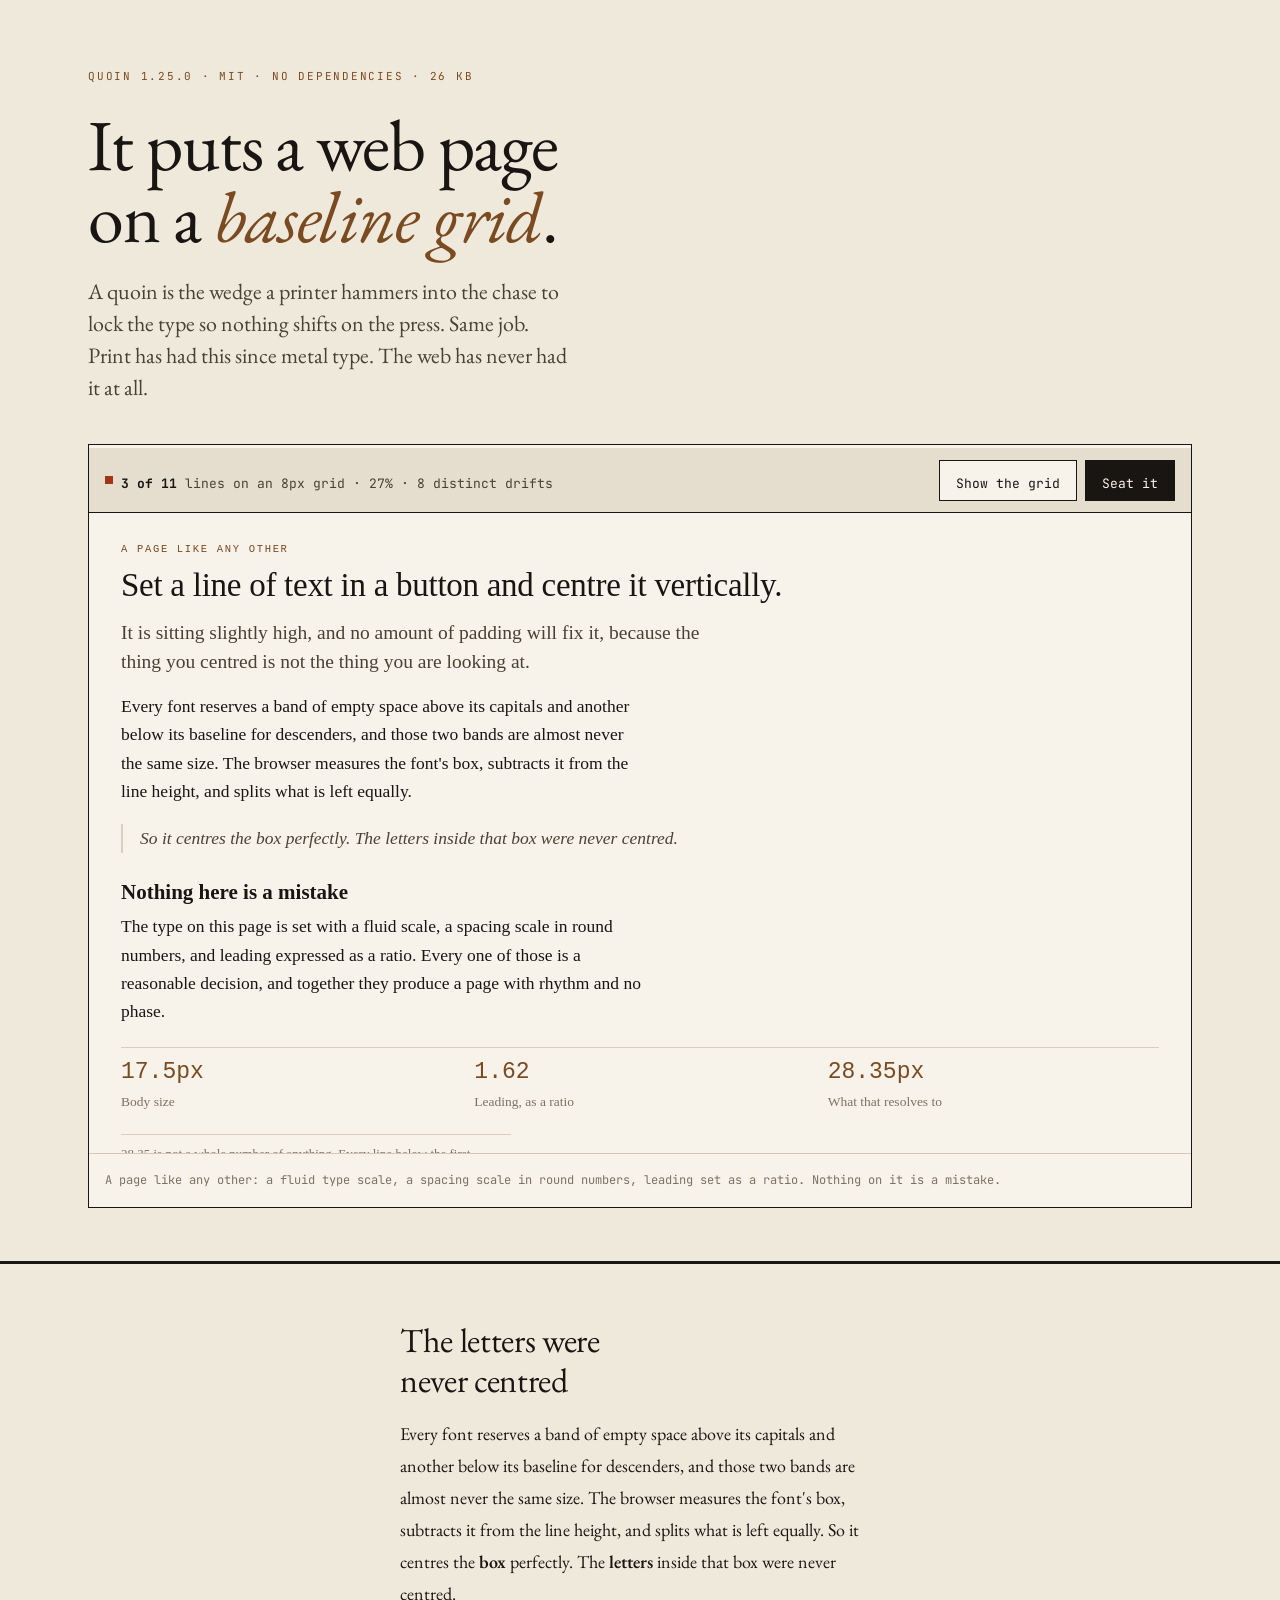
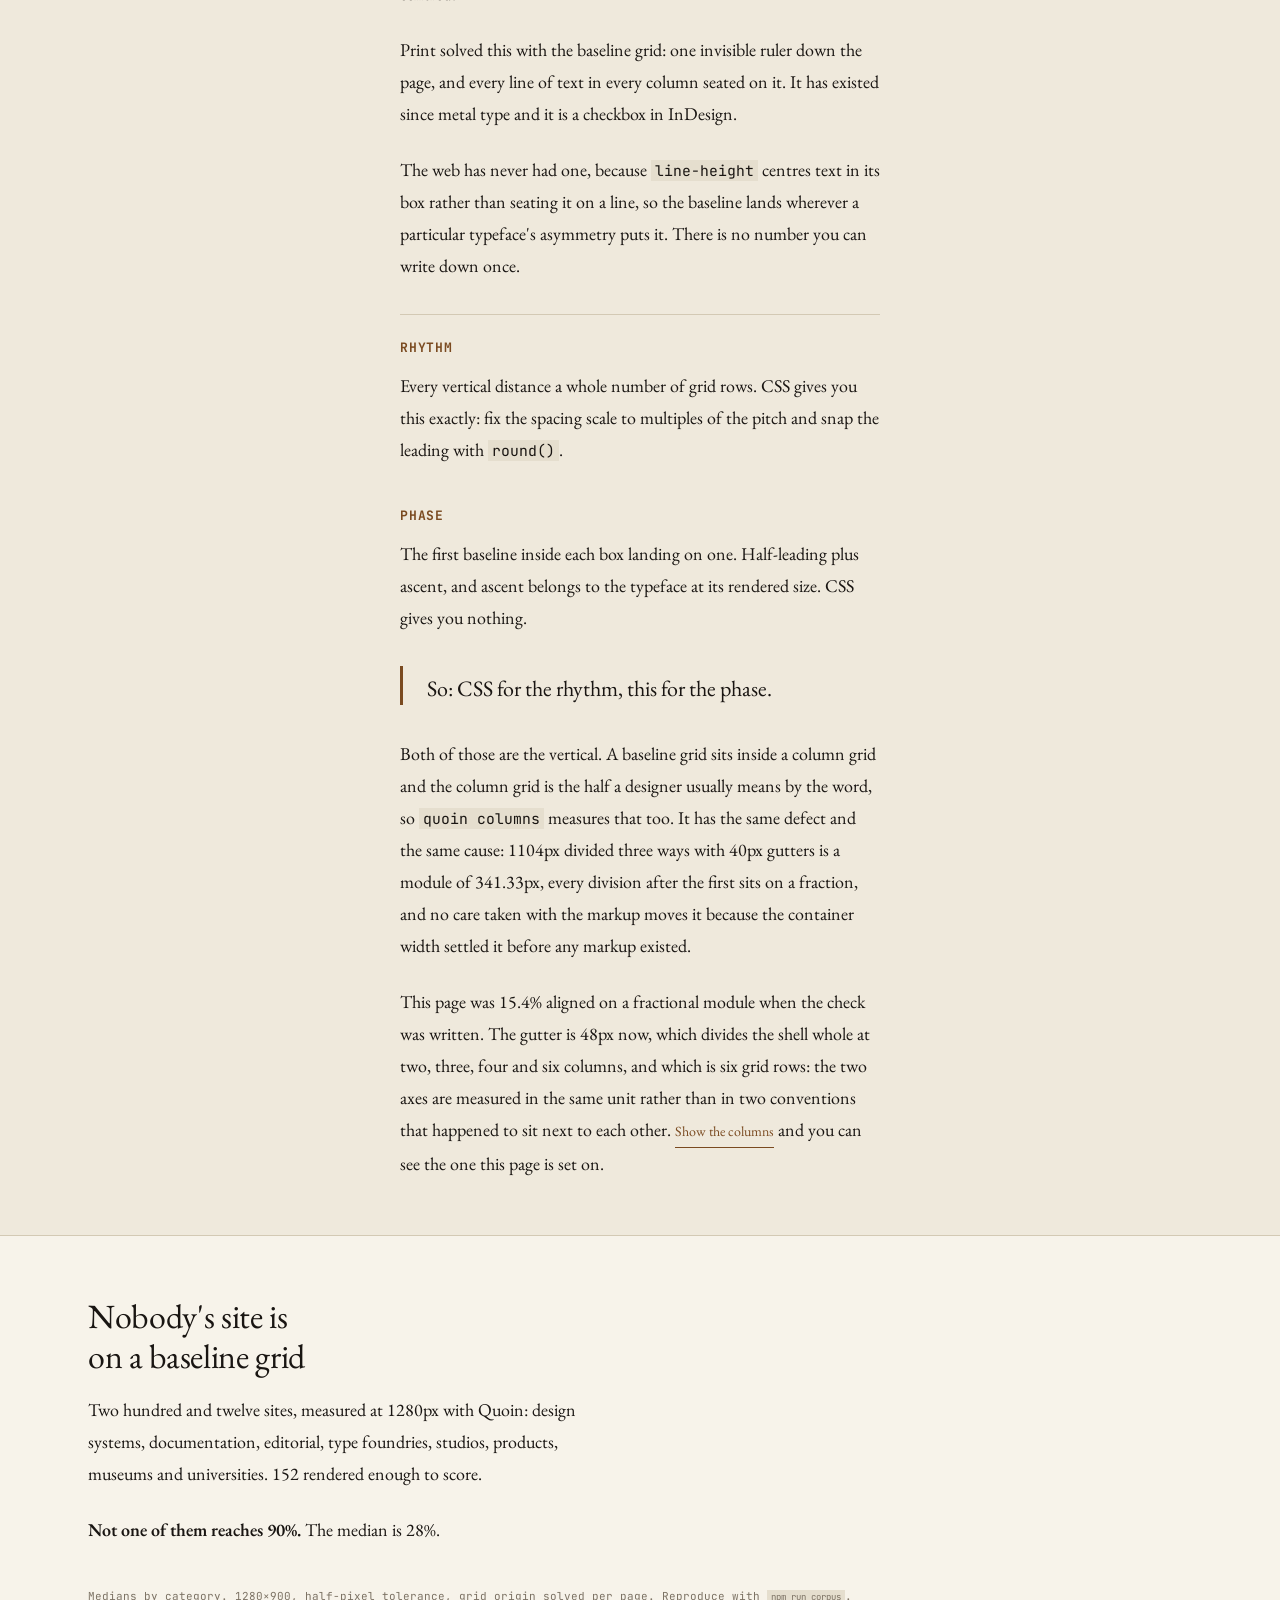
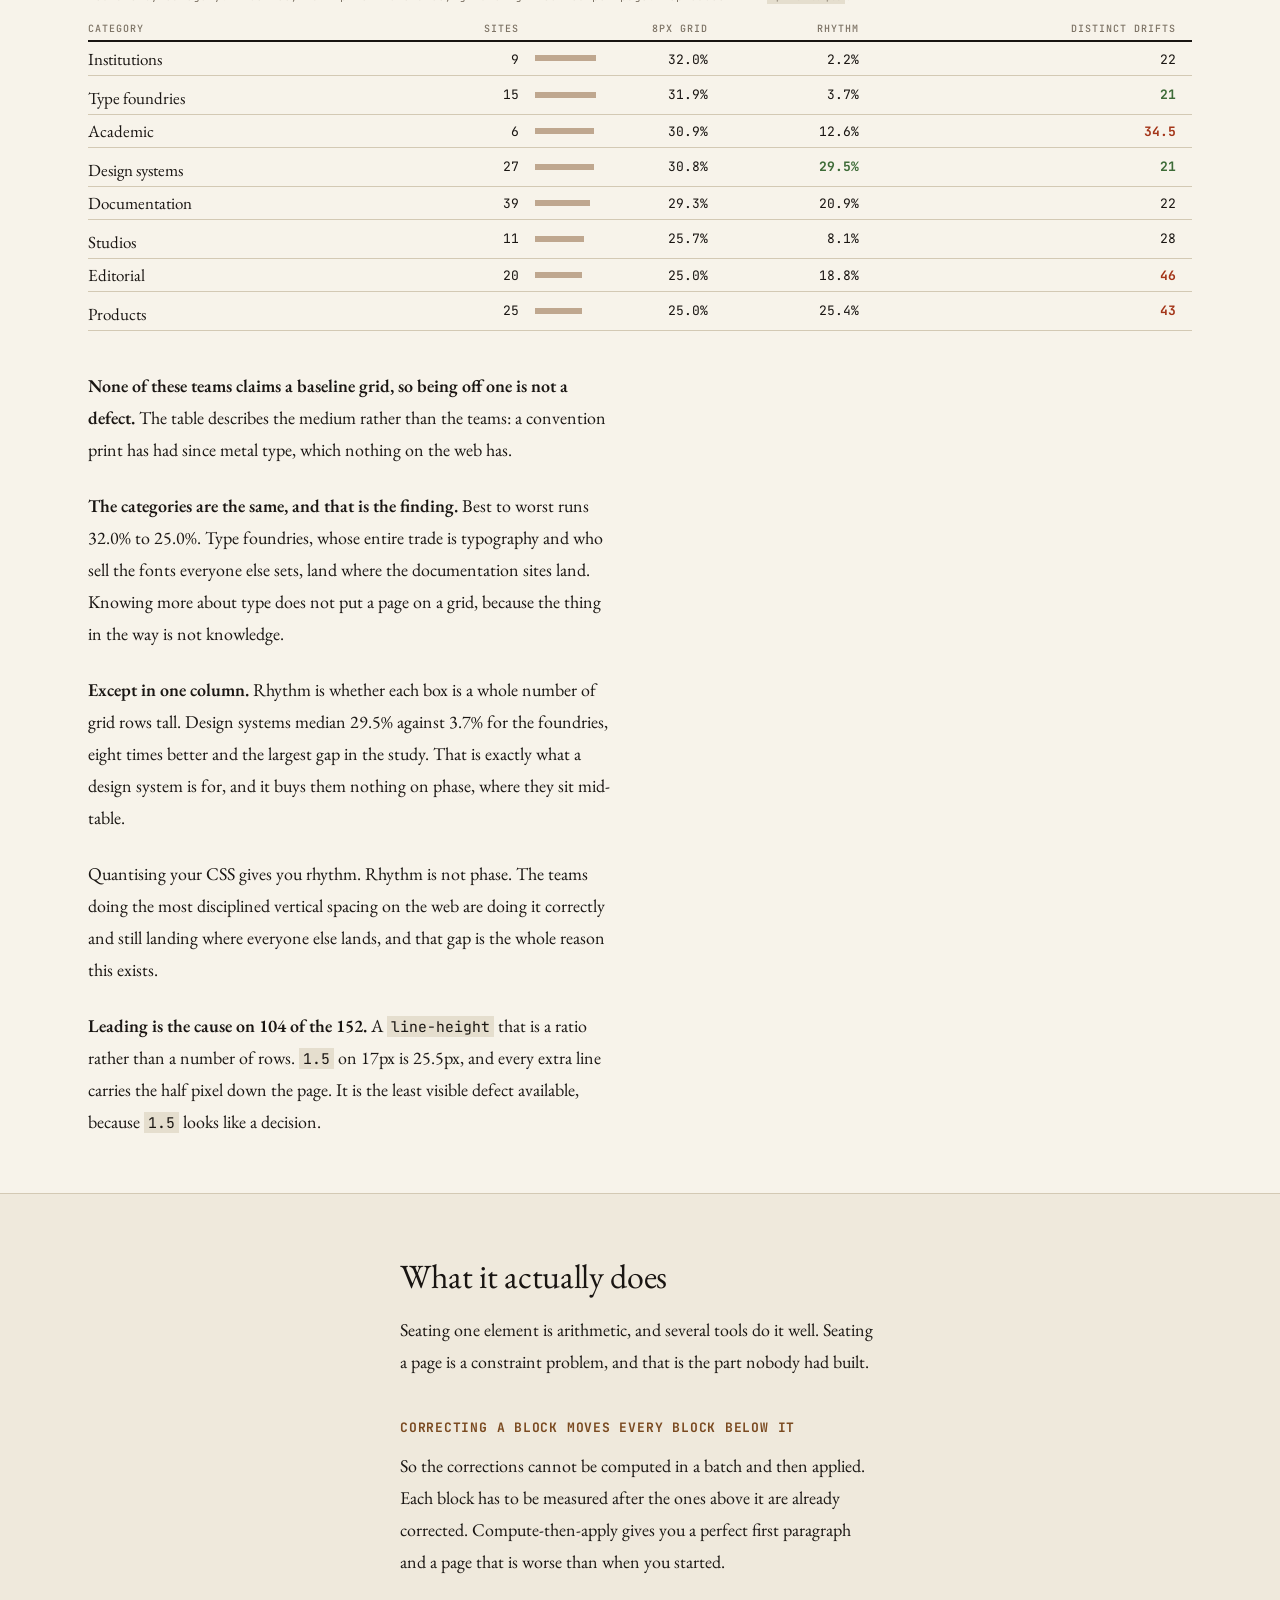
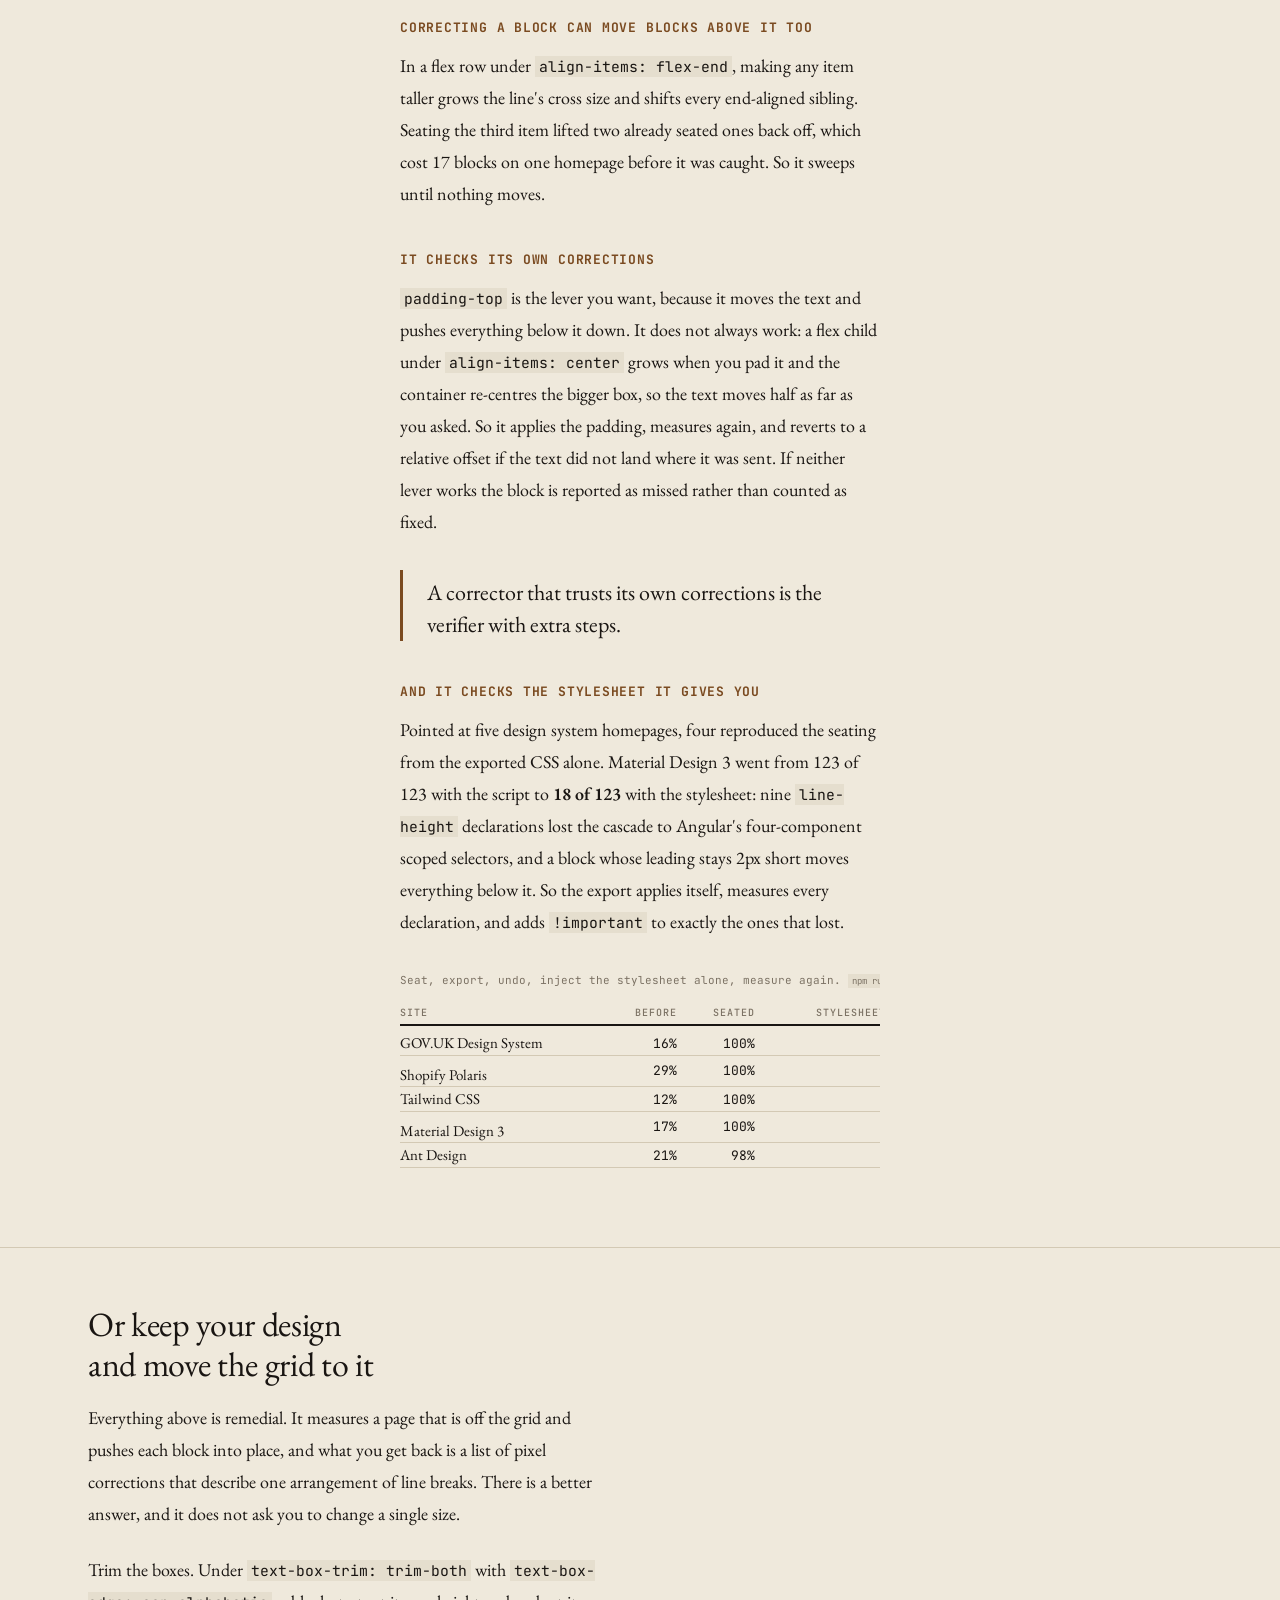
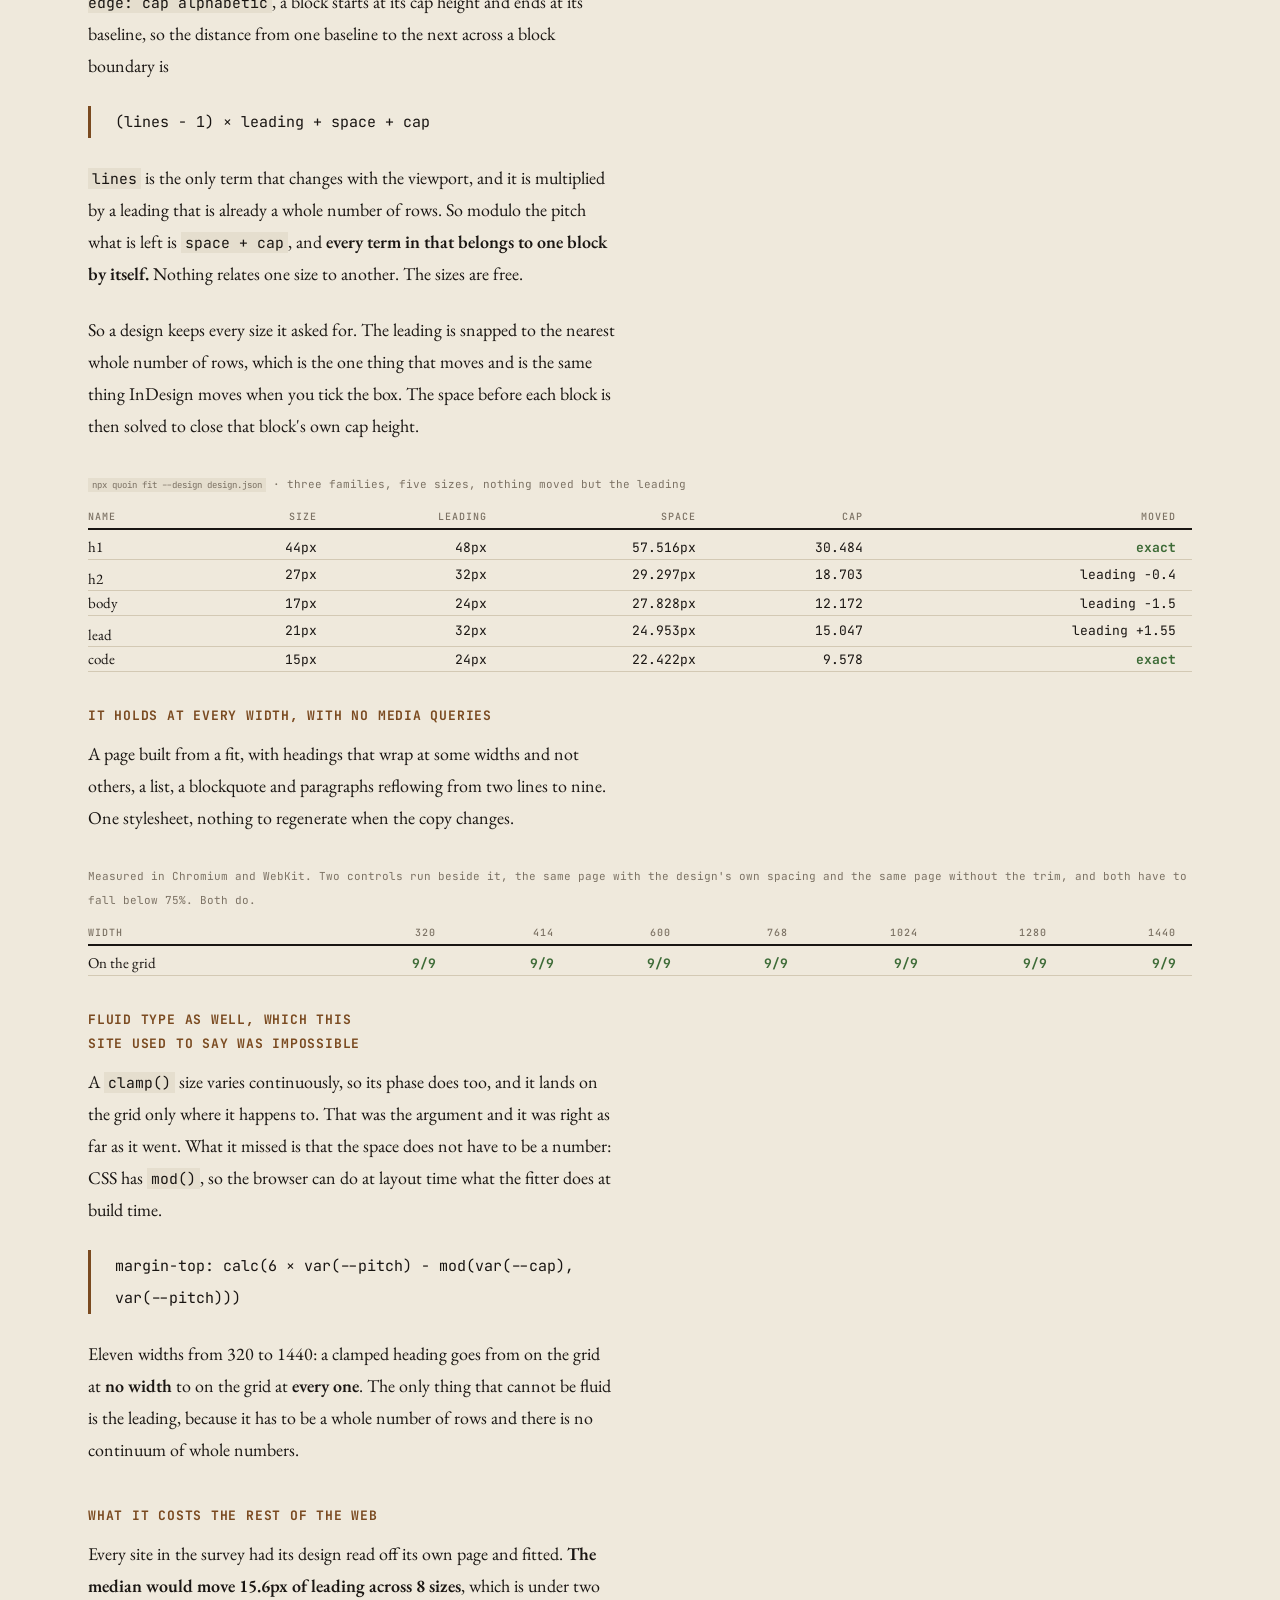
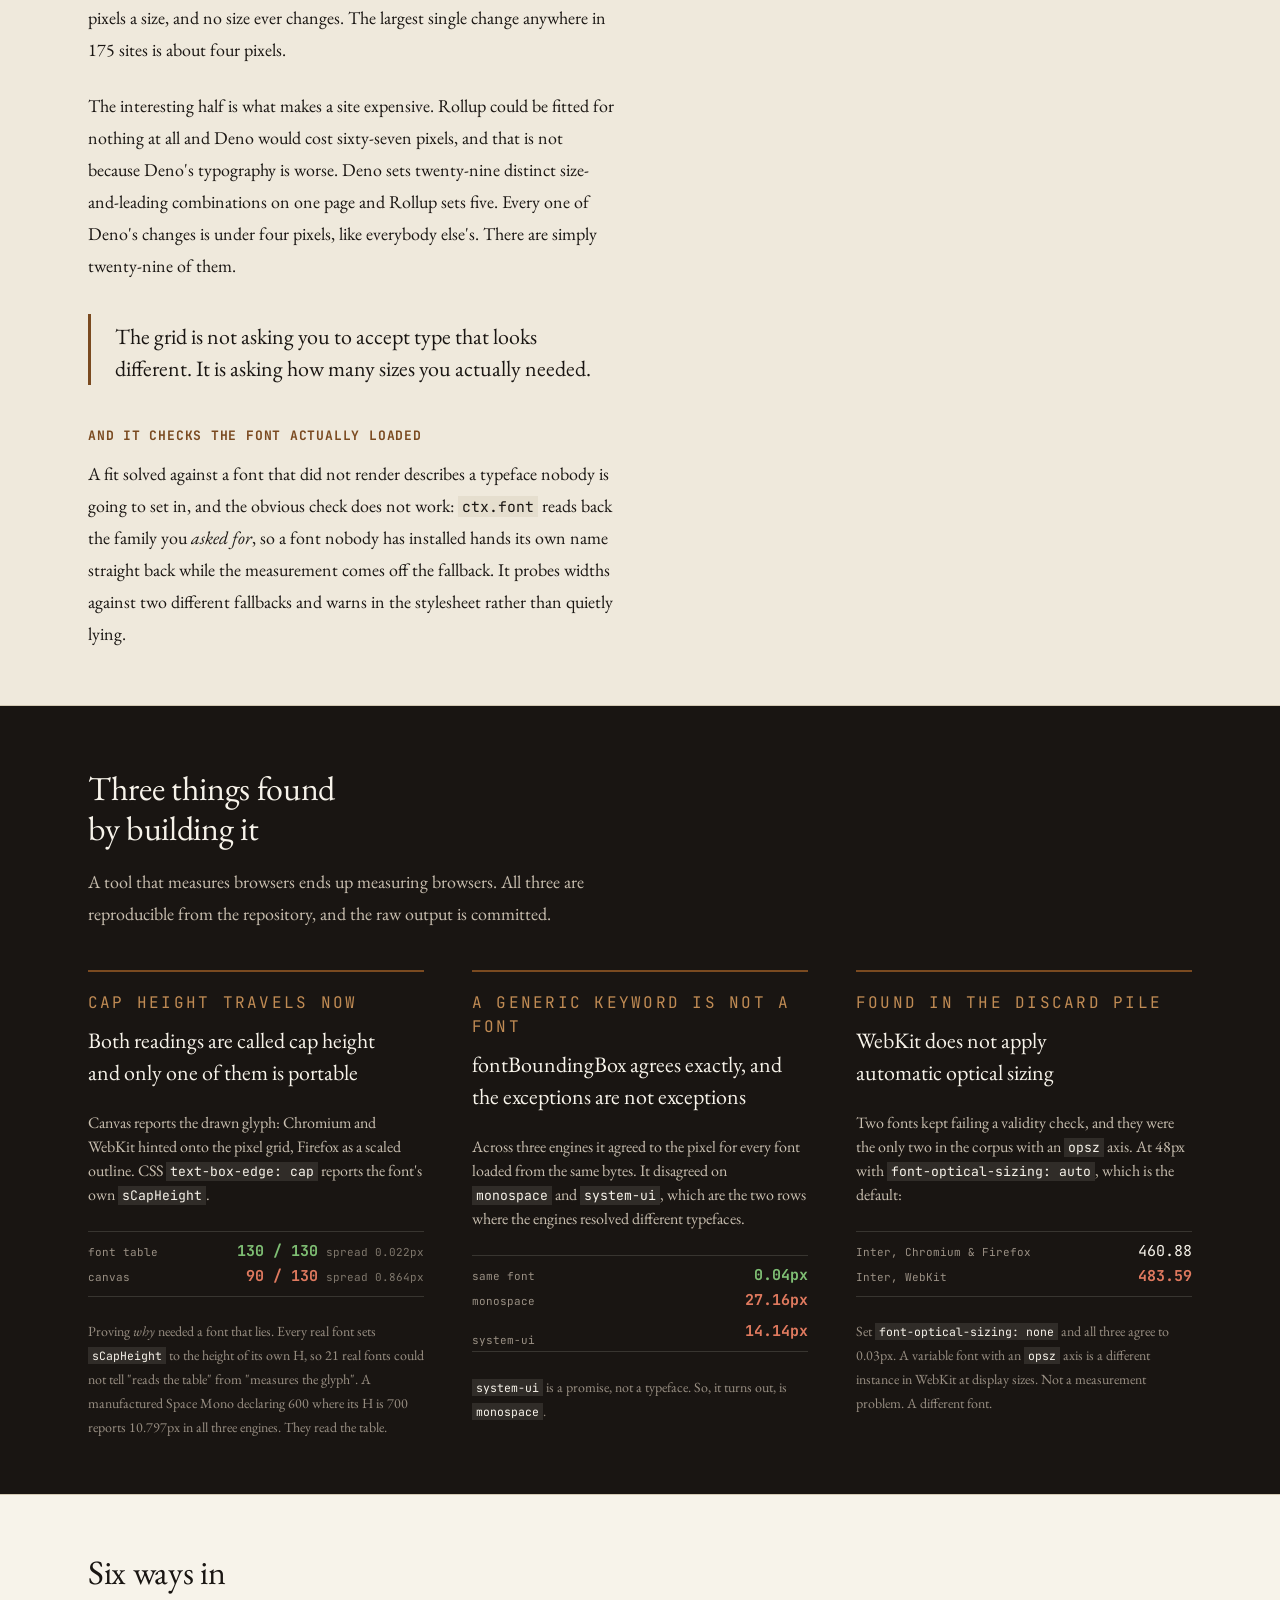
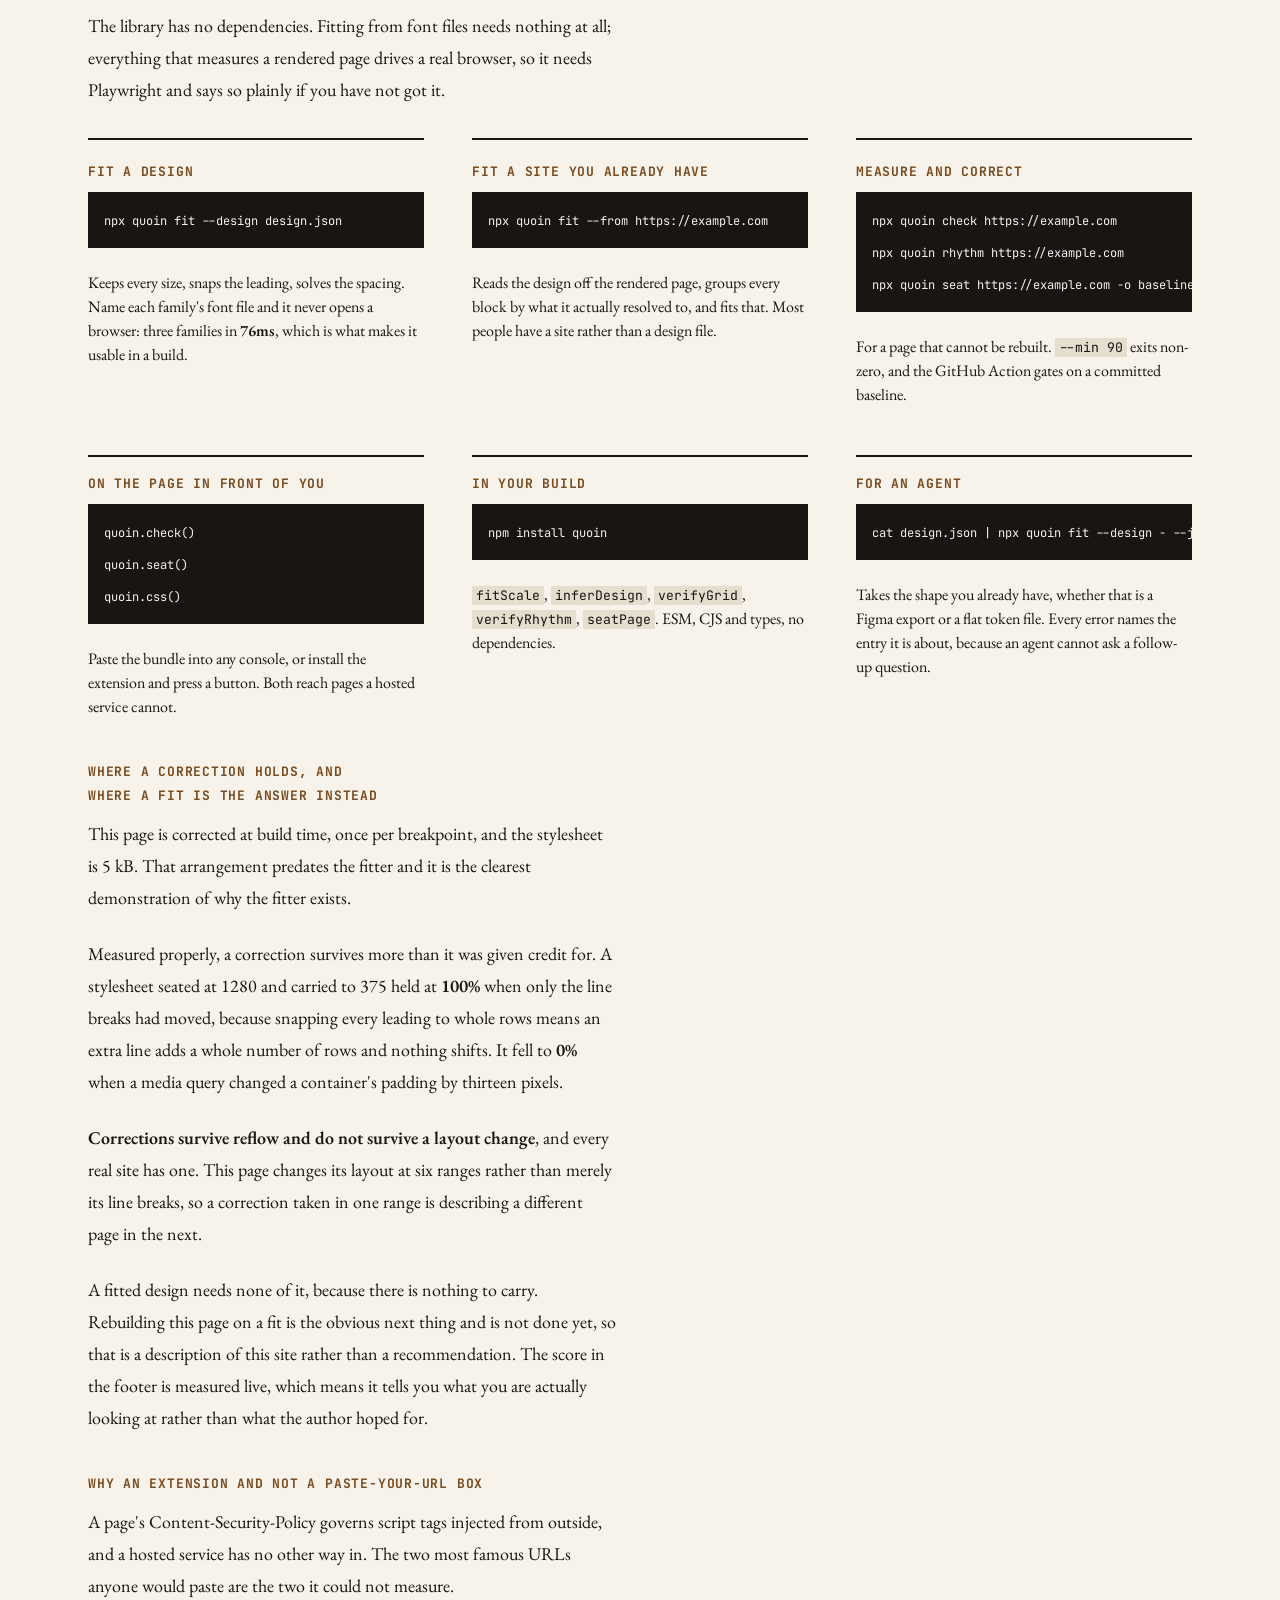
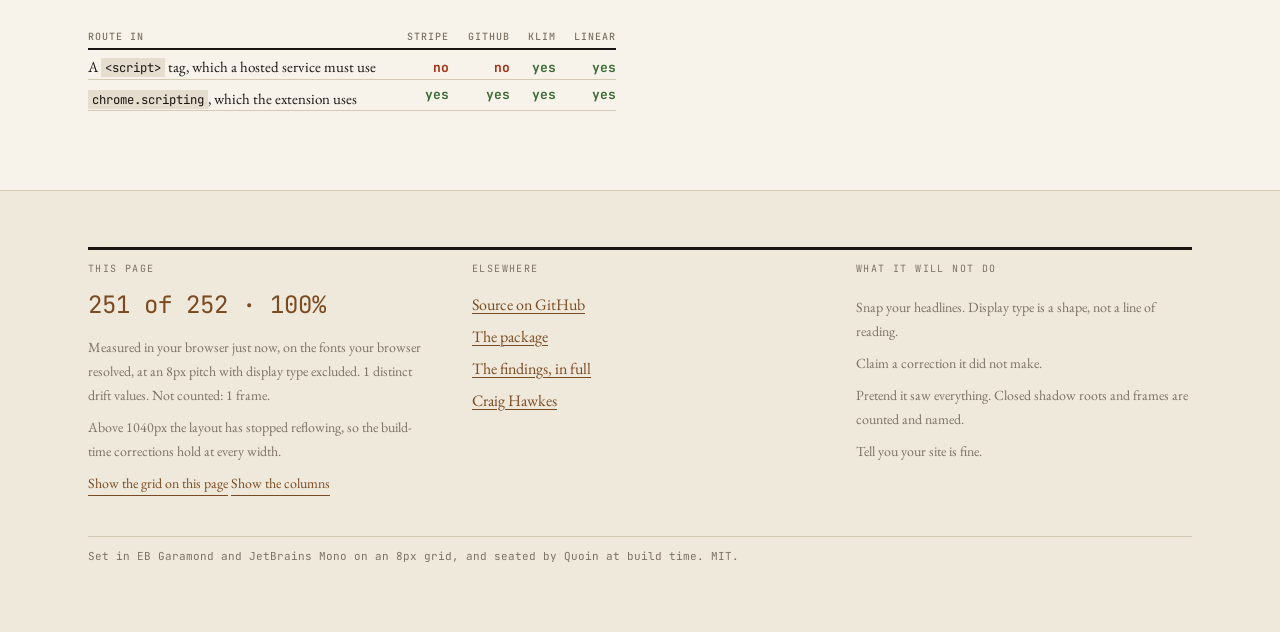
==== index.html @ 4a1a87b0 "The site for Quoin, at quoin.craighawkes.dev Its own repository rather than the quoin repo's gh-page" ====
<!doctype html>
<html lang="en-GB">
<head>
<meta charset="utf-8">
<meta name="viewport" content="width=device-width, initial-scale=1">

<title>Quoin: a baseline grid for the web</title>
<meta name="description" content="It puts a web page on a baseline grid. Seats every line on a rendered page, re-measures each correction, and exports CSS you can ship without the JavaScript. MIT, no dependencies, 26 kB.">
<link rel="canonical" href="https://quoin.craighawkes.dev/">

<meta property="og:type" content="website">
<meta property="og:url" content="https://quoin.craighawkes.dev/">
<meta property="og:title" content="Quoin: a baseline grid for the web">
<meta property="og:description" content="Print has had baseline grids since metal type. The web has never had one. Seventeen of the best-designed sites measured, and not one is on a grid.">
<meta name="twitter:card" content="summary_large_image">

<link rel="icon" href="/icon.svg" type="image/svg+xml">
<link rel="preconnect" href="https://fonts.googleapis.com">
<link rel="preconnect" href="https://fonts.gstatic.com" crossorigin>
<link rel="stylesheet" href="https://fonts.googleapis.com/css2?family=EB+Garamond:ital,wght@0,400;0,500;0,600;1,400&family=JetBrains+Mono:wght@400;500;700&display=block">
<link rel="stylesheet" href="/style.css">
<link rel="stylesheet" href="/baseline.css">

<script type="application/ld+json">
{
  "@context": "https://schema.org",
  "@type": "SoftwareSourceCode",
  "name": "Quoin",
  "description": "A baseline grid for the web. Seats every line on a rendered page, re-measures each correction, and exports CSS.",
  "programmingLanguage": "TypeScript",
  "codeRepository": "https://github.com/hawkbass/quoin",
  "license": "https://opensource.org/licenses/MIT",
  "author": { "@type": "Person", "name": "Craig Hawkes", "url": "https://craighawkes.dev" }
}
</script>
</head>
<body>

<a class="skip" href="#start">Skip to the argument</a>

<!-- ============================================================
     Hero
     ============================================================ -->
<header class="hero">
  <div class="shell">
    <p class="kicker">Quoin <span class="ver" data-version>1.1</span> &middot; MIT &middot; no dependencies &middot; 26 kB</p>

    <h1>It puts a web page on a <em>baseline grid</em>.</h1>

    <p class="standfirst">
      A quoin is the wedge a printer hammers into the chase to lock the type so
      nothing shifts on the press. Same job. Print has had this since metal
      type. The web has never had it at all.
    </p>

    <div class="demo" id="demo">
      <div class="demo-bar">
        <div class="demo-readout">
          <span class="dot" data-state="off" aria-hidden="true"></span>
          <output id="demoScore">measuring the specimen&hellip;</output>
        </div>
        <div class="demo-buttons">
          <button type="button" id="demoGrid" aria-pressed="false">Show the grid</button>
          <button type="button" id="demoSeat" class="primary" aria-pressed="false">Seat it</button>
        </div>
      </div>
      <iframe id="specimen" src="/demo.html" title="A specimen page, seated live" loading="eager"></iframe>
      <p class="demo-foot" id="demoFoot">
        A page like any other: a fluid type scale, a spacing scale in round
        numbers, leading set as a ratio. Nothing on it is a mistake.
      </p>
    </div>
  </div>
</header>

<!-- ============================================================
     The problem
     ============================================================ -->
<section id="start">
  <div class="shell column">
    <h2>The letters were never centred</h2>
    <p>
      Every font reserves a band of empty space above its capitals and another
      below its baseline for descenders, and those two bands are almost never
      the same size. The browser measures the font's box, subtracts it from the
      line height, and splits what is left equally. So it centres the
      <strong>box</strong> perfectly. The <strong>letters</strong> inside that
      box were never centred.
    </p>
    <p>
      Print solved this with the baseline grid: one invisible ruler down the
      page, and every line of text in every column seated on it. It has existed
      since metal type and it is a checkbox in InDesign.
    </p>
    <p>
      The web has never had one, because <code>line-height</code> centres text
      in its box rather than seating it on a line, so the baseline lands
      wherever a particular typeface's asymmetry puts it. There is no number you
      can write down once.
    </p>

    <div class="split">
      <div>
        <h3>Rhythm</h3>
        <p>
          Every vertical distance a whole number of grid rows. CSS gives you
          this exactly: fix the spacing scale to multiples of the pitch and snap
          the leading with <code>round()</code>.
        </p>
      </div>
      <div>
        <h3>Phase</h3>
        <p>
          The first baseline inside each box landing on one. Half-leading plus
          ascent, and ascent belongs to the typeface at its rendered size. CSS
          gives you nothing.
        </p>
      </div>
    </div>

    <p class="pull">
      So: CSS for the rhythm, this for the phase.
    </p>

    <p>
      Both of those are the vertical. A baseline grid sits inside a column grid
      and the column grid is the half a designer usually means by the word, so
      <code>quoin columns</code> measures that too. It has the same defect and
      the same cause: 1104px divided three ways with 40px gutters is a module of
      341.33px, every division after the first sits on a fraction, and no care
      taken with the markup moves it because the container width settled it
      before any markup existed.
    </p>

    <p>
      This page was 15.4% aligned on a fractional module when the check was
      written. The gutter is 48px now, which divides the shell whole at two,
      three, four and six columns, and which is six grid rows: the two axes are
      measured in the same unit rather than in two conventions that happened to
      sit next to each other. <button type="button" class="link" id="inlineColumns">Show the columns</button>
      and you can see the one this page is set on.
    </p>
  </div>
</section>

<!-- ============================================================
     The survey
     ============================================================ -->
<section class="survey">
  <div class="shell">
    <div class="column">
      <h2>Nobody's site is on a baseline grid</h2>
      <p>
        Two hundred and twelve sites, measured at 1280px with Quoin: design
        systems, documentation, editorial, type foundries, studios, products,
        museums and universities. 152 rendered enough to score.
      </p>
      <p class="lede">
        <strong>Not one of them reaches 90%.</strong> The median is 28%.
      </p>
    </div>

    <div class="tablewrap">
      <table>
        <caption>Medians by category. 1280&times;900, half-pixel tolerance, grid origin solved per page. Reproduce with <code>npm run corpus</code>.</caption>
        <thead>
          <tr>
            <th scope="col">Category</th>
            <th scope="col">Sites</th>
            <th scope="col">8px grid</th>
            <th scope="col">Rhythm</th>
            <th scope="col">Distinct drifts</th>
          </tr>
        </thead>
        <tbody>
          <tr><th scope="row">Institutions</th><td>9</td><td><i style="width:32%"></i>32.0%</td><td>2.2%</td><td>22</td></tr>
          <tr><th scope="row">Type foundries</th><td>15</td><td><i style="width:32%"></i>31.9%</td><td>3.7%</td><td class="ok">21</td></tr>
          <tr><th scope="row">Academic</th><td>6</td><td><i style="width:31%"></i>30.9%</td><td>12.6%</td><td class="bad">34.5</td></tr>
          <tr><th scope="row">Design systems</th><td>27</td><td><i style="width:31%"></i>30.8%</td><td class="ok">29.5%</td><td class="ok">21</td></tr>
          <tr><th scope="row">Documentation</th><td>39</td><td><i style="width:29%"></i>29.3%</td><td>20.9%</td><td>22</td></tr>
          <tr><th scope="row">Studios</th><td>11</td><td><i style="width:26%"></i>25.7%</td><td>8.1%</td><td>28</td></tr>
          <tr><th scope="row">Editorial</th><td>20</td><td><i style="width:25%"></i>25.0%</td><td>18.8%</td><td class="bad">46</td></tr>
          <tr><th scope="row">Products</th><td>25</td><td><i style="width:25%"></i>25.0%</td><td>25.4%</td><td class="bad">43</td></tr>
        </tbody>
      </table>
    </div>

    <div class="column">
      <p>
        <strong>None of these teams claims a baseline grid, so being off one is
        not a defect.</strong> The table describes the medium rather than the
        teams: a convention print has had since metal type, which nothing on the
        web has.
      </p>
      <p>
        <strong>The categories are the same, and that is the finding.</strong>
        Best to worst runs 32.0% to 25.0%. Type foundries, whose entire trade is
        typography and who sell the fonts everyone else sets, land where the
        documentation sites land. Knowing more about type does not put a page on
        a grid, because the thing in the way is not knowledge.
      </p>
      <p>
        <strong>Except in one column.</strong> Rhythm is whether each box is a
        whole number of grid rows tall. Design systems median 29.5% against 3.7%
        for the foundries, eight times better and the largest gap in the study.
        That is exactly what a design system is for, and it buys them nothing on
        phase, where they sit mid-table.
      </p>
      <p>
        Quantising your CSS gives you rhythm. Rhythm is not phase. The teams
        doing the most disciplined vertical spacing on the web are doing it
        correctly and still landing where everyone else lands, and that gap is
        the whole reason this exists.
      </p>
      <p>
        <strong>Leading is the cause on 104 of the 152.</strong> A
        <code>line-height</code> that is a ratio rather than a number of rows.
        <code>1.5</code> on 17px is 25.5px, and every extra line carries the half
        pixel down the page. It is the least visible defect available, because
        <code>1.5</code> looks like a decision.
      </p>
    </div>
  </div>
</section>

<!-- ============================================================
     What it does
     ============================================================ -->
<section>
  <div class="shell column">
    <h2>What it actually does</h2>
    <p>
      Seating one element is arithmetic, and several tools do it well. Seating a
      page is a constraint problem, and that is the part nobody had built.
    </p>

    <h3>Correcting a block moves every block below it</h3>
    <p>
      So the corrections cannot be computed in a batch and then applied. Each
      block has to be measured after the ones above it are already corrected.
      Compute-then-apply gives you a perfect first paragraph and a page that is
      worse than when you started.
    </p>

    <h3>Correcting a block can move blocks above it too</h3>
    <p>
      In a flex row under <code>align-items: flex-end</code>, making any item
      taller grows the line's cross size and shifts every end-aligned sibling.
      Seating the third item lifted two already seated ones back off, which cost
      17 blocks on one homepage before it was caught. So it sweeps until nothing
      moves.
    </p>

    <h3>It checks its own corrections</h3>
    <p>
      <code>padding-top</code> is the lever you want, because it moves the text
      and pushes everything below it down. It does not always work: a flex child
      under <code>align-items: center</code> grows when you pad it and the
      container re-centres the bigger box, so the text moves half as far as you
      asked. So it applies the padding, measures again, and reverts to a
      relative offset if the text did not land where it was sent. If neither
      lever works the block is reported as missed rather than counted as fixed.
    </p>
    <p class="pull">
      A corrector that trusts its own corrections is the verifier with extra
      steps.
    </p>

    <h3>And it checks the stylesheet it gives you</h3>
    <p>
      Pointed at five design system homepages, four reproduced the seating from
      the exported CSS alone. Material Design 3 went from 123 of 123 with the
      script to <strong>18 of 123</strong> with the stylesheet: nine
      <code>line-height</code> declarations lost the cascade to Angular's
      four-component scoped selectors, and a block whose leading stays 2px short
      moves everything below it. So the export applies itself, measures every
      declaration, and adds <code>!important</code> to exactly the ones that
      lost.
    </p>

    <div class="tablewrap tight">
      <table class="compact">
        <caption>Seat, export, undo, inject the stylesheet alone, measure again. <code>npm run wild</code>.</caption>
        <thead><tr><th scope="col">Site</th><th scope="col">Before</th><th scope="col">Seated</th><th scope="col">Stylesheet alone</th></tr></thead>
        <tbody>
          <tr><th scope="row">GOV.UK Design System</th><td>16%</td><td>100%</td><td class="ok">100%</td></tr>
          <tr><th scope="row">Shopify Polaris</th><td>29%</td><td>100%</td><td class="ok">100%</td></tr>
          <tr><th scope="row">Tailwind CSS</th><td>12%</td><td>100%</td><td class="ok">99%</td></tr>
          <tr><th scope="row">Material Design 3</th><td>17%</td><td>100%</td><td class="ok">100%</td></tr>
          <tr><th scope="row">Ant Design</th><td>21%</td><td>98%</td><td class="ok">98%</td></tr>
        </tbody>
      </table>
    </div>
  </div>
</section>

<!-- ============================================================
     Solving instead of correcting
     ============================================================ -->
<section class="solve">
  <div class="shell">
    <div class="column">
      <h2>Or keep your design and move the grid to it</h2>
      <p class="lede">
        Everything above is remedial. It measures a page that is off the grid and
        pushes each block into place, and what you get back is a list of pixel
        corrections that describe one arrangement of line breaks. There is a
        better answer, and it does not ask you to change a single size.
      </p>
      <p>
        Trim the boxes. Under <code>text-box-trim: trim-both</code> with
        <code>text-box-edge: cap alphabetic</code>, a block starts at its cap
        height and ends at its baseline, so the distance from one baseline to the
        next across a block boundary is
      </p>
      <p class="formula"><code>(lines &minus; 1) &times; leading + space + cap</code></p>
      <p>
        <code>lines</code> is the only term that changes with the viewport, and
        it is multiplied by a leading that is already a whole number of rows. So
        modulo the pitch what is left is <code>space + cap</code>, and
        <strong>every term in that belongs to one block by itself.</strong>
        Nothing relates one size to another. The sizes are free.
      </p>
      <p>
        So a design keeps every size it asked for. The leading is snapped to the
        nearest whole number of rows, which is the one thing that moves and is
        the same thing InDesign moves when you tick the box. The space before
        each block is then solved to close that block's own cap height.
      </p>
    </div>

    <div class="tablewrap tight">
      <table class="compact">
        <caption><code>npx quoin fit --design design.json</code> &middot; three families, five sizes, nothing moved but the leading</caption>
        <thead><tr><th scope="col">Name</th><th scope="col">Size</th><th scope="col">Leading</th><th scope="col">Space</th><th scope="col">Cap</th><th scope="col">Moved</th></tr></thead>
        <tbody>
          <tr><th scope="row">h1</th><td>44px</td><td>48px</td><td>57.516px</td><td>30.484</td><td class="ok">exact</td></tr>
          <tr><th scope="row">h2</th><td>27px</td><td>32px</td><td>29.297px</td><td>18.703</td><td>leading &minus;0.4</td></tr>
          <tr><th scope="row">body</th><td>17px</td><td>24px</td><td>27.828px</td><td>12.172</td><td>leading &minus;1.5</td></tr>
          <tr><th scope="row">lead</th><td>21px</td><td>32px</td><td>24.953px</td><td>15.047</td><td>leading +1.55</td></tr>
          <tr><th scope="row">code</th><td>15px</td><td>24px</td><td>22.422px</td><td>9.578</td><td class="ok">exact</td></tr>
        </tbody>
      </table>
    </div>

    <div class="column">
      <h3>It holds at every width, with no media queries</h3>
      <p>
        A page built from a fit, with headings that wrap at some widths and not
        others, a list, a blockquote and paragraphs reflowing from two lines to
        nine. One stylesheet, nothing to regenerate when the copy changes.
      </p>
    </div>

    <div class="tablewrap tight">
      <table class="compact">
        <caption>Measured in Chromium and WebKit. Two controls run beside it, the same page with the design's own spacing and the same page without the trim, and both have to fall below 75%. Both do.</caption>
        <thead><tr><th scope="col">Width</th><th scope="col">320</th><th scope="col">414</th><th scope="col">600</th><th scope="col">768</th><th scope="col">1024</th><th scope="col">1280</th><th scope="col">1440</th></tr></thead>
        <tbody>
          <tr><th scope="row">On the grid</th><td class="ok">9/9</td><td class="ok">9/9</td><td class="ok">9/9</td><td class="ok">9/9</td><td class="ok">9/9</td><td class="ok">9/9</td><td class="ok">9/9</td></tr>
        </tbody>
      </table>
    </div>

    <div class="column">
      <h3>Fluid type as well, which this site used to say was impossible</h3>
      <p>
        A <code>clamp()</code> size varies continuously, so its phase does too,
        and it lands on the grid only where it happens to. That was the argument
        and it was right as far as it went. What it missed is that the space does
        not have to be a number: CSS has <code>mod()</code>, so the browser can
        do at layout time what the fitter does at build time.
      </p>
      <p class="formula"><code>margin-top: calc(6 &times; var(--pitch) &minus; mod(var(--cap), var(--pitch)))</code></p>
      <p>
        Eleven widths from 320 to 1440: a clamped heading goes from on the grid
        at <strong>no width</strong> to on the grid at <strong>every one</strong>.
        The only thing that cannot be fluid is the leading, because it has to be
        a whole number of rows and there is no continuum of whole numbers.
      </p>
    </div>

    <div class="column">
      <h3>What it costs the rest of the web</h3>
      <p>
        Every site in the survey had its design read off its own page and fitted.
        <strong>The median would move 15.6px of leading across 8 sizes</strong>,
        which is under two pixels a size, and no size ever changes. The largest
        single change anywhere in 175 sites is about four pixels.
      </p>
      <p>
        The interesting half is what makes a site expensive. Rollup could be
        fitted for nothing at all and Deno would cost sixty-seven pixels, and
        that is not because Deno's typography is worse. Deno sets twenty-nine
        distinct size-and-leading combinations on one page and Rollup sets five.
        Every one of Deno's changes is under four pixels, like everybody else's.
        There are simply twenty-nine of them.
      </p>
      <p class="pull">
        The grid is not asking you to accept type that looks different. It is
        asking how many sizes you actually needed.
      </p>
      <h3>And it checks the font actually loaded</h3>
      <p>
        A fit solved against a font that did not render describes a typeface
        nobody is going to set in, and the obvious check does not work:
        <code>ctx.font</code> reads back the family you <em>asked for</em>, so a
        font nobody has installed hands its own name straight back while the
        measurement comes off the fallback. It probes widths against two
        different fallbacks and warns in the stylesheet rather than quietly
        lying.
      </p>
    </div>
  </div>
</section>

<!-- ============================================================
     Findings
     ============================================================ -->
<section class="findings">
  <div class="shell">
    <div class="column">
      <h2>Three things found by building it</h2>
      <p>
        A tool that measures browsers ends up measuring browsers. All three are
        reproducible from the repository, and the raw output is committed.
      </p>
    </div>

    <div class="cards">
      <article>
        <p class="cardkick">Cap height travels now</p>
        <h3>Both readings are called cap height and only one of them is portable</h3>
        <p>
          Canvas reports the drawn glyph: Chromium and WebKit hinted onto the
          pixel grid, Firefox as a scaled outline. CSS
          <code>text-box-edge: cap</code> reports the font's own
          <code>sCapHeight</code>.
        </p>
        <dl class="figures">
          <div><dt>font table</dt><dd class="ok">130 / 130</dd><dd class="dim">spread 0.022px</dd></div>
          <div><dt>canvas</dt><dd class="bad">90 / 130</dd><dd class="dim">spread 0.864px</dd></div>
        </dl>
        <p class="cardnote">
          Proving <em>why</em> needed a font that lies. Every real font sets
          <code>sCapHeight</code> to the height of its own H, so 21 real fonts
          could not tell "reads the table" from "measures the glyph". A
          manufactured Space Mono declaring 600 where its H is 700 reports
          10.797px in all three engines. They read the table.
        </p>
      </article>

      <article>
        <p class="cardkick">A generic keyword is not a font</p>
        <h3>fontBoundingBox agrees exactly, and the exceptions are not exceptions</h3>
        <p>
          Across three engines it agreed to the pixel for every font loaded from
          the same bytes. It disagreed on <code>monospace</code> and
          <code>system-ui</code>, which are the two rows where the engines
          resolved different typefaces.
        </p>
        <dl class="figures">
          <div><dt>same font</dt><dd class="ok">0.04px</dd></div>
          <div><dt>monospace</dt><dd class="bad">27.16px</dd></div>
          <div><dt>system-ui</dt><dd class="bad">14.14px</dd></div>
        </dl>
        <p class="cardnote">
          <code>system-ui</code> is a promise, not a typeface. So, it turns out,
          is <code>monospace</code>.
        </p>
      </article>

      <article>
        <p class="cardkick">Found in the discard pile</p>
        <h3>WebKit does not apply automatic optical sizing</h3>
        <p>
          Two fonts kept failing a validity check, and they were the only two in
          the corpus with an <code>opsz</code> axis. At 48px with
          <code>font-optical-sizing: auto</code>, which is the default:
        </p>
        <dl class="figures">
          <div><dt>Inter, Chromium &amp; Firefox</dt><dd>460.88</dd></div>
          <div><dt>Inter, WebKit</dt><dd class="bad">483.59</dd></div>
        </dl>
        <p class="cardnote">
          Set <code>font-optical-sizing: none</code> and all three agree to
          0.03px. A variable font with an <code>opsz</code> axis is a different
          instance in WebKit at display sizes. Not a measurement problem. A
          different font.
        </p>
      </article>
    </div>
  </div>
</section>

<!-- ============================================================
     Get it
     ============================================================ -->
<section class="get">
  <div class="shell">
    <div class="column">
      <h2>Six ways in</h2>
      <p>
        The library has no dependencies. Fitting from font files needs nothing at
        all; everything that measures a rendered page drives a real browser, so it
        needs Playwright and says so plainly if you have not got it.
      </p>
    </div>

    <div class="ways">
      <article>
        <h3>Fit a design</h3>
        <pre><code>npx quoin fit --design design.json</code></pre>
        <p>
          Keeps every size, snaps the leading, solves the spacing. Name each
          family's font file and it never opens a browser: three families in
          <strong>76ms</strong>, which is what makes it usable in a build.
        </p>
      </article>

      <article>
        <h3>Fit a site you already have</h3>
        <pre><code>npx quoin fit --from https://example.com</code></pre>
        <p>
          Reads the design off the rendered page, groups every block by what it
          actually resolved to, and fits that. Most people have a site rather
          than a design file.
        </p>
      </article>

      <article>
        <h3>Measure and correct</h3>
        <pre><code>npx quoin check https://example.com
npx quoin rhythm https://example.com
npx quoin seat https://example.com -o baseline.css</code></pre>
        <p>
          For a page that cannot be rebuilt. <code>--min 90</code> exits
          non-zero, and the GitHub Action gates on a committed baseline.
        </p>
      </article>

      <article>
        <h3>On the page in front of you</h3>
        <pre><code>quoin.check()
quoin.seat()
quoin.css()</code></pre>
        <p>
          Paste the bundle into any console, or install the extension and press
          a button. Both reach pages a hosted service cannot.
        </p>
      </article>

      <article>
        <h3>In your build</h3>
        <pre><code>npm install quoin</code></pre>
        <p>
          <code>fitScale</code>, <code>inferDesign</code>,
          <code>verifyGrid</code>, <code>verifyRhythm</code>,
          <code>seatPage</code>. ESM, CJS and types, no dependencies.
        </p>
      </article>

      <article>
        <h3>For an agent</h3>
        <pre><code>cat design.json | npx quoin fit --design - --json</code></pre>
        <p>
          Takes the shape you already have, whether that is a Figma export or a
          flat token file. Every error names the entry it is about, because an
          agent cannot ask a follow-up question.
        </p>
      </article>
    </div>


    <div class="column">
      <h3>Where a correction holds, and where a fit is the answer instead</h3>
      <p>
        This page is corrected at build time, once per breakpoint, and the
        stylesheet is 5&nbsp;kB. That arrangement predates the fitter and it is
        the clearest demonstration of why the fitter exists.
      </p>
      <p>
        Measured properly, a correction survives more than it was given credit
        for. A stylesheet seated at 1280 and carried to 375 held at
        <strong>100%</strong> when only the line breaks had moved, because
        snapping every leading to whole rows means an extra line adds a whole
        number of rows and nothing shifts. It fell to <strong>0%</strong> when a
        media query changed a container's padding by thirteen pixels.
      </p>
      <p>
        <strong>Corrections survive reflow and do not survive a layout change</strong>,
        and every real site has one. This page changes its layout at six ranges
        rather than merely its line breaks, so a correction taken in one range is
        describing a different page in the next.
      </p>
      <p>
        A fitted design needs none of it, because there is nothing to carry.
        Rebuilding this page on a fit is the obvious next thing and is not done
        yet, so that is a description of this site rather than a recommendation.
        The score in the footer is measured live, which means it tells you what
        you are actually looking at rather than what the author hoped for.
      </p>

      <h3>Why an extension and not a paste-your-URL box</h3>
      <p>
        A page's Content-Security-Policy governs script tags injected from
        outside, and a hosted service has no other way in. The two most famous
        URLs anyone would paste are the two it could not measure.
      </p>
      <div class="tablewrap tight">
        <table class="compact">
          <thead><tr><th scope="col">Route in</th><th scope="col">Stripe</th><th scope="col">GitHub</th><th scope="col">Klim</th><th scope="col">Linear</th></tr></thead>
          <tbody>
            <tr><th scope="row">A <code>&lt;script&gt;</code> tag, which a hosted service must use</th><td class="bad">no</td><td class="bad">no</td><td class="ok">yes</td><td class="ok">yes</td></tr>
            <tr><th scope="row"><code>chrome.scripting</code>, which the extension uses</th><td class="ok">yes</td><td class="ok">yes</td><td class="ok">yes</td><td class="ok">yes</td></tr>
          </tbody>
        </table>
      </div>
    </div>
  </div>
</section>

<!-- ============================================================
     Footer
     ============================================================ -->
<footer>
  <div class="shell">
    <div class="footgrid">
      <div>
        <p class="footkick">This page</p>
        <p class="live" id="liveScore">measuring&hellip;</p>
        <p class="footnote" id="liveNote">
          Measured in your browser, on the fonts your browser resolved. It is
          the number it is, including on the days it drops.
        </p>
        <p class="footnote" id="liveWhere"></p>
        <p class="footnote">
          <button type="button" class="link" id="footGrid">Show the grid on this page</button>
          <button type="button" class="link" id="footColumns">Show the columns</button>
        </p>
      </div>
      <div>
        <p class="footkick">Elsewhere</p>
        <ul>
          <li><a href="https://github.com/hawkbass/quoin">Source on GitHub</a></li>
          <li><a href="https://www.npmjs.com/package/quoin">The package</a></li>
          <li><a href="https://github.com/hawkbass/quoin#readme">The findings, in full</a></li>
          <li><a href="https://craighawkes.dev">Craig Hawkes</a></li>
        </ul>
      </div>
      <div>
        <p class="footkick">What it will not do</p>
        <ul class="plain">
          <li>Snap your headlines. Display type is a shape, not a line of reading.</li>
          <li>Claim a correction it did not make.</li>
          <li>Pretend it saw everything. Closed shadow roots and frames are counted and named.</li>
          <li>Tell you your site is fine.</li>
        </ul>
      </div>
    </div>
    <p class="colophon">
      Set in EB Garamond and JetBrains Mono on an 8px grid, and seated by Quoin
      at build time. MIT.
    </p>
  </div>
</footer>

<script src="/quoin.global.js"></script>
<script src="/main.js"></script>
</body>
</html>
---- style.css ----
/* The site

   Ink on warm paper, one oxidised-brass accent, no border radius anywhere. EB
   Garamond for the argument, JetBrains Mono for every number.

   Everything vertical is a multiple of eight, and that gets the page its
   rhythm. It does not get it phase, which is the entire point of the tool, so
   the build runs Quoin against this page and writes the phase corrections to
   baseline.css. If that file is missing the page is merely rhythmic, which is
   where most well-made sites stop.

   Single visual world on purpose: this is a letterpress page and it is the same
   letterpress page in a dark room. Every colour is declared rather than
   inherited, so it holds whatever ground it lands on. */

:root {
  --pitch: 8px;

  --paper:      #EFE9DC;
  --paper-lift: #F7F3EA;
  --paper-sunk: #E5DECE;
  --ink:        #191512;
  --ink-soft:   #4A4034;
  --ink-faint:  #7C7264;
  --rule:       #D3C9B4;
  --rule-hard:  #191512;
  --brass:      #7A4A20;
  --good:       #3D6B37;
  --bad:        #A33418;

  --serif: "EB Garamond", Georgia, "Times New Roman", serif;
  --mono: "JetBrains Mono", ui-monospace, SFMono-Regular, Consolas, monospace;

  /*
     33rem, not 36, and the grid picked it rather than the other way round.

     576px is twelve modules of 48 and no gutter, which is a column start rather
     than a column end, so a paragraph filling it stops halfway across a gutter.
     528 is six columns and five gutters exactly. It is also 67 characters of EB
     Garamond at 18px against 73 at the old width, which is the better of the two
     measures anyway: the grid asked for the change and typography had no
     objection.
  */
  /* The column grid this page is set on, named so the overlay can draw the
     same one the layout uses rather than a picture of one. */
  --gutter: 48px;
  --column: 144px;
  --measure: 33rem;
  --shell: 72rem;
}

*, *::before, *::after { box-sizing: border-box; }

html { -webkit-text-size-adjust: 100%; }

body {
  margin: 0;
  background: var(--paper);
  color: var(--ink);
  font-family: var(--serif);
  /* 18/32: four grid rows of leading, and Garamond needs the room. */
  font-size: 18px;
  line-height: 32px;
  font-kerning: normal;
  font-variant-ligatures: common-ligatures;
  -webkit-font-smoothing: antialiased;
}

/* The grid, drawn over everything, off until asked for. */
body::after {
  content: "";
  position: fixed;
  inset: 0;
  z-index: 90;
  pointer-events: none;
  opacity: 0;
  transition: opacity 140ms linear;
  background-image: repeating-linear-gradient(
    to bottom, rgba(122, 74, 32, 0.28) 0 1px, transparent 1px var(--pitch));
}
body.grid-on::after { opacity: 1; }

/*
   The other axis, drawn the same way.

   A baseline grid is a vertical rhythm inside a column grid and this page only
   ever showed you the vertical half. The columns are real: 1104px of shell,
   48px gutters, six columns of 144px, and 48 is six rows so the two axes are
   measured in the same unit rather than in two conventions that happen to sit
   next to each other.

   Drawn as the columns themselves rather than as lines, because a column grid
   is bands and a baseline grid is rules, and showing both as rules would make
   two different things look like one.
*/
body::before {
  content: "";
  position: fixed;
  top: 0;
  bottom: 0;
  left: 50%;
  width: min(100% - 48px, var(--shell) - 48px);
  transform: translateX(-50%);
  z-index: 89;
  pointer-events: none;
  opacity: 0;
  transition: opacity 140ms linear;
  background-image: repeating-linear-gradient(
    to right,
    rgba(122, 74, 32, 0.10) 0 var(--column),
    transparent var(--column) calc(var(--column) + var(--gutter)));
}
body.columns-on::before { opacity: 1; }

@media (prefers-reduced-motion: reduce) {
  *, *::before, *::after { transition: none !important; animation: none !important; }
}

.skip {
  position: absolute;
  left: -9999px;
  background: var(--ink);
  color: var(--paper);
  padding: 8px 16px;
  font-family: var(--mono);
  font-size: 13px;
}
.skip:focus { left: 8px; top: 8px; z-index: 100; }

:focus-visible { outline: 2px solid var(--brass); outline-offset: 2px; }

.shell { max-width: var(--shell); margin: 0 auto; padding: 0 24px; }
.column { max-width: var(--measure); }

/* ---------- type ---------- */

h1 {
  font-size: clamp(40px, 7vw, 72px);
  line-height: 72px;
  font-weight: 400;
  letter-spacing: -0.015em;
  margin: 0 0 24px;
  text-wrap: balance;
  max-width: 20ch;
}
h1 em { font-style: italic; color: var(--brass); }

h2 {
  font-size: 34px;
  line-height: 40px;
  font-weight: 400;
  letter-spacing: -0.01em;
  margin: 0 0 16px;
  text-wrap: balance;
  max-width: 22ch;
}

h3 {
  font-family: var(--mono);
  font-size: 13px;
  line-height: 24px;
  font-weight: 700;
  letter-spacing: 0.06em;
  text-transform: uppercase;
  color: var(--brass);
  margin: 32px 0 8px;
  text-wrap: balance;
}

p { margin: 0 0 24px; }
p:last-child { margin-bottom: 0; }

strong { font-weight: 600; }
em { font-style: italic; }

code {
  font-family: var(--mono);
  font-size: 0.82em;
  background: var(--paper-sunk);
  padding: 1px 4px;
  /*
     Zero, so the code does not make its line taller than the line-height says.

     An inline element at a different font-size sits its baseline differently
     inside the same line box: the half-leading is (line-height minus content
     height) over two, and a smaller font has a smaller content height, so its
     baseline lands lower in its own box. Align the two baselines and the union
     of the boxes is more than either line-height.

     One pixel, on this page. It was eighteen of the nineteen paragraphs that
     were off the rhythm, against two of the forty-six that were on it, and
     nothing about the CSS looks wrong. A zero line-height on an inline
     contributes no box of its own, so the parent's strut governs the line and
     the glyphs draw exactly where they did.
  */
  line-height: 0;
}

a { color: var(--brass); text-decoration-thickness: 1px; text-underline-offset: 3px; }
a:hover { color: var(--ink); }

.kicker {
  font-family: var(--mono);
  font-size: 11px;
  line-height: 16px;
  letter-spacing: 0.16em;
  text-transform: uppercase;
  color: var(--brass);
  margin: 0 0 24px;
}

.standfirst {
  font-size: 22px;
  line-height: 32px;
  color: var(--ink-soft);
  max-width: 44ch;
  margin: 0 0 40px;
}

.pull {
  font-size: 22px;
  line-height: 32px;
  border-left: 3px solid var(--brass);
  padding-left: 24px;
  margin: 32px 0;
  color: var(--ink);
}

.dim { color: var(--ink-faint); font-family: var(--mono); font-size: 11px; }

/* ---------- borders are layout ---------- */

/*
   Every rule on this page is a hairline in the vertical flow, and a hairline is
   a pixel. Six section borders plus seventeen table rows is twenty-three pixels
   of accumulated offset, and the page below them drifts by exactly that.

   This is the failure the README already documents on craighawkes.dev, where
   twenty-one 1px hairlines were one of three causes of ninety distinct drift
   values. It is also the reason the first build of this site reported itself
   seated and measured 69% on a fresh load: the corrections were computed for a
   layout one pixel taller than the one that shipped.

   So every bordered box below subtracts its border from its own padding. The
   rule stays, the box stays a whole number of grid rows, and nothing downstream
   moves. Quantise what CSS can quantise; leave the tool to do phase.
*/

.hero {
  /* 64 + content + 53 + 3px border = a whole number of rows */
  padding: 64px 0 53px;
  border-bottom: 3px solid var(--rule-hard);
}

/* ---------- the specimen demo ---------- */

/* A 1px rule on all four sides is 2px of height, so the box needs 6px of its
   own to reach the next row. Split evenly, because the panel is a frame around
   something rather than a block of text, and it should stay centred in it. */
.demo {
  border: 1px solid var(--rule-hard);
  padding: 3px 0;
  background: var(--paper-lift);
}

.demo-bar {
  display: flex;
  flex-wrap: wrap;
  /* 8px of row gap, so wrapping costs a whole number of rows rather than
     whatever the buttons happen to be tall. */
  gap: 8px 24px;
  align-items: center;
  justify-content: space-between;
  padding: 12px 16px 11px;
  border-bottom: 1px solid var(--rule-hard);
  background: var(--paper-sunk);
}
.demo-readout {
  display: flex;
  align-items: center;
  gap: 8px;
  font-family: var(--mono);
  font-size: 13px;
  line-height: 24px;
  color: var(--ink-soft);
}
.demo-readout .dot {
  width: 8px; height: 8px; flex: none;
  background: var(--ink-faint);
}
.demo-readout .dot[data-state="bad"] { background: var(--bad); }
.demo-readout .dot[data-state="good"] { background: var(--good); }
#demoScore b { color: var(--ink); font-weight: 700; }

.demo-buttons { display: flex; gap: 8px; }
.demo-buttons button {
  font-family: var(--mono);
  font-size: 13px;
  /* 22 + 4 + 4 + two 1px borders = 32 */
  line-height: 22px;
  padding: 4px 16px;
  border: 1px solid var(--rule-hard);
  background: var(--paper-lift);
  color: var(--ink);
  cursor: pointer;
}
.demo-buttons button:hover { background: var(--paper); }
.demo-buttons button[aria-pressed="true"] { background: var(--brass); border-color: var(--brass); color: var(--paper-lift); }
.demo-buttons .primary { background: var(--ink); border-color: var(--ink); color: var(--paper-lift); }
.demo-buttons .primary:hover { background: var(--brass); border-color: var(--brass); }

#specimen {
  display: block;
  width: 100%;
  height: 640px;
  border: 0;
  background: var(--paper-lift);
}

.demo-foot {
  margin: 0;
  padding: 11px 16px 12px;
  border-top: 1px solid var(--rule);
  font-family: var(--mono);
  font-size: 12px;
  line-height: 24px;
  color: var(--ink-faint);
}

/* ---------- sections ---------- */

/* 56 + content + 55 + 1px border = 112 */
section { padding: 56px 0 55px; border-bottom: 1px solid var(--rule); }
.survey, .get { background: var(--paper-lift); }
.solve { background: var(--paper); }
.formula {
  font-family: var(--mono);
  font-size: 15px;
  line-height: 32px;
  padding: 0 0 0 24px;
  border-left: 3px solid var(--brass);
  margin: 24px 0;
}
.formula code { background: none; padding: 0; font-size: inherit; }
.findings { background: var(--ink); color: var(--paper-lift); }

.split {
  display: grid;
  grid-template-columns: repeat(auto-fit, minmax(14rem, 1fr));
  gap: 24px 40px;
  margin: 32px 0;
  padding-top: 7px;
  border-top: 1px solid var(--rule);
}
.split h3 { margin-top: 8px; }
.split p { margin-bottom: 0; }

/* ---------- tables ---------- */

.tablewrap { overflow-x: auto; margin: 32px 0; }
.tablewrap.tight { margin: 24px 0; }

table {
  width: 100%;
  /*
     Separate, not collapse, and it is the grid that decides it.

     Under `border-collapse: collapse` a border is centred on the edge between
     two cells, half inside each, so a cell with 24px of line, 7px of padding and
     a 1px rule renders 32.5px rather than 32. The box height stops being the sum
     of its parts, which means no arithmetic about it is safe and no tool can
     check it. Separate borders with no spacing look the same here, because only
     border-bottom is set, and they add up.
  */
  border-collapse: separate;
  border-spacing: 0;
  font-family: var(--mono);
  font-size: 13px;
  line-height: 32px;
  font-variant-numeric: tabular-nums;
  min-width: 34rem;
}
caption {
  text-align: left;
  font-family: var(--mono);
  font-size: 11px;
  line-height: 24px;
  color: var(--ink-faint);
  padding-bottom: 8px;
}
thead th {
  text-align: right;
  font-weight: 500;
  font-size: 10px;
  letter-spacing: 0.1em;
  text-transform: uppercase;
  color: var(--ink-faint);
  border-bottom: 2px solid var(--rule-hard);
  /* 16 + 3 + 3 + 2px border = 24.

     It was 22 + 2, which is also 24, and the row was right while none of its
     parts were: a 22px leading is not a whole number of rows and neither is a
     2px border, so the tool could only say the box was correct by accident.
     Moving six pixels out of the leading and into symmetric padding leaves the
     text in exactly the same place, to the pixel, and puts every part of the
     box on the grid rather than only their total. */
  padding: 3px 16px 3px 0;
  line-height: 16px;
}
thead th:first-child { text-align: left; }
/* 24 + 3.5 + 3.5 + 1px border = 32, so seventeen rows are 544 rather than 561.

   It was 31 + 1, which is also 32. The row was a whole number of rows and not
   one part of it was, so it held by arithmetic that no tool could confirm and
   no edit could safely touch. The seven pixels are in the padding now, split
   evenly, which leaves the text where it was: centred 15.5px down either way. */
tbody th {
  text-align: left;
  font-family: var(--serif);
  font-size: 17px;
  font-weight: 400;
  line-height: 24px;
  padding: 3.5px 16px 3.5px 0;
  border-bottom: 1px solid var(--rule);
}
td {
  text-align: right;
  line-height: 24px;
  padding: 3.5px 16px 3.5px 0;
  border-bottom: 1px solid var(--rule);
  white-space: nowrap;
}
/*
   The bar is drawn, not laid out.

   As an inline-block with `vertical-align: middle` it grew the line box of
   every cell it sat in: rows measured 35px against a 32px line, so every table
   put three pixels into the flow per row and the page below moved. Absolute
   positioning takes it out of the line entirely, and the cell keeps its height.
*/
td { position: relative; }
td i {
  position: absolute;
  left: 0;
  top: 50%;
  transform: translateY(-50%);
  height: 6px;
  background: var(--brass);
  opacity: 0.45;
  min-width: 2px;
  pointer-events: none;
}
.ok { color: var(--good); font-weight: 700; }
.bad { color: var(--bad); font-weight: 700; }
/* 16 + 3.5 + 3.5 + 1px border = 24, the same total the 23 + 1 came to and the
   same centre, with every part of it on the grid instead of only the sum. */
table.compact tbody th, table.compact td {
  line-height: 16px;
  padding: 3.5px 16px 3.5px 0;
}
table.compact tbody th { font-size: 15px; }

/* ---------- findings, on ink ---------- */

.findings h2, .findings h3 { color: var(--paper-lift); }
.findings p { color: #C9BFB0; }
.findings code { background: rgba(247, 243, 234, 0.10); color: var(--paper-lift); }

/*
   48, not 40, and it is the horizontal half of the same argument.

   The shell is 1104px of content. Divided by a 40px gutter it comes to 341.33px
   at three columns and 150.67 at six, so every division after the first sits on
   a fraction and nothing downstream can recover it. A 48px gutter divides it
   whole at two, three, four and six: 528, 336, 240, 144.

   It is also six rows, which is the point. The vertical rhythm and the
   horizontal module were two separate conventions in this stylesheet and there
   was no reason for them to be.
*/
.cards {
  display: grid;
  grid-template-columns: repeat(auto-fit, minmax(18rem, 1fr));
  gap: 48px;
  margin-top: 40px;
}
.cards article { border-top: 2px solid var(--brass); padding-top: 14px; }
.cardkick {
  font-family: var(--mono);
  font-size: 10px;
  letter-spacing: 0.14em;
  text-transform: uppercase;
  color: #C08B54 !important;
  margin: 0 0 8px;
  line-height: 16px;
}
.cards h3 {
  font-family: var(--serif);
  font-size: 22px;
  line-height: 32px;
  font-weight: 400;
  text-transform: none;
  letter-spacing: 0;
  color: var(--paper-lift);
  margin: 0 0 16px;
}
.cards p { font-size: 16px; line-height: 24px; }
.cardnote { font-size: 14px !important; line-height: 24px; color: #9A9084 !important; }

.figures {
  margin: 16px 0;
  /* 7 + 7 + two 1px borders = 16 */
  padding: 7px 0;
  border-top: 1px solid rgba(247, 243, 234, 0.14);
  border-bottom: 1px solid rgba(247, 243, 234, 0.14);
}
/*
   These rows rewrapped between one viewport and the next, which changed their
   height and moved everything under them. Held on one line, with the label
   allowed to shrink, so the block is the same number of rows at every width.
*/
.figures div {
  display: flex;
  flex-wrap: nowrap;
  align-items: baseline;
  gap: 8px;
  line-height: 24px;
}
.figures dt {
  font-family: var(--mono);
  font-size: 11px;
  color: #9A9084;
  flex: 1 1 auto;
  min-width: 0;
  overflow: hidden;
  text-overflow: ellipsis;
  white-space: nowrap;
}
.figures dd { flex: none; }
.figures dd {
  margin: 0;
  font-family: var(--mono);
  font-size: 15px;
  font-variant-numeric: tabular-nums;
  color: var(--paper-lift);
}
.figures dd.dim { font-size: 11px; color: #7F776C; }
.findings .ok { color: #7FBF74; }
.findings .bad { color: #E07A5F; }

/* ---------- ways in ---------- */

.ways {
  display: grid;
  grid-template-columns: repeat(auto-fit, minmax(17rem, 1fr));
  gap: 48px;
  margin: 32px 0 40px;
}
.ways article { border-top: 2px solid var(--rule-hard); padding-top: 14px; }
.ways h3 { margin-top: 0; }
.ways p { font-size: 16px; line-height: 24px; margin-bottom: 0; }
pre {
  margin: 0 0 16px;
  padding: 12px 16px;
  background: var(--ink);
  color: var(--paper-lift);
  overflow-x: auto;
}
pre code {
  font-family: var(--mono);
  font-size: 12px;
  line-height: 24px;
  background: none;
  padding: 0;
  color: inherit;
  white-space: pre;
}

/* ---------- footer ---------- */

footer { padding: 56px 0 64px; background: var(--paper); }
.footgrid {
  display: grid;
  grid-template-columns: repeat(auto-fit, minmax(15rem, 1fr));
  gap: 48px;
  padding-top: 5px;
  border-top: 3px solid var(--rule-hard);
}
.footkick {
  font-family: var(--mono);
  font-size: 10px;
  letter-spacing: 0.14em;
  text-transform: uppercase;
  color: var(--ink-faint);
  margin: 0 0 8px;
  line-height: 24px;
}
.live {
  font-family: var(--mono);
  font-size: 24px;
  line-height: 32px;
  color: var(--brass);
  margin: 0 0 8px;
  font-variant-numeric: tabular-nums;
}
.footnote { font-size: 14px; line-height: 24px; color: var(--ink-faint); margin: 0 0 8px; }
footer ul { margin: 0; padding: 0; list-style: none; }
footer li { font-size: 16px; line-height: 32px; }
footer ul.plain li {
  font-size: 14px;
  line-height: 24px;
  color: var(--ink-faint);
  margin-bottom: 8px;
}
.link {
  font: inherit;
  font-size: 14px;
  background: none;
  border: 0;
  padding: 0;
  color: var(--brass);
  border-bottom: 1px solid currentColor;
  cursor: pointer;
}
.link:hover { color: var(--ink); }
.colophon {
  margin: 40px 0 0;
  padding-top: 7px;
  border-top: 1px solid var(--rule);
  font-family: var(--mono);
  font-size: 11px;
  line-height: 24px;
  color: var(--ink-faint);
}

/* ---------- narrow ---------- */

@media (max-width: 40rem) {
  body { font-size: 17px; line-height: 32px; }
  .hero { padding: 40px 0 32px; }
  h1 { line-height: 48px; }
  #specimen { height: 520px; }
  .standfirst { font-size: 19px; }
}
---- baseline.css ----
/* Generated by quoin 1.25.0 at build time, against this page.
 *
 * The site is written on an 8px rhythm, which CSS can do. This file is the
 * phase, which it cannot: half-leading plus ascent, per font and size.
 *
 * Seated once per breakpoint. The corrections are absolute pixel values for
 * a particular layout, and the layout changes with the viewport.
 */

/* (max-width: 439px)
 * measured at 380px: 7/253 before, 253/253 with this block (100%)
 */
@media (max-width: 439px) {
  /* Generated by quoin. Grid: 8px, mode: full, 3 sweeps. */
  /* Applies to the DOM as measured. Re-run after changing type or copy. */
  /* Append last: these selectors are no more specific than your own. */

  /* "Skip to the argument" */
  a.skip {
    padding-top: 11.5px;
  }

  /* "Quoin 1.25.0 · MIT · no dependen" */
  p.kicker {
    padding-top: 4px;
  }

  /* "1 of 11 lines on an 8px grid · 9" */
  #demoScore {
    padding-top: 3.5px;
  }

  /* "Show the grid" */
  #demoGrid {
    line-height: 24px;
    padding-top: 7px;
  }

  /* "Seat it" */
  #demoSeat {
    line-height: 24px;
    padding-top: 7px;
  }

  /* "A page like any other: a fluid t" */
  #demoFoot {
    padding-top: 14.5px;
  }

  /* "The letters were never centred" */
  #start > div:nth-child(1) > h2:nth-child(1) {
    padding-top: 5px;
  }

  /* "Every font reserves a band of em" */
  #start > div:nth-child(1) > p:nth-child(2) {
    padding-top: 2px;
  }

  /* "Rhythm" */
  div:nth-child(1) > h3:nth-child(1) {
    padding-top: 5.5px;
  }

  /* "Every vertical distance a whole " */
  div:nth-child(5) > div:nth-child(1) > p:nth-child(2) {
    padding-top: 2.5px;
  }

  /* "Phase" */
  div:nth-child(2) > h3:nth-child(1) {
    padding-top: 5.5px;
  }

  /* "The first baseline inside each b" */
  div:nth-child(2) > p:nth-child(2) {
    padding-top: 2.5px;
  }

  /* "So: CSS for the rhythm, this for" */
  #start > div:nth-child(1) > p:nth-child(6) {
    padding-top: 6.5px;
  }

  /* "Both of those are the vertical. " */
  #start > div:nth-child(1) > p:nth-child(7) {
    padding-top: 1.5px;
  }

  /* "Nobody's site is on a baseline g" */
  section:nth-child(4) > div:nth-child(1) > div:nth-child(1) > h2:nth-child(1) {
    padding-top: 4px;
  }

  /* "Two hundred and twelve sites, me" */
  section:nth-child(4) > div:nth-child(1) > div:nth-child(1) > p:nth-child(2) {
    padding-top: 2px;
  }

  /* "Medians by category. 1280×900, h" */
  section:nth-child(4) > div:nth-child(1) > div:nth-child(2) > table:nth-child(1) > caption:nth-child(1) {
    padding-top: 6px;
  }

  /* "Category" */
  section:nth-child(4) > div:nth-child(1) > div:nth-child(2) > table:nth-child(1) > thead:nth-child(2) > tr:nth-child(1) > th:nth-child(1) {
    padding-top: 4.5px;
  }

  /* "Sites" */
  section:nth-child(4) > div:nth-child(1) > div:nth-child(2) > table:nth-child(1) > thead:nth-child(2) > tr:nth-child(1) > th:nth-child(2) {
    padding-top: 4.5px;
  }

  /* "8px grid" */
  section:nth-child(4) > div:nth-child(1) > div:nth-child(2) > table:nth-child(1) > thead:nth-child(2) > tr:nth-child(1) > th:nth-child(3) {
    padding-top: 4.5px;
  }

  /* "Rhythm" */
  section:nth-child(4) > div:nth-child(1) > div:nth-child(2) > table:nth-child(1) > thead:nth-child(2) > tr:nth-child(1) > th:nth-child(4) {
    padding-top: 4.5px;
  }

  /* "Distinct drifts" */
  section:nth-child(4) > div:nth-child(1) > div:nth-child(2) > table:nth-child(1) > thead:nth-child(2) > tr:nth-child(1) > th:nth-child(5) {
    padding-top: 4.5px;
  }

  /* "Institutions" */
  section:nth-child(4) > div:nth-child(1) > div:nth-child(2) > table:nth-child(1) > tbody:nth-child(3) > tr:nth-child(1) > th:nth-child(1) {
    padding-top: 4.5px;
  }

  /* "9" */
  section:nth-child(4) > div:nth-child(1) > div:nth-child(2) > table:nth-child(1) > tbody:nth-child(3) > tr:nth-child(1) > td:nth-child(2) {
    padding-top: 6px;
  }

  /* "32.0%" */
  section:nth-child(4) > div:nth-child(1) > div:nth-child(2) > table:nth-child(1) > tbody:nth-child(3) > tr:nth-child(1) > td:nth-child(3) {
    padding-top: 6px;
  }

  /* "2.2%" */
  section:nth-child(4) > div:nth-child(1) > div:nth-child(2) > table:nth-child(1) > tbody:nth-child(3) > tr:nth-child(1) > td:nth-child(4) {
    padding-top: 6px;
  }

  /* "22" */
  section:nth-child(4) > div:nth-child(1) > div:nth-child(2) > table:nth-child(1) > tbody:nth-child(3) > tr:nth-child(1) > td:nth-child(5) {
    padding-top: 6px;
  }

  /* "Type foundries" */
  section:nth-child(4) > div:nth-child(1) > div:nth-child(2) > table:nth-child(1) > tbody:nth-child(3) > tr:nth-child(2) > th:nth-child(1) {
    padding-top: 10px;
  }

  /* "6" */
  section:nth-child(4) > div:nth-child(1) > div:nth-child(2) > table:nth-child(1) > tbody:nth-child(3) > tr:nth-child(3) > td:nth-child(2) {
    padding-top: 5px;
  }

  /* "30.9%" */
  section:nth-child(4) > div:nth-child(1) > div:nth-child(2) > table:nth-child(1) > tbody:nth-child(3) > tr:nth-child(3) > td:nth-child(3) {
    padding-top: 5px;
  }

  /* "12.6%" */
  section:nth-child(4) > div:nth-child(1) > div:nth-child(2) > table:nth-child(1) > tbody:nth-child(3) > tr:nth-child(3) > td:nth-child(4) {
    padding-top: 5px;
  }

  /* "34.5" */
  section:nth-child(4) > div:nth-child(1) > div:nth-child(2) > table:nth-child(1) > tbody:nth-child(3) > tr:nth-child(3) > td:nth-child(5) {
    padding-top: 5px;
  }

  /* "Design systems" */
  section:nth-child(4) > div:nth-child(1) > div:nth-child(2) > table:nth-child(1) > tbody:nth-child(3) > tr:nth-child(4) > th:nth-child(1) {
    padding-top: 10px;
  }

  /* "39" */
  section:nth-child(4) > div:nth-child(1) > div:nth-child(2) > table:nth-child(1) > tbody:nth-child(3) > tr:nth-child(5) > td:nth-child(2) {
    padding-top: 5px;
  }

  /* "29.3%" */
  section:nth-child(4) > div:nth-child(1) > div:nth-child(2) > table:nth-child(1) > tbody:nth-child(3) > tr:nth-child(5) > td:nth-child(3) {
    padding-top: 5px;
  }

  /* "20.9%" */
  section:nth-child(4) > div:nth-child(1) > div:nth-child(2) > table:nth-child(1) > tbody:nth-child(3) > tr:nth-child(5) > td:nth-child(4) {
    padding-top: 5px;
  }

  /* "22" */
  section:nth-child(4) > div:nth-child(1) > div:nth-child(2) > table:nth-child(1) > tbody:nth-child(3) > tr:nth-child(5) > td:nth-child(5) {
    padding-top: 5px;
  }

  /* "Studios" */
  tr:nth-child(6) > th:nth-child(1) {
    padding-top: 10px;
  }

  /* "20" */
  tr:nth-child(7) > td:nth-child(2) {
    padding-top: 5px;
  }

  /* "25.0%" */
  tr:nth-child(7) > td:nth-child(3) {
    padding-top: 5px;
  }

  /* "18.8%" */
  tr:nth-child(7) > td:nth-child(4) {
    padding-top: 5px;
  }

  /* "46" */
  tr:nth-child(7) > td:nth-child(5) {
    padding-top: 5px;
  }

  /* "Products" */
  tr:nth-child(8) > th:nth-child(1) {
    padding-top: 10px;
  }

  /* "What it actually does" */
  section:nth-child(5) > div:nth-child(1) > h2:nth-child(1) {
    padding-top: 5.5px;
  }

  /* "Seating one element is arithmeti" */
  section:nth-child(5) > div:nth-child(1) > p:nth-child(2) {
    padding-top: 2px;
  }

  /* "Correcting a block moves every b" */
  h3:nth-child(3) {
    padding-top: 5.5px;
  }

  /* "So the corrections cannot be com" */
  section:nth-child(5) > div:nth-child(1) > p:nth-child(4) {
    padding-top: 2.5px;
  }

  /* "Correcting a block can move bloc" */
  div:nth-child(1) > h3:nth-child(5) {
    padding-top: 5.5px;
  }

  /* "In a flex row under align-items:" */
  section:nth-child(5) > div:nth-child(1) > p:nth-child(6) {
    padding-top: 2.5px;
  }

  /* "It checks its own corrections" */
  h3:nth-child(7) {
    padding-top: 5.5px;
  }

  /* "padding-top is the lever you wan" */
  section:nth-child(5) > div:nth-child(1) > p:nth-child(8) {
    padding-top: 2.5px;
  }

  /* "A corrector that trusts its own " */
  p:nth-child(9) {
    padding-top: 6.5px;
  }

  /* "And it checks the stylesheet it " */
  h3:nth-child(10) {
    padding-top: 7px;
  }

  /* "Pointed at five design system ho" */
  p:nth-child(11) {
    padding-top: 2.5px;
  }

  /* "Seat, export, undo, inject the s" */
  div:nth-child(12) > table:nth-child(1) > caption:nth-child(1) {
    padding-top: 6px;
  }

  /* "Site" */
  div:nth-child(12) > table:nth-child(1) > thead:nth-child(2) > tr:nth-child(1) > th:nth-child(1) {
    padding-top: 4.5px;
  }

  /* "Before" */
  div:nth-child(12) > table:nth-child(1) > thead:nth-child(2) > tr:nth-child(1) > th:nth-child(2) {
    padding-top: 4.5px;
  }

  /* "Seated" */
  div:nth-child(12) > table:nth-child(1) > thead:nth-child(2) > tr:nth-child(1) > th:nth-child(3) {
    padding-top: 4.5px;
  }

  /* "Stylesheet alone" */
  div:nth-child(12) > table:nth-child(1) > thead:nth-child(2) > tr:nth-child(1) > th:nth-child(4) {
    padding-top: 4.5px;
  }

  /* "GOV.UK Design System" */
  div:nth-child(12) > table:nth-child(1) > tbody:nth-child(3) > tr:nth-child(1) > th:nth-child(1) {
    padding-top: 9px;
  }

  /* "16%" */
  div:nth-child(12) > table:nth-child(1) > tbody:nth-child(3) > tr:nth-child(1) > td:nth-child(2) {
    padding-top: 10px;
  }

  /* "100%" */
  div:nth-child(12) > table:nth-child(1) > tbody:nth-child(3) > tr:nth-child(1) > td:nth-child(3) {
    padding-top: 10px;
  }

  /* "100%" */
  div:nth-child(12) > table:nth-child(1) > tbody:nth-child(3) > tr:nth-child(1) > td:nth-child(4) {
    padding-top: 10px;
  }

  /* "Shopify Polaris" */
  div:nth-child(12) > table:nth-child(1) > tbody:nth-child(3) > tr:nth-child(2) > th:nth-child(1) {
    padding-top: 10.5px;
  }

  /* "12%" */
  div:nth-child(12) > table:nth-child(1) > tbody:nth-child(3) > tr:nth-child(3) > td:nth-child(2) {
    padding-top: 4.5px;
  }

  /* "100%" */
  div:nth-child(12) > table:nth-child(1) > tbody:nth-child(3) > tr:nth-child(3) > td:nth-child(3) {
    padding-top: 4.5px;
  }

  /* "99%" */
  div:nth-child(12) > table:nth-child(1) > tbody:nth-child(3) > tr:nth-child(3) > td:nth-child(4) {
    padding-top: 4.5px;
  }

  /* "Material Design 3" */
  div:nth-child(12) > table:nth-child(1) > tbody:nth-child(3) > tr:nth-child(4) > th:nth-child(1) {
    padding-top: 10.5px;
  }

  /* "21%" */
  div:nth-child(12) > table:nth-child(1) > tbody:nth-child(3) > tr:nth-child(5) > td:nth-child(2) {
    padding-top: 4.5px;
  }

  /* "98%" */
  div:nth-child(12) > table:nth-child(1) > tbody:nth-child(3) > tr:nth-child(5) > td:nth-child(3) {
    padding-top: 4.5px;
  }

  /* "98%" */
  div:nth-child(12) > table:nth-child(1) > tbody:nth-child(3) > tr:nth-child(5) > td:nth-child(4) {
    padding-top: 4.5px;
  }

  /* "Everything above is remedial. It" */
  section:nth-child(6) > div:nth-child(1) > div:nth-child(1) > p:nth-child(2) {
    padding-top: 2px;
  }

  /* "npx quoin fit --design design.js" */
  section:nth-child(6) > div:nth-child(1) > div:nth-child(2) > table:nth-child(1) > caption:nth-child(1) {
    padding-top: 6px;
  }

  /* "Name" */
  section:nth-child(6) > div:nth-child(1) > div:nth-child(2) > table:nth-child(1) > thead:nth-child(2) > tr:nth-child(1) > th:nth-child(1) {
    padding-top: 4.5px;
  }

  /* "Size" */
  section:nth-child(6) > div:nth-child(1) > div:nth-child(2) > table:nth-child(1) > thead:nth-child(2) > tr:nth-child(1) > th:nth-child(2) {
    padding-top: 4.5px;
  }

  /* "Leading" */
  section:nth-child(6) > div:nth-child(1) > div:nth-child(2) > table:nth-child(1) > thead:nth-child(2) > tr:nth-child(1) > th:nth-child(3) {
    padding-top: 4.5px;
  }

  /* "Space" */
  section:nth-child(6) > div:nth-child(1) > div:nth-child(2) > table:nth-child(1) > thead:nth-child(2) > tr:nth-child(1) > th:nth-child(4) {
    padding-top: 4.5px;
  }

  /* "Cap" */
  section:nth-child(6) > div:nth-child(1) > div:nth-child(2) > table:nth-child(1) > thead:nth-child(2) > tr:nth-child(1) > th:nth-child(5) {
    padding-top: 4.5px;
  }

  /* "Moved" */
  div:nth-child(2) > table:nth-child(1) > thead:nth-child(2) > tr:nth-child(1) > th:nth-child(6) {
    padding-top: 4.5px;
  }

  /* "h1" */
  section:nth-child(6) > div:nth-child(1) > div:nth-child(2) > table:nth-child(1) > tbody:nth-child(3) > tr:nth-child(1) > th:nth-child(1) {
    padding-top: 9px;
  }

  /* "44px" */
  section:nth-child(6) > div:nth-child(1) > div:nth-child(2) > table:nth-child(1) > tbody:nth-child(3) > tr:nth-child(1) > td:nth-child(2) {
    padding-top: 10px;
  }

  /* "48px" */
  section:nth-child(6) > div:nth-child(1) > div:nth-child(2) > table:nth-child(1) > tbody:nth-child(3) > tr:nth-child(1) > td:nth-child(3) {
    padding-top: 10px;
  }

  /* "57.516px" */
  section:nth-child(6) > div:nth-child(1) > div:nth-child(2) > table:nth-child(1) > tbody:nth-child(3) > tr:nth-child(1) > td:nth-child(4) {
    padding-top: 10px;
  }

  /* "30.484" */
  section:nth-child(6) > div:nth-child(1) > div:nth-child(2) > table:nth-child(1) > tbody:nth-child(3) > tr:nth-child(1) > td:nth-child(5) {
    padding-top: 10px;
  }

  /* "exact" */
  div:nth-child(2) > table:nth-child(1) > tbody:nth-child(3) > tr:nth-child(1) > td:nth-child(6) {
    padding-top: 10px;
  }

  /* "h2" */
  section:nth-child(6) > div:nth-child(1) > div:nth-child(2) > table:nth-child(1) > tbody:nth-child(3) > tr:nth-child(2) > th:nth-child(1) {
    padding-top: 10.5px;
  }

  /* "17px" */
  section:nth-child(6) > div:nth-child(1) > div:nth-child(2) > table:nth-child(1) > tbody:nth-child(3) > tr:nth-child(3) > td:nth-child(2) {
    padding-top: 4.5px;
  }

  /* "24px" */
  section:nth-child(6) > div:nth-child(1) > div:nth-child(2) > table:nth-child(1) > tbody:nth-child(3) > tr:nth-child(3) > td:nth-child(3) {
    padding-top: 4.5px;
  }

  /* "27.828px" */
  section:nth-child(6) > div:nth-child(1) > div:nth-child(2) > table:nth-child(1) > tbody:nth-child(3) > tr:nth-child(3) > td:nth-child(4) {
    padding-top: 4.5px;
  }

  /* "12.172" */
  section:nth-child(6) > div:nth-child(1) > div:nth-child(2) > table:nth-child(1) > tbody:nth-child(3) > tr:nth-child(3) > td:nth-child(5) {
    padding-top: 4.5px;
  }

  /* "leading −1.5" */
  tr:nth-child(3) > td:nth-child(6) {
    padding-top: 4.5px;
  }

  /* "lead" */
  section:nth-child(6) > div:nth-child(1) > div:nth-child(2) > table:nth-child(1) > tbody:nth-child(3) > tr:nth-child(4) > th:nth-child(1) {
    padding-top: 10.5px;
  }

  /* "15px" */
  section:nth-child(6) > div:nth-child(1) > div:nth-child(2) > table:nth-child(1) > tbody:nth-child(3) > tr:nth-child(5) > td:nth-child(2) {
    padding-top: 4.5px;
  }

  /* "24px" */
  section:nth-child(6) > div:nth-child(1) > div:nth-child(2) > table:nth-child(1) > tbody:nth-child(3) > tr:nth-child(5) > td:nth-child(3) {
    padding-top: 4.5px;
  }

  /* "22.422px" */
  section:nth-child(6) > div:nth-child(1) > div:nth-child(2) > table:nth-child(1) > tbody:nth-child(3) > tr:nth-child(5) > td:nth-child(4) {
    padding-top: 4.5px;
  }

  /* "9.578" */
  section:nth-child(6) > div:nth-child(1) > div:nth-child(2) > table:nth-child(1) > tbody:nth-child(3) > tr:nth-child(5) > td:nth-child(5) {
    padding-top: 4.5px;
  }

  /* "exact" */
  tr:nth-child(5) > td:nth-child(6) {
    padding-top: 4.5px;
  }

  /* "A page built from a fit, with he" */
  section:nth-child(6) > div:nth-child(1) > div:nth-child(3) > p:nth-child(2) {
    padding-top: 2px;
  }

  /* "Measured in Chromium and WebKit." */
  div:nth-child(4) > table:nth-child(1) > caption:nth-child(1) {
    padding-top: 6px;
  }

  /* "Width" */
  div:nth-child(4) > table:nth-child(1) > thead:nth-child(2) > tr:nth-child(1) > th:nth-child(1) {
    padding-top: 4.5px;
  }

  /* "320" */
  div:nth-child(4) > table:nth-child(1) > thead:nth-child(2) > tr:nth-child(1) > th:nth-child(2) {
    padding-top: 4.5px;
  }

  /* "414" */
  div:nth-child(4) > table:nth-child(1) > thead:nth-child(2) > tr:nth-child(1) > th:nth-child(3) {
    padding-top: 4.5px;
  }

  /* "600" */
  div:nth-child(4) > table:nth-child(1) > thead:nth-child(2) > tr:nth-child(1) > th:nth-child(4) {
    padding-top: 4.5px;
  }

  /* "768" */
  div:nth-child(4) > table:nth-child(1) > thead:nth-child(2) > tr:nth-child(1) > th:nth-child(5) {
    padding-top: 4.5px;
  }

  /* "1024" */
  div:nth-child(4) > table:nth-child(1) > thead:nth-child(2) > tr:nth-child(1) > th:nth-child(6) {
    padding-top: 4.5px;
  }

  /* "1280" */
  th:nth-child(7) {
    padding-top: 4.5px;
  }

  /* "1440" */
  th:nth-child(8) {
    padding-top: 4.5px;
  }

  /* "On the grid" */
  div:nth-child(4) > table:nth-child(1) > tbody:nth-child(3) > tr:nth-child(1) > th:nth-child(1) {
    padding-top: 9px;
  }

  /* "9/9" */
  div:nth-child(4) > table:nth-child(1) > tbody:nth-child(3) > tr:nth-child(1) > td:nth-child(2) {
    padding-top: 10px;
  }

  /* "9/9" */
  div:nth-child(4) > table:nth-child(1) > tbody:nth-child(3) > tr:nth-child(1) > td:nth-child(3) {
    padding-top: 10px;
  }

  /* "9/9" */
  div:nth-child(4) > table:nth-child(1) > tbody:nth-child(3) > tr:nth-child(1) > td:nth-child(4) {
    padding-top: 10px;
  }

  /* "9/9" */
  div:nth-child(4) > table:nth-child(1) > tbody:nth-child(3) > tr:nth-child(1) > td:nth-child(5) {
    padding-top: 10px;
  }

  /* "9/9" */
  div:nth-child(4) > table:nth-child(1) > tbody:nth-child(3) > tr:nth-child(1) > td:nth-child(6) {
    padding-top: 10px;
  }

  /* "9/9" */
  td:nth-child(7) {
    padding-top: 10px !important;
  }

  /* "9/9" */
  td:nth-child(8) {
    padding-top: 10px !important;
  }

  /* "A clamp() size varies continuous" */
  div:nth-child(5) > p:nth-child(2) {
    padding-top: 2px;
  }

  /* "What it costs the rest of the we" */
  div:nth-child(6) > h3:nth-child(1) {
    padding-top: 5.5px;
  }

  /* "Every site in the survey had its" */
  div:nth-child(6) > p:nth-child(2) {
    padding-top: 2.5px;
  }

  /* "The grid is not asking you to ac" */
  div:nth-child(6) > p:nth-child(4) {
    padding-top: 6.5px;
  }

  /* "And it checks the font actually " */
  div:nth-child(6) > h3:nth-child(5) {
    padding-top: 7px;
  }

  /* "A fit solved against a font that" */
  div:nth-child(6) > p:nth-child(6) {
    padding-top: 2.5px;
  }

  /* "Three things found by building i" */
  section:nth-child(7) > div:nth-child(1) > div:nth-child(1) > h2:nth-child(1) {
    padding-top: 6px;
  }

  /* "A tool that measures browsers en" */
  section:nth-child(7) > div:nth-child(1) > div:nth-child(1) > p:nth-child(2) {
    padding-top: 2px;
  }

  /* "Cap height travels now" */
  article:nth-child(1) > p:nth-child(1) {
    padding-top: 4.5px;
  }

  /* "Both readings are called cap hei" */
  article:nth-child(1) > h3:nth-child(2) {
    padding-top: 2px;
  }

  /* "Canvas reports the drawn glyph: " */
  section:nth-child(7) > div:nth-child(1) > div:nth-child(2) > article:nth-child(1) > p:nth-child(3) {
    padding-top: 6px;
  }

  /* "Proving why needed a font that l" */
  article:nth-child(1) > p:nth-child(5) {
    padding-top: 6.5px;
  }

  /* "fontBoundingBox agrees exactly, " */
  article:nth-child(2) > h3:nth-child(2) {
    padding-top: 1.5px;
  }

  /* "Across three engines it agreed t" */
  section:nth-child(7) > div:nth-child(1) > div:nth-child(2) > article:nth-child(2) > p:nth-child(3) {
    padding-top: 6px;
  }

  /* "system-ui" */
  div:nth-child(3) > dt:nth-child(1) {
    position: relative;
    top: 8px;
  }

  /* "14.14px" */
  div:nth-child(3) > dd:nth-child(2) {
    padding-top: 6.5px;
  }

  /* "system-ui is a promise, not a ty" */
  article:nth-child(2) > p:nth-child(5) {
    padding-top: 7px;
  }

  /* "WebKit does not apply automatic " */
  article:nth-child(3) > h3:nth-child(2) {
    padding-top: 1.5px;
  }

  /* "Two fonts kept failing a validit" */
  section:nth-child(7) > div:nth-child(1) > div:nth-child(2) > article:nth-child(3) > p:nth-child(3) {
    padding-top: 6px;
  }

  /* "Set font-optical-sizing: none an" */
  article:nth-child(3) > p:nth-child(5) {
    padding-top: 6.5px;
  }

  /* "Six ways in" */
  section:nth-child(8) > div:nth-child(1) > div:nth-child(1) > h2:nth-child(1) {
    padding-top: 1px;
  }

  /* "The library has no dependencies." */
  section:nth-child(8) > div:nth-child(1) > div:nth-child(1) > p:nth-child(2) {
    padding-top: 2px;
  }

  /* "Fit a design" */
  article:nth-child(1) > h3:nth-child(1) {
    padding-top: 5.5px;
  }

  /* "Keeps every size, snaps the lead" */
  section:nth-child(8) > div:nth-child(1) > div:nth-child(2) > article:nth-child(1) > p:nth-child(3) {
    padding-top: 7px;
  }

  /* "Fit a site you already have" */
  article:nth-child(2) > h3:nth-child(1) {
    padding-top: 1px;
  }

  /* "Reads the design off the rendere" */
  section:nth-child(8) > div:nth-child(1) > div:nth-child(2) > article:nth-child(2) > p:nth-child(3) {
    padding-top: 7px;
  }

  /* "Measure and correct" */
  article:nth-child(3) > h3:nth-child(1) {
    padding-top: 1px;
  }

  /* "For a page that cannot be rebuil" */
  section:nth-child(8) > div:nth-child(1) > div:nth-child(2) > article:nth-child(3) > p:nth-child(3) {
    padding-top: 7px;
  }

  /* "On the page in front of you" */
  article:nth-child(4) > h3:nth-child(1) {
    padding-top: 1px;
  }

  /* "Paste the bundle into any consol" */
  article:nth-child(4) > p:nth-child(3) {
    padding-top: 7px;
  }

  /* "In your build" */
  article:nth-child(5) > h3:nth-child(1) {
    padding-top: 1px;
  }

  /* "fitScale, inferDesign, verifyGri" */
  article:nth-child(5) > p:nth-child(3) {
    padding-top: 7px;
  }

  /* "For an agent" */
  article:nth-child(6) > h3:nth-child(1) {
    padding-top: 1px;
  }

  /* "Takes the shape you already have" */
  article:nth-child(6) > p:nth-child(3) {
    padding-top: 7px;
  }

  /* "Where a correction holds, and wh" */
  section:nth-child(8) > div:nth-child(1) > div:nth-child(3) > h3:nth-child(1) {
    padding-top: 1px;
  }

  /* "This page is corrected at build " */
  section:nth-child(8) > div:nth-child(1) > div:nth-child(3) > p:nth-child(2) {
    padding-top: 2.5px;
  }

  /* "Why an extension and not a paste" */
  h3:nth-child(6) {
    padding-top: 5.5px;
  }

  /* "A page's Content-Security-Policy" */
  div:nth-child(3) > p:nth-child(7) {
    padding-top: 2.5px;
  }

  /* "A <script> tag, which a hosted s" */
  tbody:nth-child(2) > tr:nth-child(1) > th:nth-child(1) {
    padding-top: 8.5px;
  }

  /* "no" */
  tbody:nth-child(2) > tr:nth-child(1) > td:nth-child(2) {
    padding-top: 9.5px;
  }

  /* "no" */
  tbody:nth-child(2) > tr:nth-child(1) > td:nth-child(3) {
    padding-top: 9.5px;
  }

  /* "yes" */
  tbody:nth-child(2) > tr:nth-child(1) > td:nth-child(4) {
    padding-top: 9.5px;
  }

  /* "yes" */
  tbody:nth-child(2) > tr:nth-child(1) > td:nth-child(5) {
    padding-top: 9.5px;
  }

  /* "chrome.scripting, which the exte" */
  tbody:nth-child(2) > tr:nth-child(2) > th:nth-child(1) {
    padding-top: 10.5px;
  }

  /* "This page" */
  div:nth-child(1) > div:nth-child(1) > p:nth-child(1) {
    padding-top: 1.5px;
  }

  /* "Measured in your browser just no" */
  #liveNote {
    padding-top: 6.5px;
  }

  /* "Snap your headlines. Display typ" */
  div:nth-child(3) > ul:nth-child(2) > li:nth-child(1) {
    padding-top: 7px;
  }

  /* "Set in EB Garamond and JetBrains" */
  p.colophon {
    padding-top: 8px;
  }

}

/* (min-width: 440px) and (max-width: 599px)
 * measured at 500px: 7/253 before, 253/253 with this block (100%)
 */
@media (min-width: 440px) and (max-width: 599px) {
  /* Generated by quoin. Grid: 8px, mode: full, 3 sweeps. */
  /* Applies to the DOM as measured. Re-run after changing type or copy. */
  /* Append last: these selectors are no more specific than your own. */

  /* "Skip to the argument" */
  a.skip {
    padding-top: 11.5px;
  }

  /* "Quoin 1.25.0 · MIT · no dependen" */
  p.kicker {
    padding-top: 4px;
  }

  /* "3 of 11 lines on an 8px grid · 2" */
  #demoScore {
    padding-top: 3.5px;
  }

  /* "Show the grid" */
  #demoGrid {
    line-height: 24px;
    padding-top: 7px;
  }

  /* "Seat it" */
  #demoSeat {
    line-height: 24px;
    padding-top: 7px;
  }

  /* "A page like any other: a fluid t" */
  #demoFoot {
    padding-top: 14.5px;
  }

  /* "The letters were never centred" */
  #start > div:nth-child(1) > h2:nth-child(1) {
    padding-top: 5px;
  }

  /* "Every font reserves a band of em" */
  #start > div:nth-child(1) > p:nth-child(2) {
    padding-top: 2px;
  }

  /* "Rhythm" */
  div:nth-child(1) > h3:nth-child(1) {
    padding-top: 5.5px;
  }

  /* "Every vertical distance a whole " */
  div:nth-child(5) > div:nth-child(1) > p:nth-child(2) {
    padding-top: 2.5px;
  }

  /* "Phase" */
  div:nth-child(2) > h3:nth-child(1) {
    padding-top: 5.5px;
  }

  /* "The first baseline inside each b" */
  div:nth-child(2) > p:nth-child(2) {
    padding-top: 2.5px;
  }

  /* "So: CSS for the rhythm, this for" */
  #start > div:nth-child(1) > p:nth-child(6) {
    padding-top: 6.5px;
  }

  /* "Both of those are the vertical. " */
  #start > div:nth-child(1) > p:nth-child(7) {
    padding-top: 1.5px;
  }

  /* "Nobody's site is on a baseline g" */
  section:nth-child(4) > div:nth-child(1) > div:nth-child(1) > h2:nth-child(1) {
    padding-top: 4px;
  }

  /* "Two hundred and twelve sites, me" */
  section:nth-child(4) > div:nth-child(1) > div:nth-child(1) > p:nth-child(2) {
    padding-top: 2px;
  }

  /* "Medians by category. 1280×900, h" */
  section:nth-child(4) > div:nth-child(1) > div:nth-child(2) > table:nth-child(1) > caption:nth-child(1) {
    padding-top: 6px;
  }

  /* "Category" */
  section:nth-child(4) > div:nth-child(1) > div:nth-child(2) > table:nth-child(1) > thead:nth-child(2) > tr:nth-child(1) > th:nth-child(1) {
    padding-top: 4.5px;
  }

  /* "Sites" */
  section:nth-child(4) > div:nth-child(1) > div:nth-child(2) > table:nth-child(1) > thead:nth-child(2) > tr:nth-child(1) > th:nth-child(2) {
    padding-top: 4.5px;
  }

  /* "8px grid" */
  section:nth-child(4) > div:nth-child(1) > div:nth-child(2) > table:nth-child(1) > thead:nth-child(2) > tr:nth-child(1) > th:nth-child(3) {
    padding-top: 4.5px;
  }

  /* "Rhythm" */
  section:nth-child(4) > div:nth-child(1) > div:nth-child(2) > table:nth-child(1) > thead:nth-child(2) > tr:nth-child(1) > th:nth-child(4) {
    padding-top: 4.5px;
  }

  /* "Distinct drifts" */
  section:nth-child(4) > div:nth-child(1) > div:nth-child(2) > table:nth-child(1) > thead:nth-child(2) > tr:nth-child(1) > th:nth-child(5) {
    padding-top: 4.5px;
  }

  /* "Institutions" */
  section:nth-child(4) > div:nth-child(1) > div:nth-child(2) > table:nth-child(1) > tbody:nth-child(3) > tr:nth-child(1) > th:nth-child(1) {
    padding-top: 4.5px;
  }

  /* "9" */
  section:nth-child(4) > div:nth-child(1) > div:nth-child(2) > table:nth-child(1) > tbody:nth-child(3) > tr:nth-child(1) > td:nth-child(2) {
    padding-top: 6px;
  }

  /* "32.0%" */
  section:nth-child(4) > div:nth-child(1) > div:nth-child(2) > table:nth-child(1) > tbody:nth-child(3) > tr:nth-child(1) > td:nth-child(3) {
    padding-top: 6px;
  }

  /* "2.2%" */
  section:nth-child(4) > div:nth-child(1) > div:nth-child(2) > table:nth-child(1) > tbody:nth-child(3) > tr:nth-child(1) > td:nth-child(4) {
    padding-top: 6px;
  }

  /* "22" */
  section:nth-child(4) > div:nth-child(1) > div:nth-child(2) > table:nth-child(1) > tbody:nth-child(3) > tr:nth-child(1) > td:nth-child(5) {
    padding-top: 6px;
  }

  /* "Type foundries" */
  section:nth-child(4) > div:nth-child(1) > div:nth-child(2) > table:nth-child(1) > tbody:nth-child(3) > tr:nth-child(2) > th:nth-child(1) {
    padding-top: 10px;
  }

  /* "6" */
  section:nth-child(4) > div:nth-child(1) > div:nth-child(2) > table:nth-child(1) > tbody:nth-child(3) > tr:nth-child(3) > td:nth-child(2) {
    padding-top: 5px;
  }

  /* "30.9%" */
  section:nth-child(4) > div:nth-child(1) > div:nth-child(2) > table:nth-child(1) > tbody:nth-child(3) > tr:nth-child(3) > td:nth-child(3) {
    padding-top: 5px;
  }

  /* "12.6%" */
  section:nth-child(4) > div:nth-child(1) > div:nth-child(2) > table:nth-child(1) > tbody:nth-child(3) > tr:nth-child(3) > td:nth-child(4) {
    padding-top: 5px;
  }

  /* "34.5" */
  section:nth-child(4) > div:nth-child(1) > div:nth-child(2) > table:nth-child(1) > tbody:nth-child(3) > tr:nth-child(3) > td:nth-child(5) {
    padding-top: 5px;
  }

  /* "Design systems" */
  section:nth-child(4) > div:nth-child(1) > div:nth-child(2) > table:nth-child(1) > tbody:nth-child(3) > tr:nth-child(4) > th:nth-child(1) {
    padding-top: 10px;
  }

  /* "39" */
  section:nth-child(4) > div:nth-child(1) > div:nth-child(2) > table:nth-child(1) > tbody:nth-child(3) > tr:nth-child(5) > td:nth-child(2) {
    padding-top: 5px;
  }

  /* "29.3%" */
  section:nth-child(4) > div:nth-child(1) > div:nth-child(2) > table:nth-child(1) > tbody:nth-child(3) > tr:nth-child(5) > td:nth-child(3) {
    padding-top: 5px;
  }

  /* "20.9%" */
  section:nth-child(4) > div:nth-child(1) > div:nth-child(2) > table:nth-child(1) > tbody:nth-child(3) > tr:nth-child(5) > td:nth-child(4) {
    padding-top: 5px;
  }

  /* "22" */
  section:nth-child(4) > div:nth-child(1) > div:nth-child(2) > table:nth-child(1) > tbody:nth-child(3) > tr:nth-child(5) > td:nth-child(5) {
    padding-top: 5px;
  }

  /* "Studios" */
  tr:nth-child(6) > th:nth-child(1) {
    padding-top: 10px;
  }

  /* "20" */
  tr:nth-child(7) > td:nth-child(2) {
    padding-top: 5px;
  }

  /* "25.0%" */
  tr:nth-child(7) > td:nth-child(3) {
    padding-top: 5px;
  }

  /* "18.8%" */
  tr:nth-child(7) > td:nth-child(4) {
    padding-top: 5px;
  }

  /* "46" */
  tr:nth-child(7) > td:nth-child(5) {
    padding-top: 5px;
  }

  /* "Products" */
  tr:nth-child(8) > th:nth-child(1) {
    padding-top: 10px;
  }

  /* "What it actually does" */
  section:nth-child(5) > div:nth-child(1) > h2:nth-child(1) {
    padding-top: 5.5px;
  }

  /* "Seating one element is arithmeti" */
  section:nth-child(5) > div:nth-child(1) > p:nth-child(2) {
    padding-top: 2px;
  }

  /* "Correcting a block moves every b" */
  h3:nth-child(3) {
    padding-top: 5.5px;
  }

  /* "So the corrections cannot be com" */
  section:nth-child(5) > div:nth-child(1) > p:nth-child(4) {
    padding-top: 2.5px;
  }

  /* "Correcting a block can move bloc" */
  div:nth-child(1) > h3:nth-child(5) {
    padding-top: 5.5px;
  }

  /* "In a flex row under align-items:" */
  section:nth-child(5) > div:nth-child(1) > p:nth-child(6) {
    padding-top: 2.5px;
  }

  /* "It checks its own corrections" */
  h3:nth-child(7) {
    padding-top: 5.5px;
  }

  /* "padding-top is the lever you wan" */
  section:nth-child(5) > div:nth-child(1) > p:nth-child(8) {
    padding-top: 2.5px;
  }

  /* "A corrector that trusts its own " */
  p:nth-child(9) {
    padding-top: 6.5px;
  }

  /* "And it checks the stylesheet it " */
  h3:nth-child(10) {
    padding-top: 7px;
  }

  /* "Pointed at five design system ho" */
  p:nth-child(11) {
    padding-top: 2.5px;
  }

  /* "Seat, export, undo, inject the s" */
  div:nth-child(12) > table:nth-child(1) > caption:nth-child(1) {
    padding-top: 6px;
  }

  /* "Site" */
  div:nth-child(12) > table:nth-child(1) > thead:nth-child(2) > tr:nth-child(1) > th:nth-child(1) {
    padding-top: 4.5px;
  }

  /* "Before" */
  div:nth-child(12) > table:nth-child(1) > thead:nth-child(2) > tr:nth-child(1) > th:nth-child(2) {
    padding-top: 4.5px;
  }

  /* "Seated" */
  div:nth-child(12) > table:nth-child(1) > thead:nth-child(2) > tr:nth-child(1) > th:nth-child(3) {
    padding-top: 4.5px;
  }

  /* "Stylesheet alone" */
  div:nth-child(12) > table:nth-child(1) > thead:nth-child(2) > tr:nth-child(1) > th:nth-child(4) {
    padding-top: 4.5px;
  }

  /* "GOV.UK Design System" */
  div:nth-child(12) > table:nth-child(1) > tbody:nth-child(3) > tr:nth-child(1) > th:nth-child(1) {
    padding-top: 9px;
  }

  /* "16%" */
  div:nth-child(12) > table:nth-child(1) > tbody:nth-child(3) > tr:nth-child(1) > td:nth-child(2) {
    padding-top: 10px;
  }

  /* "100%" */
  div:nth-child(12) > table:nth-child(1) > tbody:nth-child(3) > tr:nth-child(1) > td:nth-child(3) {
    padding-top: 10px;
  }

  /* "100%" */
  div:nth-child(12) > table:nth-child(1) > tbody:nth-child(3) > tr:nth-child(1) > td:nth-child(4) {
    padding-top: 10px;
  }

  /* "Shopify Polaris" */
  div:nth-child(12) > table:nth-child(1) > tbody:nth-child(3) > tr:nth-child(2) > th:nth-child(1) {
    padding-top: 10.5px;
  }

  /* "12%" */
  div:nth-child(12) > table:nth-child(1) > tbody:nth-child(3) > tr:nth-child(3) > td:nth-child(2) {
    padding-top: 4.5px;
  }

  /* "100%" */
  div:nth-child(12) > table:nth-child(1) > tbody:nth-child(3) > tr:nth-child(3) > td:nth-child(3) {
    padding-top: 4.5px;
  }

  /* "99%" */
  div:nth-child(12) > table:nth-child(1) > tbody:nth-child(3) > tr:nth-child(3) > td:nth-child(4) {
    padding-top: 4.5px;
  }

  /* "Material Design 3" */
  div:nth-child(12) > table:nth-child(1) > tbody:nth-child(3) > tr:nth-child(4) > th:nth-child(1) {
    padding-top: 10.5px;
  }

  /* "21%" */
  div:nth-child(12) > table:nth-child(1) > tbody:nth-child(3) > tr:nth-child(5) > td:nth-child(2) {
    padding-top: 4.5px;
  }

  /* "98%" */
  div:nth-child(12) > table:nth-child(1) > tbody:nth-child(3) > tr:nth-child(5) > td:nth-child(3) {
    padding-top: 4.5px;
  }

  /* "98%" */
  div:nth-child(12) > table:nth-child(1) > tbody:nth-child(3) > tr:nth-child(5) > td:nth-child(4) {
    padding-top: 4.5px;
  }

  /* "Everything above is remedial. It" */
  section:nth-child(6) > div:nth-child(1) > div:nth-child(1) > p:nth-child(2) {
    padding-top: 2px;
  }

  /* "npx quoin fit --design design.js" */
  section:nth-child(6) > div:nth-child(1) > div:nth-child(2) > table:nth-child(1) > caption:nth-child(1) {
    padding-top: 6px;
  }

  /* "Name" */
  section:nth-child(6) > div:nth-child(1) > div:nth-child(2) > table:nth-child(1) > thead:nth-child(2) > tr:nth-child(1) > th:nth-child(1) {
    padding-top: 4.5px;
  }

  /* "Size" */
  section:nth-child(6) > div:nth-child(1) > div:nth-child(2) > table:nth-child(1) > thead:nth-child(2) > tr:nth-child(1) > th:nth-child(2) {
    padding-top: 4.5px;
  }

  /* "Leading" */
  section:nth-child(6) > div:nth-child(1) > div:nth-child(2) > table:nth-child(1) > thead:nth-child(2) > tr:nth-child(1) > th:nth-child(3) {
    padding-top: 4.5px;
  }

  /* "Space" */
  section:nth-child(6) > div:nth-child(1) > div:nth-child(2) > table:nth-child(1) > thead:nth-child(2) > tr:nth-child(1) > th:nth-child(4) {
    padding-top: 4.5px;
  }

  /* "Cap" */
  section:nth-child(6) > div:nth-child(1) > div:nth-child(2) > table:nth-child(1) > thead:nth-child(2) > tr:nth-child(1) > th:nth-child(5) {
    padding-top: 4.5px;
  }

  /* "Moved" */
  div:nth-child(2) > table:nth-child(1) > thead:nth-child(2) > tr:nth-child(1) > th:nth-child(6) {
    padding-top: 4.5px;
  }

  /* "h1" */
  section:nth-child(6) > div:nth-child(1) > div:nth-child(2) > table:nth-child(1) > tbody:nth-child(3) > tr:nth-child(1) > th:nth-child(1) {
    padding-top: 9px;
  }

  /* "44px" */
  section:nth-child(6) > div:nth-child(1) > div:nth-child(2) > table:nth-child(1) > tbody:nth-child(3) > tr:nth-child(1) > td:nth-child(2) {
    padding-top: 10px;
  }

  /* "48px" */
  section:nth-child(6) > div:nth-child(1) > div:nth-child(2) > table:nth-child(1) > tbody:nth-child(3) > tr:nth-child(1) > td:nth-child(3) {
    padding-top: 10px;
  }

  /* "57.516px" */
  section:nth-child(6) > div:nth-child(1) > div:nth-child(2) > table:nth-child(1) > tbody:nth-child(3) > tr:nth-child(1) > td:nth-child(4) {
    padding-top: 10px;
  }

  /* "30.484" */
  section:nth-child(6) > div:nth-child(1) > div:nth-child(2) > table:nth-child(1) > tbody:nth-child(3) > tr:nth-child(1) > td:nth-child(5) {
    padding-top: 10px;
  }

  /* "exact" */
  div:nth-child(2) > table:nth-child(1) > tbody:nth-child(3) > tr:nth-child(1) > td:nth-child(6) {
    padding-top: 10px;
  }

  /* "h2" */
  section:nth-child(6) > div:nth-child(1) > div:nth-child(2) > table:nth-child(1) > tbody:nth-child(3) > tr:nth-child(2) > th:nth-child(1) {
    padding-top: 10.5px;
  }

  /* "17px" */
  section:nth-child(6) > div:nth-child(1) > div:nth-child(2) > table:nth-child(1) > tbody:nth-child(3) > tr:nth-child(3) > td:nth-child(2) {
    padding-top: 4.5px;
  }

  /* "24px" */
  section:nth-child(6) > div:nth-child(1) > div:nth-child(2) > table:nth-child(1) > tbody:nth-child(3) > tr:nth-child(3) > td:nth-child(3) {
    padding-top: 4.5px;
  }

  /* "27.828px" */
  section:nth-child(6) > div:nth-child(1) > div:nth-child(2) > table:nth-child(1) > tbody:nth-child(3) > tr:nth-child(3) > td:nth-child(4) {
    padding-top: 4.5px;
  }

  /* "12.172" */
  section:nth-child(6) > div:nth-child(1) > div:nth-child(2) > table:nth-child(1) > tbody:nth-child(3) > tr:nth-child(3) > td:nth-child(5) {
    padding-top: 4.5px;
  }

  /* "leading −1.5" */
  tr:nth-child(3) > td:nth-child(6) {
    padding-top: 4.5px;
  }

  /* "lead" */
  section:nth-child(6) > div:nth-child(1) > div:nth-child(2) > table:nth-child(1) > tbody:nth-child(3) > tr:nth-child(4) > th:nth-child(1) {
    padding-top: 10.5px;
  }

  /* "15px" */
  section:nth-child(6) > div:nth-child(1) > div:nth-child(2) > table:nth-child(1) > tbody:nth-child(3) > tr:nth-child(5) > td:nth-child(2) {
    padding-top: 4.5px;
  }

  /* "24px" */
  section:nth-child(6) > div:nth-child(1) > div:nth-child(2) > table:nth-child(1) > tbody:nth-child(3) > tr:nth-child(5) > td:nth-child(3) {
    padding-top: 4.5px;
  }

  /* "22.422px" */
  section:nth-child(6) > div:nth-child(1) > div:nth-child(2) > table:nth-child(1) > tbody:nth-child(3) > tr:nth-child(5) > td:nth-child(4) {
    padding-top: 4.5px;
  }

  /* "9.578" */
  section:nth-child(6) > div:nth-child(1) > div:nth-child(2) > table:nth-child(1) > tbody:nth-child(3) > tr:nth-child(5) > td:nth-child(5) {
    padding-top: 4.5px;
  }

  /* "exact" */
  tr:nth-child(5) > td:nth-child(6) {
    padding-top: 4.5px;
  }

  /* "A page built from a fit, with he" */
  section:nth-child(6) > div:nth-child(1) > div:nth-child(3) > p:nth-child(2) {
    padding-top: 2px;
  }

  /* "Measured in Chromium and WebKit." */
  div:nth-child(4) > table:nth-child(1) > caption:nth-child(1) {
    padding-top: 6px;
  }

  /* "Width" */
  div:nth-child(4) > table:nth-child(1) > thead:nth-child(2) > tr:nth-child(1) > th:nth-child(1) {
    padding-top: 4.5px;
  }

  /* "320" */
  div:nth-child(4) > table:nth-child(1) > thead:nth-child(2) > tr:nth-child(1) > th:nth-child(2) {
    padding-top: 4.5px;
  }

  /* "414" */
  div:nth-child(4) > table:nth-child(1) > thead:nth-child(2) > tr:nth-child(1) > th:nth-child(3) {
    padding-top: 4.5px;
  }

  /* "600" */
  div:nth-child(4) > table:nth-child(1) > thead:nth-child(2) > tr:nth-child(1) > th:nth-child(4) {
    padding-top: 4.5px;
  }

  /* "768" */
  div:nth-child(4) > table:nth-child(1) > thead:nth-child(2) > tr:nth-child(1) > th:nth-child(5) {
    padding-top: 4.5px;
  }

  /* "1024" */
  div:nth-child(4) > table:nth-child(1) > thead:nth-child(2) > tr:nth-child(1) > th:nth-child(6) {
    padding-top: 4.5px;
  }

  /* "1280" */
  th:nth-child(7) {
    padding-top: 4.5px;
  }

  /* "1440" */
  th:nth-child(8) {
    padding-top: 4.5px;
  }

  /* "On the grid" */
  div:nth-child(4) > table:nth-child(1) > tbody:nth-child(3) > tr:nth-child(1) > th:nth-child(1) {
    padding-top: 9px;
  }

  /* "9/9" */
  div:nth-child(4) > table:nth-child(1) > tbody:nth-child(3) > tr:nth-child(1) > td:nth-child(2) {
    padding-top: 10px;
  }

  /* "9/9" */
  div:nth-child(4) > table:nth-child(1) > tbody:nth-child(3) > tr:nth-child(1) > td:nth-child(3) {
    padding-top: 10px;
  }

  /* "9/9" */
  div:nth-child(4) > table:nth-child(1) > tbody:nth-child(3) > tr:nth-child(1) > td:nth-child(4) {
    padding-top: 10px;
  }

  /* "9/9" */
  div:nth-child(4) > table:nth-child(1) > tbody:nth-child(3) > tr:nth-child(1) > td:nth-child(5) {
    padding-top: 10px;
  }

  /* "9/9" */
  div:nth-child(4) > table:nth-child(1) > tbody:nth-child(3) > tr:nth-child(1) > td:nth-child(6) {
    padding-top: 10px;
  }

  /* "9/9" */
  td:nth-child(7) {
    padding-top: 10px !important;
  }

  /* "9/9" */
  td:nth-child(8) {
    padding-top: 10px !important;
  }

  /* "A clamp() size varies continuous" */
  div:nth-child(5) > p:nth-child(2) {
    padding-top: 2px;
  }

  /* "What it costs the rest of the we" */
  div:nth-child(6) > h3:nth-child(1) {
    padding-top: 5.5px;
  }

  /* "Every site in the survey had its" */
  div:nth-child(6) > p:nth-child(2) {
    padding-top: 2.5px;
  }

  /* "The grid is not asking you to ac" */
  div:nth-child(6) > p:nth-child(4) {
    padding-top: 6.5px;
  }

  /* "And it checks the font actually " */
  div:nth-child(6) > h3:nth-child(5) {
    padding-top: 7px;
  }

  /* "A fit solved against a font that" */
  div:nth-child(6) > p:nth-child(6) {
    padding-top: 2.5px;
  }

  /* "Three things found by building i" */
  section:nth-child(7) > div:nth-child(1) > div:nth-child(1) > h2:nth-child(1) {
    padding-top: 6px;
  }

  /* "A tool that measures browsers en" */
  section:nth-child(7) > div:nth-child(1) > div:nth-child(1) > p:nth-child(2) {
    padding-top: 2px;
  }

  /* "Cap height travels now" */
  article:nth-child(1) > p:nth-child(1) {
    padding-top: 4.5px;
  }

  /* "Both readings are called cap hei" */
  article:nth-child(1) > h3:nth-child(2) {
    padding-top: 2px;
  }

  /* "Canvas reports the drawn glyph: " */
  section:nth-child(7) > div:nth-child(1) > div:nth-child(2) > article:nth-child(1) > p:nth-child(3) {
    padding-top: 6px;
  }

  /* "Proving why needed a font that l" */
  article:nth-child(1) > p:nth-child(5) {
    padding-top: 6.5px;
  }

  /* "fontBoundingBox agrees exactly, " */
  article:nth-child(2) > h3:nth-child(2) {
    padding-top: 1.5px;
  }

  /* "Across three engines it agreed t" */
  section:nth-child(7) > div:nth-child(1) > div:nth-child(2) > article:nth-child(2) > p:nth-child(3) {
    padding-top: 6px;
  }

  /* "system-ui" */
  div:nth-child(3) > dt:nth-child(1) {
    position: relative;
    top: 8px;
  }

  /* "14.14px" */
  div:nth-child(3) > dd:nth-child(2) {
    padding-top: 6.5px;
  }

  /* "system-ui is a promise, not a ty" */
  article:nth-child(2) > p:nth-child(5) {
    padding-top: 7px;
  }

  /* "WebKit does not apply automatic " */
  article:nth-child(3) > h3:nth-child(2) {
    padding-top: 1.5px;
  }

  /* "Two fonts kept failing a validit" */
  section:nth-child(7) > div:nth-child(1) > div:nth-child(2) > article:nth-child(3) > p:nth-child(3) {
    padding-top: 6px;
  }

  /* "Set font-optical-sizing: none an" */
  article:nth-child(3) > p:nth-child(5) {
    padding-top: 6.5px;
  }

  /* "Six ways in" */
  section:nth-child(8) > div:nth-child(1) > div:nth-child(1) > h2:nth-child(1) {
    padding-top: 1px;
  }

  /* "The library has no dependencies." */
  section:nth-child(8) > div:nth-child(1) > div:nth-child(1) > p:nth-child(2) {
    padding-top: 2px;
  }

  /* "Fit a design" */
  article:nth-child(1) > h3:nth-child(1) {
    padding-top: 5.5px;
  }

  /* "Keeps every size, snaps the lead" */
  section:nth-child(8) > div:nth-child(1) > div:nth-child(2) > article:nth-child(1) > p:nth-child(3) {
    padding-top: 7px;
  }

  /* "Fit a site you already have" */
  article:nth-child(2) > h3:nth-child(1) {
    padding-top: 1px;
  }

  /* "Reads the design off the rendere" */
  section:nth-child(8) > div:nth-child(1) > div:nth-child(2) > article:nth-child(2) > p:nth-child(3) {
    padding-top: 7px;
  }

  /* "Measure and correct" */
  article:nth-child(3) > h3:nth-child(1) {
    padding-top: 1px;
  }

  /* "For a page that cannot be rebuil" */
  section:nth-child(8) > div:nth-child(1) > div:nth-child(2) > article:nth-child(3) > p:nth-child(3) {
    padding-top: 7px;
  }

  /* "On the page in front of you" */
  article:nth-child(4) > h3:nth-child(1) {
    padding-top: 1px;
  }

  /* "Paste the bundle into any consol" */
  article:nth-child(4) > p:nth-child(3) {
    padding-top: 7px;
  }

  /* "In your build" */
  article:nth-child(5) > h3:nth-child(1) {
    padding-top: 1px;
  }

  /* "fitScale, inferDesign, verifyGri" */
  article:nth-child(5) > p:nth-child(3) {
    padding-top: 7px;
  }

  /* "For an agent" */
  article:nth-child(6) > h3:nth-child(1) {
    padding-top: 1px;
  }

  /* "Takes the shape you already have" */
  article:nth-child(6) > p:nth-child(3) {
    padding-top: 7px;
  }

  /* "Where a correction holds, and wh" */
  section:nth-child(8) > div:nth-child(1) > div:nth-child(3) > h3:nth-child(1) {
    padding-top: 1px;
  }

  /* "This page is corrected at build " */
  section:nth-child(8) > div:nth-child(1) > div:nth-child(3) > p:nth-child(2) {
    padding-top: 2.5px;
  }

  /* "Why an extension and not a paste" */
  h3:nth-child(6) {
    padding-top: 5.5px;
  }

  /* "A page's Content-Security-Policy" */
  div:nth-child(3) > p:nth-child(7) {
    padding-top: 2.5px;
  }

  /* "A <script> tag, which a hosted s" */
  tbody:nth-child(2) > tr:nth-child(1) > th:nth-child(1) {
    padding-top: 8.5px;
  }

  /* "no" */
  tbody:nth-child(2) > tr:nth-child(1) > td:nth-child(2) {
    padding-top: 9.5px;
  }

  /* "no" */
  tbody:nth-child(2) > tr:nth-child(1) > td:nth-child(3) {
    padding-top: 9.5px;
  }

  /* "yes" */
  tbody:nth-child(2) > tr:nth-child(1) > td:nth-child(4) {
    padding-top: 9.5px;
  }

  /* "yes" */
  tbody:nth-child(2) > tr:nth-child(1) > td:nth-child(5) {
    padding-top: 9.5px;
  }

  /* "chrome.scripting, which the exte" */
  tbody:nth-child(2) > tr:nth-child(2) > th:nth-child(1) {
    padding-top: 10.5px;
  }

  /* "This page" */
  div:nth-child(1) > div:nth-child(1) > p:nth-child(1) {
    padding-top: 1.5px;
  }

  /* "Measured in your browser just no" */
  #liveNote {
    padding-top: 6.5px;
  }

  /* "Snap your headlines. Display typ" */
  div:nth-child(3) > ul:nth-child(2) > li:nth-child(1) {
    padding-top: 7px;
  }

  /* "Set in EB Garamond and JetBrains" */
  p.colophon {
    padding-top: 8px;
  }

}

/* (min-width: 600px) and (max-width: 767px)
 * measured at 660px: 78/253 before, 253/253 with this block (100%)
 */
@media (min-width: 600px) and (max-width: 767px) {
  /* Generated by quoin. Grid: 8px, mode: full, 3 sweeps. */
  /* Applies to the DOM as measured. Re-run after changing type or copy. */
  /* Append last: these selectors are no more specific than your own. */

  /* "Skip to the argument" */
  a.skip {
    padding-top: 11.5px;
  }

  /* "Quoin 1.25.0 · MIT · no dependen" */
  p.kicker {
    padding-top: 4px;
  }

  /* "1 of 11 lines on an 8px grid · 9" */
  #demoScore {
    padding-top: 3.5px;
  }

  /* "Show the grid" */
  #demoGrid {
    line-height: 24px;
    padding-top: 7px;
  }

  /* "Seat it" */
  #demoSeat {
    line-height: 24px;
    padding-top: 7px;
  }

  /* "A page like any other: a fluid t" */
  #demoFoot {
    padding-top: 14.5px;
  }

  /* "Every font reserves a band of em" */
  #start > div:nth-child(1) > p:nth-child(2) {
    padding-top: 1.5px;
  }

  /* "Rhythm" */
  div:nth-child(1) > h3:nth-child(1) {
    padding-top: 6px;
  }

  /* "Every vertical distance a whole " */
  div:nth-child(5) > div:nth-child(1) > p:nth-child(2) {
    padding-top: 2px;
  }

  /* "Phase" */
  div:nth-child(2) > h3:nth-child(1) {
    padding-top: 6px;
  }

  /* "The first baseline inside each b" */
  div:nth-child(2) > p:nth-child(2) {
    padding-top: 2px;
  }

  /* "So: CSS for the rhythm, this for" */
  #start > div:nth-child(1) > p:nth-child(6) {
    padding-top: 7px;
  }

  /* "Both of those are the vertical. " */
  #start > div:nth-child(1) > p:nth-child(7) {
    padding-top: 1px;
  }

  /* "Nobody's site is on a baseline g" */
  section:nth-child(4) > div:nth-child(1) > div:nth-child(1) > h2:nth-child(1) {
    padding-top: 4.5px;
  }

  /* "Two hundred and twelve sites, me" */
  section:nth-child(4) > div:nth-child(1) > div:nth-child(1) > p:nth-child(2) {
    padding-top: 1.5px;
  }

  /* "Medians by category. 1280×900, h" */
  section:nth-child(4) > div:nth-child(1) > div:nth-child(2) > table:nth-child(1) > caption:nth-child(1) {
    padding-top: 6.5px;
  }

  /* "Category" */
  section:nth-child(4) > div:nth-child(1) > div:nth-child(2) > table:nth-child(1) > thead:nth-child(2) > tr:nth-child(1) > th:nth-child(1) {
    padding-top: 4.5px;
  }

  /* "Sites" */
  section:nth-child(4) > div:nth-child(1) > div:nth-child(2) > table:nth-child(1) > thead:nth-child(2) > tr:nth-child(1) > th:nth-child(2) {
    padding-top: 4.5px;
  }

  /* "8px grid" */
  section:nth-child(4) > div:nth-child(1) > div:nth-child(2) > table:nth-child(1) > thead:nth-child(2) > tr:nth-child(1) > th:nth-child(3) {
    padding-top: 4.5px;
  }

  /* "Rhythm" */
  section:nth-child(4) > div:nth-child(1) > div:nth-child(2) > table:nth-child(1) > thead:nth-child(2) > tr:nth-child(1) > th:nth-child(4) {
    padding-top: 4.5px;
  }

  /* "Distinct drifts" */
  section:nth-child(4) > div:nth-child(1) > div:nth-child(2) > table:nth-child(1) > thead:nth-child(2) > tr:nth-child(1) > th:nth-child(5) {
    padding-top: 4.5px;
  }

  /* "Institutions" */
  section:nth-child(4) > div:nth-child(1) > div:nth-child(2) > table:nth-child(1) > tbody:nth-child(3) > tr:nth-child(1) > th:nth-child(1) {
    padding-top: 4.5px;
  }

  /* "9" */
  section:nth-child(4) > div:nth-child(1) > div:nth-child(2) > table:nth-child(1) > tbody:nth-child(3) > tr:nth-child(1) > td:nth-child(2) {
    padding-top: 6px;
  }

  /* "32.0%" */
  section:nth-child(4) > div:nth-child(1) > div:nth-child(2) > table:nth-child(1) > tbody:nth-child(3) > tr:nth-child(1) > td:nth-child(3) {
    padding-top: 6px;
  }

  /* "2.2%" */
  section:nth-child(4) > div:nth-child(1) > div:nth-child(2) > table:nth-child(1) > tbody:nth-child(3) > tr:nth-child(1) > td:nth-child(4) {
    padding-top: 6px;
  }

  /* "22" */
  section:nth-child(4) > div:nth-child(1) > div:nth-child(2) > table:nth-child(1) > tbody:nth-child(3) > tr:nth-child(1) > td:nth-child(5) {
    padding-top: 6px;
  }

  /* "Type foundries" */
  section:nth-child(4) > div:nth-child(1) > div:nth-child(2) > table:nth-child(1) > tbody:nth-child(3) > tr:nth-child(2) > th:nth-child(1) {
    padding-top: 10px;
  }

  /* "6" */
  section:nth-child(4) > div:nth-child(1) > div:nth-child(2) > table:nth-child(1) > tbody:nth-child(3) > tr:nth-child(3) > td:nth-child(2) {
    padding-top: 5px;
  }

  /* "30.9%" */
  section:nth-child(4) > div:nth-child(1) > div:nth-child(2) > table:nth-child(1) > tbody:nth-child(3) > tr:nth-child(3) > td:nth-child(3) {
    padding-top: 5px;
  }

  /* "12.6%" */
  section:nth-child(4) > div:nth-child(1) > div:nth-child(2) > table:nth-child(1) > tbody:nth-child(3) > tr:nth-child(3) > td:nth-child(4) {
    padding-top: 5px;
  }

  /* "34.5" */
  section:nth-child(4) > div:nth-child(1) > div:nth-child(2) > table:nth-child(1) > tbody:nth-child(3) > tr:nth-child(3) > td:nth-child(5) {
    padding-top: 5px;
  }

  /* "Design systems" */
  section:nth-child(4) > div:nth-child(1) > div:nth-child(2) > table:nth-child(1) > tbody:nth-child(3) > tr:nth-child(4) > th:nth-child(1) {
    padding-top: 10px;
  }

  /* "39" */
  section:nth-child(4) > div:nth-child(1) > div:nth-child(2) > table:nth-child(1) > tbody:nth-child(3) > tr:nth-child(5) > td:nth-child(2) {
    padding-top: 5px;
  }

  /* "29.3%" */
  section:nth-child(4) > div:nth-child(1) > div:nth-child(2) > table:nth-child(1) > tbody:nth-child(3) > tr:nth-child(5) > td:nth-child(3) {
    padding-top: 5px;
  }

  /* "20.9%" */
  section:nth-child(4) > div:nth-child(1) > div:nth-child(2) > table:nth-child(1) > tbody:nth-child(3) > tr:nth-child(5) > td:nth-child(4) {
    padding-top: 5px;
  }

  /* "22" */
  section:nth-child(4) > div:nth-child(1) > div:nth-child(2) > table:nth-child(1) > tbody:nth-child(3) > tr:nth-child(5) > td:nth-child(5) {
    padding-top: 5px;
  }

  /* "Studios" */
  tr:nth-child(6) > th:nth-child(1) {
    padding-top: 10px;
  }

  /* "20" */
  tr:nth-child(7) > td:nth-child(2) {
    padding-top: 5px;
  }

  /* "25.0%" */
  tr:nth-child(7) > td:nth-child(3) {
    padding-top: 5px;
  }

  /* "18.8%" */
  tr:nth-child(7) > td:nth-child(4) {
    padding-top: 5px;
  }

  /* "46" */
  tr:nth-child(7) > td:nth-child(5) {
    padding-top: 5px;
  }

  /* "Products" */
  tr:nth-child(8) > th:nth-child(1) {
    padding-top: 10px;
  }

  /* "None of these teams claims a bas" */
  section:nth-child(4) > div:nth-child(1) > div:nth-child(3) > p:nth-child(1) {
    padding-top: 7px;
  }

  /* "What it actually does" */
  section:nth-child(5) > div:nth-child(1) > h2:nth-child(1) {
    padding-top: 6.5px;
  }

  /* "Seating one element is arithmeti" */
  section:nth-child(5) > div:nth-child(1) > p:nth-child(2) {
    padding-top: 1.5px;
  }

  /* "Correcting a block moves every b" */
  h3:nth-child(3) {
    padding-top: 6px;
  }

  /* "So the corrections cannot be com" */
  section:nth-child(5) > div:nth-child(1) > p:nth-child(4) {
    padding-top: 2px;
  }

  /* "Correcting a block can move bloc" */
  div:nth-child(1) > h3:nth-child(5) {
    padding-top: 6px;
  }

  /* "In a flex row under align-items:" */
  section:nth-child(5) > div:nth-child(1) > p:nth-child(6) {
    padding-top: 2px;
  }

  /* "It checks its own corrections" */
  h3:nth-child(7) {
    padding-top: 6px;
  }

  /* "padding-top is the lever you wan" */
  section:nth-child(5) > div:nth-child(1) > p:nth-child(8) {
    padding-top: 2px;
  }

  /* "A corrector that trusts its own " */
  p:nth-child(9) {
    padding-top: 7px;
  }

  /* "And it checks the stylesheet it " */
  h3:nth-child(10) {
    padding-top: 7px;
  }

  /* "Pointed at five design system ho" */
  p:nth-child(11) {
    padding-top: 2px;
  }

  /* "Seat, export, undo, inject the s" */
  div:nth-child(12) > table:nth-child(1) > caption:nth-child(1) {
    padding-top: 6.5px;
  }

  /* "Site" */
  div:nth-child(12) > table:nth-child(1) > thead:nth-child(2) > tr:nth-child(1) > th:nth-child(1) {
    padding-top: 4.5px;
  }

  /* "Before" */
  div:nth-child(12) > table:nth-child(1) > thead:nth-child(2) > tr:nth-child(1) > th:nth-child(2) {
    padding-top: 4.5px;
  }

  /* "Seated" */
  div:nth-child(12) > table:nth-child(1) > thead:nth-child(2) > tr:nth-child(1) > th:nth-child(3) {
    padding-top: 4.5px;
  }

  /* "Stylesheet alone" */
  div:nth-child(12) > table:nth-child(1) > thead:nth-child(2) > tr:nth-child(1) > th:nth-child(4) {
    padding-top: 4.5px;
  }

  /* "GOV.UK Design System" */
  div:nth-child(12) > table:nth-child(1) > tbody:nth-child(3) > tr:nth-child(1) > th:nth-child(1) {
    padding-top: 9px;
  }

  /* "16%" */
  div:nth-child(12) > table:nth-child(1) > tbody:nth-child(3) > tr:nth-child(1) > td:nth-child(2) {
    padding-top: 10px;
  }

  /* "100%" */
  div:nth-child(12) > table:nth-child(1) > tbody:nth-child(3) > tr:nth-child(1) > td:nth-child(3) {
    padding-top: 10px;
  }

  /* "100%" */
  div:nth-child(12) > table:nth-child(1) > tbody:nth-child(3) > tr:nth-child(1) > td:nth-child(4) {
    padding-top: 10px;
  }

  /* "Shopify Polaris" */
  div:nth-child(12) > table:nth-child(1) > tbody:nth-child(3) > tr:nth-child(2) > th:nth-child(1) {
    padding-top: 10.5px;
  }

  /* "12%" */
  div:nth-child(12) > table:nth-child(1) > tbody:nth-child(3) > tr:nth-child(3) > td:nth-child(2) {
    padding-top: 4.5px;
  }

  /* "100%" */
  div:nth-child(12) > table:nth-child(1) > tbody:nth-child(3) > tr:nth-child(3) > td:nth-child(3) {
    padding-top: 4.5px;
  }

  /* "99%" */
  div:nth-child(12) > table:nth-child(1) > tbody:nth-child(3) > tr:nth-child(3) > td:nth-child(4) {
    padding-top: 4.5px;
  }

  /* "Material Design 3" */
  div:nth-child(12) > table:nth-child(1) > tbody:nth-child(3) > tr:nth-child(4) > th:nth-child(1) {
    padding-top: 10.5px;
  }

  /* "21%" */
  div:nth-child(12) > table:nth-child(1) > tbody:nth-child(3) > tr:nth-child(5) > td:nth-child(2) {
    padding-top: 4.5px;
  }

  /* "98%" */
  div:nth-child(12) > table:nth-child(1) > tbody:nth-child(3) > tr:nth-child(5) > td:nth-child(3) {
    padding-top: 4.5px;
  }

  /* "98%" */
  div:nth-child(12) > table:nth-child(1) > tbody:nth-child(3) > tr:nth-child(5) > td:nth-child(4) {
    padding-top: 4.5px;
  }

  /* "Everything above is remedial. It" */
  section:nth-child(6) > div:nth-child(1) > div:nth-child(1) > p:nth-child(2) {
    padding-top: 1.5px;
  }

  /* "npx quoin fit --design design.js" */
  section:nth-child(6) > div:nth-child(1) > div:nth-child(2) > table:nth-child(1) > caption:nth-child(1) {
    padding-top: 6.5px;
  }

  /* "Name" */
  section:nth-child(6) > div:nth-child(1) > div:nth-child(2) > table:nth-child(1) > thead:nth-child(2) > tr:nth-child(1) > th:nth-child(1) {
    padding-top: 4.5px;
  }

  /* "Size" */
  section:nth-child(6) > div:nth-child(1) > div:nth-child(2) > table:nth-child(1) > thead:nth-child(2) > tr:nth-child(1) > th:nth-child(2) {
    padding-top: 4.5px;
  }

  /* "Leading" */
  section:nth-child(6) > div:nth-child(1) > div:nth-child(2) > table:nth-child(1) > thead:nth-child(2) > tr:nth-child(1) > th:nth-child(3) {
    padding-top: 4.5px;
  }

  /* "Space" */
  section:nth-child(6) > div:nth-child(1) > div:nth-child(2) > table:nth-child(1) > thead:nth-child(2) > tr:nth-child(1) > th:nth-child(4) {
    padding-top: 4.5px;
  }

  /* "Cap" */
  section:nth-child(6) > div:nth-child(1) > div:nth-child(2) > table:nth-child(1) > thead:nth-child(2) > tr:nth-child(1) > th:nth-child(5) {
    padding-top: 4.5px;
  }

  /* "Moved" */
  div:nth-child(2) > table:nth-child(1) > thead:nth-child(2) > tr:nth-child(1) > th:nth-child(6) {
    padding-top: 4.5px;
  }

  /* "h1" */
  section:nth-child(6) > div:nth-child(1) > div:nth-child(2) > table:nth-child(1) > tbody:nth-child(3) > tr:nth-child(1) > th:nth-child(1) {
    padding-top: 9px;
  }

  /* "44px" */
  section:nth-child(6) > div:nth-child(1) > div:nth-child(2) > table:nth-child(1) > tbody:nth-child(3) > tr:nth-child(1) > td:nth-child(2) {
    padding-top: 10px;
  }

  /* "48px" */
  section:nth-child(6) > div:nth-child(1) > div:nth-child(2) > table:nth-child(1) > tbody:nth-child(3) > tr:nth-child(1) > td:nth-child(3) {
    padding-top: 10px;
  }

  /* "57.516px" */
  section:nth-child(6) > div:nth-child(1) > div:nth-child(2) > table:nth-child(1) > tbody:nth-child(3) > tr:nth-child(1) > td:nth-child(4) {
    padding-top: 10px;
  }

  /* "30.484" */
  section:nth-child(6) > div:nth-child(1) > div:nth-child(2) > table:nth-child(1) > tbody:nth-child(3) > tr:nth-child(1) > td:nth-child(5) {
    padding-top: 10px;
  }

  /* "exact" */
  div:nth-child(2) > table:nth-child(1) > tbody:nth-child(3) > tr:nth-child(1) > td:nth-child(6) {
    padding-top: 10px;
  }

  /* "h2" */
  section:nth-child(6) > div:nth-child(1) > div:nth-child(2) > table:nth-child(1) > tbody:nth-child(3) > tr:nth-child(2) > th:nth-child(1) {
    padding-top: 10.5px;
  }

  /* "17px" */
  section:nth-child(6) > div:nth-child(1) > div:nth-child(2) > table:nth-child(1) > tbody:nth-child(3) > tr:nth-child(3) > td:nth-child(2) {
    padding-top: 4.5px;
  }

  /* "24px" */
  section:nth-child(6) > div:nth-child(1) > div:nth-child(2) > table:nth-child(1) > tbody:nth-child(3) > tr:nth-child(3) > td:nth-child(3) {
    padding-top: 4.5px;
  }

  /* "27.828px" */
  section:nth-child(6) > div:nth-child(1) > div:nth-child(2) > table:nth-child(1) > tbody:nth-child(3) > tr:nth-child(3) > td:nth-child(4) {
    padding-top: 4.5px;
  }

  /* "12.172" */
  section:nth-child(6) > div:nth-child(1) > div:nth-child(2) > table:nth-child(1) > tbody:nth-child(3) > tr:nth-child(3) > td:nth-child(5) {
    padding-top: 4.5px;
  }

  /* "leading −1.5" */
  tr:nth-child(3) > td:nth-child(6) {
    padding-top: 4.5px;
  }

  /* "lead" */
  section:nth-child(6) > div:nth-child(1) > div:nth-child(2) > table:nth-child(1) > tbody:nth-child(3) > tr:nth-child(4) > th:nth-child(1) {
    padding-top: 10.5px;
  }

  /* "15px" */
  section:nth-child(6) > div:nth-child(1) > div:nth-child(2) > table:nth-child(1) > tbody:nth-child(3) > tr:nth-child(5) > td:nth-child(2) {
    padding-top: 4.5px;
  }

  /* "24px" */
  section:nth-child(6) > div:nth-child(1) > div:nth-child(2) > table:nth-child(1) > tbody:nth-child(3) > tr:nth-child(5) > td:nth-child(3) {
    padding-top: 4.5px;
  }

  /* "22.422px" */
  section:nth-child(6) > div:nth-child(1) > div:nth-child(2) > table:nth-child(1) > tbody:nth-child(3) > tr:nth-child(5) > td:nth-child(4) {
    padding-top: 4.5px;
  }

  /* "9.578" */
  section:nth-child(6) > div:nth-child(1) > div:nth-child(2) > table:nth-child(1) > tbody:nth-child(3) > tr:nth-child(5) > td:nth-child(5) {
    padding-top: 4.5px;
  }

  /* "exact" */
  tr:nth-child(5) > td:nth-child(6) {
    padding-top: 4.5px;
  }

  /* "A page built from a fit, with he" */
  section:nth-child(6) > div:nth-child(1) > div:nth-child(3) > p:nth-child(2) {
    padding-top: 1.5px;
  }

  /* "Measured in Chromium and WebKit." */
  div:nth-child(4) > table:nth-child(1) > caption:nth-child(1) {
    padding-top: 6.5px;
  }

  /* "Width" */
  div:nth-child(4) > table:nth-child(1) > thead:nth-child(2) > tr:nth-child(1) > th:nth-child(1) {
    padding-top: 4.5px;
  }

  /* "320" */
  div:nth-child(4) > table:nth-child(1) > thead:nth-child(2) > tr:nth-child(1) > th:nth-child(2) {
    padding-top: 4.5px;
  }

  /* "414" */
  div:nth-child(4) > table:nth-child(1) > thead:nth-child(2) > tr:nth-child(1) > th:nth-child(3) {
    padding-top: 4.5px;
  }

  /* "600" */
  div:nth-child(4) > table:nth-child(1) > thead:nth-child(2) > tr:nth-child(1) > th:nth-child(4) {
    padding-top: 4.5px;
  }

  /* "768" */
  div:nth-child(4) > table:nth-child(1) > thead:nth-child(2) > tr:nth-child(1) > th:nth-child(5) {
    padding-top: 4.5px;
  }

  /* "1024" */
  div:nth-child(4) > table:nth-child(1) > thead:nth-child(2) > tr:nth-child(1) > th:nth-child(6) {
    padding-top: 4.5px;
  }

  /* "1280" */
  th:nth-child(7) {
    padding-top: 4.5px;
  }

  /* "1440" */
  th:nth-child(8) {
    padding-top: 4.5px;
  }

  /* "On the grid" */
  div:nth-child(4) > table:nth-child(1) > tbody:nth-child(3) > tr:nth-child(1) > th:nth-child(1) {
    padding-top: 9px;
  }

  /* "9/9" */
  div:nth-child(4) > table:nth-child(1) > tbody:nth-child(3) > tr:nth-child(1) > td:nth-child(2) {
    padding-top: 10px;
  }

  /* "9/9" */
  div:nth-child(4) > table:nth-child(1) > tbody:nth-child(3) > tr:nth-child(1) > td:nth-child(3) {
    padding-top: 10px;
  }

  /* "9/9" */
  div:nth-child(4) > table:nth-child(1) > tbody:nth-child(3) > tr:nth-child(1) > td:nth-child(4) {
    padding-top: 10px;
  }

  /* "9/9" */
  div:nth-child(4) > table:nth-child(1) > tbody:nth-child(3) > tr:nth-child(1) > td:nth-child(5) {
    padding-top: 10px;
  }

  /* "9/9" */
  div:nth-child(4) > table:nth-child(1) > tbody:nth-child(3) > tr:nth-child(1) > td:nth-child(6) {
    padding-top: 10px;
  }

  /* "9/9" */
  td:nth-child(7) {
    padding-top: 10px !important;
  }

  /* "9/9" */
  td:nth-child(8) {
    padding-top: 10px !important;
  }

  /* "A clamp() size varies continuous" */
  div:nth-child(5) > p:nth-child(2) {
    padding-top: 1.5px;
  }

  /* "What it costs the rest of the we" */
  div:nth-child(6) > h3:nth-child(1) {
    padding-top: 6px;
  }

  /* "Every site in the survey had its" */
  div:nth-child(6) > p:nth-child(2) {
    padding-top: 2px;
  }

  /* "The grid is not asking you to ac" */
  div:nth-child(6) > p:nth-child(4) {
    padding-top: 7px;
  }

  /* "And it checks the font actually " */
  div:nth-child(6) > h3:nth-child(5) {
    padding-top: 7px;
  }

  /* "A fit solved against a font that" */
  div:nth-child(6) > p:nth-child(6) {
    padding-top: 2px;
  }

  /* "Three things found by building i" */
  section:nth-child(7) > div:nth-child(1) > div:nth-child(1) > h2:nth-child(1) {
    padding-top: 6.5px;
  }

  /* "A tool that measures browsers en" */
  section:nth-child(7) > div:nth-child(1) > div:nth-child(1) > p:nth-child(2) {
    padding-top: 1.5px;
  }

  /* "Cap height travels now" */
  article:nth-child(1) > p:nth-child(1) {
    padding-top: 5px;
  }

  /* "Both readings are called cap hei" */
  article:nth-child(1) > h3:nth-child(2) {
    padding-top: 2px;
  }

  /* "Canvas reports the drawn glyph: " */
  section:nth-child(7) > div:nth-child(1) > div:nth-child(2) > article:nth-child(1) > p:nth-child(3) {
    padding-top: 6px;
  }

  /* "Proving why needed a font that l" */
  article:nth-child(1) > p:nth-child(5) {
    padding-top: 6.5px;
  }

  /* "fontBoundingBox agrees exactly, " */
  article:nth-child(2) > h3:nth-child(2) {
    padding-top: 1.5px;
  }

  /* "Across three engines it agreed t" */
  section:nth-child(7) > div:nth-child(1) > div:nth-child(2) > article:nth-child(2) > p:nth-child(3) {
    padding-top: 6px;
  }

  /* "system-ui" */
  div:nth-child(3) > dt:nth-child(1) {
    position: relative;
    top: 8px;
  }

  /* "14.14px" */
  div:nth-child(3) > dd:nth-child(2) {
    padding-top: 6.5px;
  }

  /* "system-ui is a promise, not a ty" */
  article:nth-child(2) > p:nth-child(5) {
    padding-top: 7px;
  }

  /* "WebKit does not apply automatic " */
  article:nth-child(3) > h3:nth-child(2) {
    padding-top: 1.5px;
  }

  /* "Two fonts kept failing a validit" */
  section:nth-child(7) > div:nth-child(1) > div:nth-child(2) > article:nth-child(3) > p:nth-child(3) {
    padding-top: 6px;
  }

  /* "Set font-optical-sizing: none an" */
  article:nth-child(3) > p:nth-child(5) {
    padding-top: 6.5px;
  }

  /* "Six ways in" */
  section:nth-child(8) > div:nth-child(1) > div:nth-child(1) > h2:nth-child(1) {
    padding-top: 1px;
  }

  /* "The library has no dependencies." */
  section:nth-child(8) > div:nth-child(1) > div:nth-child(1) > p:nth-child(2) {
    padding-top: 1.5px;
  }

  /* "Fit a design" */
  article:nth-child(1) > h3:nth-child(1) {
    padding-top: 6px;
  }

  /* "Keeps every size, snaps the lead" */
  section:nth-child(8) > div:nth-child(1) > div:nth-child(2) > article:nth-child(1) > p:nth-child(3) {
    padding-top: 7px;
  }

  /* "Fit a site you already have" */
  article:nth-child(2) > h3:nth-child(1) {
    padding-top: 6px;
  }

  /* "Reads the design off the rendere" */
  section:nth-child(8) > div:nth-child(1) > div:nth-child(2) > article:nth-child(2) > p:nth-child(3) {
    padding-top: 7px;
  }

  /* "Measure and correct" */
  article:nth-child(3) > h3:nth-child(1) {
    padding-top: 1px;
  }

  /* "For a page that cannot be rebuil" */
  section:nth-child(8) > div:nth-child(1) > div:nth-child(2) > article:nth-child(3) > p:nth-child(3) {
    padding-top: 7px;
  }

  /* "On the page in front of you" */
  article:nth-child(4) > h3:nth-child(1) {
    padding-top: 1px;
  }

  /* "Paste the bundle into any consol" */
  article:nth-child(4) > p:nth-child(3) {
    padding-top: 7px;
  }

  /* "In your build" */
  article:nth-child(5) > h3:nth-child(1) {
    padding-top: 1px;
  }

  /* "fitScale, inferDesign, verifyGri" */
  article:nth-child(5) > p:nth-child(3) {
    padding-top: 7px;
  }

  /* "For an agent" */
  article:nth-child(6) > h3:nth-child(1) {
    padding-top: 1px;
  }

  /* "Takes the shape you already have" */
  article:nth-child(6) > p:nth-child(3) {
    padding-top: 7px;
  }

  /* "Where a correction holds, and wh" */
  section:nth-child(8) > div:nth-child(1) > div:nth-child(3) > h3:nth-child(1) {
    padding-top: 1px;
  }

  /* "This page is corrected at build " */
  section:nth-child(8) > div:nth-child(1) > div:nth-child(3) > p:nth-child(2) {
    padding-top: 2px;
  }

  /* "Why an extension and not a paste" */
  h3:nth-child(6) {
    padding-top: 6px;
  }

  /* "A page's Content-Security-Policy" */
  div:nth-child(3) > p:nth-child(7) {
    padding-top: 2px;
  }

  /* "A <script> tag, which a hosted s" */
  tbody:nth-child(2) > tr:nth-child(1) > th:nth-child(1) {
    padding-top: 9px;
  }

  /* "no" */
  tbody:nth-child(2) > tr:nth-child(1) > td:nth-child(2) {
    padding-top: 10px;
  }

  /* "no" */
  tbody:nth-child(2) > tr:nth-child(1) > td:nth-child(3) {
    padding-top: 10px;
  }

  /* "yes" */
  tbody:nth-child(2) > tr:nth-child(1) > td:nth-child(4) {
    padding-top: 10px;
  }

  /* "yes" */
  tbody:nth-child(2) > tr:nth-child(1) > td:nth-child(5) {
    padding-top: 10px;
  }

  /* "chrome.scripting, which the exte" */
  tbody:nth-child(2) > tr:nth-child(2) > th:nth-child(1) {
    padding-top: 10.5px;
  }

  /* "This page" */
  div:nth-child(1) > div:nth-child(1) > p:nth-child(1) {
    padding-top: 1.5px;
  }

  /* "Measured in your browser just no" */
  #liveNote {
    padding-top: 6.5px;
  }

  /* "Elsewhere" */
  div:nth-child(2) > p:nth-child(1) {
    padding-top: 1.5px;
  }

  /* "Snap your headlines. Display typ" */
  div:nth-child(3) > ul:nth-child(2) > li:nth-child(1) {
    padding-top: 7px;
  }

  /* "Set in EB Garamond and JetBrains" */
  p.colophon {
    padding-top: 8px;
  }

}

/* (min-width: 768px) and (max-width: 959px)
 * measured at 860px: 69/253 before, 253/253 with this block (100%)
 */
@media (min-width: 768px) and (max-width: 959px) {
  /* Generated by quoin. Grid: 8px, mode: full, 3 sweeps. */
  /* Applies to the DOM as measured. Re-run after changing type or copy. */
  /* Append last: these selectors are no more specific than your own. */

  /* "Skip to the argument" */
  a.skip {
    padding-top: 11.5px;
  }

  /* "Quoin 1.25.0 · MIT · no dependen" */
  p.kicker {
    padding-top: 4px;
  }

  /* "1 of 11 lines on an 8px grid · 9" */
  #demoScore {
    position: relative;
    top: 3.25px;
  }

  /* "Show the grid" */
  #demoGrid {
    line-height: 24px;
    padding-top: 10.5px;
  }

  /* "Seat it" */
  #demoSeat {
    line-height: 24px;
    padding-top: 10.5px;
  }

  /* "A page like any other: a fluid t" */
  #demoFoot {
    padding-top: 14.5px;
  }

  /* "Every font reserves a band of em" */
  #start > div:nth-child(1) > p:nth-child(2) {
    padding-top: 1.5px;
  }

  /* "Rhythm" */
  div:nth-child(1) > h3:nth-child(1) {
    padding-top: 6px;
  }

  /* "Every vertical distance a whole " */
  div:nth-child(5) > div:nth-child(1) > p:nth-child(2) {
    padding-top: 2px;
  }

  /* "Phase" */
  div:nth-child(2) > h3:nth-child(1) {
    padding-top: 6px;
  }

  /* "The first baseline inside each b" */
  div:nth-child(2) > p:nth-child(2) {
    padding-top: 2px;
  }

  /* "So: CSS for the rhythm, this for" */
  #start > div:nth-child(1) > p:nth-child(6) {
    padding-top: 7px;
  }

  /* "Both of those are the vertical. " */
  #start > div:nth-child(1) > p:nth-child(7) {
    padding-top: 1px;
  }

  /* "Nobody's site is on a baseline g" */
  section:nth-child(4) > div:nth-child(1) > div:nth-child(1) > h2:nth-child(1) {
    padding-top: 4.5px;
  }

  /* "Two hundred and twelve sites, me" */
  section:nth-child(4) > div:nth-child(1) > div:nth-child(1) > p:nth-child(2) {
    padding-top: 1.5px;
  }

  /* "Medians by category. 1280×900, h" */
  section:nth-child(4) > div:nth-child(1) > div:nth-child(2) > table:nth-child(1) > caption:nth-child(1) {
    padding-top: 6.5px;
  }

  /* "Category" */
  section:nth-child(4) > div:nth-child(1) > div:nth-child(2) > table:nth-child(1) > thead:nth-child(2) > tr:nth-child(1) > th:nth-child(1) {
    padding-top: 4.5px;
  }

  /* "Sites" */
  section:nth-child(4) > div:nth-child(1) > div:nth-child(2) > table:nth-child(1) > thead:nth-child(2) > tr:nth-child(1) > th:nth-child(2) {
    padding-top: 4.5px;
  }

  /* "8px grid" */
  section:nth-child(4) > div:nth-child(1) > div:nth-child(2) > table:nth-child(1) > thead:nth-child(2) > tr:nth-child(1) > th:nth-child(3) {
    padding-top: 4.5px;
  }

  /* "Rhythm" */
  section:nth-child(4) > div:nth-child(1) > div:nth-child(2) > table:nth-child(1) > thead:nth-child(2) > tr:nth-child(1) > th:nth-child(4) {
    padding-top: 4.5px;
  }

  /* "Distinct drifts" */
  section:nth-child(4) > div:nth-child(1) > div:nth-child(2) > table:nth-child(1) > thead:nth-child(2) > tr:nth-child(1) > th:nth-child(5) {
    padding-top: 4.5px;
  }

  /* "Institutions" */
  section:nth-child(4) > div:nth-child(1) > div:nth-child(2) > table:nth-child(1) > tbody:nth-child(3) > tr:nth-child(1) > th:nth-child(1) {
    padding-top: 4.5px;
  }

  /* "9" */
  section:nth-child(4) > div:nth-child(1) > div:nth-child(2) > table:nth-child(1) > tbody:nth-child(3) > tr:nth-child(1) > td:nth-child(2) {
    padding-top: 6px;
  }

  /* "32.0%" */
  section:nth-child(4) > div:nth-child(1) > div:nth-child(2) > table:nth-child(1) > tbody:nth-child(3) > tr:nth-child(1) > td:nth-child(3) {
    padding-top: 6px;
  }

  /* "2.2%" */
  section:nth-child(4) > div:nth-child(1) > div:nth-child(2) > table:nth-child(1) > tbody:nth-child(3) > tr:nth-child(1) > td:nth-child(4) {
    padding-top: 6px;
  }

  /* "22" */
  section:nth-child(4) > div:nth-child(1) > div:nth-child(2) > table:nth-child(1) > tbody:nth-child(3) > tr:nth-child(1) > td:nth-child(5) {
    padding-top: 6px;
  }

  /* "Type foundries" */
  section:nth-child(4) > div:nth-child(1) > div:nth-child(2) > table:nth-child(1) > tbody:nth-child(3) > tr:nth-child(2) > th:nth-child(1) {
    padding-top: 10px;
  }

  /* "6" */
  section:nth-child(4) > div:nth-child(1) > div:nth-child(2) > table:nth-child(1) > tbody:nth-child(3) > tr:nth-child(3) > td:nth-child(2) {
    padding-top: 5px;
  }

  /* "30.9%" */
  section:nth-child(4) > div:nth-child(1) > div:nth-child(2) > table:nth-child(1) > tbody:nth-child(3) > tr:nth-child(3) > td:nth-child(3) {
    padding-top: 5px;
  }

  /* "12.6%" */
  section:nth-child(4) > div:nth-child(1) > div:nth-child(2) > table:nth-child(1) > tbody:nth-child(3) > tr:nth-child(3) > td:nth-child(4) {
    padding-top: 5px;
  }

  /* "34.5" */
  section:nth-child(4) > div:nth-child(1) > div:nth-child(2) > table:nth-child(1) > tbody:nth-child(3) > tr:nth-child(3) > td:nth-child(5) {
    padding-top: 5px;
  }

  /* "Design systems" */
  section:nth-child(4) > div:nth-child(1) > div:nth-child(2) > table:nth-child(1) > tbody:nth-child(3) > tr:nth-child(4) > th:nth-child(1) {
    padding-top: 10px;
  }

  /* "39" */
  section:nth-child(4) > div:nth-child(1) > div:nth-child(2) > table:nth-child(1) > tbody:nth-child(3) > tr:nth-child(5) > td:nth-child(2) {
    padding-top: 5px;
  }

  /* "29.3%" */
  section:nth-child(4) > div:nth-child(1) > div:nth-child(2) > table:nth-child(1) > tbody:nth-child(3) > tr:nth-child(5) > td:nth-child(3) {
    padding-top: 5px;
  }

  /* "20.9%" */
  section:nth-child(4) > div:nth-child(1) > div:nth-child(2) > table:nth-child(1) > tbody:nth-child(3) > tr:nth-child(5) > td:nth-child(4) {
    padding-top: 5px;
  }

  /* "22" */
  section:nth-child(4) > div:nth-child(1) > div:nth-child(2) > table:nth-child(1) > tbody:nth-child(3) > tr:nth-child(5) > td:nth-child(5) {
    padding-top: 5px;
  }

  /* "Studios" */
  tr:nth-child(6) > th:nth-child(1) {
    padding-top: 10px;
  }

  /* "20" */
  tr:nth-child(7) > td:nth-child(2) {
    padding-top: 5px;
  }

  /* "25.0%" */
  tr:nth-child(7) > td:nth-child(3) {
    padding-top: 5px;
  }

  /* "18.8%" */
  tr:nth-child(7) > td:nth-child(4) {
    padding-top: 5px;
  }

  /* "46" */
  tr:nth-child(7) > td:nth-child(5) {
    padding-top: 5px;
  }

  /* "Products" */
  tr:nth-child(8) > th:nth-child(1) {
    padding-top: 10px;
  }

  /* "None of these teams claims a bas" */
  section:nth-child(4) > div:nth-child(1) > div:nth-child(3) > p:nth-child(1) {
    padding-top: 7px;
  }

  /* "What it actually does" */
  section:nth-child(5) > div:nth-child(1) > h2:nth-child(1) {
    padding-top: 6.5px;
  }

  /* "Seating one element is arithmeti" */
  section:nth-child(5) > div:nth-child(1) > p:nth-child(2) {
    padding-top: 1.5px;
  }

  /* "Correcting a block moves every b" */
  h3:nth-child(3) {
    padding-top: 6px;
  }

  /* "So the corrections cannot be com" */
  section:nth-child(5) > div:nth-child(1) > p:nth-child(4) {
    padding-top: 2px;
  }

  /* "Correcting a block can move bloc" */
  div:nth-child(1) > h3:nth-child(5) {
    padding-top: 6px;
  }

  /* "In a flex row under align-items:" */
  section:nth-child(5) > div:nth-child(1) > p:nth-child(6) {
    padding-top: 2px;
  }

  /* "It checks its own corrections" */
  h3:nth-child(7) {
    padding-top: 6px;
  }

  /* "padding-top is the lever you wan" */
  section:nth-child(5) > div:nth-child(1) > p:nth-child(8) {
    padding-top: 2px;
  }

  /* "A corrector that trusts its own " */
  p:nth-child(9) {
    padding-top: 7px;
  }

  /* "And it checks the stylesheet it " */
  h3:nth-child(10) {
    padding-top: 7px;
  }

  /* "Pointed at five design system ho" */
  p:nth-child(11) {
    padding-top: 2px;
  }

  /* "Seat, export, undo, inject the s" */
  div:nth-child(12) > table:nth-child(1) > caption:nth-child(1) {
    padding-top: 6.5px;
  }

  /* "Site" */
  div:nth-child(12) > table:nth-child(1) > thead:nth-child(2) > tr:nth-child(1) > th:nth-child(1) {
    padding-top: 4.5px;
  }

  /* "Before" */
  div:nth-child(12) > table:nth-child(1) > thead:nth-child(2) > tr:nth-child(1) > th:nth-child(2) {
    padding-top: 4.5px;
  }

  /* "Seated" */
  div:nth-child(12) > table:nth-child(1) > thead:nth-child(2) > tr:nth-child(1) > th:nth-child(3) {
    padding-top: 4.5px;
  }

  /* "Stylesheet alone" */
  div:nth-child(12) > table:nth-child(1) > thead:nth-child(2) > tr:nth-child(1) > th:nth-child(4) {
    padding-top: 4.5px;
  }

  /* "GOV.UK Design System" */
  div:nth-child(12) > table:nth-child(1) > tbody:nth-child(3) > tr:nth-child(1) > th:nth-child(1) {
    padding-top: 9px;
  }

  /* "16%" */
  div:nth-child(12) > table:nth-child(1) > tbody:nth-child(3) > tr:nth-child(1) > td:nth-child(2) {
    padding-top: 10px;
  }

  /* "100%" */
  div:nth-child(12) > table:nth-child(1) > tbody:nth-child(3) > tr:nth-child(1) > td:nth-child(3) {
    padding-top: 10px;
  }

  /* "100%" */
  div:nth-child(12) > table:nth-child(1) > tbody:nth-child(3) > tr:nth-child(1) > td:nth-child(4) {
    padding-top: 10px;
  }

  /* "Shopify Polaris" */
  div:nth-child(12) > table:nth-child(1) > tbody:nth-child(3) > tr:nth-child(2) > th:nth-child(1) {
    padding-top: 10.5px;
  }

  /* "12%" */
  div:nth-child(12) > table:nth-child(1) > tbody:nth-child(3) > tr:nth-child(3) > td:nth-child(2) {
    padding-top: 4.5px;
  }

  /* "100%" */
  div:nth-child(12) > table:nth-child(1) > tbody:nth-child(3) > tr:nth-child(3) > td:nth-child(3) {
    padding-top: 4.5px;
  }

  /* "99%" */
  div:nth-child(12) > table:nth-child(1) > tbody:nth-child(3) > tr:nth-child(3) > td:nth-child(4) {
    padding-top: 4.5px;
  }

  /* "Material Design 3" */
  div:nth-child(12) > table:nth-child(1) > tbody:nth-child(3) > tr:nth-child(4) > th:nth-child(1) {
    padding-top: 10.5px;
  }

  /* "21%" */
  div:nth-child(12) > table:nth-child(1) > tbody:nth-child(3) > tr:nth-child(5) > td:nth-child(2) {
    padding-top: 4.5px;
  }

  /* "98%" */
  div:nth-child(12) > table:nth-child(1) > tbody:nth-child(3) > tr:nth-child(5) > td:nth-child(3) {
    padding-top: 4.5px;
  }

  /* "98%" */
  div:nth-child(12) > table:nth-child(1) > tbody:nth-child(3) > tr:nth-child(5) > td:nth-child(4) {
    padding-top: 4.5px;
  }

  /* "Everything above is remedial. It" */
  section:nth-child(6) > div:nth-child(1) > div:nth-child(1) > p:nth-child(2) {
    padding-top: 1.5px;
  }

  /* "npx quoin fit --design design.js" */
  section:nth-child(6) > div:nth-child(1) > div:nth-child(2) > table:nth-child(1) > caption:nth-child(1) {
    padding-top: 6.5px;
  }

  /* "Name" */
  section:nth-child(6) > div:nth-child(1) > div:nth-child(2) > table:nth-child(1) > thead:nth-child(2) > tr:nth-child(1) > th:nth-child(1) {
    padding-top: 4.5px;
  }

  /* "Size" */
  section:nth-child(6) > div:nth-child(1) > div:nth-child(2) > table:nth-child(1) > thead:nth-child(2) > tr:nth-child(1) > th:nth-child(2) {
    padding-top: 4.5px;
  }

  /* "Leading" */
  section:nth-child(6) > div:nth-child(1) > div:nth-child(2) > table:nth-child(1) > thead:nth-child(2) > tr:nth-child(1) > th:nth-child(3) {
    padding-top: 4.5px;
  }

  /* "Space" */
  section:nth-child(6) > div:nth-child(1) > div:nth-child(2) > table:nth-child(1) > thead:nth-child(2) > tr:nth-child(1) > th:nth-child(4) {
    padding-top: 4.5px;
  }

  /* "Cap" */
  section:nth-child(6) > div:nth-child(1) > div:nth-child(2) > table:nth-child(1) > thead:nth-child(2) > tr:nth-child(1) > th:nth-child(5) {
    padding-top: 4.5px;
  }

  /* "Moved" */
  div:nth-child(2) > table:nth-child(1) > thead:nth-child(2) > tr:nth-child(1) > th:nth-child(6) {
    padding-top: 4.5px;
  }

  /* "h1" */
  section:nth-child(6) > div:nth-child(1) > div:nth-child(2) > table:nth-child(1) > tbody:nth-child(3) > tr:nth-child(1) > th:nth-child(1) {
    padding-top: 9px;
  }

  /* "44px" */
  section:nth-child(6) > div:nth-child(1) > div:nth-child(2) > table:nth-child(1) > tbody:nth-child(3) > tr:nth-child(1) > td:nth-child(2) {
    padding-top: 10px;
  }

  /* "48px" */
  section:nth-child(6) > div:nth-child(1) > div:nth-child(2) > table:nth-child(1) > tbody:nth-child(3) > tr:nth-child(1) > td:nth-child(3) {
    padding-top: 10px;
  }

  /* "57.516px" */
  section:nth-child(6) > div:nth-child(1) > div:nth-child(2) > table:nth-child(1) > tbody:nth-child(3) > tr:nth-child(1) > td:nth-child(4) {
    padding-top: 10px;
  }

  /* "30.484" */
  section:nth-child(6) > div:nth-child(1) > div:nth-child(2) > table:nth-child(1) > tbody:nth-child(3) > tr:nth-child(1) > td:nth-child(5) {
    padding-top: 10px;
  }

  /* "exact" */
  div:nth-child(2) > table:nth-child(1) > tbody:nth-child(3) > tr:nth-child(1) > td:nth-child(6) {
    padding-top: 10px;
  }

  /* "h2" */
  section:nth-child(6) > div:nth-child(1) > div:nth-child(2) > table:nth-child(1) > tbody:nth-child(3) > tr:nth-child(2) > th:nth-child(1) {
    padding-top: 10.5px;
  }

  /* "17px" */
  section:nth-child(6) > div:nth-child(1) > div:nth-child(2) > table:nth-child(1) > tbody:nth-child(3) > tr:nth-child(3) > td:nth-child(2) {
    padding-top: 4.5px;
  }

  /* "24px" */
  section:nth-child(6) > div:nth-child(1) > div:nth-child(2) > table:nth-child(1) > tbody:nth-child(3) > tr:nth-child(3) > td:nth-child(3) {
    padding-top: 4.5px;
  }

  /* "27.828px" */
  section:nth-child(6) > div:nth-child(1) > div:nth-child(2) > table:nth-child(1) > tbody:nth-child(3) > tr:nth-child(3) > td:nth-child(4) {
    padding-top: 4.5px;
  }

  /* "12.172" */
  section:nth-child(6) > div:nth-child(1) > div:nth-child(2) > table:nth-child(1) > tbody:nth-child(3) > tr:nth-child(3) > td:nth-child(5) {
    padding-top: 4.5px;
  }

  /* "leading −1.5" */
  tr:nth-child(3) > td:nth-child(6) {
    padding-top: 4.5px;
  }

  /* "lead" */
  section:nth-child(6) > div:nth-child(1) > div:nth-child(2) > table:nth-child(1) > tbody:nth-child(3) > tr:nth-child(4) > th:nth-child(1) {
    padding-top: 10.5px;
  }

  /* "15px" */
  section:nth-child(6) > div:nth-child(1) > div:nth-child(2) > table:nth-child(1) > tbody:nth-child(3) > tr:nth-child(5) > td:nth-child(2) {
    padding-top: 4.5px;
  }

  /* "24px" */
  section:nth-child(6) > div:nth-child(1) > div:nth-child(2) > table:nth-child(1) > tbody:nth-child(3) > tr:nth-child(5) > td:nth-child(3) {
    padding-top: 4.5px;
  }

  /* "22.422px" */
  section:nth-child(6) > div:nth-child(1) > div:nth-child(2) > table:nth-child(1) > tbody:nth-child(3) > tr:nth-child(5) > td:nth-child(4) {
    padding-top: 4.5px;
  }

  /* "9.578" */
  section:nth-child(6) > div:nth-child(1) > div:nth-child(2) > table:nth-child(1) > tbody:nth-child(3) > tr:nth-child(5) > td:nth-child(5) {
    padding-top: 4.5px;
  }

  /* "exact" */
  tr:nth-child(5) > td:nth-child(6) {
    padding-top: 4.5px;
  }

  /* "A page built from a fit, with he" */
  section:nth-child(6) > div:nth-child(1) > div:nth-child(3) > p:nth-child(2) {
    padding-top: 1.5px;
  }

  /* "Measured in Chromium and WebKit." */
  div:nth-child(4) > table:nth-child(1) > caption:nth-child(1) {
    padding-top: 6.5px;
  }

  /* "Width" */
  div:nth-child(4) > table:nth-child(1) > thead:nth-child(2) > tr:nth-child(1) > th:nth-child(1) {
    padding-top: 4.5px;
  }

  /* "320" */
  div:nth-child(4) > table:nth-child(1) > thead:nth-child(2) > tr:nth-child(1) > th:nth-child(2) {
    padding-top: 4.5px;
  }

  /* "414" */
  div:nth-child(4) > table:nth-child(1) > thead:nth-child(2) > tr:nth-child(1) > th:nth-child(3) {
    padding-top: 4.5px;
  }

  /* "600" */
  div:nth-child(4) > table:nth-child(1) > thead:nth-child(2) > tr:nth-child(1) > th:nth-child(4) {
    padding-top: 4.5px;
  }

  /* "768" */
  div:nth-child(4) > table:nth-child(1) > thead:nth-child(2) > tr:nth-child(1) > th:nth-child(5) {
    padding-top: 4.5px;
  }

  /* "1024" */
  div:nth-child(4) > table:nth-child(1) > thead:nth-child(2) > tr:nth-child(1) > th:nth-child(6) {
    padding-top: 4.5px;
  }

  /* "1280" */
  th:nth-child(7) {
    padding-top: 4.5px;
  }

  /* "1440" */
  th:nth-child(8) {
    padding-top: 4.5px;
  }

  /* "On the grid" */
  div:nth-child(4) > table:nth-child(1) > tbody:nth-child(3) > tr:nth-child(1) > th:nth-child(1) {
    padding-top: 9px;
  }

  /* "9/9" */
  div:nth-child(4) > table:nth-child(1) > tbody:nth-child(3) > tr:nth-child(1) > td:nth-child(2) {
    padding-top: 10px;
  }

  /* "9/9" */
  div:nth-child(4) > table:nth-child(1) > tbody:nth-child(3) > tr:nth-child(1) > td:nth-child(3) {
    padding-top: 10px;
  }

  /* "9/9" */
  div:nth-child(4) > table:nth-child(1) > tbody:nth-child(3) > tr:nth-child(1) > td:nth-child(4) {
    padding-top: 10px;
  }

  /* "9/9" */
  div:nth-child(4) > table:nth-child(1) > tbody:nth-child(3) > tr:nth-child(1) > td:nth-child(5) {
    padding-top: 10px;
  }

  /* "9/9" */
  div:nth-child(4) > table:nth-child(1) > tbody:nth-child(3) > tr:nth-child(1) > td:nth-child(6) {
    padding-top: 10px;
  }

  /* "9/9" */
  td:nth-child(7) {
    padding-top: 10px !important;
  }

  /* "9/9" */
  td:nth-child(8) {
    padding-top: 10px !important;
  }

  /* "A clamp() size varies continuous" */
  div:nth-child(5) > p:nth-child(2) {
    padding-top: 1.5px;
  }

  /* "What it costs the rest of the we" */
  div:nth-child(6) > h3:nth-child(1) {
    padding-top: 6px;
  }

  /* "Every site in the survey had its" */
  div:nth-child(6) > p:nth-child(2) {
    padding-top: 2px;
  }

  /* "The grid is not asking you to ac" */
  div:nth-child(6) > p:nth-child(4) {
    padding-top: 7px;
  }

  /* "And it checks the font actually " */
  div:nth-child(6) > h3:nth-child(5) {
    padding-top: 7px;
  }

  /* "A fit solved against a font that" */
  div:nth-child(6) > p:nth-child(6) {
    padding-top: 2px;
  }

  /* "Three things found by building i" */
  section:nth-child(7) > div:nth-child(1) > div:nth-child(1) > h2:nth-child(1) {
    padding-top: 6.5px;
  }

  /* "A tool that measures browsers en" */
  section:nth-child(7) > div:nth-child(1) > div:nth-child(1) > p:nth-child(2) {
    padding-top: 1.5px;
  }

  /* "Cap height travels now" */
  article:nth-child(1) > p:nth-child(1) {
    padding-top: 5px;
  }

  /* "Both readings are called cap hei" */
  article:nth-child(1) > h3:nth-child(2) {
    padding-top: 2px;
  }

  /* "Canvas reports the drawn glyph: " */
  section:nth-child(7) > div:nth-child(1) > div:nth-child(2) > article:nth-child(1) > p:nth-child(3) {
    padding-top: 6px;
  }

  /* "Proving why needed a font that l" */
  article:nth-child(1) > p:nth-child(5) {
    padding-top: 6.5px;
  }

  /* "A generic keyword is not a font" */
  article:nth-child(2) > p:nth-child(1) {
    padding-top: 5px;
  }

  /* "fontBoundingBox agrees exactly, " */
  article:nth-child(2) > h3:nth-child(2) {
    padding-top: 2px;
  }

  /* "Across three engines it agreed t" */
  section:nth-child(7) > div:nth-child(1) > div:nth-child(2) > article:nth-child(2) > p:nth-child(3) {
    padding-top: 6px;
  }

  /* "system-ui" */
  div:nth-child(3) > dt:nth-child(1) {
    position: relative;
    top: 8px;
  }

  /* "14.14px" */
  div:nth-child(3) > dd:nth-child(2) {
    padding-top: 6.5px;
  }

  /* "system-ui is a promise, not a ty" */
  article:nth-child(2) > p:nth-child(5) {
    padding-top: 7px;
  }

  /* "WebKit does not apply automatic " */
  article:nth-child(3) > h3:nth-child(2) {
    padding-top: 1.5px;
  }

  /* "Two fonts kept failing a validit" */
  section:nth-child(7) > div:nth-child(1) > div:nth-child(2) > article:nth-child(3) > p:nth-child(3) {
    padding-top: 6px;
  }

  /* "Set font-optical-sizing: none an" */
  article:nth-child(3) > p:nth-child(5) {
    padding-top: 6.5px;
  }

  /* "Six ways in" */
  section:nth-child(8) > div:nth-child(1) > div:nth-child(1) > h2:nth-child(1) {
    padding-top: 1px;
  }

  /* "The library has no dependencies." */
  section:nth-child(8) > div:nth-child(1) > div:nth-child(1) > p:nth-child(2) {
    padding-top: 1.5px;
  }

  /* "Fit a design" */
  article:nth-child(1) > h3:nth-child(1) {
    padding-top: 6px;
  }

  /* "Keeps every size, snaps the lead" */
  section:nth-child(8) > div:nth-child(1) > div:nth-child(2) > article:nth-child(1) > p:nth-child(3) {
    padding-top: 7px;
  }

  /* "Fit a site you already have" */
  article:nth-child(2) > h3:nth-child(1) {
    padding-top: 6px;
  }

  /* "Reads the design off the rendere" */
  section:nth-child(8) > div:nth-child(1) > div:nth-child(2) > article:nth-child(2) > p:nth-child(3) {
    padding-top: 7px;
  }

  /* "Measure and correct" */
  article:nth-child(3) > h3:nth-child(1) {
    padding-top: 1px;
  }

  /* "For a page that cannot be rebuil" */
  section:nth-child(8) > div:nth-child(1) > div:nth-child(2) > article:nth-child(3) > p:nth-child(3) {
    padding-top: 7px;
  }

  /* "On the page in front of you" */
  article:nth-child(4) > h3:nth-child(1) {
    padding-top: 1px;
  }

  /* "Paste the bundle into any consol" */
  article:nth-child(4) > p:nth-child(3) {
    padding-top: 7px;
  }

  /* "In your build" */
  article:nth-child(5) > h3:nth-child(1) {
    padding-top: 1px;
  }

  /* "fitScale, inferDesign, verifyGri" */
  article:nth-child(5) > p:nth-child(3) {
    padding-top: 7px;
  }

  /* "For an agent" */
  article:nth-child(6) > h3:nth-child(1) {
    padding-top: 1px;
  }

  /* "Takes the shape you already have" */
  article:nth-child(6) > p:nth-child(3) {
    padding-top: 7px;
  }

  /* "Where a correction holds, and wh" */
  section:nth-child(8) > div:nth-child(1) > div:nth-child(3) > h3:nth-child(1) {
    padding-top: 1px;
  }

  /* "This page is corrected at build " */
  section:nth-child(8) > div:nth-child(1) > div:nth-child(3) > p:nth-child(2) {
    padding-top: 2px;
  }

  /* "Why an extension and not a paste" */
  h3:nth-child(6) {
    padding-top: 6px;
  }

  /* "A page's Content-Security-Policy" */
  div:nth-child(3) > p:nth-child(7) {
    padding-top: 2px;
  }

  /* "A <script> tag, which a hosted s" */
  tbody:nth-child(2) > tr:nth-child(1) > th:nth-child(1) {
    padding-top: 9px;
  }

  /* "no" */
  tbody:nth-child(2) > tr:nth-child(1) > td:nth-child(2) {
    padding-top: 10px;
  }

  /* "no" */
  tbody:nth-child(2) > tr:nth-child(1) > td:nth-child(3) {
    padding-top: 10px;
  }

  /* "yes" */
  tbody:nth-child(2) > tr:nth-child(1) > td:nth-child(4) {
    padding-top: 10px;
  }

  /* "yes" */
  tbody:nth-child(2) > tr:nth-child(1) > td:nth-child(5) {
    padding-top: 10px;
  }

  /* "chrome.scripting, which the exte" */
  tbody:nth-child(2) > tr:nth-child(2) > th:nth-child(1) {
    padding-top: 10.5px;
  }

  /* "This page" */
  div:nth-child(1) > div:nth-child(1) > p:nth-child(1) {
    padding-top: 1.5px;
  }

  /* "Measured in your browser just no" */
  #liveNote {
    padding-top: 6.5px;
  }

  /* "Elsewhere" */
  div:nth-child(2) > p:nth-child(1) {
    padding-top: 1.5px;
  }

  /* "Snap your headlines. Display typ" */
  div:nth-child(3) > ul:nth-child(2) > li:nth-child(1) {
    padding-top: 7px;
  }

  /* "Set in EB Garamond and JetBrains" */
  p.colophon {
    padding-top: 8px;
  }

}

/* (min-width: 960px) and (max-width: 1151px)
 * measured at 1040px: 59/253 before, 253/253 with this block (100%)
 */
@media (min-width: 960px) and (max-width: 1151px) {
  /* Generated by quoin. Grid: 8px, mode: full, 3 sweeps. */
  /* Applies to the DOM as measured. Re-run after changing type or copy. */
  /* Append last: these selectors are no more specific than your own. */

  /* "Skip to the argument" */
  a.skip {
    padding-top: 11.5px;
  }

  /* "Quoin 1.25.0 · MIT · no dependen" */
  p.kicker {
    padding-top: 4px;
  }

  /* "1 of 11 lines on an 8px grid · 9" */
  #demoScore {
    position: relative;
    top: 3.25px;
  }

  /* "Show the grid" */
  #demoGrid {
    line-height: 24px;
    padding-top: 10.5px;
  }

  /* "Seat it" */
  #demoSeat {
    line-height: 24px;
    padding-top: 10.5px;
  }

  /* "A page like any other: a fluid t" */
  #demoFoot {
    padding-top: 14.5px;
  }

  /* "Every font reserves a band of em" */
  #start > div:nth-child(1) > p:nth-child(2) {
    padding-top: 1.5px;
  }

  /* "Rhythm" */
  div:nth-child(1) > h3:nth-child(1) {
    padding-top: 6px;
  }

  /* "Every vertical distance a whole " */
  div:nth-child(5) > div:nth-child(1) > p:nth-child(2) {
    padding-top: 2px;
  }

  /* "Phase" */
  div:nth-child(2) > h3:nth-child(1) {
    padding-top: 6px;
  }

  /* "The first baseline inside each b" */
  div:nth-child(2) > p:nth-child(2) {
    padding-top: 2px;
  }

  /* "So: CSS for the rhythm, this for" */
  #start > div:nth-child(1) > p:nth-child(6) {
    padding-top: 7px;
  }

  /* "Both of those are the vertical. " */
  #start > div:nth-child(1) > p:nth-child(7) {
    padding-top: 1px;
  }

  /* "Nobody's site is on a baseline g" */
  section:nth-child(4) > div:nth-child(1) > div:nth-child(1) > h2:nth-child(1) {
    padding-top: 4.5px;
  }

  /* "Two hundred and twelve sites, me" */
  section:nth-child(4) > div:nth-child(1) > div:nth-child(1) > p:nth-child(2) {
    padding-top: 1.5px;
  }

  /* "Medians by category. 1280×900, h" */
  section:nth-child(4) > div:nth-child(1) > div:nth-child(2) > table:nth-child(1) > caption:nth-child(1) {
    padding-top: 6.5px;
  }

  /* "Category" */
  section:nth-child(4) > div:nth-child(1) > div:nth-child(2) > table:nth-child(1) > thead:nth-child(2) > tr:nth-child(1) > th:nth-child(1) {
    padding-top: 4.5px;
  }

  /* "Sites" */
  section:nth-child(4) > div:nth-child(1) > div:nth-child(2) > table:nth-child(1) > thead:nth-child(2) > tr:nth-child(1) > th:nth-child(2) {
    padding-top: 4.5px;
  }

  /* "8px grid" */
  section:nth-child(4) > div:nth-child(1) > div:nth-child(2) > table:nth-child(1) > thead:nth-child(2) > tr:nth-child(1) > th:nth-child(3) {
    padding-top: 4.5px;
  }

  /* "Rhythm" */
  section:nth-child(4) > div:nth-child(1) > div:nth-child(2) > table:nth-child(1) > thead:nth-child(2) > tr:nth-child(1) > th:nth-child(4) {
    padding-top: 4.5px;
  }

  /* "Distinct drifts" */
  section:nth-child(4) > div:nth-child(1) > div:nth-child(2) > table:nth-child(1) > thead:nth-child(2) > tr:nth-child(1) > th:nth-child(5) {
    padding-top: 4.5px;
  }

  /* "Institutions" */
  section:nth-child(4) > div:nth-child(1) > div:nth-child(2) > table:nth-child(1) > tbody:nth-child(3) > tr:nth-child(1) > th:nth-child(1) {
    padding-top: 4.5px;
  }

  /* "9" */
  section:nth-child(4) > div:nth-child(1) > div:nth-child(2) > table:nth-child(1) > tbody:nth-child(3) > tr:nth-child(1) > td:nth-child(2) {
    padding-top: 6px;
  }

  /* "32.0%" */
  section:nth-child(4) > div:nth-child(1) > div:nth-child(2) > table:nth-child(1) > tbody:nth-child(3) > tr:nth-child(1) > td:nth-child(3) {
    padding-top: 6px;
  }

  /* "2.2%" */
  section:nth-child(4) > div:nth-child(1) > div:nth-child(2) > table:nth-child(1) > tbody:nth-child(3) > tr:nth-child(1) > td:nth-child(4) {
    padding-top: 6px;
  }

  /* "22" */
  section:nth-child(4) > div:nth-child(1) > div:nth-child(2) > table:nth-child(1) > tbody:nth-child(3) > tr:nth-child(1) > td:nth-child(5) {
    padding-top: 6px;
  }

  /* "Type foundries" */
  section:nth-child(4) > div:nth-child(1) > div:nth-child(2) > table:nth-child(1) > tbody:nth-child(3) > tr:nth-child(2) > th:nth-child(1) {
    padding-top: 10px;
  }

  /* "6" */
  section:nth-child(4) > div:nth-child(1) > div:nth-child(2) > table:nth-child(1) > tbody:nth-child(3) > tr:nth-child(3) > td:nth-child(2) {
    padding-top: 5px;
  }

  /* "30.9%" */
  section:nth-child(4) > div:nth-child(1) > div:nth-child(2) > table:nth-child(1) > tbody:nth-child(3) > tr:nth-child(3) > td:nth-child(3) {
    padding-top: 5px;
  }

  /* "12.6%" */
  section:nth-child(4) > div:nth-child(1) > div:nth-child(2) > table:nth-child(1) > tbody:nth-child(3) > tr:nth-child(3) > td:nth-child(4) {
    padding-top: 5px;
  }

  /* "34.5" */
  section:nth-child(4) > div:nth-child(1) > div:nth-child(2) > table:nth-child(1) > tbody:nth-child(3) > tr:nth-child(3) > td:nth-child(5) {
    padding-top: 5px;
  }

  /* "Design systems" */
  section:nth-child(4) > div:nth-child(1) > div:nth-child(2) > table:nth-child(1) > tbody:nth-child(3) > tr:nth-child(4) > th:nth-child(1) {
    padding-top: 10px;
  }

  /* "39" */
  section:nth-child(4) > div:nth-child(1) > div:nth-child(2) > table:nth-child(1) > tbody:nth-child(3) > tr:nth-child(5) > td:nth-child(2) {
    padding-top: 5px;
  }

  /* "29.3%" */
  section:nth-child(4) > div:nth-child(1) > div:nth-child(2) > table:nth-child(1) > tbody:nth-child(3) > tr:nth-child(5) > td:nth-child(3) {
    padding-top: 5px;
  }

  /* "20.9%" */
  section:nth-child(4) > div:nth-child(1) > div:nth-child(2) > table:nth-child(1) > tbody:nth-child(3) > tr:nth-child(5) > td:nth-child(4) {
    padding-top: 5px;
  }

  /* "22" */
  section:nth-child(4) > div:nth-child(1) > div:nth-child(2) > table:nth-child(1) > tbody:nth-child(3) > tr:nth-child(5) > td:nth-child(5) {
    padding-top: 5px;
  }

  /* "Studios" */
  tr:nth-child(6) > th:nth-child(1) {
    padding-top: 10px;
  }

  /* "20" */
  tr:nth-child(7) > td:nth-child(2) {
    padding-top: 5px;
  }

  /* "25.0%" */
  tr:nth-child(7) > td:nth-child(3) {
    padding-top: 5px;
  }

  /* "18.8%" */
  tr:nth-child(7) > td:nth-child(4) {
    padding-top: 5px;
  }

  /* "46" */
  tr:nth-child(7) > td:nth-child(5) {
    padding-top: 5px;
  }

  /* "Products" */
  tr:nth-child(8) > th:nth-child(1) {
    padding-top: 10px;
  }

  /* "None of these teams claims a bas" */
  section:nth-child(4) > div:nth-child(1) > div:nth-child(3) > p:nth-child(1) {
    padding-top: 7px;
  }

  /* "What it actually does" */
  section:nth-child(5) > div:nth-child(1) > h2:nth-child(1) {
    padding-top: 6.5px;
  }

  /* "Seating one element is arithmeti" */
  section:nth-child(5) > div:nth-child(1) > p:nth-child(2) {
    padding-top: 1.5px;
  }

  /* "Correcting a block moves every b" */
  h3:nth-child(3) {
    padding-top: 6px;
  }

  /* "So the corrections cannot be com" */
  section:nth-child(5) > div:nth-child(1) > p:nth-child(4) {
    padding-top: 2px;
  }

  /* "Correcting a block can move bloc" */
  div:nth-child(1) > h3:nth-child(5) {
    padding-top: 6px;
  }

  /* "In a flex row under align-items:" */
  section:nth-child(5) > div:nth-child(1) > p:nth-child(6) {
    padding-top: 2px;
  }

  /* "It checks its own corrections" */
  h3:nth-child(7) {
    padding-top: 6px;
  }

  /* "padding-top is the lever you wan" */
  section:nth-child(5) > div:nth-child(1) > p:nth-child(8) {
    padding-top: 2px;
  }

  /* "A corrector that trusts its own " */
  p:nth-child(9) {
    padding-top: 7px;
  }

  /* "And it checks the stylesheet it " */
  h3:nth-child(10) {
    padding-top: 7px;
  }

  /* "Pointed at five design system ho" */
  p:nth-child(11) {
    padding-top: 2px;
  }

  /* "Seat, export, undo, inject the s" */
  div:nth-child(12) > table:nth-child(1) > caption:nth-child(1) {
    padding-top: 6.5px;
  }

  /* "Site" */
  div:nth-child(12) > table:nth-child(1) > thead:nth-child(2) > tr:nth-child(1) > th:nth-child(1) {
    padding-top: 4.5px;
  }

  /* "Before" */
  div:nth-child(12) > table:nth-child(1) > thead:nth-child(2) > tr:nth-child(1) > th:nth-child(2) {
    padding-top: 4.5px;
  }

  /* "Seated" */
  div:nth-child(12) > table:nth-child(1) > thead:nth-child(2) > tr:nth-child(1) > th:nth-child(3) {
    padding-top: 4.5px;
  }

  /* "Stylesheet alone" */
  div:nth-child(12) > table:nth-child(1) > thead:nth-child(2) > tr:nth-child(1) > th:nth-child(4) {
    padding-top: 4.5px;
  }

  /* "GOV.UK Design System" */
  div:nth-child(12) > table:nth-child(1) > tbody:nth-child(3) > tr:nth-child(1) > th:nth-child(1) {
    padding-top: 9px;
  }

  /* "16%" */
  div:nth-child(12) > table:nth-child(1) > tbody:nth-child(3) > tr:nth-child(1) > td:nth-child(2) {
    padding-top: 10px;
  }

  /* "100%" */
  div:nth-child(12) > table:nth-child(1) > tbody:nth-child(3) > tr:nth-child(1) > td:nth-child(3) {
    padding-top: 10px;
  }

  /* "100%" */
  div:nth-child(12) > table:nth-child(1) > tbody:nth-child(3) > tr:nth-child(1) > td:nth-child(4) {
    padding-top: 10px;
  }

  /* "Shopify Polaris" */
  div:nth-child(12) > table:nth-child(1) > tbody:nth-child(3) > tr:nth-child(2) > th:nth-child(1) {
    padding-top: 10.5px;
  }

  /* "12%" */
  div:nth-child(12) > table:nth-child(1) > tbody:nth-child(3) > tr:nth-child(3) > td:nth-child(2) {
    padding-top: 4.5px;
  }

  /* "100%" */
  div:nth-child(12) > table:nth-child(1) > tbody:nth-child(3) > tr:nth-child(3) > td:nth-child(3) {
    padding-top: 4.5px;
  }

  /* "99%" */
  div:nth-child(12) > table:nth-child(1) > tbody:nth-child(3) > tr:nth-child(3) > td:nth-child(4) {
    padding-top: 4.5px;
  }

  /* "Material Design 3" */
  div:nth-child(12) > table:nth-child(1) > tbody:nth-child(3) > tr:nth-child(4) > th:nth-child(1) {
    padding-top: 10.5px;
  }

  /* "21%" */
  div:nth-child(12) > table:nth-child(1) > tbody:nth-child(3) > tr:nth-child(5) > td:nth-child(2) {
    padding-top: 4.5px;
  }

  /* "98%" */
  div:nth-child(12) > table:nth-child(1) > tbody:nth-child(3) > tr:nth-child(5) > td:nth-child(3) {
    padding-top: 4.5px;
  }

  /* "98%" */
  div:nth-child(12) > table:nth-child(1) > tbody:nth-child(3) > tr:nth-child(5) > td:nth-child(4) {
    padding-top: 4.5px;
  }

  /* "Everything above is remedial. It" */
  section:nth-child(6) > div:nth-child(1) > div:nth-child(1) > p:nth-child(2) {
    padding-top: 1.5px;
  }

  /* "npx quoin fit --design design.js" */
  section:nth-child(6) > div:nth-child(1) > div:nth-child(2) > table:nth-child(1) > caption:nth-child(1) {
    padding-top: 6.5px;
  }

  /* "Name" */
  section:nth-child(6) > div:nth-child(1) > div:nth-child(2) > table:nth-child(1) > thead:nth-child(2) > tr:nth-child(1) > th:nth-child(1) {
    padding-top: 4.5px;
  }

  /* "Size" */
  section:nth-child(6) > div:nth-child(1) > div:nth-child(2) > table:nth-child(1) > thead:nth-child(2) > tr:nth-child(1) > th:nth-child(2) {
    padding-top: 4.5px;
  }

  /* "Leading" */
  section:nth-child(6) > div:nth-child(1) > div:nth-child(2) > table:nth-child(1) > thead:nth-child(2) > tr:nth-child(1) > th:nth-child(3) {
    padding-top: 4.5px;
  }

  /* "Space" */
  section:nth-child(6) > div:nth-child(1) > div:nth-child(2) > table:nth-child(1) > thead:nth-child(2) > tr:nth-child(1) > th:nth-child(4) {
    padding-top: 4.5px;
  }

  /* "Cap" */
  section:nth-child(6) > div:nth-child(1) > div:nth-child(2) > table:nth-child(1) > thead:nth-child(2) > tr:nth-child(1) > th:nth-child(5) {
    padding-top: 4.5px;
  }

  /* "Moved" */
  div:nth-child(2) > table:nth-child(1) > thead:nth-child(2) > tr:nth-child(1) > th:nth-child(6) {
    padding-top: 4.5px;
  }

  /* "h1" */
  section:nth-child(6) > div:nth-child(1) > div:nth-child(2) > table:nth-child(1) > tbody:nth-child(3) > tr:nth-child(1) > th:nth-child(1) {
    padding-top: 9px;
  }

  /* "44px" */
  section:nth-child(6) > div:nth-child(1) > div:nth-child(2) > table:nth-child(1) > tbody:nth-child(3) > tr:nth-child(1) > td:nth-child(2) {
    padding-top: 10px;
  }

  /* "48px" */
  section:nth-child(6) > div:nth-child(1) > div:nth-child(2) > table:nth-child(1) > tbody:nth-child(3) > tr:nth-child(1) > td:nth-child(3) {
    padding-top: 10px;
  }

  /* "57.516px" */
  section:nth-child(6) > div:nth-child(1) > div:nth-child(2) > table:nth-child(1) > tbody:nth-child(3) > tr:nth-child(1) > td:nth-child(4) {
    padding-top: 10px;
  }

  /* "30.484" */
  section:nth-child(6) > div:nth-child(1) > div:nth-child(2) > table:nth-child(1) > tbody:nth-child(3) > tr:nth-child(1) > td:nth-child(5) {
    padding-top: 10px;
  }

  /* "exact" */
  div:nth-child(2) > table:nth-child(1) > tbody:nth-child(3) > tr:nth-child(1) > td:nth-child(6) {
    padding-top: 10px;
  }

  /* "h2" */
  section:nth-child(6) > div:nth-child(1) > div:nth-child(2) > table:nth-child(1) > tbody:nth-child(3) > tr:nth-child(2) > th:nth-child(1) {
    padding-top: 10.5px;
  }

  /* "17px" */
  section:nth-child(6) > div:nth-child(1) > div:nth-child(2) > table:nth-child(1) > tbody:nth-child(3) > tr:nth-child(3) > td:nth-child(2) {
    padding-top: 4.5px;
  }

  /* "24px" */
  section:nth-child(6) > div:nth-child(1) > div:nth-child(2) > table:nth-child(1) > tbody:nth-child(3) > tr:nth-child(3) > td:nth-child(3) {
    padding-top: 4.5px;
  }

  /* "27.828px" */
  section:nth-child(6) > div:nth-child(1) > div:nth-child(2) > table:nth-child(1) > tbody:nth-child(3) > tr:nth-child(3) > td:nth-child(4) {
    padding-top: 4.5px;
  }

  /* "12.172" */
  section:nth-child(6) > div:nth-child(1) > div:nth-child(2) > table:nth-child(1) > tbody:nth-child(3) > tr:nth-child(3) > td:nth-child(5) {
    padding-top: 4.5px;
  }

  /* "leading −1.5" */
  tr:nth-child(3) > td:nth-child(6) {
    padding-top: 4.5px;
  }

  /* "lead" */
  section:nth-child(6) > div:nth-child(1) > div:nth-child(2) > table:nth-child(1) > tbody:nth-child(3) > tr:nth-child(4) > th:nth-child(1) {
    padding-top: 10.5px;
  }

  /* "15px" */
  section:nth-child(6) > div:nth-child(1) > div:nth-child(2) > table:nth-child(1) > tbody:nth-child(3) > tr:nth-child(5) > td:nth-child(2) {
    padding-top: 4.5px;
  }

  /* "24px" */
  section:nth-child(6) > div:nth-child(1) > div:nth-child(2) > table:nth-child(1) > tbody:nth-child(3) > tr:nth-child(5) > td:nth-child(3) {
    padding-top: 4.5px;
  }

  /* "22.422px" */
  section:nth-child(6) > div:nth-child(1) > div:nth-child(2) > table:nth-child(1) > tbody:nth-child(3) > tr:nth-child(5) > td:nth-child(4) {
    padding-top: 4.5px;
  }

  /* "9.578" */
  section:nth-child(6) > div:nth-child(1) > div:nth-child(2) > table:nth-child(1) > tbody:nth-child(3) > tr:nth-child(5) > td:nth-child(5) {
    padding-top: 4.5px;
  }

  /* "exact" */
  tr:nth-child(5) > td:nth-child(6) {
    padding-top: 4.5px;
  }

  /* "A page built from a fit, with he" */
  section:nth-child(6) > div:nth-child(1) > div:nth-child(3) > p:nth-child(2) {
    padding-top: 1.5px;
  }

  /* "Measured in Chromium and WebKit." */
  div:nth-child(4) > table:nth-child(1) > caption:nth-child(1) {
    padding-top: 6.5px;
  }

  /* "Width" */
  div:nth-child(4) > table:nth-child(1) > thead:nth-child(2) > tr:nth-child(1) > th:nth-child(1) {
    padding-top: 4.5px;
  }

  /* "320" */
  div:nth-child(4) > table:nth-child(1) > thead:nth-child(2) > tr:nth-child(1) > th:nth-child(2) {
    padding-top: 4.5px;
  }

  /* "414" */
  div:nth-child(4) > table:nth-child(1) > thead:nth-child(2) > tr:nth-child(1) > th:nth-child(3) {
    padding-top: 4.5px;
  }

  /* "600" */
  div:nth-child(4) > table:nth-child(1) > thead:nth-child(2) > tr:nth-child(1) > th:nth-child(4) {
    padding-top: 4.5px;
  }

  /* "768" */
  div:nth-child(4) > table:nth-child(1) > thead:nth-child(2) > tr:nth-child(1) > th:nth-child(5) {
    padding-top: 4.5px;
  }

  /* "1024" */
  div:nth-child(4) > table:nth-child(1) > thead:nth-child(2) > tr:nth-child(1) > th:nth-child(6) {
    padding-top: 4.5px;
  }

  /* "1280" */
  th:nth-child(7) {
    padding-top: 4.5px;
  }

  /* "1440" */
  th:nth-child(8) {
    padding-top: 4.5px;
  }

  /* "On the grid" */
  div:nth-child(4) > table:nth-child(1) > tbody:nth-child(3) > tr:nth-child(1) > th:nth-child(1) {
    padding-top: 9px;
  }

  /* "9/9" */
  div:nth-child(4) > table:nth-child(1) > tbody:nth-child(3) > tr:nth-child(1) > td:nth-child(2) {
    padding-top: 10px;
  }

  /* "9/9" */
  div:nth-child(4) > table:nth-child(1) > tbody:nth-child(3) > tr:nth-child(1) > td:nth-child(3) {
    padding-top: 10px;
  }

  /* "9/9" */
  div:nth-child(4) > table:nth-child(1) > tbody:nth-child(3) > tr:nth-child(1) > td:nth-child(4) {
    padding-top: 10px;
  }

  /* "9/9" */
  div:nth-child(4) > table:nth-child(1) > tbody:nth-child(3) > tr:nth-child(1) > td:nth-child(5) {
    padding-top: 10px;
  }

  /* "9/9" */
  div:nth-child(4) > table:nth-child(1) > tbody:nth-child(3) > tr:nth-child(1) > td:nth-child(6) {
    padding-top: 10px;
  }

  /* "9/9" */
  td:nth-child(7) {
    padding-top: 10px !important;
  }

  /* "9/9" */
  td:nth-child(8) {
    padding-top: 10px !important;
  }

  /* "A clamp() size varies continuous" */
  div:nth-child(5) > p:nth-child(2) {
    padding-top: 1.5px;
  }

  /* "What it costs the rest of the we" */
  div:nth-child(6) > h3:nth-child(1) {
    padding-top: 6px;
  }

  /* "Every site in the survey had its" */
  div:nth-child(6) > p:nth-child(2) {
    padding-top: 2px;
  }

  /* "The grid is not asking you to ac" */
  div:nth-child(6) > p:nth-child(4) {
    padding-top: 7px;
  }

  /* "And it checks the font actually " */
  div:nth-child(6) > h3:nth-child(5) {
    padding-top: 7px;
  }

  /* "A fit solved against a font that" */
  div:nth-child(6) > p:nth-child(6) {
    padding-top: 2px;
  }

  /* "Three things found by building i" */
  section:nth-child(7) > div:nth-child(1) > div:nth-child(1) > h2:nth-child(1) {
    padding-top: 6.5px;
  }

  /* "A tool that measures browsers en" */
  section:nth-child(7) > div:nth-child(1) > div:nth-child(1) > p:nth-child(2) {
    padding-top: 1.5px;
  }

  /* "Cap height travels now" */
  article:nth-child(1) > p:nth-child(1) {
    padding-top: 5px;
  }

  /* "Both readings are called cap hei" */
  article:nth-child(1) > h3:nth-child(2) {
    padding-top: 2px;
  }

  /* "Canvas reports the drawn glyph: " */
  section:nth-child(7) > div:nth-child(1) > div:nth-child(2) > article:nth-child(1) > p:nth-child(3) {
    padding-top: 6px;
  }

  /* "Proving why needed a font that l" */
  article:nth-child(1) > p:nth-child(5) {
    padding-top: 6.5px;
  }

  /* "A generic keyword is not a font" */
  article:nth-child(2) > p:nth-child(1) {
    padding-top: 5px;
  }

  /* "fontBoundingBox agrees exactly, " */
  article:nth-child(2) > h3:nth-child(2) {
    padding-top: 2px;
  }

  /* "Across three engines it agreed t" */
  section:nth-child(7) > div:nth-child(1) > div:nth-child(2) > article:nth-child(2) > p:nth-child(3) {
    padding-top: 6px;
  }

  /* "system-ui" */
  div:nth-child(3) > dt:nth-child(1) {
    position: relative;
    top: 8px;
  }

  /* "14.14px" */
  div:nth-child(3) > dd:nth-child(2) {
    padding-top: 6.5px;
  }

  /* "system-ui is a promise, not a ty" */
  article:nth-child(2) > p:nth-child(5) {
    padding-top: 7px;
  }

  /* "Found in the discard pile" */
  article:nth-child(3) > p:nth-child(1) {
    padding-top: 5px;
  }

  /* "WebKit does not apply automatic " */
  article:nth-child(3) > h3:nth-child(2) {
    padding-top: 2px;
  }

  /* "Two fonts kept failing a validit" */
  section:nth-child(7) > div:nth-child(1) > div:nth-child(2) > article:nth-child(3) > p:nth-child(3) {
    padding-top: 6px;
  }

  /* "Set font-optical-sizing: none an" */
  article:nth-child(3) > p:nth-child(5) {
    padding-top: 6.5px;
  }

  /* "Six ways in" */
  section:nth-child(8) > div:nth-child(1) > div:nth-child(1) > h2:nth-child(1) {
    padding-top: 1px;
  }

  /* "The library has no dependencies." */
  section:nth-child(8) > div:nth-child(1) > div:nth-child(1) > p:nth-child(2) {
    padding-top: 1.5px;
  }

  /* "Fit a design" */
  article:nth-child(1) > h3:nth-child(1) {
    padding-top: 6px;
  }

  /* "Keeps every size, snaps the lead" */
  section:nth-child(8) > div:nth-child(1) > div:nth-child(2) > article:nth-child(1) > p:nth-child(3) {
    padding-top: 7px;
  }

  /* "Fit a site you already have" */
  article:nth-child(2) > h3:nth-child(1) {
    padding-top: 6px;
  }

  /* "Reads the design off the rendere" */
  section:nth-child(8) > div:nth-child(1) > div:nth-child(2) > article:nth-child(2) > p:nth-child(3) {
    padding-top: 7px;
  }

  /* "Measure and correct" */
  article:nth-child(3) > h3:nth-child(1) {
    padding-top: 6px;
  }

  /* "For a page that cannot be rebuil" */
  section:nth-child(8) > div:nth-child(1) > div:nth-child(2) > article:nth-child(3) > p:nth-child(3) {
    padding-top: 7px;
  }

  /* "On the page in front of you" */
  article:nth-child(4) > h3:nth-child(1) {
    padding-top: 1px;
  }

  /* "Paste the bundle into any consol" */
  article:nth-child(4) > p:nth-child(3) {
    padding-top: 7px;
  }

  /* "In your build" */
  article:nth-child(5) > h3:nth-child(1) {
    padding-top: 1px;
  }

  /* "fitScale, inferDesign, verifyGri" */
  article:nth-child(5) > p:nth-child(3) {
    padding-top: 7px;
  }

  /* "For an agent" */
  article:nth-child(6) > h3:nth-child(1) {
    padding-top: 1px;
  }

  /* "Takes the shape you already have" */
  article:nth-child(6) > p:nth-child(3) {
    padding-top: 7px;
  }

  /* "Where a correction holds, and wh" */
  section:nth-child(8) > div:nth-child(1) > div:nth-child(3) > h3:nth-child(1) {
    padding-top: 1px;
  }

  /* "This page is corrected at build " */
  section:nth-child(8) > div:nth-child(1) > div:nth-child(3) > p:nth-child(2) {
    padding-top: 2px;
  }

  /* "Why an extension and not a paste" */
  h3:nth-child(6) {
    padding-top: 6px;
  }

  /* "A page's Content-Security-Policy" */
  div:nth-child(3) > p:nth-child(7) {
    padding-top: 2px;
  }

  /* "A <script> tag, which a hosted s" */
  tbody:nth-child(2) > tr:nth-child(1) > th:nth-child(1) {
    padding-top: 9px;
  }

  /* "no" */
  tbody:nth-child(2) > tr:nth-child(1) > td:nth-child(2) {
    padding-top: 10px;
  }

  /* "no" */
  tbody:nth-child(2) > tr:nth-child(1) > td:nth-child(3) {
    padding-top: 10px;
  }

  /* "yes" */
  tbody:nth-child(2) > tr:nth-child(1) > td:nth-child(4) {
    padding-top: 10px;
  }

  /* "yes" */
  tbody:nth-child(2) > tr:nth-child(1) > td:nth-child(5) {
    padding-top: 10px;
  }

  /* "chrome.scripting, which the exte" */
  tbody:nth-child(2) > tr:nth-child(2) > th:nth-child(1) {
    padding-top: 10.5px;
  }

  /* "This page" */
  div:nth-child(1) > div:nth-child(1) > p:nth-child(1) {
    padding-top: 1.5px;
  }

  /* "Measured in your browser just no" */
  #liveNote {
    padding-top: 6.5px;
  }

  /* "Elsewhere" */
  div:nth-child(2) > p:nth-child(1) {
    padding-top: 1.5px;
  }

  /* "What it will not do" */
  div:nth-child(1) > div:nth-child(1) > div:nth-child(3) > p:nth-child(1) {
    padding-top: 1.5px;
  }

  /* "Snap your headlines. Display typ" */
  div:nth-child(3) > ul:nth-child(2) > li:nth-child(1) {
    padding-top: 6.5px;
  }

}

/* (min-width: 1152px)
 * measured at 1280px: 59/253 before, 253/253 with this block (100%)
 */
@media (min-width: 1152px) {
  /* Generated by quoin. Grid: 8px, mode: full, 3 sweeps. */
  /* Applies to the DOM as measured. Re-run after changing type or copy. */
  /* Append last: these selectors are no more specific than your own. */

  /* "Skip to the argument" */
  a.skip {
    padding-top: 11.5px;
  }

  /* "Quoin 1.25.0 · MIT · no dependen" */
  p.kicker {
    padding-top: 4px;
  }

  /* "1 of 11 lines on an 8px grid · 9" */
  #demoScore {
    position: relative;
    top: 3.25px;
  }

  /* "Show the grid" */
  #demoGrid {
    line-height: 24px;
    padding-top: 10.5px;
  }

  /* "Seat it" */
  #demoSeat {
    line-height: 24px;
    padding-top: 10.5px;
  }

  /* "A page like any other: a fluid t" */
  #demoFoot {
    padding-top: 14.5px;
  }

  /* "Every font reserves a band of em" */
  #start > div:nth-child(1) > p:nth-child(2) {
    padding-top: 1.5px;
  }

  /* "Rhythm" */
  div:nth-child(1) > h3:nth-child(1) {
    padding-top: 6px;
  }

  /* "Every vertical distance a whole " */
  div:nth-child(5) > div:nth-child(1) > p:nth-child(2) {
    padding-top: 2px;
  }

  /* "Phase" */
  div:nth-child(2) > h3:nth-child(1) {
    padding-top: 6px;
  }

  /* "The first baseline inside each b" */
  div:nth-child(2) > p:nth-child(2) {
    padding-top: 2px;
  }

  /* "So: CSS for the rhythm, this for" */
  #start > div:nth-child(1) > p:nth-child(6) {
    padding-top: 7px;
  }

  /* "Both of those are the vertical. " */
  #start > div:nth-child(1) > p:nth-child(7) {
    padding-top: 1px;
  }

  /* "Nobody's site is on a baseline g" */
  section:nth-child(4) > div:nth-child(1) > div:nth-child(1) > h2:nth-child(1) {
    padding-top: 4.5px;
  }

  /* "Two hundred and twelve sites, me" */
  section:nth-child(4) > div:nth-child(1) > div:nth-child(1) > p:nth-child(2) {
    padding-top: 1.5px;
  }

  /* "Medians by category. 1280×900, h" */
  section:nth-child(4) > div:nth-child(1) > div:nth-child(2) > table:nth-child(1) > caption:nth-child(1) {
    padding-top: 6.5px;
  }

  /* "Category" */
  section:nth-child(4) > div:nth-child(1) > div:nth-child(2) > table:nth-child(1) > thead:nth-child(2) > tr:nth-child(1) > th:nth-child(1) {
    padding-top: 4.5px;
  }

  /* "Sites" */
  section:nth-child(4) > div:nth-child(1) > div:nth-child(2) > table:nth-child(1) > thead:nth-child(2) > tr:nth-child(1) > th:nth-child(2) {
    padding-top: 4.5px;
  }

  /* "8px grid" */
  section:nth-child(4) > div:nth-child(1) > div:nth-child(2) > table:nth-child(1) > thead:nth-child(2) > tr:nth-child(1) > th:nth-child(3) {
    padding-top: 4.5px;
  }

  /* "Rhythm" */
  section:nth-child(4) > div:nth-child(1) > div:nth-child(2) > table:nth-child(1) > thead:nth-child(2) > tr:nth-child(1) > th:nth-child(4) {
    padding-top: 4.5px;
  }

  /* "Distinct drifts" */
  section:nth-child(4) > div:nth-child(1) > div:nth-child(2) > table:nth-child(1) > thead:nth-child(2) > tr:nth-child(1) > th:nth-child(5) {
    padding-top: 4.5px;
  }

  /* "Institutions" */
  section:nth-child(4) > div:nth-child(1) > div:nth-child(2) > table:nth-child(1) > tbody:nth-child(3) > tr:nth-child(1) > th:nth-child(1) {
    padding-top: 4.5px;
  }

  /* "9" */
  section:nth-child(4) > div:nth-child(1) > div:nth-child(2) > table:nth-child(1) > tbody:nth-child(3) > tr:nth-child(1) > td:nth-child(2) {
    padding-top: 6px;
  }

  /* "32.0%" */
  section:nth-child(4) > div:nth-child(1) > div:nth-child(2) > table:nth-child(1) > tbody:nth-child(3) > tr:nth-child(1) > td:nth-child(3) {
    padding-top: 6px;
  }

  /* "2.2%" */
  section:nth-child(4) > div:nth-child(1) > div:nth-child(2) > table:nth-child(1) > tbody:nth-child(3) > tr:nth-child(1) > td:nth-child(4) {
    padding-top: 6px;
  }

  /* "22" */
  section:nth-child(4) > div:nth-child(1) > div:nth-child(2) > table:nth-child(1) > tbody:nth-child(3) > tr:nth-child(1) > td:nth-child(5) {
    padding-top: 6px;
  }

  /* "Type foundries" */
  section:nth-child(4) > div:nth-child(1) > div:nth-child(2) > table:nth-child(1) > tbody:nth-child(3) > tr:nth-child(2) > th:nth-child(1) {
    padding-top: 10px;
  }

  /* "6" */
  section:nth-child(4) > div:nth-child(1) > div:nth-child(2) > table:nth-child(1) > tbody:nth-child(3) > tr:nth-child(3) > td:nth-child(2) {
    padding-top: 5px;
  }

  /* "30.9%" */
  section:nth-child(4) > div:nth-child(1) > div:nth-child(2) > table:nth-child(1) > tbody:nth-child(3) > tr:nth-child(3) > td:nth-child(3) {
    padding-top: 5px;
  }

  /* "12.6%" */
  section:nth-child(4) > div:nth-child(1) > div:nth-child(2) > table:nth-child(1) > tbody:nth-child(3) > tr:nth-child(3) > td:nth-child(4) {
    padding-top: 5px;
  }

  /* "34.5" */
  section:nth-child(4) > div:nth-child(1) > div:nth-child(2) > table:nth-child(1) > tbody:nth-child(3) > tr:nth-child(3) > td:nth-child(5) {
    padding-top: 5px;
  }

  /* "Design systems" */
  section:nth-child(4) > div:nth-child(1) > div:nth-child(2) > table:nth-child(1) > tbody:nth-child(3) > tr:nth-child(4) > th:nth-child(1) {
    padding-top: 10px;
  }

  /* "39" */
  section:nth-child(4) > div:nth-child(1) > div:nth-child(2) > table:nth-child(1) > tbody:nth-child(3) > tr:nth-child(5) > td:nth-child(2) {
    padding-top: 5px;
  }

  /* "29.3%" */
  section:nth-child(4) > div:nth-child(1) > div:nth-child(2) > table:nth-child(1) > tbody:nth-child(3) > tr:nth-child(5) > td:nth-child(3) {
    padding-top: 5px;
  }

  /* "20.9%" */
  section:nth-child(4) > div:nth-child(1) > div:nth-child(2) > table:nth-child(1) > tbody:nth-child(3) > tr:nth-child(5) > td:nth-child(4) {
    padding-top: 5px;
  }

  /* "22" */
  section:nth-child(4) > div:nth-child(1) > div:nth-child(2) > table:nth-child(1) > tbody:nth-child(3) > tr:nth-child(5) > td:nth-child(5) {
    padding-top: 5px;
  }

  /* "Studios" */
  tr:nth-child(6) > th:nth-child(1) {
    padding-top: 10px;
  }

  /* "20" */
  tr:nth-child(7) > td:nth-child(2) {
    padding-top: 5px;
  }

  /* "25.0%" */
  tr:nth-child(7) > td:nth-child(3) {
    padding-top: 5px;
  }

  /* "18.8%" */
  tr:nth-child(7) > td:nth-child(4) {
    padding-top: 5px;
  }

  /* "46" */
  tr:nth-child(7) > td:nth-child(5) {
    padding-top: 5px;
  }

  /* "Products" */
  tr:nth-child(8) > th:nth-child(1) {
    padding-top: 10px;
  }

  /* "None of these teams claims a bas" */
  section:nth-child(4) > div:nth-child(1) > div:nth-child(3) > p:nth-child(1) {
    padding-top: 7px;
  }

  /* "What it actually does" */
  section:nth-child(5) > div:nth-child(1) > h2:nth-child(1) {
    padding-top: 6.5px;
  }

  /* "Seating one element is arithmeti" */
  section:nth-child(5) > div:nth-child(1) > p:nth-child(2) {
    padding-top: 1.5px;
  }

  /* "Correcting a block moves every b" */
  h3:nth-child(3) {
    padding-top: 6px;
  }

  /* "So the corrections cannot be com" */
  section:nth-child(5) > div:nth-child(1) > p:nth-child(4) {
    padding-top: 2px;
  }

  /* "Correcting a block can move bloc" */
  div:nth-child(1) > h3:nth-child(5) {
    padding-top: 6px;
  }

  /* "In a flex row under align-items:" */
  section:nth-child(5) > div:nth-child(1) > p:nth-child(6) {
    padding-top: 2px;
  }

  /* "It checks its own corrections" */
  h3:nth-child(7) {
    padding-top: 6px;
  }

  /* "padding-top is the lever you wan" */
  section:nth-child(5) > div:nth-child(1) > p:nth-child(8) {
    padding-top: 2px;
  }

  /* "A corrector that trusts its own " */
  p:nth-child(9) {
    padding-top: 7px;
  }

  /* "And it checks the stylesheet it " */
  h3:nth-child(10) {
    padding-top: 7px;
  }

  /* "Pointed at five design system ho" */
  p:nth-child(11) {
    padding-top: 2px;
  }

  /* "Seat, export, undo, inject the s" */
  div:nth-child(12) > table:nth-child(1) > caption:nth-child(1) {
    padding-top: 6.5px;
  }

  /* "Site" */
  div:nth-child(12) > table:nth-child(1) > thead:nth-child(2) > tr:nth-child(1) > th:nth-child(1) {
    padding-top: 4.5px;
  }

  /* "Before" */
  div:nth-child(12) > table:nth-child(1) > thead:nth-child(2) > tr:nth-child(1) > th:nth-child(2) {
    padding-top: 4.5px;
  }

  /* "Seated" */
  div:nth-child(12) > table:nth-child(1) > thead:nth-child(2) > tr:nth-child(1) > th:nth-child(3) {
    padding-top: 4.5px;
  }

  /* "Stylesheet alone" */
  div:nth-child(12) > table:nth-child(1) > thead:nth-child(2) > tr:nth-child(1) > th:nth-child(4) {
    padding-top: 4.5px;
  }

  /* "GOV.UK Design System" */
  div:nth-child(12) > table:nth-child(1) > tbody:nth-child(3) > tr:nth-child(1) > th:nth-child(1) {
    padding-top: 9px;
  }

  /* "16%" */
  div:nth-child(12) > table:nth-child(1) > tbody:nth-child(3) > tr:nth-child(1) > td:nth-child(2) {
    padding-top: 10px;
  }

  /* "100%" */
  div:nth-child(12) > table:nth-child(1) > tbody:nth-child(3) > tr:nth-child(1) > td:nth-child(3) {
    padding-top: 10px;
  }

  /* "100%" */
  div:nth-child(12) > table:nth-child(1) > tbody:nth-child(3) > tr:nth-child(1) > td:nth-child(4) {
    padding-top: 10px;
  }

  /* "Shopify Polaris" */
  div:nth-child(12) > table:nth-child(1) > tbody:nth-child(3) > tr:nth-child(2) > th:nth-child(1) {
    padding-top: 10.5px;
  }

  /* "12%" */
  div:nth-child(12) > table:nth-child(1) > tbody:nth-child(3) > tr:nth-child(3) > td:nth-child(2) {
    padding-top: 4.5px;
  }

  /* "100%" */
  div:nth-child(12) > table:nth-child(1) > tbody:nth-child(3) > tr:nth-child(3) > td:nth-child(3) {
    padding-top: 4.5px;
  }

  /* "99%" */
  div:nth-child(12) > table:nth-child(1) > tbody:nth-child(3) > tr:nth-child(3) > td:nth-child(4) {
    padding-top: 4.5px;
  }

  /* "Material Design 3" */
  div:nth-child(12) > table:nth-child(1) > tbody:nth-child(3) > tr:nth-child(4) > th:nth-child(1) {
    padding-top: 10.5px;
  }

  /* "21%" */
  div:nth-child(12) > table:nth-child(1) > tbody:nth-child(3) > tr:nth-child(5) > td:nth-child(2) {
    padding-top: 4.5px;
  }

  /* "98%" */
  div:nth-child(12) > table:nth-child(1) > tbody:nth-child(3) > tr:nth-child(5) > td:nth-child(3) {
    padding-top: 4.5px;
  }

  /* "98%" */
  div:nth-child(12) > table:nth-child(1) > tbody:nth-child(3) > tr:nth-child(5) > td:nth-child(4) {
    padding-top: 4.5px;
  }

  /* "Everything above is remedial. It" */
  section:nth-child(6) > div:nth-child(1) > div:nth-child(1) > p:nth-child(2) {
    padding-top: 1.5px;
  }

  /* "npx quoin fit --design design.js" */
  section:nth-child(6) > div:nth-child(1) > div:nth-child(2) > table:nth-child(1) > caption:nth-child(1) {
    padding-top: 6.5px;
  }

  /* "Name" */
  section:nth-child(6) > div:nth-child(1) > div:nth-child(2) > table:nth-child(1) > thead:nth-child(2) > tr:nth-child(1) > th:nth-child(1) {
    padding-top: 4.5px;
  }

  /* "Size" */
  section:nth-child(6) > div:nth-child(1) > div:nth-child(2) > table:nth-child(1) > thead:nth-child(2) > tr:nth-child(1) > th:nth-child(2) {
    padding-top: 4.5px;
  }

  /* "Leading" */
  section:nth-child(6) > div:nth-child(1) > div:nth-child(2) > table:nth-child(1) > thead:nth-child(2) > tr:nth-child(1) > th:nth-child(3) {
    padding-top: 4.5px;
  }

  /* "Space" */
  section:nth-child(6) > div:nth-child(1) > div:nth-child(2) > table:nth-child(1) > thead:nth-child(2) > tr:nth-child(1) > th:nth-child(4) {
    padding-top: 4.5px;
  }

  /* "Cap" */
  section:nth-child(6) > div:nth-child(1) > div:nth-child(2) > table:nth-child(1) > thead:nth-child(2) > tr:nth-child(1) > th:nth-child(5) {
    padding-top: 4.5px;
  }

  /* "Moved" */
  div:nth-child(2) > table:nth-child(1) > thead:nth-child(2) > tr:nth-child(1) > th:nth-child(6) {
    padding-top: 4.5px;
  }

  /* "h1" */
  section:nth-child(6) > div:nth-child(1) > div:nth-child(2) > table:nth-child(1) > tbody:nth-child(3) > tr:nth-child(1) > th:nth-child(1) {
    padding-top: 9px;
  }

  /* "44px" */
  section:nth-child(6) > div:nth-child(1) > div:nth-child(2) > table:nth-child(1) > tbody:nth-child(3) > tr:nth-child(1) > td:nth-child(2) {
    padding-top: 10px;
  }

  /* "48px" */
  section:nth-child(6) > div:nth-child(1) > div:nth-child(2) > table:nth-child(1) > tbody:nth-child(3) > tr:nth-child(1) > td:nth-child(3) {
    padding-top: 10px;
  }

  /* "57.516px" */
  section:nth-child(6) > div:nth-child(1) > div:nth-child(2) > table:nth-child(1) > tbody:nth-child(3) > tr:nth-child(1) > td:nth-child(4) {
    padding-top: 10px;
  }

  /* "30.484" */
  section:nth-child(6) > div:nth-child(1) > div:nth-child(2) > table:nth-child(1) > tbody:nth-child(3) > tr:nth-child(1) > td:nth-child(5) {
    padding-top: 10px;
  }

  /* "exact" */
  div:nth-child(2) > table:nth-child(1) > tbody:nth-child(3) > tr:nth-child(1) > td:nth-child(6) {
    padding-top: 10px;
  }

  /* "h2" */
  section:nth-child(6) > div:nth-child(1) > div:nth-child(2) > table:nth-child(1) > tbody:nth-child(3) > tr:nth-child(2) > th:nth-child(1) {
    padding-top: 10.5px;
  }

  /* "17px" */
  section:nth-child(6) > div:nth-child(1) > div:nth-child(2) > table:nth-child(1) > tbody:nth-child(3) > tr:nth-child(3) > td:nth-child(2) {
    padding-top: 4.5px;
  }

  /* "24px" */
  section:nth-child(6) > div:nth-child(1) > div:nth-child(2) > table:nth-child(1) > tbody:nth-child(3) > tr:nth-child(3) > td:nth-child(3) {
    padding-top: 4.5px;
  }

  /* "27.828px" */
  section:nth-child(6) > div:nth-child(1) > div:nth-child(2) > table:nth-child(1) > tbody:nth-child(3) > tr:nth-child(3) > td:nth-child(4) {
    padding-top: 4.5px;
  }

  /* "12.172" */
  section:nth-child(6) > div:nth-child(1) > div:nth-child(2) > table:nth-child(1) > tbody:nth-child(3) > tr:nth-child(3) > td:nth-child(5) {
    padding-top: 4.5px;
  }

  /* "leading −1.5" */
  tr:nth-child(3) > td:nth-child(6) {
    padding-top: 4.5px;
  }

  /* "lead" */
  section:nth-child(6) > div:nth-child(1) > div:nth-child(2) > table:nth-child(1) > tbody:nth-child(3) > tr:nth-child(4) > th:nth-child(1) {
    padding-top: 10.5px;
  }

  /* "15px" */
  section:nth-child(6) > div:nth-child(1) > div:nth-child(2) > table:nth-child(1) > tbody:nth-child(3) > tr:nth-child(5) > td:nth-child(2) {
    padding-top: 4.5px;
  }

  /* "24px" */
  section:nth-child(6) > div:nth-child(1) > div:nth-child(2) > table:nth-child(1) > tbody:nth-child(3) > tr:nth-child(5) > td:nth-child(3) {
    padding-top: 4.5px;
  }

  /* "22.422px" */
  section:nth-child(6) > div:nth-child(1) > div:nth-child(2) > table:nth-child(1) > tbody:nth-child(3) > tr:nth-child(5) > td:nth-child(4) {
    padding-top: 4.5px;
  }

  /* "9.578" */
  section:nth-child(6) > div:nth-child(1) > div:nth-child(2) > table:nth-child(1) > tbody:nth-child(3) > tr:nth-child(5) > td:nth-child(5) {
    padding-top: 4.5px;
  }

  /* "exact" */
  tr:nth-child(5) > td:nth-child(6) {
    padding-top: 4.5px;
  }

  /* "A page built from a fit, with he" */
  section:nth-child(6) > div:nth-child(1) > div:nth-child(3) > p:nth-child(2) {
    padding-top: 1.5px;
  }

  /* "Measured in Chromium and WebKit." */
  div:nth-child(4) > table:nth-child(1) > caption:nth-child(1) {
    padding-top: 6.5px;
  }

  /* "Width" */
  div:nth-child(4) > table:nth-child(1) > thead:nth-child(2) > tr:nth-child(1) > th:nth-child(1) {
    padding-top: 4.5px;
  }

  /* "320" */
  div:nth-child(4) > table:nth-child(1) > thead:nth-child(2) > tr:nth-child(1) > th:nth-child(2) {
    padding-top: 4.5px;
  }

  /* "414" */
  div:nth-child(4) > table:nth-child(1) > thead:nth-child(2) > tr:nth-child(1) > th:nth-child(3) {
    padding-top: 4.5px;
  }

  /* "600" */
  div:nth-child(4) > table:nth-child(1) > thead:nth-child(2) > tr:nth-child(1) > th:nth-child(4) {
    padding-top: 4.5px;
  }

  /* "768" */
  div:nth-child(4) > table:nth-child(1) > thead:nth-child(2) > tr:nth-child(1) > th:nth-child(5) {
    padding-top: 4.5px;
  }

  /* "1024" */
  div:nth-child(4) > table:nth-child(1) > thead:nth-child(2) > tr:nth-child(1) > th:nth-child(6) {
    padding-top: 4.5px;
  }

  /* "1280" */
  th:nth-child(7) {
    padding-top: 4.5px;
  }

  /* "1440" */
  th:nth-child(8) {
    padding-top: 4.5px;
  }

  /* "On the grid" */
  div:nth-child(4) > table:nth-child(1) > tbody:nth-child(3) > tr:nth-child(1) > th:nth-child(1) {
    padding-top: 9px;
  }

  /* "9/9" */
  div:nth-child(4) > table:nth-child(1) > tbody:nth-child(3) > tr:nth-child(1) > td:nth-child(2) {
    padding-top: 10px;
  }

  /* "9/9" */
  div:nth-child(4) > table:nth-child(1) > tbody:nth-child(3) > tr:nth-child(1) > td:nth-child(3) {
    padding-top: 10px;
  }

  /* "9/9" */
  div:nth-child(4) > table:nth-child(1) > tbody:nth-child(3) > tr:nth-child(1) > td:nth-child(4) {
    padding-top: 10px;
  }

  /* "9/9" */
  div:nth-child(4) > table:nth-child(1) > tbody:nth-child(3) > tr:nth-child(1) > td:nth-child(5) {
    padding-top: 10px;
  }

  /* "9/9" */
  div:nth-child(4) > table:nth-child(1) > tbody:nth-child(3) > tr:nth-child(1) > td:nth-child(6) {
    padding-top: 10px;
  }

  /* "9/9" */
  td:nth-child(7) {
    padding-top: 10px !important;
  }

  /* "9/9" */
  td:nth-child(8) {
    padding-top: 10px !important;
  }

  /* "A clamp() size varies continuous" */
  div:nth-child(5) > p:nth-child(2) {
    padding-top: 1.5px;
  }

  /* "What it costs the rest of the we" */
  div:nth-child(6) > h3:nth-child(1) {
    padding-top: 6px;
  }

  /* "Every site in the survey had its" */
  div:nth-child(6) > p:nth-child(2) {
    padding-top: 2px;
  }

  /* "The grid is not asking you to ac" */
  div:nth-child(6) > p:nth-child(4) {
    padding-top: 7px;
  }

  /* "And it checks the font actually " */
  div:nth-child(6) > h3:nth-child(5) {
    padding-top: 7px;
  }

  /* "A fit solved against a font that" */
  div:nth-child(6) > p:nth-child(6) {
    padding-top: 2px;
  }

  /* "Three things found by building i" */
  section:nth-child(7) > div:nth-child(1) > div:nth-child(1) > h2:nth-child(1) {
    padding-top: 6.5px;
  }

  /* "A tool that measures browsers en" */
  section:nth-child(7) > div:nth-child(1) > div:nth-child(1) > p:nth-child(2) {
    padding-top: 1.5px;
  }

  /* "Cap height travels now" */
  article:nth-child(1) > p:nth-child(1) {
    padding-top: 5px;
  }

  /* "Both readings are called cap hei" */
  article:nth-child(1) > h3:nth-child(2) {
    padding-top: 2px;
  }

  /* "Canvas reports the drawn glyph: " */
  section:nth-child(7) > div:nth-child(1) > div:nth-child(2) > article:nth-child(1) > p:nth-child(3) {
    padding-top: 6px;
  }

  /* "Proving why needed a font that l" */
  article:nth-child(1) > p:nth-child(5) {
    padding-top: 6.5px;
  }

  /* "A generic keyword is not a font" */
  article:nth-child(2) > p:nth-child(1) {
    padding-top: 5px;
  }

  /* "fontBoundingBox agrees exactly, " */
  article:nth-child(2) > h3:nth-child(2) {
    padding-top: 2px;
  }

  /* "Across three engines it agreed t" */
  section:nth-child(7) > div:nth-child(1) > div:nth-child(2) > article:nth-child(2) > p:nth-child(3) {
    padding-top: 6px;
  }

  /* "system-ui" */
  div:nth-child(3) > dt:nth-child(1) {
    position: relative;
    top: 8px;
  }

  /* "14.14px" */
  div:nth-child(3) > dd:nth-child(2) {
    padding-top: 6.5px;
  }

  /* "system-ui is a promise, not a ty" */
  article:nth-child(2) > p:nth-child(5) {
    padding-top: 7px;
  }

  /* "Found in the discard pile" */
  article:nth-child(3) > p:nth-child(1) {
    padding-top: 5px;
  }

  /* "WebKit does not apply automatic " */
  article:nth-child(3) > h3:nth-child(2) {
    padding-top: 2px;
  }

  /* "Two fonts kept failing a validit" */
  section:nth-child(7) > div:nth-child(1) > div:nth-child(2) > article:nth-child(3) > p:nth-child(3) {
    padding-top: 6px;
  }

  /* "Set font-optical-sizing: none an" */
  article:nth-child(3) > p:nth-child(5) {
    padding-top: 6.5px;
  }

  /* "Six ways in" */
  section:nth-child(8) > div:nth-child(1) > div:nth-child(1) > h2:nth-child(1) {
    padding-top: 1px;
  }

  /* "The library has no dependencies." */
  section:nth-child(8) > div:nth-child(1) > div:nth-child(1) > p:nth-child(2) {
    padding-top: 1.5px;
  }

  /* "Fit a design" */
  article:nth-child(1) > h3:nth-child(1) {
    padding-top: 6px;
  }

  /* "Keeps every size, snaps the lead" */
  section:nth-child(8) > div:nth-child(1) > div:nth-child(2) > article:nth-child(1) > p:nth-child(3) {
    padding-top: 7px;
  }

  /* "Fit a site you already have" */
  article:nth-child(2) > h3:nth-child(1) {
    padding-top: 6px;
  }

  /* "Reads the design off the rendere" */
  section:nth-child(8) > div:nth-child(1) > div:nth-child(2) > article:nth-child(2) > p:nth-child(3) {
    padding-top: 7px;
  }

  /* "Measure and correct" */
  article:nth-child(3) > h3:nth-child(1) {
    padding-top: 6px;
  }

  /* "For a page that cannot be rebuil" */
  section:nth-child(8) > div:nth-child(1) > div:nth-child(2) > article:nth-child(3) > p:nth-child(3) {
    padding-top: 7px;
  }

  /* "On the page in front of you" */
  article:nth-child(4) > h3:nth-child(1) {
    padding-top: 1px;
  }

  /* "Paste the bundle into any consol" */
  article:nth-child(4) > p:nth-child(3) {
    padding-top: 7px;
  }

  /* "In your build" */
  article:nth-child(5) > h3:nth-child(1) {
    padding-top: 1px;
  }

  /* "fitScale, inferDesign, verifyGri" */
  article:nth-child(5) > p:nth-child(3) {
    padding-top: 7px;
  }

  /* "For an agent" */
  article:nth-child(6) > h3:nth-child(1) {
    padding-top: 1px;
  }

  /* "Takes the shape you already have" */
  article:nth-child(6) > p:nth-child(3) {
    padding-top: 7px;
  }

  /* "Where a correction holds, and wh" */
  section:nth-child(8) > div:nth-child(1) > div:nth-child(3) > h3:nth-child(1) {
    padding-top: 1px;
  }

  /* "This page is corrected at build " */
  section:nth-child(8) > div:nth-child(1) > div:nth-child(3) > p:nth-child(2) {
    padding-top: 2px;
  }

  /* "Why an extension and not a paste" */
  h3:nth-child(6) {
    padding-top: 6px;
  }

  /* "A page's Content-Security-Policy" */
  div:nth-child(3) > p:nth-child(7) {
    padding-top: 2px;
  }

  /* "A <script> tag, which a hosted s" */
  tbody:nth-child(2) > tr:nth-child(1) > th:nth-child(1) {
    padding-top: 9px;
  }

  /* "no" */
  tbody:nth-child(2) > tr:nth-child(1) > td:nth-child(2) {
    padding-top: 10px;
  }

  /* "no" */
  tbody:nth-child(2) > tr:nth-child(1) > td:nth-child(3) {
    padding-top: 10px;
  }

  /* "yes" */
  tbody:nth-child(2) > tr:nth-child(1) > td:nth-child(4) {
    padding-top: 10px;
  }

  /* "yes" */
  tbody:nth-child(2) > tr:nth-child(1) > td:nth-child(5) {
    padding-top: 10px;
  }

  /* "chrome.scripting, which the exte" */
  tbody:nth-child(2) > tr:nth-child(2) > th:nth-child(1) {
    padding-top: 10.5px;
  }

  /* "This page" */
  div:nth-child(1) > div:nth-child(1) > p:nth-child(1) {
    padding-top: 1.5px;
  }

  /* "Measured in your browser just no" */
  #liveNote {
    padding-top: 6.5px;
  }

  /* "Elsewhere" */
  div:nth-child(2) > p:nth-child(1) {
    padding-top: 1.5px;
  }

  /* "What it will not do" */
  div:nth-child(1) > div:nth-child(1) > div:nth-child(3) > p:nth-child(1) {
    padding-top: 1.5px;
  }

  /* "Snap your headlines. Display typ" */
  div:nth-child(3) > ul:nth-child(2) > li:nth-child(1) {
    padding-top: 6.5px;
  }

}
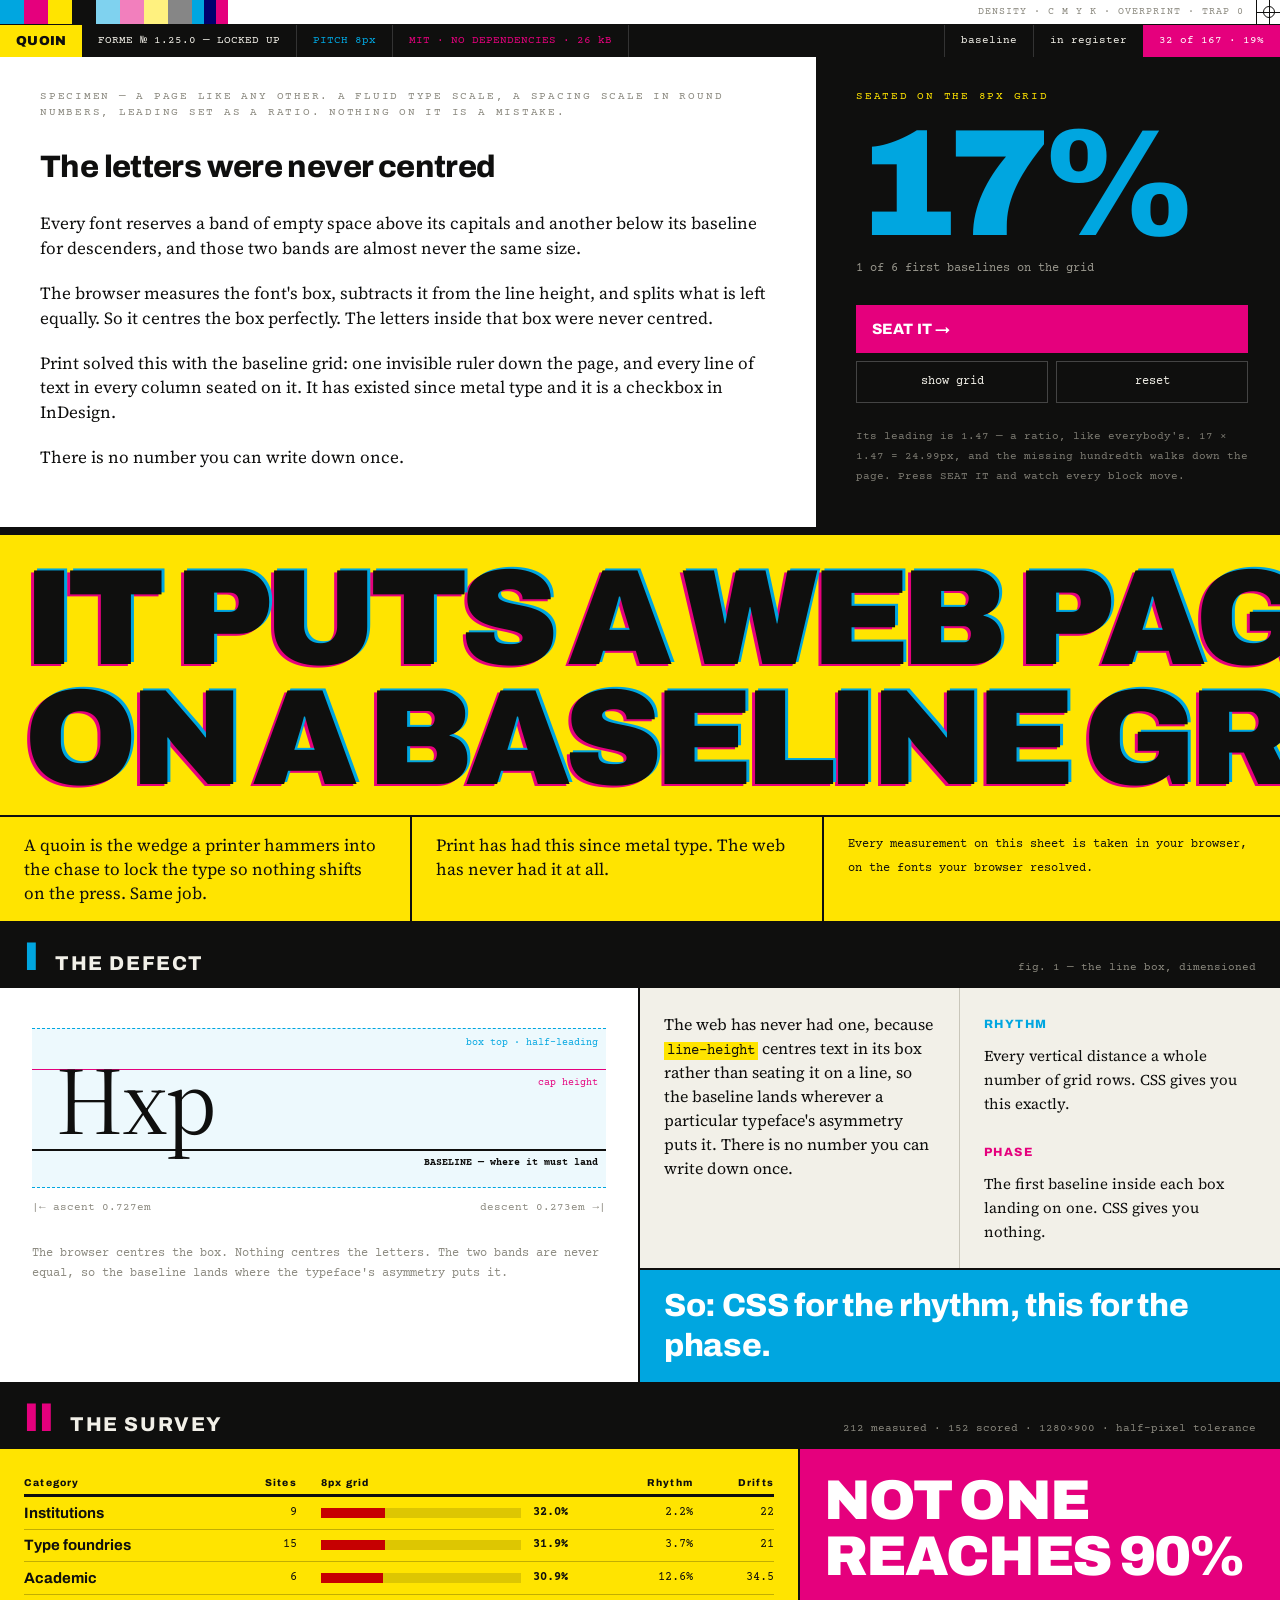
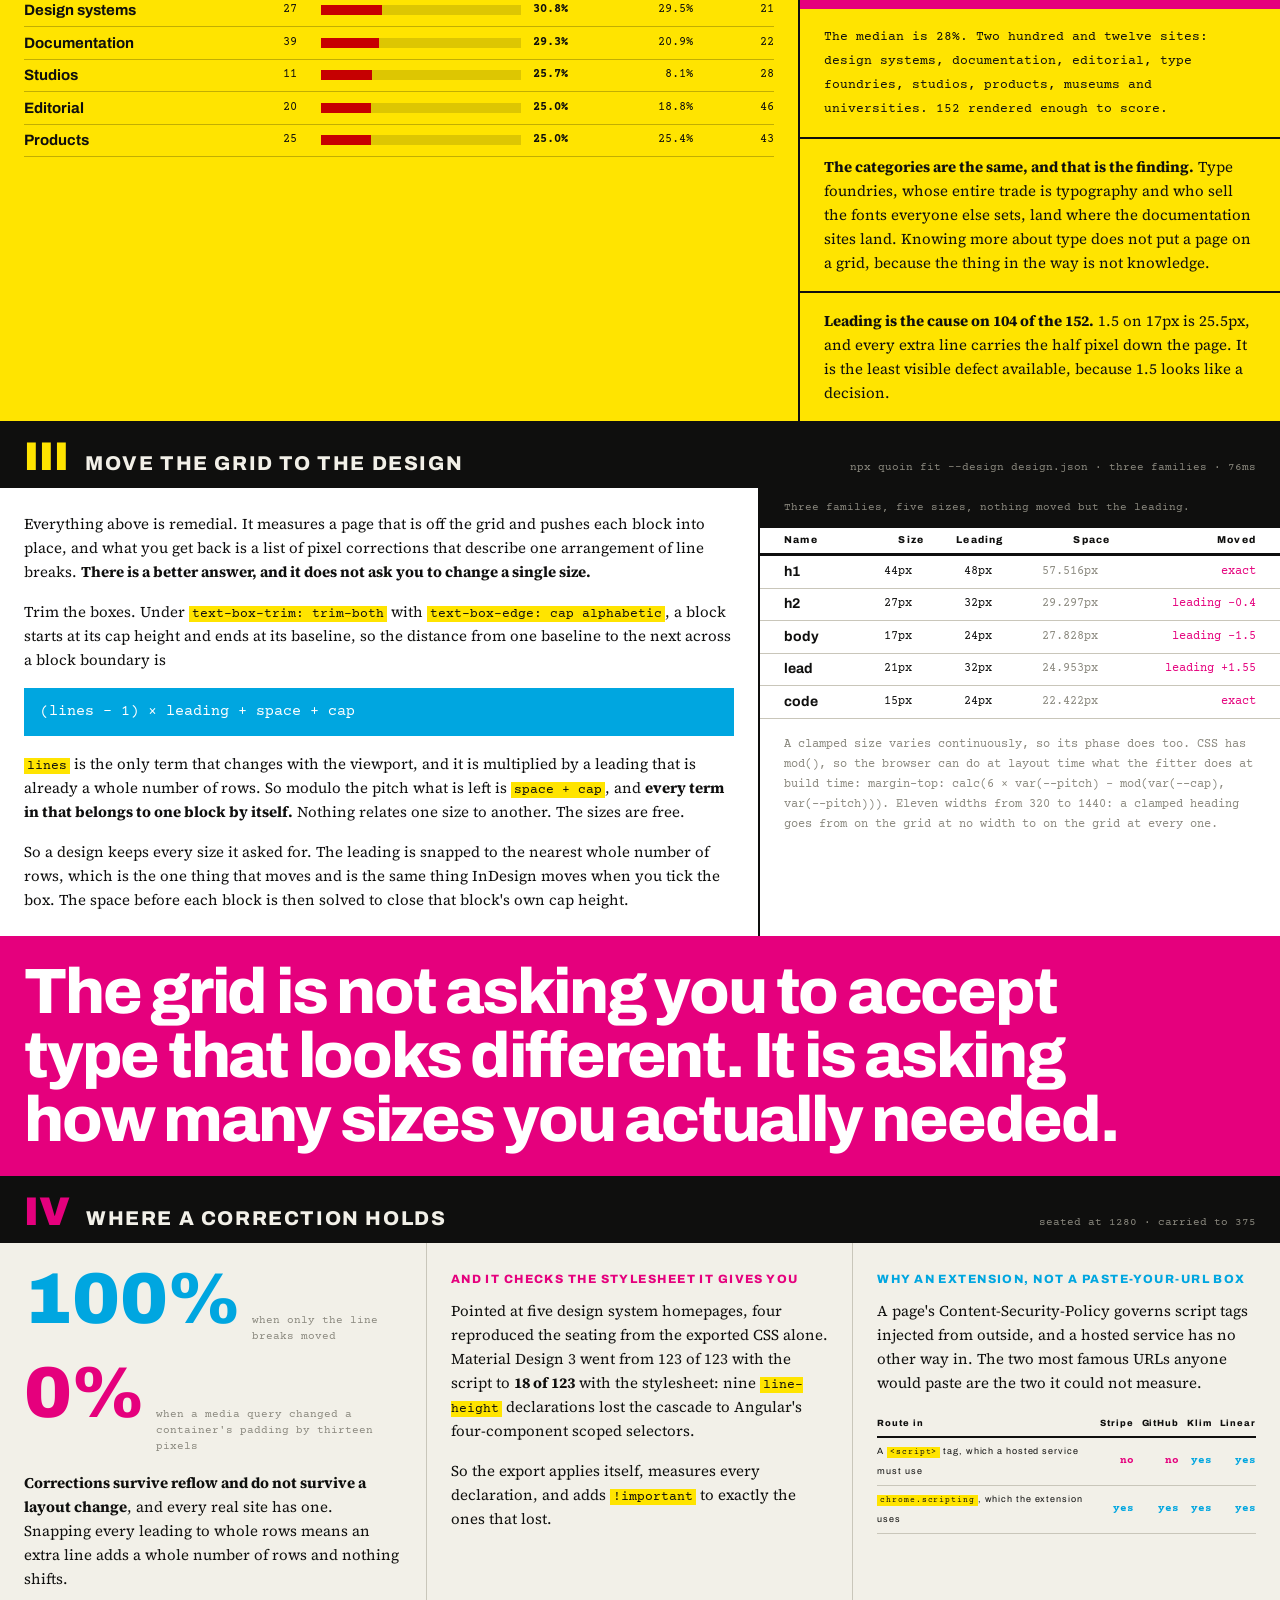
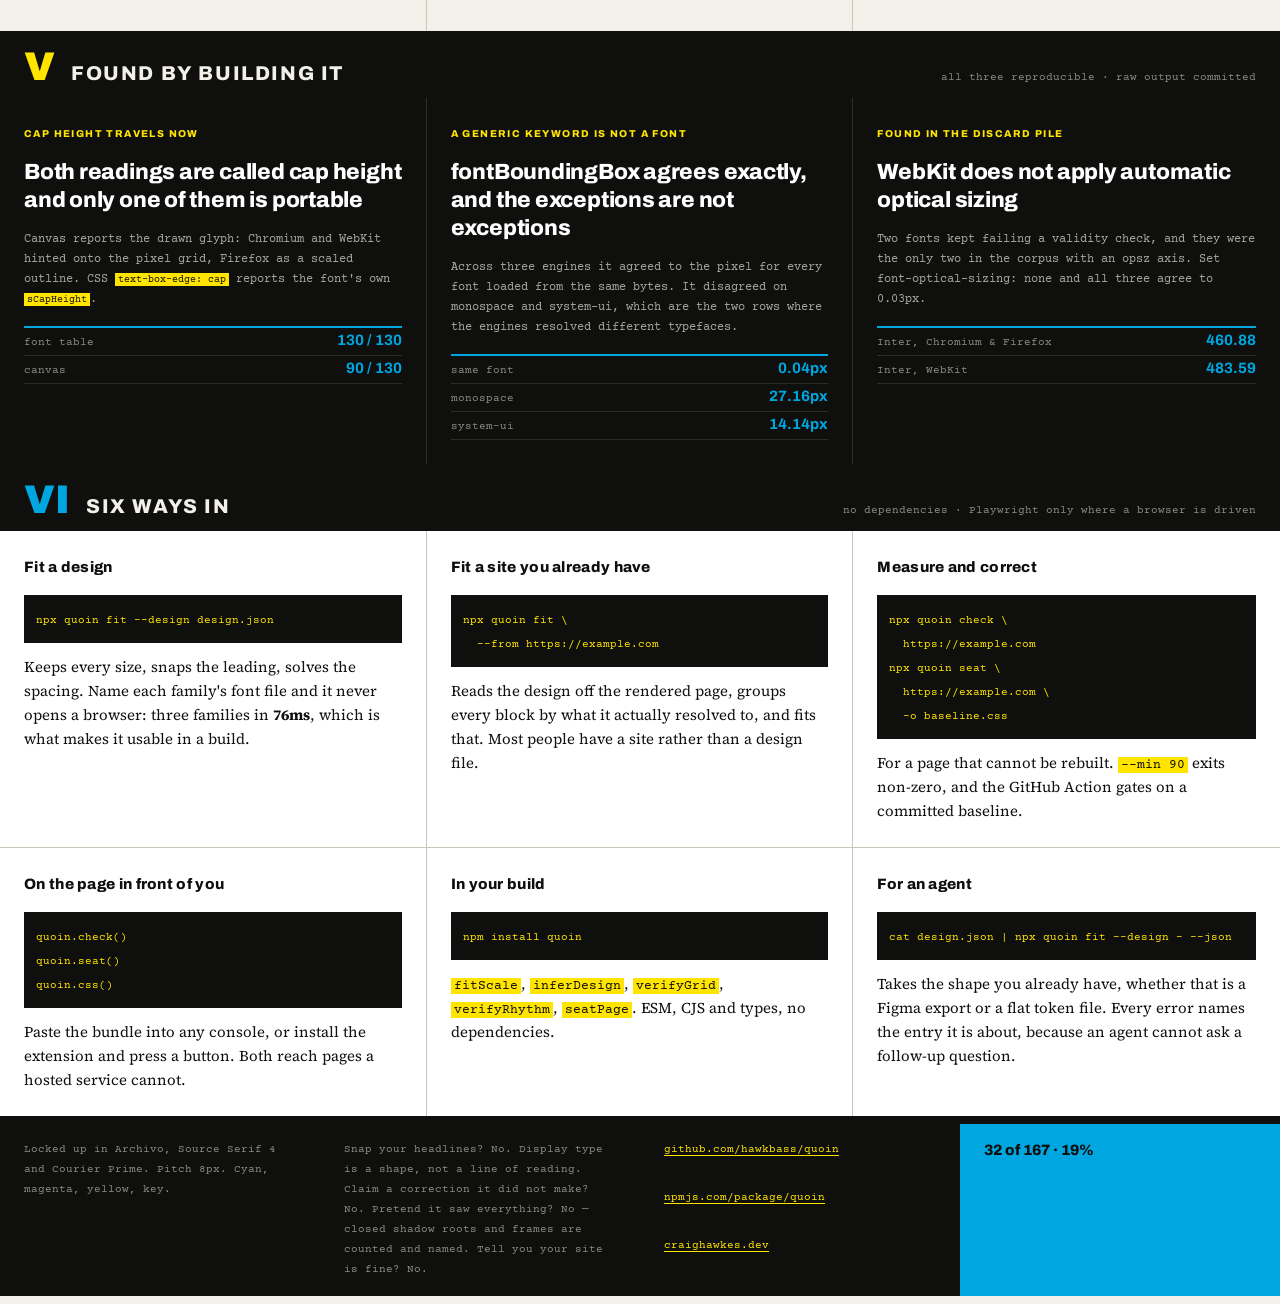
==== commit a6f45e30: "Rework homepage as a press-shop plate (Quoin Design handoff) Replaces the letterpress-book homepage " ====
--- a/index.html
+++ b/index.html
@@ -17,9 +17,8 @@
 <link rel="icon" href="/icon.svg" type="image/svg+xml">
 <link rel="preconnect" href="https://fonts.googleapis.com">
 <link rel="preconnect" href="https://fonts.gstatic.com" crossorigin>
-<link rel="stylesheet" href="https://fonts.googleapis.com/css2?family=EB+Garamond:ital,wght@0,400;0,500;0,600;1,400&family=JetBrains+Mono:wght@400;500;700&display=block">
+<link rel="stylesheet" href="https://fonts.googleapis.com/css2?family=Source+Serif+4:ital,opsz,wght@0,8..60,400;0,8..60,600;1,8..60,400&family=Archivo:wght@400;500;700;800;900&family=Courier+Prime:ital,wght@0,400;0,700;1,400&display=block">
 <link rel="stylesheet" href="/style.css">
-<link rel="stylesheet" href="/baseline.css">
 
 <script type="application/ld+json">
 {
@@ -35,634 +34,326 @@
 </script>
 </head>
 <body>
-
-<a class="skip" href="#start">Skip to the argument</a>
-
-<!-- ============================================================
-     Hero
-     ============================================================ -->
-<header class="hero">
-  <div class="shell">
-    <p class="kicker">Quoin <span class="ver" data-version>1.1</span> &middot; MIT &middot; no dependencies &middot; 26 kB</p>
-
-    <h1>It puts a web page on a <em>baseline grid</em>.</h1>
-
-    <p class="standfirst">
-      A quoin is the wedge a printer hammers into the chase to lock the type so
-      nothing shifts on the press. Same job. Print has had this since metal
-      type. The web has never had it at all.
-    </p>
-
-    <div class="demo" id="demo">
-      <div class="demo-bar">
-        <div class="demo-readout">
-          <span class="dot" data-state="off" aria-hidden="true"></span>
-          <output id="demoScore">measuring the specimen&hellip;</output>
-        </div>
-        <div class="demo-buttons">
-          <button type="button" id="demoGrid" aria-pressed="false">Show the grid</button>
-          <button type="button" id="demoSeat" class="primary" aria-pressed="false">Seat it</button>
-        </div>
+<noscript><style>.finding{opacity:1!important;transform:none!important}</style></noscript>
+
+<a class="skip" href="#plate-i">Skip to the argument</a>
+
+<div class="pitch-cursor" aria-hidden="true"></div>
+
+<!-- ============================================================
+     Colour bar — density strip, CMYK swatches, registration target
+     ============================================================ -->
+<div class="colourbar" aria-hidden="true">
+  <span class="swatch swatch-c"></span><span class="swatch swatch-m"></span><span class="swatch swatch-y"></span><span class="swatch swatch-k"></span>
+  <span class="swatch swatch-c-50"></span><span class="swatch swatch-m-50"></span><span class="swatch swatch-y-50"></span><span class="swatch swatch-k-50"></span>
+  <span class="swatch swatch-c-trap"></span><span class="swatch swatch-m-trap"></span>
+  <span class="colourbar-spacer"></span>
+  <span class="colourbar-label">DENSITY &middot; C M Y K &middot; OVERPRINT &middot; TRAP 0</span>
+  <span class="reg-mark"><i></i><i></i><i></i></span>
+</div>
+
+<!-- ============================================================
+     Docket — the masthead strip: identity, meta, controls, live score
+     ============================================================ -->
+<div class="docket">
+  <span class="docket-brand">QUOIN</span>
+  <span class="docket-chip">FORME &#8470; <span data-version>1.1</span> &mdash; LOCKED UP</span>
+  <span class="docket-chip docket-chip-c">PITCH 8px</span>
+  <span class="docket-chip docket-chip-m">MIT &middot; NO DEPENDENCIES &middot; 26 kB</span>
+  <span class="docket-controls">
+    <button type="button" class="docket-btn" id="docketGrid" aria-pressed="false">baseline</button>
+    <button type="button" class="docket-btn" id="docketRegister" aria-pressed="false">in register</button>
+  </span>
+  <span class="docket-score" id="docketScore" data-score>measuring&hellip;</span>
+</div>
+
+<!-- ============================================================
+     The full-bleed working specimen
+     ============================================================ -->
+<div class="specimen">
+  <div class="specimen-sheet" id="specimenSheet">
+    <div class="specimen-grid" id="specimenGrid" aria-hidden="true"></div>
+    <p class="specimen-kicker">Specimen &mdash; a page like any other. A fluid type scale, a spacing scale in round numbers, leading set as a ratio. Nothing on it is a mistake.</p>
+    <h3 class="specimen-block" data-seat>The letters were never centred</h3>
+    <p class="specimen-block" data-seat>Every font reserves a band of empty space above its capitals and another below its baseline for descenders, and those two bands are almost never the same size.</p>
+    <p class="specimen-block" data-seat>The browser measures the font's box, subtracts it from the line height, and splits what is left equally. So it centres the box perfectly. The letters inside that box were never centred.</p>
+    <p class="specimen-block" data-seat>Print solved this with the baseline grid: one invisible ruler down the page, and every line of text in every column seated on it. It has existed since metal type and it is a checkbox in InDesign.</p>
+    <p class="specimen-block specimen-block-last" data-seat>There is no number you can write down once.</p>
+  </div>
+  <div class="specimen-panel">
+    <p class="specimen-panel-kicker">Seated on the 8px grid</p>
+    <p class="specimen-score" id="specimenScore">&mdash;</p>
+    <p class="specimen-note" id="specimenNote">measuring the specimen&hellip;</p>
+    <div class="specimen-actions">
+      <button type="button" class="specimen-seat" id="specimenSeat" aria-pressed="false">SEAT IT &rarr;</button>
+      <div class="specimen-subactions">
+        <button type="button" id="specimenGridToggle" aria-pressed="false">show grid</button>
+        <button type="button" id="specimenReset">reset</button>
       </div>
-      <iframe id="specimen" src="/demo.html" title="A specimen page, seated live" loading="eager"></iframe>
-      <p class="demo-foot" id="demoFoot">
-        A page like any other: a fluid type scale, a spacing scale in round
-        numbers, leading set as a ratio. Nothing on it is a mistake.
-      </p>
-    </div>
-  </div>
-</header>
-
-<!-- ============================================================
-     The problem
-     ============================================================ -->
-<section id="start">
-  <div class="shell column">
-    <h2>The letters were never centred</h2>
-    <p>
-      Every font reserves a band of empty space above its capitals and another
-      below its baseline for descenders, and those two bands are almost never
-      the same size. The browser measures the font's box, subtracts it from the
-      line height, and splits what is left equally. So it centres the
-      <strong>box</strong> perfectly. The <strong>letters</strong> inside that
-      box were never centred.
-    </p>
-    <p>
-      Print solved this with the baseline grid: one invisible ruler down the
-      page, and every line of text in every column seated on it. It has existed
-      since metal type and it is a checkbox in InDesign.
-    </p>
-    <p>
-      The web has never had one, because <code>line-height</code> centres text
-      in its box rather than seating it on a line, so the baseline lands
-      wherever a particular typeface's asymmetry puts it. There is no number you
-      can write down once.
-    </p>
-
-    <div class="split">
-      <div>
-        <h3>Rhythm</h3>
-        <p>
-          Every vertical distance a whole number of grid rows. CSS gives you
-          this exactly: fix the spacing scale to multiples of the pitch and snap
-          the leading with <code>round()</code>.
-        </p>
-      </div>
-      <div>
-        <h3>Phase</h3>
-        <p>
-          The first baseline inside each box landing on one. Half-leading plus
-          ascent, and ascent belongs to the typeface at its rendered size. CSS
-          gives you nothing.
-        </p>
-      </div>
-    </div>
-
-    <p class="pull">
-      So: CSS for the rhythm, this for the phase.
-    </p>
-
-    <p>
-      Both of those are the vertical. A baseline grid sits inside a column grid
-      and the column grid is the half a designer usually means by the word, so
-      <code>quoin columns</code> measures that too. It has the same defect and
-      the same cause: 1104px divided three ways with 40px gutters is a module of
-      341.33px, every division after the first sits on a fraction, and no care
-      taken with the markup moves it because the container width settled it
-      before any markup existed.
-    </p>
-
-    <p>
-      This page was 15.4% aligned on a fractional module when the check was
-      written. The gutter is 48px now, which divides the shell whole at two,
-      three, four and six columns, and which is six grid rows: the two axes are
-      measured in the same unit rather than in two conventions that happened to
-      sit next to each other. <button type="button" class="link" id="inlineColumns">Show the columns</button>
-      and you can see the one this page is set on.
-    </p>
-  </div>
-</section>
-
-<!-- ============================================================
-     The survey
-     ============================================================ -->
-<section class="survey">
-  <div class="shell">
-    <div class="column">
-      <h2>Nobody's site is on a baseline grid</h2>
-      <p>
-        Two hundred and twelve sites, measured at 1280px with Quoin: design
-        systems, documentation, editorial, type foundries, studios, products,
-        museums and universities. 152 rendered enough to score.
-      </p>
-      <p class="lede">
-        <strong>Not one of them reaches 90%.</strong> The median is 28%.
-      </p>
-    </div>
-
-    <div class="tablewrap">
-      <table>
-        <caption>Medians by category. 1280&times;900, half-pixel tolerance, grid origin solved per page. Reproduce with <code>npm run corpus</code>.</caption>
+    </div>
+    <p class="specimen-footnote">Its leading is 1.47 &mdash; a ratio, like everybody's. 17 &times; 1.47 = 24.99px, and the missing hundredth walks down the page. Press SEAT IT and watch every block move.</p>
+  </div>
+</div>
+
+<!-- ============================================================
+     Masthead, cropped
+     ============================================================ -->
+<div class="masthead">
+  <p class="masthead-headline" id="masthead">IT PUTS A WEB PAGE<br>ON A BASELINE GRID</p>
+  <div class="masthead-strip">
+    <p>A quoin is the wedge a printer hammers into the chase to lock the type so nothing shifts on the press. Same job.</p>
+    <p>Print has had this since metal type. The web has never had it at all.</p>
+    <p class="mono">Every measurement on this sheet is taken in your browser, on the fonts your browser resolved.</p>
+  </div>
+</div>
+
+<!-- ============================================================
+     PLATE I — THE DEFECT
+     ============================================================ -->
+<div class="plate-head" id="plate-i">
+  <span class="plate-num plate-num-c">I</span>
+  <span class="plate-title">THE DEFECT</span>
+  <span class="plate-meta">fig. 1 &mdash; the line box, dimensioned</span>
+</div>
+<div class="plate plate-i">
+  <div class="diagram-col">
+    <div class="diagram">
+      <div class="diagram-cap-line"></div>
+      <div class="diagram-baseline"></div>
+      <p class="diagram-glyphs">Hxp</p>
+      <p class="diagram-label diagram-label-c">box top &middot; half-leading</p>
+      <p class="diagram-label diagram-label-m">cap height</p>
+      <p class="diagram-label diagram-label-baseline">BASELINE &mdash; where it must land</p>
+    </div>
+    <div class="diagram-scale"><span>|&larr; ascent 0.727em</span><span>descent 0.273em &rarr;|</span></div>
+    <p class="diagram-note">The browser centres the box. Nothing centres the letters. The two bands are never equal, so the baseline lands where the typeface's asymmetry puts it.</p>
+  </div>
+  <div class="plate-i-right">
+    <p class="plate-i-lede">The web has never had one, because <code>line-height</code> centres text in its box rather than seating it on a line, so the baseline lands wherever a particular typeface's asymmetry puts it. There is no number you can write down once.</p>
+    <div class="rhythm-phase">
+      <p class="label label-c">RHYTHM</p>
+      <p class="rhythm-phase-text">Every vertical distance a whole number of grid rows. CSS gives you this exactly.</p>
+      <p class="label label-m">PHASE</p>
+      <p class="rhythm-phase-text rhythm-phase-text-last">The first baseline inside each box landing on one. CSS gives you nothing.</p>
+    </div>
+    <p class="plate-close plate-close-c">So: CSS for the rhythm, this for the phase.</p>
+  </div>
+</div>
+
+<!-- ============================================================
+     PLATE II — THE SURVEY
+     ============================================================ -->
+<div class="plate-head">
+  <span class="plate-num plate-num-m">II</span>
+  <span class="plate-title">THE SURVEY</span>
+  <span class="plate-meta">212 measured &middot; 152 scored &middot; 1280&times;900 &middot; half-pixel tolerance</span>
+</div>
+<div class="plate plate-ii">
+  <div class="survey-col">
+    <table class="survey-table">
+      <thead>
+        <tr>
+          <th scope="col">Category</th>
+          <th scope="col">Sites</th>
+          <th scope="col" class="survey-grid-col">8px grid</th>
+          <th scope="col">Rhythm</th>
+          <th scope="col">Drifts</th>
+        </tr>
+      </thead>
+      <tbody>
+        <tr><th scope="row">Institutions</th><td>9</td><td><span class="bar-cell"><span class="bar-track"><span class="bar-fill" style="width:32%"></span></span><span class="bar-val">32.0%</span></span></td><td>2.2%</td><td>22</td></tr>
+        <tr><th scope="row">Type foundries</th><td>15</td><td><span class="bar-cell"><span class="bar-track"><span class="bar-fill" style="width:31.9%"></span></span><span class="bar-val">31.9%</span></span></td><td>3.7%</td><td>21</td></tr>
+        <tr><th scope="row">Academic</th><td>6</td><td><span class="bar-cell"><span class="bar-track"><span class="bar-fill" style="width:30.9%"></span></span><span class="bar-val">30.9%</span></span></td><td>12.6%</td><td>34.5</td></tr>
+        <tr><th scope="row">Design systems</th><td>27</td><td><span class="bar-cell"><span class="bar-track"><span class="bar-fill" style="width:30.8%"></span></span><span class="bar-val">30.8%</span></span></td><td>29.5%</td><td>21</td></tr>
+        <tr><th scope="row">Documentation</th><td>39</td><td><span class="bar-cell"><span class="bar-track"><span class="bar-fill" style="width:29.3%"></span></span><span class="bar-val">29.3%</span></span></td><td>20.9%</td><td>22</td></tr>
+        <tr><th scope="row">Studios</th><td>11</td><td><span class="bar-cell"><span class="bar-track"><span class="bar-fill" style="width:25.7%"></span></span><span class="bar-val">25.7%</span></span></td><td>8.1%</td><td>28</td></tr>
+        <tr><th scope="row">Editorial</th><td>20</td><td><span class="bar-cell"><span class="bar-track"><span class="bar-fill" style="width:25%"></span></span><span class="bar-val">25.0%</span></span></td><td>18.8%</td><td>46</td></tr>
+        <tr><th scope="row">Products</th><td>25</td><td><span class="bar-cell"><span class="bar-track"><span class="bar-fill" style="width:25%"></span></span><span class="bar-val">25.0%</span></span></td><td>25.4%</td><td>43</td></tr>
+      </tbody>
+    </table>
+  </div>
+  <div class="survey-side">
+    <p class="stat-banner">NOT ONE REACHES 90%</p>
+    <p class="survey-note survey-note-mono">The median is 28%. Two hundred and twelve sites: design systems, documentation, editorial, type foundries, studios, products, museums and universities. 152 rendered enough to score.</p>
+    <p class="survey-note"><strong>The categories are the same, and that is the finding.</strong> Type foundries, whose entire trade is typography and who sell the fonts everyone else sets, land where the documentation sites land. Knowing more about type does not put a page on a grid, because the thing in the way is not knowledge.</p>
+    <p class="survey-note survey-note-last"><strong>Leading is the cause on 104 of the 152.</strong> 1.5 on 17px is 25.5px, and every extra line carries the half pixel down the page. It is the least visible defect available, because 1.5 looks like a decision.</p>
+  </div>
+</div>
+
+<!-- ============================================================
+     PLATE III — MOVE THE GRID TO THE DESIGN
+     ============================================================ -->
+<div class="plate-head">
+  <span class="plate-num plate-num-y">III</span>
+  <span class="plate-title">MOVE THE GRID TO THE DESIGN</span>
+  <span class="plate-meta">npx quoin fit --design design.json &middot; three families &middot; 76ms</span>
+</div>
+<div class="plate-iii-wrap">
+  <div class="plate plate-iii">
+    <div class="plate-iii-text">
+      <p class="plate-iii-lede">Everything above is remedial. It measures a page that is off the grid and pushes each block into place, and what you get back is a list of pixel corrections that describe one arrangement of line breaks. <strong>There is a better answer, and it does not ask you to change a single size.</strong></p>
+      <p>Trim the boxes. Under <code>text-box-trim: trim-both</code> with <code>text-box-edge: cap alphabetic</code>, a block starts at its cap height and ends at its baseline, so the distance from one baseline to the next across a block boundary is</p>
+      <p class="formula formula-c"><code>(lines &minus; 1) &times; leading + space + cap</code></p>
+      <p><code>lines</code> is the only term that changes with the viewport, and it is multiplied by a leading that is already a whole number of rows. So modulo the pitch what is left is <code>space + cap</code>, and <strong>every term in that belongs to one block by itself.</strong> Nothing relates one size to another. The sizes are free.</p>
+      <p>So a design keeps every size it asked for. The leading is snapped to the nearest whole number of rows, which is the one thing that moves and is the same thing InDesign moves when you tick the box. The space before each block is then solved to close that block's own cap height.</p>
+    </div>
+    <div class="plate-iii-table">
+      <table class="fit-table">
+        <caption>Three families, five sizes, nothing moved but the leading.</caption>
         <thead>
           <tr>
-            <th scope="col">Category</th>
-            <th scope="col">Sites</th>
-            <th scope="col">8px grid</th>
-            <th scope="col">Rhythm</th>
-            <th scope="col">Distinct drifts</th>
+            <th scope="col">Name</th>
+            <th scope="col">Size</th>
+            <th scope="col">Leading</th>
+            <th scope="col">Space</th>
+            <th scope="col">Moved</th>
           </tr>
         </thead>
         <tbody>
-          <tr><th scope="row">Institutions</th><td>9</td><td><i style="width:32%"></i>32.0%</td><td>2.2%</td><td>22</td></tr>
-          <tr><th scope="row">Type foundries</th><td>15</td><td><i style="width:32%"></i>31.9%</td><td>3.7%</td><td class="ok">21</td></tr>
-          <tr><th scope="row">Academic</th><td>6</td><td><i style="width:31%"></i>30.9%</td><td>12.6%</td><td class="bad">34.5</td></tr>
-          <tr><th scope="row">Design systems</th><td>27</td><td><i style="width:31%"></i>30.8%</td><td class="ok">29.5%</td><td class="ok">21</td></tr>
-          <tr><th scope="row">Documentation</th><td>39</td><td><i style="width:29%"></i>29.3%</td><td>20.9%</td><td>22</td></tr>
-          <tr><th scope="row">Studios</th><td>11</td><td><i style="width:26%"></i>25.7%</td><td>8.1%</td><td>28</td></tr>
-          <tr><th scope="row">Editorial</th><td>20</td><td><i style="width:25%"></i>25.0%</td><td>18.8%</td><td class="bad">46</td></tr>
-          <tr><th scope="row">Products</th><td>25</td><td><i style="width:25%"></i>25.0%</td><td>25.4%</td><td class="bad">43</td></tr>
+          <tr><th scope="row">h1</th><td>44px</td><td class="lead-col">48px</td><td class="dim-col">57.516px</td><td class="moved-col">exact</td></tr>
+          <tr><th scope="row">h2</th><td>27px</td><td class="lead-col">32px</td><td class="dim-col">29.297px</td><td class="moved-col">leading &minus;0.4</td></tr>
+          <tr><th scope="row">body</th><td>17px</td><td class="lead-col">24px</td><td class="dim-col">27.828px</td><td class="moved-col">leading &minus;1.5</td></tr>
+          <tr><th scope="row">lead</th><td>21px</td><td class="lead-col">32px</td><td class="dim-col">24.953px</td><td class="moved-col">leading +1.55</td></tr>
+          <tr><th scope="row">code</th><td>15px</td><td class="lead-col">24px</td><td class="dim-col">22.422px</td><td class="moved-col">exact</td></tr>
         </tbody>
       </table>
-    </div>
-
-    <div class="column">
-      <p>
-        <strong>None of these teams claims a baseline grid, so being off one is
-        not a defect.</strong> The table describes the medium rather than the
-        teams: a convention print has had since metal type, which nothing on the
-        web has.
-      </p>
-      <p>
-        <strong>The categories are the same, and that is the finding.</strong>
-        Best to worst runs 32.0% to 25.0%. Type foundries, whose entire trade is
-        typography and who sell the fonts everyone else sets, land where the
-        documentation sites land. Knowing more about type does not put a page on
-        a grid, because the thing in the way is not knowledge.
-      </p>
-      <p>
-        <strong>Except in one column.</strong> Rhythm is whether each box is a
-        whole number of grid rows tall. Design systems median 29.5% against 3.7%
-        for the foundries, eight times better and the largest gap in the study.
-        That is exactly what a design system is for, and it buys them nothing on
-        phase, where they sit mid-table.
-      </p>
-      <p>
-        Quantising your CSS gives you rhythm. Rhythm is not phase. The teams
-        doing the most disciplined vertical spacing on the web are doing it
-        correctly and still landing where everyone else lands, and that gap is
-        the whole reason this exists.
-      </p>
-      <p>
-        <strong>Leading is the cause on 104 of the 152.</strong> A
-        <code>line-height</code> that is a ratio rather than a number of rows.
-        <code>1.5</code> on 17px is 25.5px, and every extra line carries the half
-        pixel down the page. It is the least visible defect available, because
-        <code>1.5</code> looks like a decision.
-      </p>
-    </div>
-  </div>
-</section>
-
-<!-- ============================================================
-     What it does
-     ============================================================ -->
-<section>
-  <div class="shell column">
-    <h2>What it actually does</h2>
-    <p>
-      Seating one element is arithmetic, and several tools do it well. Seating a
-      page is a constraint problem, and that is the part nobody had built.
-    </p>
-
-    <h3>Correcting a block moves every block below it</h3>
-    <p>
-      So the corrections cannot be computed in a batch and then applied. Each
-      block has to be measured after the ones above it are already corrected.
-      Compute-then-apply gives you a perfect first paragraph and a page that is
-      worse than when you started.
-    </p>
-
-    <h3>Correcting a block can move blocks above it too</h3>
-    <p>
-      In a flex row under <code>align-items: flex-end</code>, making any item
-      taller grows the line's cross size and shifts every end-aligned sibling.
-      Seating the third item lifted two already seated ones back off, which cost
-      17 blocks on one homepage before it was caught. So it sweeps until nothing
-      moves.
-    </p>
-
-    <h3>It checks its own corrections</h3>
-    <p>
-      <code>padding-top</code> is the lever you want, because it moves the text
-      and pushes everything below it down. It does not always work: a flex child
-      under <code>align-items: center</code> grows when you pad it and the
-      container re-centres the bigger box, so the text moves half as far as you
-      asked. So it applies the padding, measures again, and reverts to a
-      relative offset if the text did not land where it was sent. If neither
-      lever works the block is reported as missed rather than counted as fixed.
-    </p>
-    <p class="pull">
-      A corrector that trusts its own corrections is the verifier with extra
-      steps.
-    </p>
-
-    <h3>And it checks the stylesheet it gives you</h3>
-    <p>
-      Pointed at five design system homepages, four reproduced the seating from
-      the exported CSS alone. Material Design 3 went from 123 of 123 with the
-      script to <strong>18 of 123</strong> with the stylesheet: nine
-      <code>line-height</code> declarations lost the cascade to Angular's
-      four-component scoped selectors, and a block whose leading stays 2px short
-      moves everything below it. So the export applies itself, measures every
-      declaration, and adds <code>!important</code> to exactly the ones that
-      lost.
-    </p>
-
-    <div class="tablewrap tight">
-      <table class="compact">
-        <caption>Seat, export, undo, inject the stylesheet alone, measure again. <code>npm run wild</code>.</caption>
-        <thead><tr><th scope="col">Site</th><th scope="col">Before</th><th scope="col">Seated</th><th scope="col">Stylesheet alone</th></tr></thead>
-        <tbody>
-          <tr><th scope="row">GOV.UK Design System</th><td>16%</td><td>100%</td><td class="ok">100%</td></tr>
-          <tr><th scope="row">Shopify Polaris</th><td>29%</td><td>100%</td><td class="ok">100%</td></tr>
-          <tr><th scope="row">Tailwind CSS</th><td>12%</td><td>100%</td><td class="ok">99%</td></tr>
-          <tr><th scope="row">Material Design 3</th><td>17%</td><td>100%</td><td class="ok">100%</td></tr>
-          <tr><th scope="row">Ant Design</th><td>21%</td><td>98%</td><td class="ok">98%</td></tr>
-        </tbody>
-      </table>
-    </div>
-  </div>
-</section>
-
-<!-- ============================================================
-     Solving instead of correcting
-     ============================================================ -->
-<section class="solve">
-  <div class="shell">
-    <div class="column">
-      <h2>Or keep your design and move the grid to it</h2>
-      <p class="lede">
-        Everything above is remedial. It measures a page that is off the grid and
-        pushes each block into place, and what you get back is a list of pixel
-        corrections that describe one arrangement of line breaks. There is a
-        better answer, and it does not ask you to change a single size.
-      </p>
-      <p>
-        Trim the boxes. Under <code>text-box-trim: trim-both</code> with
-        <code>text-box-edge: cap alphabetic</code>, a block starts at its cap
-        height and ends at its baseline, so the distance from one baseline to the
-        next across a block boundary is
-      </p>
-      <p class="formula"><code>(lines &minus; 1) &times; leading + space + cap</code></p>
-      <p>
-        <code>lines</code> is the only term that changes with the viewport, and
-        it is multiplied by a leading that is already a whole number of rows. So
-        modulo the pitch what is left is <code>space + cap</code>, and
-        <strong>every term in that belongs to one block by itself.</strong>
-        Nothing relates one size to another. The sizes are free.
-      </p>
-      <p>
-        So a design keeps every size it asked for. The leading is snapped to the
-        nearest whole number of rows, which is the one thing that moves and is
-        the same thing InDesign moves when you tick the box. The space before
-        each block is then solved to close that block's own cap height.
-      </p>
-    </div>
-
-    <div class="tablewrap tight">
-      <table class="compact">
-        <caption><code>npx quoin fit --design design.json</code> &middot; three families, five sizes, nothing moved but the leading</caption>
-        <thead><tr><th scope="col">Name</th><th scope="col">Size</th><th scope="col">Leading</th><th scope="col">Space</th><th scope="col">Cap</th><th scope="col">Moved</th></tr></thead>
-        <tbody>
-          <tr><th scope="row">h1</th><td>44px</td><td>48px</td><td>57.516px</td><td>30.484</td><td class="ok">exact</td></tr>
-          <tr><th scope="row">h2</th><td>27px</td><td>32px</td><td>29.297px</td><td>18.703</td><td>leading &minus;0.4</td></tr>
-          <tr><th scope="row">body</th><td>17px</td><td>24px</td><td>27.828px</td><td>12.172</td><td>leading &minus;1.5</td></tr>
-          <tr><th scope="row">lead</th><td>21px</td><td>32px</td><td>24.953px</td><td>15.047</td><td>leading +1.55</td></tr>
-          <tr><th scope="row">code</th><td>15px</td><td>24px</td><td>22.422px</td><td>9.578</td><td class="ok">exact</td></tr>
-        </tbody>
-      </table>
-    </div>
-
-    <div class="column">
-      <h3>It holds at every width, with no media queries</h3>
-      <p>
-        A page built from a fit, with headings that wrap at some widths and not
-        others, a list, a blockquote and paragraphs reflowing from two lines to
-        nine. One stylesheet, nothing to regenerate when the copy changes.
-      </p>
-    </div>
-
-    <div class="tablewrap tight">
-      <table class="compact">
-        <caption>Measured in Chromium and WebKit. Two controls run beside it, the same page with the design's own spacing and the same page without the trim, and both have to fall below 75%. Both do.</caption>
-        <thead><tr><th scope="col">Width</th><th scope="col">320</th><th scope="col">414</th><th scope="col">600</th><th scope="col">768</th><th scope="col">1024</th><th scope="col">1280</th><th scope="col">1440</th></tr></thead>
-        <tbody>
-          <tr><th scope="row">On the grid</th><td class="ok">9/9</td><td class="ok">9/9</td><td class="ok">9/9</td><td class="ok">9/9</td><td class="ok">9/9</td><td class="ok">9/9</td><td class="ok">9/9</td></tr>
-        </tbody>
-      </table>
-    </div>
-
-    <div class="column">
-      <h3>Fluid type as well, which this site used to say was impossible</h3>
-      <p>
-        A <code>clamp()</code> size varies continuously, so its phase does too,
-        and it lands on the grid only where it happens to. That was the argument
-        and it was right as far as it went. What it missed is that the space does
-        not have to be a number: CSS has <code>mod()</code>, so the browser can
-        do at layout time what the fitter does at build time.
-      </p>
-      <p class="formula"><code>margin-top: calc(6 &times; var(--pitch) &minus; mod(var(--cap), var(--pitch)))</code></p>
-      <p>
-        Eleven widths from 320 to 1440: a clamped heading goes from on the grid
-        at <strong>no width</strong> to on the grid at <strong>every one</strong>.
-        The only thing that cannot be fluid is the leading, because it has to be
-        a whole number of rows and there is no continuum of whole numbers.
-      </p>
-    </div>
-
-    <div class="column">
-      <h3>What it costs the rest of the web</h3>
-      <p>
-        Every site in the survey had its design read off its own page and fitted.
-        <strong>The median would move 15.6px of leading across 8 sizes</strong>,
-        which is under two pixels a size, and no size ever changes. The largest
-        single change anywhere in 175 sites is about four pixels.
-      </p>
-      <p>
-        The interesting half is what makes a site expensive. Rollup could be
-        fitted for nothing at all and Deno would cost sixty-seven pixels, and
-        that is not because Deno's typography is worse. Deno sets twenty-nine
-        distinct size-and-leading combinations on one page and Rollup sets five.
-        Every one of Deno's changes is under four pixels, like everybody else's.
-        There are simply twenty-nine of them.
-      </p>
-      <p class="pull">
-        The grid is not asking you to accept type that looks different. It is
-        asking how many sizes you actually needed.
-      </p>
-      <h3>And it checks the font actually loaded</h3>
-      <p>
-        A fit solved against a font that did not render describes a typeface
-        nobody is going to set in, and the obvious check does not work:
-        <code>ctx.font</code> reads back the family you <em>asked for</em>, so a
-        font nobody has installed hands its own name straight back while the
-        measurement comes off the fallback. It probes widths against two
-        different fallbacks and warns in the stylesheet rather than quietly
-        lying.
-      </p>
-    </div>
-  </div>
-</section>
-
-<!-- ============================================================
-     Findings
-     ============================================================ -->
-<section class="findings">
-  <div class="shell">
-    <div class="column">
-      <h2>Three things found by building it</h2>
-      <p>
-        A tool that measures browsers ends up measuring browsers. All three are
-        reproducible from the repository, and the raw output is committed.
-      </p>
-    </div>
-
-    <div class="cards">
-      <article>
-        <p class="cardkick">Cap height travels now</p>
-        <h3>Both readings are called cap height and only one of them is portable</h3>
-        <p>
-          Canvas reports the drawn glyph: Chromium and WebKit hinted onto the
-          pixel grid, Firefox as a scaled outline. CSS
-          <code>text-box-edge: cap</code> reports the font's own
-          <code>sCapHeight</code>.
-        </p>
-        <dl class="figures">
-          <div><dt>font table</dt><dd class="ok">130 / 130</dd><dd class="dim">spread 0.022px</dd></div>
-          <div><dt>canvas</dt><dd class="bad">90 / 130</dd><dd class="dim">spread 0.864px</dd></div>
-        </dl>
-        <p class="cardnote">
-          Proving <em>why</em> needed a font that lies. Every real font sets
-          <code>sCapHeight</code> to the height of its own H, so 21 real fonts
-          could not tell "reads the table" from "measures the glyph". A
-          manufactured Space Mono declaring 600 where its H is 700 reports
-          10.797px in all three engines. They read the table.
-        </p>
-      </article>
-
-      <article>
-        <p class="cardkick">A generic keyword is not a font</p>
-        <h3>fontBoundingBox agrees exactly, and the exceptions are not exceptions</h3>
-        <p>
-          Across three engines it agreed to the pixel for every font loaded from
-          the same bytes. It disagreed on <code>monospace</code> and
-          <code>system-ui</code>, which are the two rows where the engines
-          resolved different typefaces.
-        </p>
-        <dl class="figures">
-          <div><dt>same font</dt><dd class="ok">0.04px</dd></div>
-          <div><dt>monospace</dt><dd class="bad">27.16px</dd></div>
-          <div><dt>system-ui</dt><dd class="bad">14.14px</dd></div>
-        </dl>
-        <p class="cardnote">
-          <code>system-ui</code> is a promise, not a typeface. So, it turns out,
-          is <code>monospace</code>.
-        </p>
-      </article>
-
-      <article>
-        <p class="cardkick">Found in the discard pile</p>
-        <h3>WebKit does not apply automatic optical sizing</h3>
-        <p>
-          Two fonts kept failing a validity check, and they were the only two in
-          the corpus with an <code>opsz</code> axis. At 48px with
-          <code>font-optical-sizing: auto</code>, which is the default:
-        </p>
-        <dl class="figures">
-          <div><dt>Inter, Chromium &amp; Firefox</dt><dd>460.88</dd></div>
-          <div><dt>Inter, WebKit</dt><dd class="bad">483.59</dd></div>
-        </dl>
-        <p class="cardnote">
-          Set <code>font-optical-sizing: none</code> and all three agree to
-          0.03px. A variable font with an <code>opsz</code> axis is a different
-          instance in WebKit at display sizes. Not a measurement problem. A
-          different font.
-        </p>
-      </article>
-    </div>
-  </div>
-</section>
-
-<!-- ============================================================
-     Get it
-     ============================================================ -->
-<section class="get">
-  <div class="shell">
-    <div class="column">
-      <h2>Six ways in</h2>
-      <p>
-        The library has no dependencies. Fitting from font files needs nothing at
-        all; everything that measures a rendered page drives a real browser, so it
-        needs Playwright and says so plainly if you have not got it.
-      </p>
-    </div>
-
-    <div class="ways">
-      <article>
-        <h3>Fit a design</h3>
-        <pre><code>npx quoin fit --design design.json</code></pre>
-        <p>
-          Keeps every size, snaps the leading, solves the spacing. Name each
-          family's font file and it never opens a browser: three families in
-          <strong>76ms</strong>, which is what makes it usable in a build.
-        </p>
-      </article>
-
-      <article>
-        <h3>Fit a site you already have</h3>
-        <pre><code>npx quoin fit --from https://example.com</code></pre>
-        <p>
-          Reads the design off the rendered page, groups every block by what it
-          actually resolved to, and fits that. Most people have a site rather
-          than a design file.
-        </p>
-      </article>
-
-      <article>
-        <h3>Measure and correct</h3>
-        <pre><code>npx quoin check https://example.com
-npx quoin rhythm https://example.com
-npx quoin seat https://example.com -o baseline.css</code></pre>
-        <p>
-          For a page that cannot be rebuilt. <code>--min 90</code> exits
-          non-zero, and the GitHub Action gates on a committed baseline.
-        </p>
-      </article>
-
-      <article>
-        <h3>On the page in front of you</h3>
-        <pre><code>quoin.check()
+      <p class="fit-note">A clamped size varies continuously, so its phase does too. CSS has <code>mod()</code>, so the browser can do at layout time what the fitter does at build time: <code class="fit-note-formula">margin-top: calc(6 &times; var(--pitch) &minus; mod(var(--cap), var(--pitch)))</code>. Eleven widths from 320 to 1440: a clamped heading goes from on the grid at no width to on the grid at every one.</p>
+    </div>
+  </div>
+  <p class="plate-close plate-close-m plate-close-wide">The grid is not asking you to accept type that looks different. It is asking how many sizes you actually needed.</p>
+</div>
+
+<!-- ============================================================
+     PLATE IV — WHERE A CORRECTION HOLDS
+     ============================================================ -->
+<div class="plate-head">
+  <span class="plate-num plate-num-m">IV</span>
+  <span class="plate-title">WHERE A CORRECTION HOLDS</span>
+  <span class="plate-meta">seated at 1280 &middot; carried to 375</span>
+</div>
+<div class="plate plate-iv">
+  <div class="holds-col">
+    <p class="stat-row"><span class="stat-num stat-num-c">100%</span><span class="stat-cap">when only the line breaks moved</span></p>
+    <p class="stat-row"><span class="stat-num stat-num-m">0%</span><span class="stat-cap">when a media query changed a container's padding by thirteen pixels</span></p>
+    <p class="holds-text"><strong>Corrections survive reflow and do not survive a layout change</strong>, and every real site has one. Snapping every leading to whole rows means an extra line adds a whole number of rows and nothing shifts.</p>
+  </div>
+  <div class="holds-col">
+    <p class="label label-m">AND IT CHECKS THE STYLESHEET IT GIVES YOU</p>
+    <p class="holds-text">Pointed at five design system homepages, four reproduced the seating from the exported CSS alone. Material Design 3 went from 123 of 123 with the script to <strong>18 of 123</strong> with the stylesheet: nine <code>line-height</code> declarations lost the cascade to Angular's four-component scoped selectors.</p>
+    <p class="holds-text holds-text-last">So the export applies itself, measures every declaration, and adds <code>!important</code> to exactly the ones that lost.</p>
+  </div>
+  <div class="holds-col">
+    <p class="label label-c">WHY AN EXTENSION, NOT A PASTE-YOUR-URL BOX</p>
+    <p class="holds-text">A page's Content-Security-Policy governs script tags injected from outside, and a hosted service has no other way in. The two most famous URLs anyone would paste are the two it could not measure.</p>
+    <table class="csp-table">
+      <thead><tr><th scope="col">Route in</th><th scope="col">Stripe</th><th scope="col">GitHub</th><th scope="col">Klim</th><th scope="col">Linear</th></tr></thead>
+      <tbody>
+        <tr><th scope="row">A <code>&lt;script&gt;</code> tag, which a hosted service must use</th><td class="no">no</td><td class="no">no</td><td class="yes">yes</td><td class="yes">yes</td></tr>
+        <tr><th scope="row"><code>chrome.scripting</code>, which the extension uses</th><td class="yes">yes</td><td class="yes">yes</td><td class="yes">yes</td><td class="yes">yes</td></tr>
+      </tbody>
+    </table>
+  </div>
+</div>
+
+<!-- ============================================================
+     PLATE V — FOUND BY BUILDING IT
+     ============================================================ -->
+<div class="plate-head">
+  <span class="plate-num plate-num-y">V</span>
+  <span class="plate-title">FOUND BY BUILDING IT</span>
+  <span class="plate-meta">all three reproducible &middot; raw output committed</span>
+</div>
+<div class="findings-grid">
+  <article class="finding" data-reveal>
+    <p class="finding-kick">Cap height travels now</p>
+    <h3>Both readings are called cap height and only one of them is portable</h3>
+    <p class="finding-body">Canvas reports the drawn glyph: Chromium and WebKit hinted onto the pixel grid, Firefox as a scaled outline. CSS <code>text-box-edge: cap</code> reports the font's own <code>sCapHeight</code>.</p>
+    <dl class="finding-figures">
+      <div><dt>font table</dt><dd>130 / 130</dd></div>
+      <div><dt>canvas</dt><dd>90 / 130</dd></div>
+    </dl>
+  </article>
+  <article class="finding" data-reveal>
+    <p class="finding-kick">A generic keyword is not a font</p>
+    <h3>fontBoundingBox agrees exactly, and the exceptions are not exceptions</h3>
+    <p class="finding-body">Across three engines it agreed to the pixel for every font loaded from the same bytes. It disagreed on monospace and system-ui, which are the two rows where the engines resolved different typefaces.</p>
+    <dl class="finding-figures">
+      <div><dt>same font</dt><dd>0.04px</dd></div>
+      <div><dt>monospace</dt><dd>27.16px</dd></div>
+      <div><dt>system-ui</dt><dd>14.14px</dd></div>
+    </dl>
+  </article>
+  <article class="finding" data-reveal>
+    <p class="finding-kick">Found in the discard pile</p>
+    <h3>WebKit does not apply automatic optical sizing</h3>
+    <p class="finding-body">Two fonts kept failing a validity check, and they were the only two in the corpus with an opsz axis. Set font-optical-sizing: none and all three agree to 0.03px.</p>
+    <dl class="finding-figures">
+      <div><dt>Inter, Chromium &amp; Firefox</dt><dd>460.88</dd></div>
+      <div><dt>Inter, WebKit</dt><dd>483.59</dd></div>
+    </dl>
+  </article>
+</div>
+
+<!-- ============================================================
+     PLATE VI — SIX WAYS IN
+     ============================================================ -->
+<div class="plate-head">
+  <span class="plate-num plate-num-c">VI</span>
+  <span class="plate-title">SIX WAYS IN</span>
+  <span class="plate-meta">no dependencies &middot; Playwright only where a browser is driven</span>
+</div>
+<div class="ways-grid">
+  <article class="way">
+    <h3>Fit a design</h3>
+    <pre><code>npx quoin fit --design design.json</code></pre>
+    <p>Keeps every size, snaps the leading, solves the spacing. Name each family's font file and it never opens a browser: three families in <strong>76ms</strong>, which is what makes it usable in a build.</p>
+  </article>
+  <article class="way">
+    <h3>Fit a site you already have</h3>
+    <pre><code>npx quoin fit \
+  --from https://example.com</code></pre>
+    <p>Reads the design off the rendered page, groups every block by what it actually resolved to, and fits that. Most people have a site rather than a design file.</p>
+  </article>
+  <article class="way">
+    <h3>Measure and correct</h3>
+    <pre><code>npx quoin check \
+  https://example.com
+npx quoin seat \
+  https://example.com \
+  -o baseline.css</code></pre>
+    <p>For a page that cannot be rebuilt. <code>--min 90</code> exits non-zero, and the GitHub Action gates on a committed baseline.</p>
+  </article>
+  <article class="way">
+    <h3>On the page in front of you</h3>
+    <pre><code>quoin.check()
 quoin.seat()
 quoin.css()</code></pre>
-        <p>
-          Paste the bundle into any console, or install the extension and press
-          a button. Both reach pages a hosted service cannot.
-        </p>
-      </article>
-
-      <article>
-        <h3>In your build</h3>
-        <pre><code>npm install quoin</code></pre>
-        <p>
-          <code>fitScale</code>, <code>inferDesign</code>,
-          <code>verifyGrid</code>, <code>verifyRhythm</code>,
-          <code>seatPage</code>. ESM, CJS and types, no dependencies.
-        </p>
-      </article>
-
-      <article>
-        <h3>For an agent</h3>
-        <pre><code>cat design.json | npx quoin fit --design - --json</code></pre>
-        <p>
-          Takes the shape you already have, whether that is a Figma export or a
-          flat token file. Every error names the entry it is about, because an
-          agent cannot ask a follow-up question.
-        </p>
-      </article>
-    </div>
-
-
-    <div class="column">
-      <h3>Where a correction holds, and where a fit is the answer instead</h3>
-      <p>
-        This page is corrected at build time, once per breakpoint, and the
-        stylesheet is 5&nbsp;kB. That arrangement predates the fitter and it is
-        the clearest demonstration of why the fitter exists.
-      </p>
-      <p>
-        Measured properly, a correction survives more than it was given credit
-        for. A stylesheet seated at 1280 and carried to 375 held at
-        <strong>100%</strong> when only the line breaks had moved, because
-        snapping every leading to whole rows means an extra line adds a whole
-        number of rows and nothing shifts. It fell to <strong>0%</strong> when a
-        media query changed a container's padding by thirteen pixels.
-      </p>
-      <p>
-        <strong>Corrections survive reflow and do not survive a layout change</strong>,
-        and every real site has one. This page changes its layout at six ranges
-        rather than merely its line breaks, so a correction taken in one range is
-        describing a different page in the next.
-      </p>
-      <p>
-        A fitted design needs none of it, because there is nothing to carry.
-        Rebuilding this page on a fit is the obvious next thing and is not done
-        yet, so that is a description of this site rather than a recommendation.
-        The score in the footer is measured live, which means it tells you what
-        you are actually looking at rather than what the author hoped for.
-      </p>
-
-      <h3>Why an extension and not a paste-your-URL box</h3>
-      <p>
-        A page's Content-Security-Policy governs script tags injected from
-        outside, and a hosted service has no other way in. The two most famous
-        URLs anyone would paste are the two it could not measure.
-      </p>
-      <div class="tablewrap tight">
-        <table class="compact">
-          <thead><tr><th scope="col">Route in</th><th scope="col">Stripe</th><th scope="col">GitHub</th><th scope="col">Klim</th><th scope="col">Linear</th></tr></thead>
-          <tbody>
-            <tr><th scope="row">A <code>&lt;script&gt;</code> tag, which a hosted service must use</th><td class="bad">no</td><td class="bad">no</td><td class="ok">yes</td><td class="ok">yes</td></tr>
-            <tr><th scope="row"><code>chrome.scripting</code>, which the extension uses</th><td class="ok">yes</td><td class="ok">yes</td><td class="ok">yes</td><td class="ok">yes</td></tr>
-          </tbody>
-        </table>
-      </div>
-    </div>
-  </div>
-</section>
-
-<!-- ============================================================
-     Footer
-     ============================================================ -->
-<footer>
-  <div class="shell">
-    <div class="footgrid">
-      <div>
-        <p class="footkick">This page</p>
-        <p class="live" id="liveScore">measuring&hellip;</p>
-        <p class="footnote" id="liveNote">
-          Measured in your browser, on the fonts your browser resolved. It is
-          the number it is, including on the days it drops.
-        </p>
-        <p class="footnote" id="liveWhere"></p>
-        <p class="footnote">
-          <button type="button" class="link" id="footGrid">Show the grid on this page</button>
-          <button type="button" class="link" id="footColumns">Show the columns</button>
-        </p>
-      </div>
-      <div>
-        <p class="footkick">Elsewhere</p>
-        <ul>
-          <li><a href="https://github.com/hawkbass/quoin">Source on GitHub</a></li>
-          <li><a href="https://www.npmjs.com/package/quoin">The package</a></li>
-          <li><a href="https://github.com/hawkbass/quoin#readme">The findings, in full</a></li>
-          <li><a href="https://craighawkes.dev">Craig Hawkes</a></li>
-        </ul>
-      </div>
-      <div>
-        <p class="footkick">What it will not do</p>
-        <ul class="plain">
-          <li>Snap your headlines. Display type is a shape, not a line of reading.</li>
-          <li>Claim a correction it did not make.</li>
-          <li>Pretend it saw everything. Closed shadow roots and frames are counted and named.</li>
-          <li>Tell you your site is fine.</li>
-        </ul>
-      </div>
-    </div>
-    <p class="colophon">
-      Set in EB Garamond and JetBrains Mono on an 8px grid, and seated by Quoin
-      at build time. MIT.
-    </p>
-  </div>
+    <p>Paste the bundle into any console, or install the extension and press a button. Both reach pages a hosted service cannot.</p>
+  </article>
+  <article class="way">
+    <h3>In your build</h3>
+    <pre><code>npm install quoin</code></pre>
+    <p><code>fitScale</code>, <code>inferDesign</code>, <code>verifyGrid</code>, <code>verifyRhythm</code>, <code>seatPage</code>. ESM, CJS and types, no dependencies.</p>
+  </article>
+  <article class="way">
+    <h3>For an agent</h3>
+    <pre><code>cat design.json | npx quoin fit --design - --json</code></pre>
+    <p>Takes the shape you already have, whether that is a Figma export or a flat token file. Every error names the entry it is about, because an agent cannot ask a follow-up question.</p>
+  </article>
+</div>
+
+<!-- ============================================================
+     Footer / colophon
+     ============================================================ -->
+<footer class="forme-footer">
+  <p class="footer-col">Locked up in Archivo, Source Serif 4 and Courier Prime. Pitch 8px. Cyan, magenta, yellow, key.</p>
+  <p class="footer-col">Snap your headlines? No. Display type is a shape, not a line of reading. Claim a correction it did not make? No. Pretend it saw everything? No &mdash; closed shadow roots and frames are counted and named. Tell you your site is fine? No.</p>
+  <ul class="footer-links">
+    <li><a href="https://github.com/hawkbass/quoin">github.com/hawkbass/quoin</a></li>
+    <li><a href="https://www.npmjs.com/package/quoin">npmjs.com/package/quoin</a></li>
+    <li><a href="https://craighawkes.dev">craighawkes.dev</a></li>
+  </ul>
+  <p class="footer-score" id="footerScore" data-score>measuring&hellip;</p>
 </footer>
 
 <script src="/quoin.global.js"></script>
--- a/style.css
+++ b/style.css
@@ -1,116 +1,72 @@
-/* The site
-
-   Ink on warm paper, one oxidised-brass accent, no border radius anywhere. EB
-   Garamond for the argument, JetBrains Mono for every number.
-
-   Everything vertical is a multiple of eight, and that gets the page its
-   rhythm. It does not get it phase, which is the entire point of the tool, so
-   the build runs Quoin against this page and writes the phase corrections to
-   baseline.css. If that file is missing the page is merely rhythmic, which is
-   where most well-made sites stop.
-
-   Single visual world on purpose: this is a letterpress page and it is the same
-   letterpress page in a dark room. Every colour is declared rather than
-   inherited, so it holds whatever ground it lands on. */
+/* The site — Forme 1.1
+
+   A press-shop plate rather than a page: locked-up blocks, dimensioned like a
+   drawing, packed to the edges. Process inks — cyan, magenta, yellow, key —
+   as flat plates rather than accents, not a paper-and-ink book page. The
+   masthead is deliberately out of register by default; the docket's
+   "in register" control puts it back. That is the one joke on the page.
+
+   Everything vertical is still a multiple of eight, for the same reason it
+   always was: the tool this page is arguing for needs a page that already
+   quantises its rhythm before it can do anything about phase. This page
+   measures itself live, in the docket and the footer, using the real
+   library (quoin.global.js) rather than a copy of its logic.
+*/
 
 :root {
   --pitch: 8px;
 
-  --paper:      #EFE9DC;
-  --paper-lift: #F7F3EA;
-  --paper-sunk: #E5DECE;
-  --ink:        #191512;
-  --ink-soft:   #4A4034;
-  --ink-faint:  #7C7264;
-  --rule:       #D3C9B4;
-  --rule-hard:  #191512;
-  --brass:      #7A4A20;
-  --good:       #3D6B37;
-  --bad:        #A33418;
-
-  --serif: "EB Garamond", Georgia, "Times New Roman", serif;
-  --mono: "JetBrains Mono", ui-monospace, SFMono-Regular, Consolas, monospace;
-
-  /*
-     33rem, not 36, and the grid picked it rather than the other way round.
-
-     576px is twelve modules of 48 and no gutter, which is a column start rather
-     than a column end, so a paragraph filling it stops halfway across a gutter.
-     528 is six columns and five gutters exactly. It is also 67 characters of EB
-     Garamond at 18px against 73 at the old width, which is the better of the two
-     measures anyway: the grid asked for the change and typography had no
-     objection.
-  */
-  /* The column grid this page is set on, named so the overlay can draw the
-     same one the layout uses rather than a picture of one. */
-  --gutter: 48px;
-  --column: 144px;
-  --measure: 33rem;
-  --shell: 72rem;
+  --ink:    #0F0F0E;
+  --paper:  #F2F0E8;
+  --white:  #FFFFFF;
+  --cyan:   #00A6E0;
+  --magenta:#E5007D;
+  --yellow: #FFE400;
+  --faint:  #8B897F;
+  --rule:   #C9C6BA;
+
+  --serif: "Source Serif 4", Georgia, "Times New Roman", serif;
+  --sans:  "Archivo", ui-sans-serif, "Helvetica Neue", sans-serif;
+  --mono:  "Courier Prime", ui-monospace, SFMono-Regular, Consolas, monospace;
 }
 
 *, *::before, *::after { box-sizing: border-box; }
-
 html { -webkit-text-size-adjust: 100%; }
+h1, h2, h3, h4, p, ul, ol, dl, dd, figure { margin: 0; padding: 0; }
+h1, h2, h3, h4 { font-weight: 400; font-size: inherit; line-height: inherit; }
+button { font: inherit; }
+img, svg { display: block; max-width: 100%; }
+table { border-collapse: collapse; }
 
 body {
   margin: 0;
+  /* Fixed-width plates below (640px, 456px, 480px, 520px, 320px columns)
+     do not reflow gracefully under ~1200px; the design has not been given a
+     narrow-width treatment yet (tracked as follow-up work), so a min-width
+     trades a horizontal scrollbar for a layout that never half-collapses. */
+  min-width: 1200px;
   background: var(--paper);
   color: var(--ink);
   font-family: var(--serif);
-  /* 18/32: four grid rows of leading, and Garamond needs the room. */
-  font-size: 18px;
-  line-height: 32px;
+  font-size: 16px;
+  line-height: 24px;
   font-kerning: normal;
-  font-variant-ligatures: common-ligatures;
   -webkit-font-smoothing: antialiased;
 }
 
-/* The grid, drawn over everything, off until asked for. */
-body::after {
-  content: "";
-  position: fixed;
-  inset: 0;
-  z-index: 90;
-  pointer-events: none;
-  opacity: 0;
-  transition: opacity 140ms linear;
-  background-image: repeating-linear-gradient(
-    to bottom, rgba(122, 74, 32, 0.28) 0 1px, transparent 1px var(--pitch));
-}
-body.grid-on::after { opacity: 1; }
-
-/*
-   The other axis, drawn the same way.
-
-   A baseline grid is a vertical rhythm inside a column grid and this page only
-   ever showed you the vertical half. The columns are real: 1104px of shell,
-   48px gutters, six columns of 144px, and 48 is six rows so the two axes are
-   measured in the same unit rather than in two conventions that happen to sit
-   next to each other.
-
-   Drawn as the columns themselves rather than as lines, because a column grid
-   is bands and a baseline grid is rules, and showing both as rules would make
-   two different things look like one.
-*/
-body::before {
-  content: "";
-  position: fixed;
-  top: 0;
-  bottom: 0;
-  left: 50%;
-  width: min(100% - 48px, var(--shell) - 48px);
-  transform: translateX(-50%);
-  z-index: 89;
-  pointer-events: none;
-  opacity: 0;
-  transition: opacity 140ms linear;
-  background-image: repeating-linear-gradient(
-    to right,
-    rgba(122, 74, 32, 0.10) 0 var(--column),
-    transparent var(--column) calc(var(--column) + var(--gutter)));
-}
-body.columns-on::before { opacity: 1; }
+a { color: var(--yellow); text-decoration-thickness: 1px; text-underline-offset: 3px; }
+a:hover { color: var(--cyan); }
+:focus-visible { outline: 2px solid var(--cyan); outline-offset: 2px; }
+
+code {
+  font-family: var(--mono);
+  font-size: .85em;
+  line-height: 0;
+  background: var(--yellow);
+  color: var(--ink);
+  padding: 1px 3px;
+}
+pre code { background: none; padding: 0; color: inherit; }
 
 @media (prefers-reduced-motion: reduce) {
   *, *::before, *::after { transition: none !important; animation: none !important; }
@@ -124,521 +80,408 @@
   padding: 8px 16px;
   font-family: var(--mono);
   font-size: 13px;
-}
-.skip:focus { left: 8px; top: 8px; z-index: 100; }
-
-:focus-visible { outline: 2px solid var(--brass); outline-offset: 2px; }
-
-.shell { max-width: var(--shell); margin: 0 auto; padding: 0 24px; }
-.column { max-width: var(--measure); }
-
-/* ---------- type ---------- */
-
-h1 {
-  font-size: clamp(40px, 7vw, 72px);
-  line-height: 72px;
-  font-weight: 400;
-  letter-spacing: -0.015em;
-  margin: 0 0 24px;
-  text-wrap: balance;
-  max-width: 20ch;
-}
-h1 em { font-style: italic; color: var(--brass); }
-
-h2 {
-  font-size: 34px;
-  line-height: 40px;
-  font-weight: 400;
-  letter-spacing: -0.01em;
-  margin: 0 0 16px;
-  text-wrap: balance;
-  max-width: 22ch;
-}
-
-h3 {
-  font-family: var(--mono);
+  z-index: 100;
+}
+.skip:focus { left: 8px; top: 8px; }
+
+/* ---------- the two live overlays ---------- */
+
+/* The docket's "baseline" control: the whole page's 8px pitch, drawn as
+   hairlines. Off until asked for, same as the specimen's local one below. */
+body::after {
+  content: "";
+  position: fixed;
+  inset: 0;
+  z-index: 40;
+  pointer-events: none;
+  opacity: 0;
+  transition: opacity 140ms linear;
+  background-image: repeating-linear-gradient(
+    to bottom, rgba(229, 0, 125, .35) 0 1px, transparent 1px var(--pitch));
+}
+body.grid-on::after { opacity: 1; }
+
+/* A rule that snaps to the pitch under the pointer, so the grid is
+   something you can feel rather than something you are told is there. */
+.pitch-cursor {
+  position: fixed;
+  left: 0;
+  right: 0;
+  top: 0;
+  height: 1px;
+  z-index: 41;
+  pointer-events: none;
+  background: var(--cyan);
+  opacity: 0;
+  transition: opacity 200ms linear;
+}
+.pitch-cursor.on { opacity: .5; }
+
+/* ---------- colour bar ---------- */
+
+.colourbar { display: flex; align-items: stretch; background: var(--white); border-bottom: 1px solid var(--ink); }
+.swatch { width: 24px; }
+.swatch-c { background: var(--cyan); }
+.swatch-m { background: var(--magenta); }
+.swatch-y { background: var(--yellow); }
+.swatch-k { background: var(--ink); }
+.swatch-c-50 { background: rgba(0, 166, 224, .5); }
+.swatch-m-50 { background: rgba(229, 0, 125, .5); }
+.swatch-y-50 { background: rgba(255, 228, 0, .5); }
+.swatch-k-50 { background: rgba(15, 15, 14, .5); }
+.swatch-c-trap { background: var(--cyan); mix-blend-mode: multiply; }
+.swatch-m-trap { background: var(--magenta); mix-blend-mode: multiply; margin-left: -12px; }
+.colourbar-spacer { flex: 1; }
+.colourbar-label {
+  padding: 2px 12px;
+  font-family: var(--mono);
+  font-size: 10px;
+  line-height: 20px;
+  color: var(--faint);
+  letter-spacing: .1em;
+}
+.reg-mark { position: relative; width: 24px; border-left: 1px solid var(--ink); }
+.reg-mark i { display: block; position: absolute; background: var(--ink); }
+.reg-mark i:nth-child(1) { left: 50%; top: 0; bottom: 0; width: 1px; }
+.reg-mark i:nth-child(2) { top: 50%; left: 0; right: 0; height: 1px; }
+.reg-mark i:nth-child(3) {
+  left: 50%; top: 50%; width: 12px; height: 12px; margin: -6px 0 0 -6px;
+  background: none; border: 1px solid var(--ink); border-radius: 50%;
+}
+
+/* ---------- docket ---------- */
+
+.docket {
+  display: flex;
+  align-items: stretch;
+  flex-wrap: nowrap;
+  overflow-x: auto;
+  background: var(--ink);
+  color: var(--paper);
+  font-family: var(--mono);
+  font-size: 11px;
+  line-height: 24px;
+}
+.docket-brand {
+  padding: 4px 16px;
+  background: var(--yellow);
+  color: var(--ink);
+  font-family: var(--sans);
+  font-weight: 900;
+  letter-spacing: .02em;
   font-size: 13px;
+  white-space: nowrap;
+}
+.docket-chip { padding: 4px 16px; border-right: 1px solid #333; white-space: nowrap; }
+.docket-chip-c { color: var(--cyan); }
+.docket-chip-m { color: var(--magenta); }
+.docket-controls { display: flex; margin-left: auto; }
+.docket-btn {
+  font-family: var(--mono);
+  font-size: 11px;
   line-height: 24px;
-  font-weight: 700;
-  letter-spacing: 0.06em;
-  text-transform: uppercase;
-  color: var(--brass);
-  margin: 32px 0 8px;
-  text-wrap: balance;
-}
-
-p { margin: 0 0 24px; }
-p:last-child { margin-bottom: 0; }
-
-strong { font-weight: 600; }
-em { font-style: italic; }
-
-code {
-  font-family: var(--mono);
-  font-size: 0.82em;
-  background: var(--paper-sunk);
-  padding: 1px 4px;
-  /*
-     Zero, so the code does not make its line taller than the line-height says.
-
-     An inline element at a different font-size sits its baseline differently
-     inside the same line box: the half-leading is (line-height minus content
-     height) over two, and a smaller font has a smaller content height, so its
-     baseline lands lower in its own box. Align the two baselines and the union
-     of the boxes is more than either line-height.
-
-     One pixel, on this page. It was eighteen of the nineteen paragraphs that
-     were off the rhythm, against two of the forty-six that were on it, and
-     nothing about the CSS looks wrong. A zero line-height on an inline
-     contributes no box of its own, so the parent's strut governs the line and
-     the glyphs draw exactly where they did.
-  */
-  line-height: 0;
-}
-
-a { color: var(--brass); text-decoration-thickness: 1px; text-underline-offset: 3px; }
-a:hover { color: var(--ink); }
-
-.kicker {
+  padding: 4px 16px;
+  border: 0;
+  border-left: 1px solid #333;
+  background: transparent;
+  color: var(--paper);
+  cursor: pointer;
+  white-space: nowrap;
+}
+.docket-btn:hover { background: rgba(255, 255, 255, .08); }
+.docket-btn[aria-pressed="true"] { color: var(--yellow); }
+.docket-score { padding: 4px 16px; background: var(--magenta); color: #fff; white-space: nowrap; }
+
+/* ---------- the full-bleed working specimen ---------- */
+
+.specimen { display: grid; grid-template-columns: 1fr 456px; border-bottom: 8px solid var(--ink); }
+
+.specimen-sheet {
+  position: relative;
+  background: var(--white);
+  border-right: 8px solid var(--ink);
+  padding: 32px 40px 40px;
+  overflow: hidden;
+}
+.specimen-grid {
+  position: absolute;
+  inset: 0;
+  pointer-events: none;
+  opacity: 0;
+  transition: opacity 120ms linear;
+  background-image: repeating-linear-gradient(
+    to bottom, rgba(0, 166, 224, .5) 0 1px, transparent 1px var(--pitch));
+}
+.specimen-sheet.show-grid .specimen-grid { opacity: 1; }
+.specimen-kicker {
+  position: relative;
+  margin-bottom: 24px;
   font-family: var(--mono);
   font-size: 11px;
   line-height: 16px;
-  letter-spacing: 0.16em;
+  letter-spacing: .16em;
   text-transform: uppercase;
-  color: var(--brass);
-  margin: 0 0 24px;
-}
-
-.standfirst {
-  font-size: 22px;
-  line-height: 32px;
-  color: var(--ink-soft);
-  max-width: 44ch;
-  margin: 0 0 40px;
-}
-
-.pull {
-  font-size: 22px;
-  line-height: 32px;
-  border-left: 3px solid var(--brass);
-  padding-left: 24px;
-  margin: 32px 0;
+  color: var(--faint);
+}
+h3.specimen-block {
+  font-family: var(--sans);
+  font-size: 31px;
+  line-height: 1.47;
+  font-weight: 800;
+  letter-spacing: -.02em;
+}
+.specimen-block { position: relative; margin-bottom: 20px; font-size: 17px; line-height: 1.47; }
+.specimen-block-last { margin-bottom: 0; }
+
+.specimen-panel { background: var(--ink); color: var(--paper); padding: 32px 32px 40px; display: flex; flex-direction: column; }
+.specimen-panel-kicker {
+  margin-bottom: 8px;
+  font-family: var(--mono);
+  font-size: 11px;
+  line-height: 16px;
+  letter-spacing: .16em;
+  text-transform: uppercase;
+  color: var(--yellow);
+}
+.specimen-score {
+  font-family: var(--sans);
+  font-size: 152px;
+  line-height: 144px;
+  font-weight: 900;
+  letter-spacing: -.05em;
+  color: var(--cyan);
+  font-variant-numeric: tabular-nums;
+}
+.specimen-note { margin-bottom: 24px; font-family: var(--mono); font-size: 12px; line-height: 24px; color: #9A988E; }
+.specimen-actions { display: grid; gap: 8px; margin-bottom: 24px; }
+.specimen-seat {
+  font-family: var(--sans);
+  font-weight: 800;
+  font-size: 15px;
+  letter-spacing: .02em;
+  padding: 12px 16px;
+  border: 0;
+  background: var(--magenta);
+  color: #fff;
+  cursor: pointer;
+  text-align: left;
+}
+.specimen-seat:hover { background: #C40070; }
+.specimen-seat[aria-pressed="true"] { background: var(--cyan); color: var(--ink); }
+.specimen-subactions { display: grid; grid-template-columns: 1fr 1fr; gap: 8px; }
+.specimen-subactions button {
+  font-family: var(--mono);
+  font-size: 12px;
+  padding: 8px 12px;
+  border: 1px solid #444;
+  background: transparent;
+  color: var(--paper);
+  cursor: pointer;
+}
+.specimen-subactions button:hover { background: #1C1C1A; }
+.specimen-subactions button[aria-pressed="true"] { color: var(--cyan); border-color: var(--cyan); }
+.specimen-footnote { margin-top: auto; font-family: var(--mono); font-size: 11px; line-height: 20px; color: #7E7C73; }
+
+/* ---------- masthead, cropped ---------- */
+
+.masthead { position: relative; background: var(--yellow); border-bottom: 8px solid var(--ink); overflow: hidden; }
+.masthead-headline {
+  padding: 24px 0 16px 24px;
+  font-family: var(--sans);
+  font-weight: 900;
+  font-size: 136px;
+  line-height: 120px;
+  letter-spacing: -.055em;
+  white-space: nowrap;
   color: var(--ink);
-}
-
-.dim { color: var(--ink-faint); font-family: var(--mono); font-size: 11px; }
-
-/* ---------- borders are layout ---------- */
-
-/*
-   Every rule on this page is a hairline in the vertical flow, and a hairline is
-   a pixel. Six section borders plus seventeen table rows is twenty-three pixels
-   of accumulated offset, and the page below them drifts by exactly that.
-
-   This is the failure the README already documents on craighawkes.dev, where
-   twenty-one 1px hairlines were one of three causes of ninety distinct drift
-   values. It is also the reason the first build of this site reported itself
-   seated and measured 69% on a fresh load: the corrections were computed for a
-   layout one pixel taller than the one that shipped.
-
-   So every bordered box below subtracts its border from its own padding. The
-   rule stays, the box stays a whole number of grid rows, and nothing downstream
-   moves. Quantise what CSS can quantise; leave the tool to do phase.
-*/
-
-.hero {
-  /* 64 + content + 53 + 3px border = a whole number of rows */
-  padding: 64px 0 53px;
-  border-bottom: 3px solid var(--rule-hard);
-}
-
-/* ---------- the specimen demo ---------- */
-
-/* A 1px rule on all four sides is 2px of height, so the box needs 6px of its
-   own to reach the next row. Split evenly, because the panel is a frame around
-   something rather than a block of text, and it should stay centred in it. */
-.demo {
-  border: 1px solid var(--rule-hard);
-  padding: 3px 0;
-  background: var(--paper-lift);
-}
-
-.demo-bar {
-  display: flex;
-  flex-wrap: wrap;
-  /* 8px of row gap, so wrapping costs a whole number of rows rather than
-     whatever the buttons happen to be tall. */
-  gap: 8px 24px;
-  align-items: center;
-  justify-content: space-between;
-  padding: 12px 16px 11px;
-  border-bottom: 1px solid var(--rule-hard);
-  background: var(--paper-sunk);
-}
-.demo-readout {
-  display: flex;
-  align-items: center;
-  gap: 8px;
-  font-family: var(--mono);
-  font-size: 13px;
-  line-height: 24px;
-  color: var(--ink-soft);
-}
-.demo-readout .dot {
-  width: 8px; height: 8px; flex: none;
-  background: var(--ink-faint);
-}
-.demo-readout .dot[data-state="bad"] { background: var(--bad); }
-.demo-readout .dot[data-state="good"] { background: var(--good); }
-#demoScore b { color: var(--ink); font-weight: 700; }
-
-.demo-buttons { display: flex; gap: 8px; }
-.demo-buttons button {
-  font-family: var(--mono);
-  font-size: 13px;
-  /* 22 + 4 + 4 + two 1px borders = 32 */
-  line-height: 22px;
-  padding: 4px 16px;
-  border: 1px solid var(--rule-hard);
-  background: var(--paper-lift);
-  color: var(--ink);
-  cursor: pointer;
-}
-.demo-buttons button:hover { background: var(--paper); }
-.demo-buttons button[aria-pressed="true"] { background: var(--brass); border-color: var(--brass); color: var(--paper-lift); }
-.demo-buttons .primary { background: var(--ink); border-color: var(--ink); color: var(--paper-lift); }
-.demo-buttons .primary:hover { background: var(--brass); border-color: var(--brass); }
-
-#specimen {
-  display: block;
+  text-shadow: 3px -2px 0 var(--cyan), -3px 2px 0 var(--magenta);
+  transition: text-shadow 200ms linear;
+}
+.masthead-headline.in-register { text-shadow: none; }
+.masthead-strip { display: grid; grid-template-columns: 1fr 1fr 456px; border-top: 2px solid var(--ink); }
+.masthead-strip p { padding: 16px 24px; border-right: 2px solid var(--ink); font-size: 17px; line-height: 24px; }
+.masthead-strip p:last-child { border-right: 0; }
+.masthead-strip p.mono { font-family: var(--mono); font-size: 12px; line-height: 24px; }
+
+/* ---------- plate heads ---------- */
+
+.plate-head { display: flex; align-items: baseline; gap: 16px; background: var(--ink); color: var(--paper); padding: 8px 24px; }
+.plate-num { font-family: var(--sans); font-weight: 900; font-size: 40px; line-height: 40px; }
+.plate-num-c { color: var(--cyan); }
+.plate-num-m { color: var(--magenta); }
+.plate-num-y { color: var(--yellow); }
+.plate-title { font-family: var(--sans); font-weight: 800; font-size: 20px; letter-spacing: .08em; }
+.plate-meta { margin-left: auto; font-family: var(--mono); font-size: 11px; color: var(--faint); white-space: nowrap; }
+
+.plate-close { color: #fff; font-family: var(--sans); font-weight: 800; letter-spacing: -.01em; }
+.plate-close-c { background: var(--cyan); }
+.plate-close-m { background: var(--magenta); }
+.plate-close-wide { padding: 24px; font-size: 64px; line-height: 64px; letter-spacing: -.035em; text-wrap: balance; }
+
+.label { margin-bottom: 8px; font-family: var(--sans); font-size: 12px; font-weight: 800; letter-spacing: .12em; }
+.label-c { color: var(--cyan); }
+.label-m { color: var(--magenta); }
+
+/* ---------- Plate I — the defect ---------- */
+
+.plate-i { display: grid; grid-template-columns: 640px 1fr; border-bottom: 8px solid var(--ink); }
+.diagram-col { position: relative; background: var(--white); border-right: 2px solid var(--ink); padding: 40px 32px 32px; }
+.diagram {
+  position: relative;
+  height: 160px;
+  border-top: 1px dashed var(--cyan);
+  border-bottom: 1px dashed var(--cyan);
+  background: rgba(0, 166, 224, .07);
+}
+.diagram-cap-line { position: absolute; left: 0; right: 0; top: 40px; height: 1px; background: var(--magenta); }
+.diagram-baseline { position: absolute; left: 0; right: 0; top: 120px; height: 2px; background: var(--ink); }
+.diagram-glyphs { position: absolute; left: 24px; top: 24px; font-family: var(--serif); font-size: 96px; line-height: 96px; }
+.diagram-label { position: absolute; right: 8px; font-family: var(--mono); font-size: 10px; }
+.diagram-label-c { top: 2px; color: var(--cyan); }
+.diagram-label-m { top: 42px; color: var(--magenta); }
+.diagram-label-baseline { top: 122px; font-weight: 700; color: var(--ink); }
+.diagram-scale { display: flex; justify-content: space-between; padding-top: 8px; font-family: var(--mono); font-size: 11px; color: var(--faint); }
+.diagram-note { margin-top: 24px; font-family: var(--mono); font-size: 12px; line-height: 20px; color: var(--faint); }
+
+.plate-i-right { display: grid; grid-template-columns: 1fr 1fr; background: var(--paper); }
+.plate-i-lede { padding: 24px; border-right: 1px solid var(--rule); font-size: 16px; line-height: 24px; }
+.rhythm-phase { padding: 24px; }
+.rhythm-phase-text { margin-bottom: 24px; font-size: 15px; line-height: 24px; }
+.rhythm-phase-text-last { margin-bottom: 0; }
+.plate-i-right .plate-close {
+  grid-column: span 2;
+  padding: 16px 24px;
+  border-top: 2px solid var(--ink);
+  font-size: 32px;
+  line-height: 40px;
+}
+
+/* ---------- Plate II — the survey ---------- */
+
+.plate-ii { background: var(--yellow); border-bottom: 8px solid var(--ink); display: grid; grid-template-columns: 1fr 480px; }
+.survey-col { padding: 24px; border-right: 2px solid var(--ink); }
+
+.survey-table {
   width: 100%;
-  height: 640px;
-  border: 0;
-  background: var(--paper-lift);
-}
-
-.demo-foot {
-  margin: 0;
-  padding: 11px 16px 12px;
-  border-top: 1px solid var(--rule);
+  border-collapse: separate;
+  border-spacing: 0;
   font-family: var(--mono);
   font-size: 12px;
   line-height: 24px;
-  color: var(--ink-faint);
-}
-
-/* ---------- sections ---------- */
-
-/* 56 + content + 55 + 1px border = 112 */
-section { padding: 56px 0 55px; border-bottom: 1px solid var(--rule); }
-.survey, .get { background: var(--paper-lift); }
-.solve { background: var(--paper); }
-.formula {
-  font-family: var(--mono);
-  font-size: 15px;
-  line-height: 32px;
-  padding: 0 0 0 24px;
-  border-left: 3px solid var(--brass);
-  margin: 24px 0;
-}
-.formula code { background: none; padding: 0; font-size: inherit; }
-.findings { background: var(--ink); color: var(--paper-lift); }
-
-.split {
-  display: grid;
-  grid-template-columns: repeat(auto-fit, minmax(14rem, 1fr));
-  gap: 24px 40px;
-  margin: 32px 0;
-  padding-top: 7px;
-  border-top: 1px solid var(--rule);
-}
-.split h3 { margin-top: 8px; }
-.split p { margin-bottom: 0; }
-
-/* ---------- tables ---------- */
-
-.tablewrap { overflow-x: auto; margin: 32px 0; }
-.tablewrap.tight { margin: 24px 0; }
-
-table {
-  width: 100%;
-  /*
-     Separate, not collapse, and it is the grid that decides it.
-
-     Under `border-collapse: collapse` a border is centred on the edge between
-     two cells, half inside each, so a cell with 24px of line, 7px of padding and
-     a 1px rule renders 32.5px rather than 32. The box height stops being the sum
-     of its parts, which means no arithmetic about it is safe and no tool can
-     check it. Separate borders with no spacing look the same here, because only
-     border-bottom is set, and they add up.
-  */
-  border-collapse: separate;
-  border-spacing: 0;
-  font-family: var(--mono);
-  font-size: 13px;
-  line-height: 32px;
   font-variant-numeric: tabular-nums;
-  min-width: 34rem;
-}
-caption {
+}
+.survey-table th, .survey-table td { text-align: right; padding: 3.5px 0 4px 16px; border-bottom: 1px solid rgba(15, 15, 14, .25); }
+.survey-table thead th {
+  font-family: var(--sans);
+  font-weight: 800;
+  font-size: 10px;
+  letter-spacing: .12em;
+  color: var(--ink);
+  border-bottom: 3px solid var(--ink);
+  padding: 2px 0 3px 16px;
+  line-height: 16px;
+}
+.survey-table thead th:first-child { text-align: left; padding-left: 0; }
+.survey-table thead th.survey-grid-col { text-align: left; padding-left: 24px; width: 300px; }
+.survey-table th[scope="row"] { text-align: left; font-family: var(--sans); font-size: 15px; font-weight: 700; line-height: 24px; padding: 3.5px 16px 4px 0; }
+.survey-table td:nth-child(3) { text-align: left; padding-left: 24px; }
+
+.bar-cell { display: flex; align-items: center; gap: 12px; }
+.bar-track { flex: none; width: 200px; height: 10px; background: rgba(15, 15, 14, .14); }
+.bar-fill { display: block; height: 10px; background: var(--magenta); mix-blend-mode: multiply; }
+.bar-val { font-weight: 700; }
+
+.survey-side {}
+.stat-banner { padding: 24px; background: var(--magenta); color: #fff; font-family: var(--sans); font-weight: 900; font-size: 56px; line-height: 56px; letter-spacing: -.03em; }
+.survey-note { padding: 16px 24px; border-bottom: 2px solid var(--ink); font-size: 15px; line-height: 24px; }
+.survey-note-mono { font-family: var(--mono); font-size: 13px; line-height: 24px; }
+.survey-note-last { border-bottom: 0; }
+
+/* ---------- Plate III — move the grid to the design ---------- */
+
+.plate-iii-wrap { border-bottom: 8px solid var(--ink); }
+.plate-iii { display: grid; grid-template-columns: 1fr 520px; background: var(--white); }
+.plate-iii-text { padding: 24px; border-right: 2px solid var(--ink); }
+.plate-iii-lede { margin-bottom: 16px; font-size: 19px; line-height: 28px; }
+.plate-iii-text p { margin-bottom: 16px; font-size: 15px; line-height: 24px; }
+.plate-iii-text p:last-child { margin-bottom: 0; }
+.formula { margin-bottom: 16px; padding: 12px 16px; font-family: var(--mono); font-size: 15px; line-height: 24px; }
+.formula code { background: none; padding: 0; font-size: inherit; color: inherit; }
+.formula-c { background: var(--cyan); color: #fff; }
+
+.fit-table { width: 100%; border-collapse: separate; border-spacing: 0; font-family: var(--mono); font-size: 12px; line-height: 24px; font-variant-numeric: tabular-nums; }
+.fit-table caption { text-align: left; padding: 12px 24px; background: var(--ink); color: var(--faint); font-family: var(--mono); font-size: 11px; line-height: 16px; }
+.fit-table thead th {
   text-align: left;
-  font-family: var(--mono);
-  font-size: 11px;
-  line-height: 24px;
-  color: var(--ink-faint);
-  padding-bottom: 8px;
-}
-thead th {
-  text-align: right;
-  font-weight: 500;
+  font-family: var(--sans);
+  font-weight: 800;
   font-size: 10px;
-  letter-spacing: 0.1em;
-  text-transform: uppercase;
-  color: var(--ink-faint);
-  border-bottom: 2px solid var(--rule-hard);
-  /* 16 + 3 + 3 + 2px border = 24.
-
-     It was 22 + 2, which is also 24, and the row was right while none of its
-     parts were: a 22px leading is not a whole number of rows and neither is a
-     2px border, so the tool could only say the box was correct by accident.
-     Moving six pixels out of the leading and into symmetric padding leaves the
-     text in exactly the same place, to the pixel, and puts every part of the
-     box on the grid rather than only their total. */
-  padding: 3px 16px 3px 0;
+  letter-spacing: .12em;
+  border-bottom: 3px solid var(--ink);
+  padding: 4px 12px 5px 24px;
   line-height: 16px;
 }
-thead th:first-child { text-align: left; }
-/* 24 + 3.5 + 3.5 + 1px border = 32, so seventeen rows are 544 rather than 561.
-
-   It was 31 + 1, which is also 32. The row was a whole number of rows and not
-   one part of it was, so it held by arithmetic that no tool could confirm and
-   no edit could safely touch. The seven pixels are in the padding now, split
-   evenly, which leaves the text where it was: centred 15.5px down either way. */
-tbody th {
-  text-align: left;
-  font-family: var(--serif);
-  font-size: 17px;
-  font-weight: 400;
-  line-height: 24px;
-  padding: 3.5px 16px 3.5px 0;
-  border-bottom: 1px solid var(--rule);
-}
-td {
-  text-align: right;
-  line-height: 24px;
-  padding: 3.5px 16px 3.5px 0;
-  border-bottom: 1px solid var(--rule);
-  white-space: nowrap;
-}
-/*
-   The bar is drawn, not laid out.
-
-   As an inline-block with `vertical-align: middle` it grew the line box of
-   every cell it sat in: rows measured 35px against a 32px line, so every table
-   put three pixels into the flow per row and the page below moved. Absolute
-   positioning takes it out of the line entirely, and the cell keeps its height.
-*/
-td { position: relative; }
-td i {
-  position: absolute;
-  left: 0;
-  top: 50%;
-  transform: translateY(-50%);
-  height: 6px;
-  background: var(--brass);
-  opacity: 0.45;
-  min-width: 2px;
-  pointer-events: none;
-}
-.ok { color: var(--good); font-weight: 700; }
-.bad { color: var(--bad); font-weight: 700; }
-/* 16 + 3.5 + 3.5 + 1px border = 24, the same total the 23 + 1 came to and the
-   same centre, with every part of it on the grid instead of only the sum. */
-table.compact tbody th, table.compact td {
-  line-height: 16px;
-  padding: 3.5px 16px 3.5px 0;
-}
-table.compact tbody th { font-size: 15px; }
-
-/* ---------- findings, on ink ---------- */
-
-.findings h2, .findings h3 { color: var(--paper-lift); }
-.findings p { color: #C9BFB0; }
-.findings code { background: rgba(247, 243, 234, 0.10); color: var(--paper-lift); }
-
-/*
-   48, not 40, and it is the horizontal half of the same argument.
-
-   The shell is 1104px of content. Divided by a 40px gutter it comes to 341.33px
-   at three columns and 150.67 at six, so every division after the first sits on
-   a fraction and nothing downstream can recover it. A 48px gutter divides it
-   whole at two, three, four and six: 528, 336, 240, 144.
-
-   It is also six rows, which is the point. The vertical rhythm and the
-   horizontal module were two separate conventions in this stylesheet and there
-   was no reason for them to be.
-*/
-.cards {
-  display: grid;
-  grid-template-columns: repeat(auto-fit, minmax(18rem, 1fr));
-  gap: 48px;
-  margin-top: 40px;
-}
-.cards article { border-top: 2px solid var(--brass); padding-top: 14px; }
-.cardkick {
-  font-family: var(--mono);
-  font-size: 10px;
-  letter-spacing: 0.14em;
-  text-transform: uppercase;
-  color: #C08B54 !important;
-  margin: 0 0 8px;
-  line-height: 16px;
-}
-.cards h3 {
-  font-family: var(--serif);
-  font-size: 22px;
-  line-height: 32px;
-  font-weight: 400;
-  text-transform: none;
-  letter-spacing: 0;
-  color: var(--paper-lift);
-  margin: 0 0 16px;
-}
-.cards p { font-size: 16px; line-height: 24px; }
-.cardnote { font-size: 14px !important; line-height: 24px; color: #9A9084 !important; }
-
-.figures {
-  margin: 16px 0;
-  /* 7 + 7 + two 1px borders = 16 */
-  padding: 7px 0;
-  border-top: 1px solid rgba(247, 243, 234, 0.14);
-  border-bottom: 1px solid rgba(247, 243, 234, 0.14);
-}
-/*
-   These rows rewrapped between one viewport and the next, which changed their
-   height and moved everything under them. Held on one line, with the label
-   allowed to shrink, so the block is the same number of rows at every width.
-*/
-.figures div {
-  display: flex;
-  flex-wrap: nowrap;
-  align-items: baseline;
-  gap: 8px;
-  line-height: 24px;
-}
-.figures dt {
-  font-family: var(--mono);
-  font-size: 11px;
-  color: #9A9084;
-  flex: 1 1 auto;
-  min-width: 0;
-  overflow: hidden;
-  text-overflow: ellipsis;
-  white-space: nowrap;
-}
-.figures dd { flex: none; }
-.figures dd {
-  margin: 0;
-  font-family: var(--mono);
-  font-size: 15px;
-  font-variant-numeric: tabular-nums;
-  color: var(--paper-lift);
-}
-.figures dd.dim { font-size: 11px; color: #7F776C; }
-.findings .ok { color: #7FBF74; }
-.findings .bad { color: #E07A5F; }
-
-/* ---------- ways in ---------- */
-
-.ways {
-  display: grid;
-  grid-template-columns: repeat(auto-fit, minmax(17rem, 1fr));
-  gap: 48px;
-  margin: 32px 0 40px;
-}
-.ways article { border-top: 2px solid var(--rule-hard); padding-top: 14px; }
-.ways h3 { margin-top: 0; }
-.ways p { font-size: 16px; line-height: 24px; margin-bottom: 0; }
-pre {
-  margin: 0 0 16px;
-  padding: 12px 16px;
-  background: var(--ink);
-  color: var(--paper-lift);
-  overflow-x: auto;
-}
-pre code {
-  font-family: var(--mono);
-  font-size: 12px;
-  line-height: 24px;
-  background: none;
-  padding: 0;
-  color: inherit;
-  white-space: pre;
-}
+.fit-table thead th:not(:first-child) { text-align: right; padding: 4px 0 5px 12px; }
+.fit-table thead th:last-child { padding-right: 24px; }
+.fit-table tbody th { text-align: left; font-family: var(--sans); font-size: 14px; font-weight: 700; line-height: 24px; padding: 3.5px 12px 4px 24px; border-bottom: 1px solid var(--rule); }
+.fit-table td { text-align: right; padding: 3.5px 12px 4px 12px; border-bottom: 1px solid var(--rule); }
+.fit-table td.dim-col { color: var(--faint); }
+.fit-table td.moved-col { color: var(--magenta); padding-right: 24px; }
+.fit-table tbody tr:hover { background: var(--yellow); }
+.fit-note { padding: 16px 24px; font-family: var(--mono); font-size: 12px; line-height: 20px; color: var(--faint); }
+.fit-note code { background: none; padding: 0; font-size: inherit; line-height: 0; color: inherit; }
+.fit-note-formula { color: var(--magenta); }
+
+/* ---------- Plate IV — where a correction holds ---------- */
+
+.plate-iv { display: grid; grid-template-columns: 1fr 1fr 1fr; background: var(--paper); border-bottom: 8px solid var(--ink); }
+.holds-col { padding: 24px; border-right: 1px solid var(--rule); }
+.holds-col:last-child { border-right: 0; }
+.stat-row { margin-bottom: 16px; display: flex; align-items: baseline; gap: 12px; }
+.stat-num { font-family: var(--sans); font-weight: 900; font-size: 72px; line-height: 64px; }
+.stat-num-c { color: var(--cyan); }
+.stat-num-m { color: var(--magenta); }
+.stat-cap { font-family: var(--mono); font-size: 11px; line-height: 16px; color: var(--faint); }
+.holds-text { margin-bottom: 16px; font-size: 15px; line-height: 24px; }
+.holds-text-last { margin-bottom: 0; }
+
+.csp-table { width: 100%; border-collapse: separate; border-spacing: 0; font-family: var(--mono); font-size: 11px; line-height: 20px; margin-top: 12px; }
+.csp-table th { text-align: left; font-family: var(--sans); font-size: 9px; letter-spacing: .1em; font-weight: 800; border-bottom: 2px solid var(--ink); padding: 2px 8px 3px 0; }
+.csp-table thead th:not(:first-child) { text-align: right; padding: 2px 0 3px 8px; }
+.csp-table tbody th { font-weight: 400; padding: 3px 8px 4px 0; border-bottom: 1px solid var(--rule); }
+.csp-table td { text-align: right; padding: 3px 0 4px 8px; border-bottom: 1px solid var(--rule); font-weight: 700; }
+.csp-table td.yes { color: var(--cyan); }
+.csp-table td.no { color: var(--magenta); }
+
+/* ---------- Plate V — found by building it ---------- */
+
+.findings-grid { background: var(--ink); color: var(--paper); display: grid; grid-template-columns: repeat(3, 1fr); border-bottom: 8px solid var(--ink); }
+.finding { padding: 24px; border-right: 1px solid #2C2C29; opacity: 0; transform: translateY(10px); }
+.finding:last-child { border-right: 0; }
+.finding.is-visible { opacity: 1; transform: translateY(0); transition: opacity 700ms cubic-bezier(.2,.6,.2,1), transform 700ms cubic-bezier(.2,.6,.2,1); }
+.finding-kick { margin-bottom: 12px; font-family: var(--sans); font-size: 10px; font-weight: 800; letter-spacing: .14em; text-transform: uppercase; color: var(--yellow); }
+.finding h3 { margin-bottom: 16px; font-family: var(--sans); font-size: 22px; line-height: 28px; font-weight: 800; letter-spacing: -.01em; color: #fff; }
+.finding-body { margin-bottom: 16px; font-family: var(--mono); font-size: 12px; line-height: 20px; color: #A9A79D; }
+.finding-figures { border-top: 2px solid var(--cyan); }
+.finding-figures div { display: flex; flex-wrap: nowrap; align-items: baseline; gap: 8px; line-height: 24px; border-bottom: 1px solid #2C2C29; }
+.finding-figures dt { font-family: var(--mono); font-size: 11px; color: var(--faint); flex: 1 1 auto; min-width: 0; white-space: nowrap; overflow: hidden; text-overflow: ellipsis; }
+.finding-figures dd { flex: none; font-family: var(--sans); font-weight: 700; font-size: 15px; font-variant-numeric: tabular-nums; color: var(--cyan); }
+
+/* ---------- Plate VI — six ways in ---------- */
+
+.ways-grid { display: grid; grid-template-columns: repeat(3, 1fr); border-bottom: 8px solid var(--ink); background: var(--white); }
+.way { padding: 24px; border-right: 1px solid var(--rule); }
+.way:nth-child(3n) { border-right: 0; }
+.way:nth-child(n+4) { border-top: 1px solid var(--rule); }
+.way h3 { margin-bottom: 12px; font-family: var(--sans); font-size: 15px; line-height: 24px; font-weight: 800; letter-spacing: .02em; }
+.way pre { margin-bottom: 12px; padding: 12px; background: var(--ink); overflow-x: auto; }
+.way pre code { font-family: var(--mono); font-size: 11px; line-height: 20px; color: var(--yellow); white-space: pre; }
+.way p { font-size: 15px; line-height: 24px; }
 
 /* ---------- footer ---------- */
 
-footer { padding: 56px 0 64px; background: var(--paper); }
-.footgrid {
-  display: grid;
-  grid-template-columns: repeat(auto-fit, minmax(15rem, 1fr));
-  gap: 48px;
-  padding-top: 5px;
-  border-top: 3px solid var(--rule-hard);
-}
-.footkick {
-  font-family: var(--mono);
-  font-size: 10px;
-  letter-spacing: 0.14em;
-  text-transform: uppercase;
-  color: var(--ink-faint);
-  margin: 0 0 8px;
-  line-height: 24px;
-}
-.live {
-  font-family: var(--mono);
-  font-size: 24px;
-  line-height: 32px;
-  color: var(--brass);
-  margin: 0 0 8px;
-  font-variant-numeric: tabular-nums;
-}
-.footnote { font-size: 14px; line-height: 24px; color: var(--ink-faint); margin: 0 0 8px; }
-footer ul { margin: 0; padding: 0; list-style: none; }
-footer li { font-size: 16px; line-height: 32px; }
-footer ul.plain li {
-  font-size: 14px;
-  line-height: 24px;
-  color: var(--ink-faint);
-  margin-bottom: 8px;
-}
-.link {
-  font: inherit;
-  font-size: 14px;
-  background: none;
-  border: 0;
-  padding: 0;
-  color: var(--brass);
-  border-bottom: 1px solid currentColor;
-  cursor: pointer;
-}
-.link:hover { color: var(--ink); }
-.colophon {
-  margin: 40px 0 0;
-  padding-top: 7px;
-  border-top: 1px solid var(--rule);
-  font-family: var(--mono);
-  font-size: 11px;
-  line-height: 24px;
-  color: var(--ink-faint);
-}
-
-/* ---------- narrow ---------- */
-
-@media (max-width: 40rem) {
-  body { font-size: 17px; line-height: 32px; }
-  .hero { padding: 40px 0 32px; }
-  h1 { line-height: 48px; }
-  #specimen { height: 520px; }
-  .standfirst { font-size: 19px; }
-}
+.forme-footer { display: grid; grid-template-columns: 1fr 1fr 1fr 320px; background: var(--ink); color: var(--paper); }
+.footer-col { padding: 16px 24px; font-family: var(--mono); font-size: 11px; line-height: 20px; color: var(--faint); }
+.footer-links { padding: 16px 24px; list-style: none; font-family: var(--mono); font-size: 11px; line-height: 20px; display: grid; gap: 4px; }
+.footer-links a { color: var(--yellow); }
+.footer-score { padding: 16px 24px; background: var(--cyan); color: var(--ink); font-family: var(--sans); font-weight: 800; font-size: 15px; line-height: 20px; }
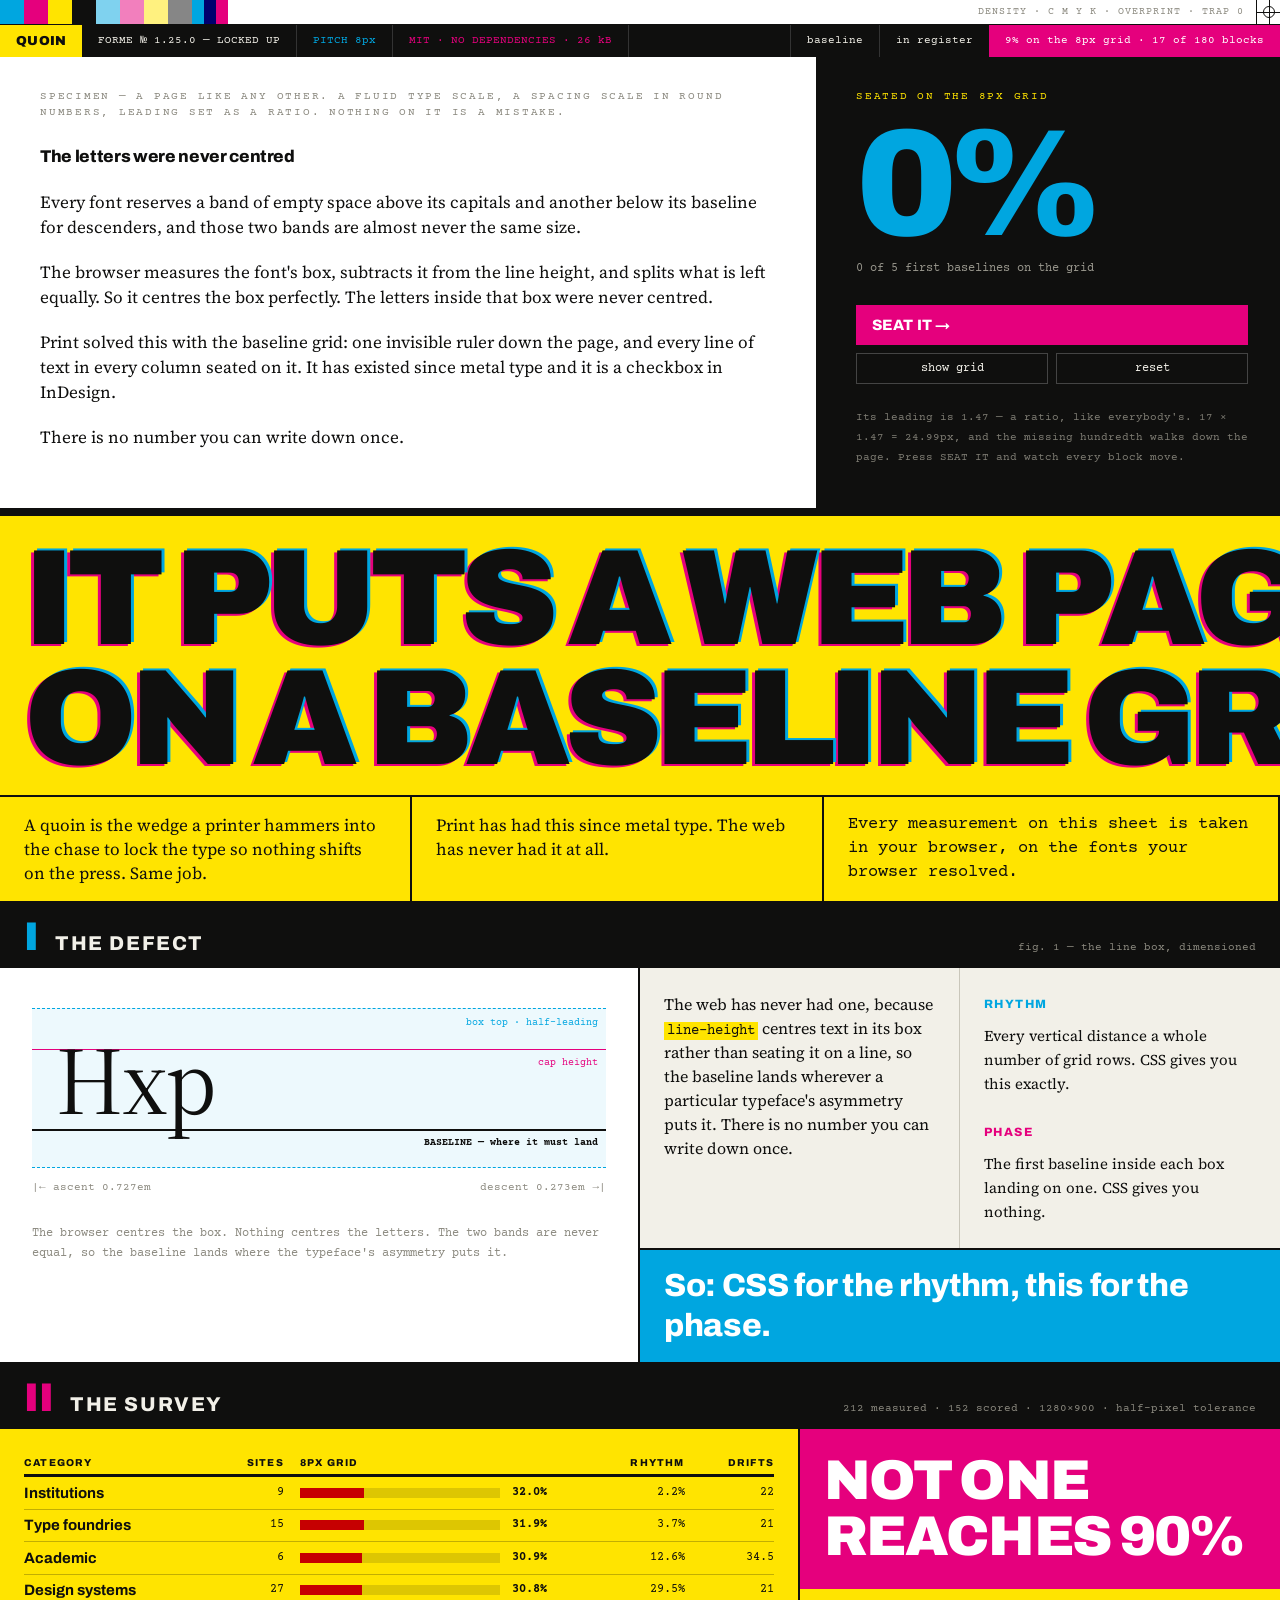
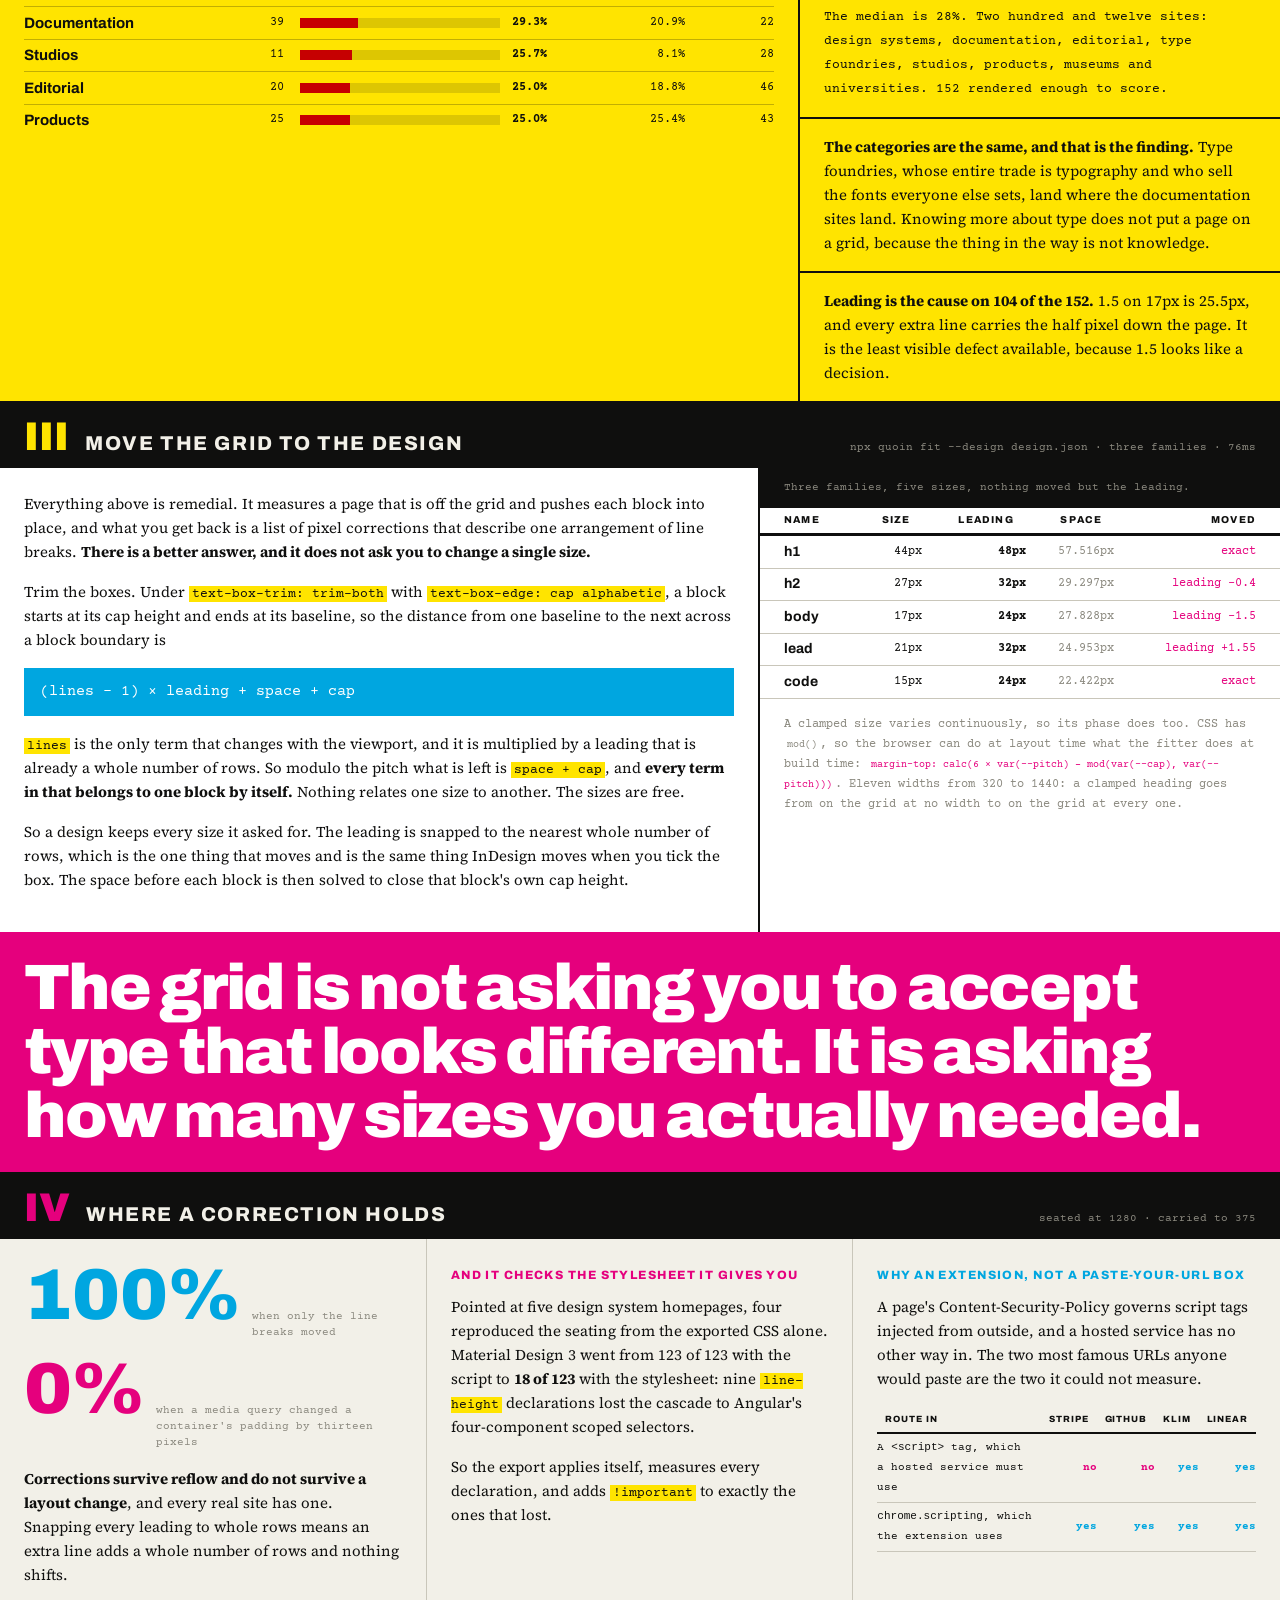
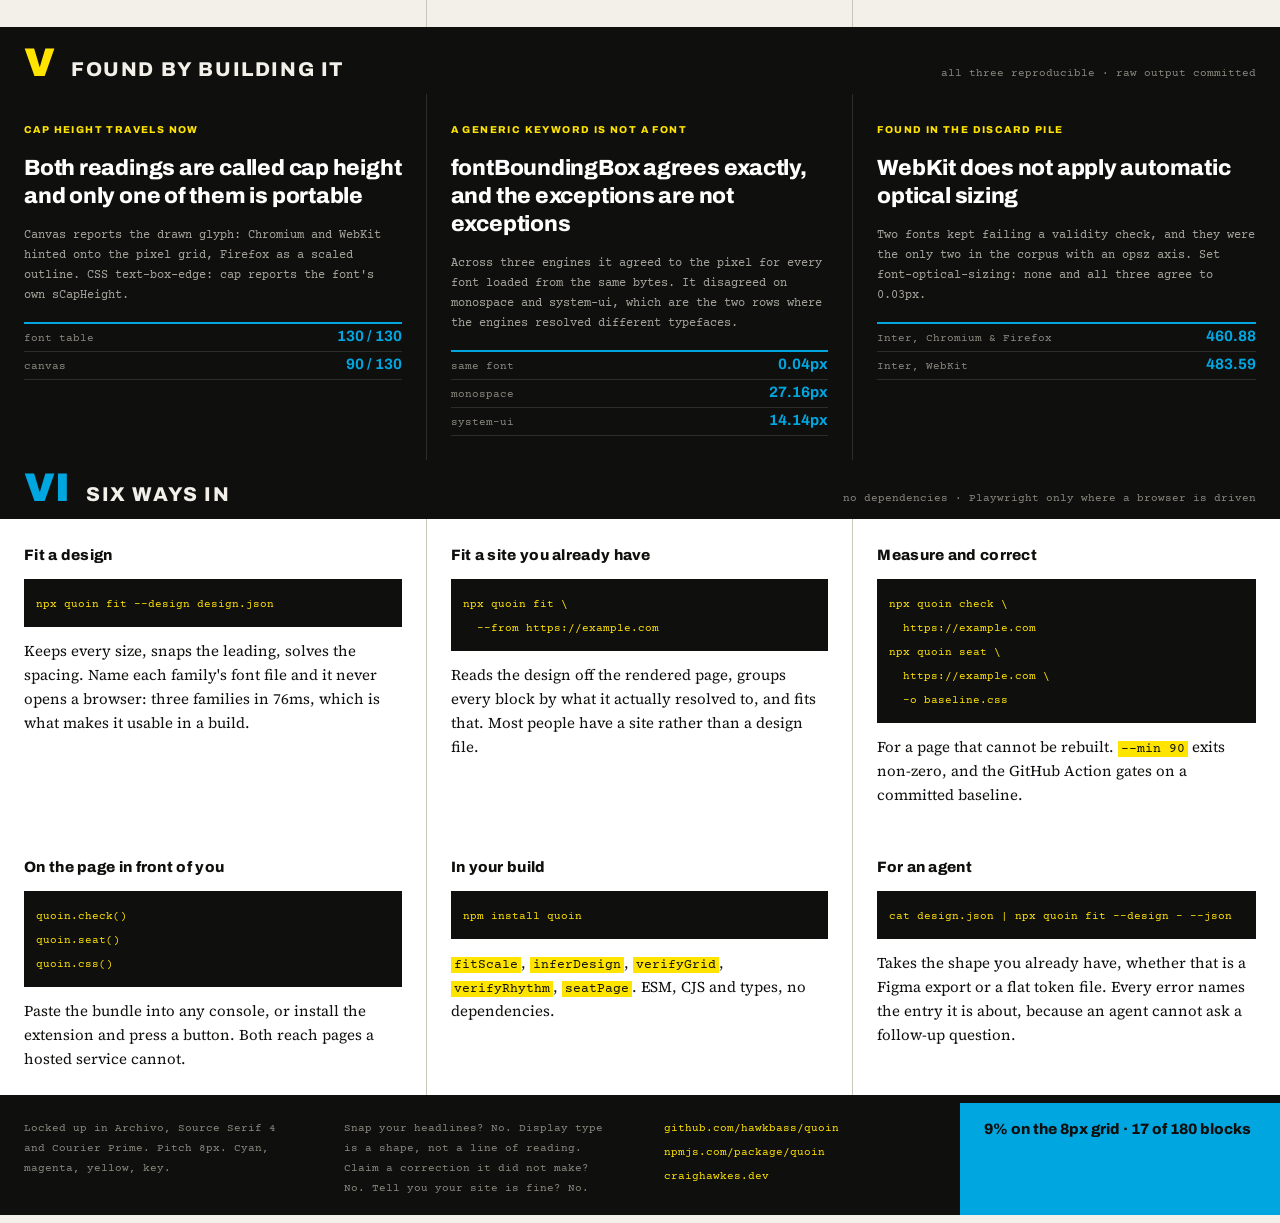
==== commit f1b05c57: "Rebuild the homepage as the locked-up forme: CMYK sheet, six plates, working specimen Design applied" ====
--- a/index.html
+++ b/index.html
@@ -11,13 +11,13 @@
 <meta property="og:type" content="website">
 <meta property="og:url" content="https://quoin.craighawkes.dev/">
 <meta property="og:title" content="Quoin: a baseline grid for the web">
-<meta property="og:description" content="Print has had baseline grids since metal type. The web has never had one. Seventeen of the best-designed sites measured, and not one is on a grid.">
+<meta property="og:description" content="Print has had baseline grids since metal type. The web has never had one. 212 sites measured, 152 scored, and not one reaches 90%.">
 <meta name="twitter:card" content="summary_large_image">
 
 <link rel="icon" href="/icon.svg" type="image/svg+xml">
 <link rel="preconnect" href="https://fonts.googleapis.com">
 <link rel="preconnect" href="https://fonts.gstatic.com" crossorigin>
-<link rel="stylesheet" href="https://fonts.googleapis.com/css2?family=Source+Serif+4:ital,opsz,wght@0,8..60,400;0,8..60,600;1,8..60,400&family=Archivo:wght@400;500;700;800;900&family=Courier+Prime:ital,wght@0,400;0,700;1,400&display=block">
+<link rel="stylesheet" href="https://fonts.googleapis.com/css2?family=Source+Serif+4:ital,opsz,wght@0,8..60,300;0,8..60,400;0,8..60,600;1,8..60,400&family=Archivo:wght@500;700;800;900&family=Courier+Prime:ital,wght@0,400;0,700;1,400&display=swap">
 <link rel="stylesheet" href="/style.css">
 
 <script type="application/ld+json">
@@ -34,327 +34,317 @@
 </script>
 </head>
 <body>
-<noscript><style>.finding{opacity:1!important;transform:none!important}</style></noscript>
-
-<a class="skip" href="#plate-i">Skip to the argument</a>
-
-<div class="pitch-cursor" aria-hidden="true"></div>
-
-<!-- ============================================================
-     Colour bar — density strip, CMYK swatches, registration target
-     ============================================================ -->
-<div class="colourbar" aria-hidden="true">
-  <span class="swatch swatch-c"></span><span class="swatch swatch-m"></span><span class="swatch swatch-y"></span><span class="swatch swatch-k"></span>
-  <span class="swatch swatch-c-50"></span><span class="swatch swatch-m-50"></span><span class="swatch swatch-y-50"></span><span class="swatch swatch-k-50"></span>
-  <span class="swatch swatch-c-trap"></span><span class="swatch swatch-m-trap"></span>
-  <span class="colourbar-spacer"></span>
-  <span class="colourbar-label">DENSITY &middot; C M Y K &middot; OVERPRINT &middot; TRAP 0</span>
-  <span class="reg-mark"><i></i><i></i><i></i></span>
-</div>
-
-<!-- ============================================================
-     Docket — the masthead strip: identity, meta, controls, live score
-     ============================================================ -->
-<div class="docket">
-  <span class="docket-brand">QUOIN</span>
-  <span class="docket-chip">FORME &#8470; <span data-version>1.1</span> &mdash; LOCKED UP</span>
-  <span class="docket-chip docket-chip-c">PITCH 8px</span>
-  <span class="docket-chip docket-chip-m">MIT &middot; NO DEPENDENCIES &middot; 26 kB</span>
-  <span class="docket-controls">
-    <button type="button" class="docket-btn" id="docketGrid" aria-pressed="false">baseline</button>
-    <button type="button" class="docket-btn" id="docketRegister" aria-pressed="false">in register</button>
-  </span>
-  <span class="docket-score" id="docketScore" data-score>measuring&hellip;</span>
-</div>
-
-<!-- ============================================================
-     The full-bleed working specimen
-     ============================================================ -->
-<div class="specimen">
-  <div class="specimen-sheet" id="specimenSheet">
-    <div class="specimen-grid" id="specimenGrid" aria-hidden="true"></div>
-    <p class="specimen-kicker">Specimen &mdash; a page like any other. A fluid type scale, a spacing scale in round numbers, leading set as a ratio. Nothing on it is a mistake.</p>
-    <h3 class="specimen-block" data-seat>The letters were never centred</h3>
-    <p class="specimen-block" data-seat>Every font reserves a band of empty space above its capitals and another below its baseline for descenders, and those two bands are almost never the same size.</p>
-    <p class="specimen-block" data-seat>The browser measures the font's box, subtracts it from the line height, and splits what is left equally. So it centres the box perfectly. The letters inside that box were never centred.</p>
-    <p class="specimen-block" data-seat>Print solved this with the baseline grid: one invisible ruler down the page, and every line of text in every column seated on it. It has existed since metal type and it is a checkbox in InDesign.</p>
-    <p class="specimen-block specimen-block-last" data-seat>There is no number you can write down once.</p>
+
+<a class="skip" href="#main">Skip to the argument</a>
+
+<div class="page">
+
+  <div class="grid-overlay" aria-hidden="true"></div>
+  <div class="cursor-rule" aria-hidden="true"></div>
+
+  <!-- colour bar, trim marks, registration -->
+  <div class="bar" aria-hidden="true">
+    <span class="sw sw-c"></span><span class="sw sw-m"></span><span class="sw sw-y"></span><span class="sw sw-k"></span>
+    <span class="sw sw-c2"></span><span class="sw sw-m2"></span><span class="sw sw-y2"></span><span class="sw sw-k2"></span>
+    <span class="sw sw-ov1"></span><span class="sw sw-ov2"></span>
+    <span class="bar__fill"></span>
+    <span class="bar__label">DENSITY &middot; C M Y K &middot; OVERPRINT &middot; TRAP 0</span>
+    <span class="bar__reg"><i></i><i></i><i></i></span>
   </div>
-  <div class="specimen-panel">
-    <p class="specimen-panel-kicker">Seated on the 8px grid</p>
-    <p class="specimen-score" id="specimenScore">&mdash;</p>
-    <p class="specimen-note" id="specimenNote">measuring the specimen&hellip;</p>
-    <div class="specimen-actions">
-      <button type="button" class="specimen-seat" id="specimenSeat" aria-pressed="false">SEAT IT &rarr;</button>
-      <div class="specimen-subactions">
-        <button type="button" id="specimenGridToggle" aria-pressed="false">show grid</button>
-        <button type="button" id="specimenReset">reset</button>
-      </div>
+
+  <!-- docket -->
+  <header class="docket">
+    <span class="docket__brand">QUOIN</span>
+    <span class="docket__cell">FORME &#8470; <span data-version>1.1</span> &mdash; LOCKED UP</span>
+    <span class="docket__cell docket__pitch">PITCH 8px</span>
+    <span class="docket__cell docket__mit">MIT &middot; NO DEPENDENCIES &middot; 26 kB</span>
+    <span class="docket__actions">
+      <button type="button" id="gridToggle" aria-pressed="false">baseline</button>
+      <button type="button" id="regToggle">in register</button>
+    </span>
+    <span class="docket__score" data-score>measuring&hellip;</span>
+  </header>
+
+  <!-- full-bleed working specimen -->
+  <section class="spec" aria-label="A page like any other, seated live">
+    <div class="spec__sheet" data-sheet>
+      <div class="spec__grid" data-specgrid aria-hidden="true"></div>
+      <p class="spec__kicker">Specimen &mdash; a page like any other. A fluid type scale, a spacing scale in round numbers, leading set as a ratio. Nothing on it is a mistake.</p>
+      <h2 class="spec__title" data-seat>The letters were never centred</h2>
+      <p data-seat>Every font reserves a band of empty space above its capitals and another below its baseline for descenders, and those two bands are almost never the same size.</p>
+      <p data-seat>The browser measures the font's box, subtracts it from the line height, and splits what is left equally. So it centres the box perfectly. The letters inside that box were never centred.</p>
+      <p data-seat>Print solved this with the baseline grid: one invisible ruler down the page, and every line of text in every column seated on it. It has existed since metal type and it is a checkbox in InDesign.</p>
+      <p data-seat>There is no number you can write down once.</p>
     </div>
-    <p class="specimen-footnote">Its leading is 1.47 &mdash; a ratio, like everybody's. 17 &times; 1.47 = 24.99px, and the missing hundredth walks down the page. Press SEAT IT and watch every block move.</p>
-  </div>
-</div>
-
-<!-- ============================================================
-     Masthead, cropped
-     ============================================================ -->
-<div class="masthead">
-  <p class="masthead-headline" id="masthead">IT PUTS A WEB PAGE<br>ON A BASELINE GRID</p>
-  <div class="masthead-strip">
-    <p>A quoin is the wedge a printer hammers into the chase to lock the type so nothing shifts on the press. Same job.</p>
-    <p>Print has had this since metal type. The web has never had it at all.</p>
-    <p class="mono">Every measurement on this sheet is taken in your browser, on the fonts your browser resolved.</p>
-  </div>
-</div>
-
-<!-- ============================================================
-     PLATE I — THE DEFECT
-     ============================================================ -->
-<div class="plate-head" id="plate-i">
-  <span class="plate-num plate-num-c">I</span>
-  <span class="plate-title">THE DEFECT</span>
-  <span class="plate-meta">fig. 1 &mdash; the line box, dimensioned</span>
-</div>
-<div class="plate plate-i">
-  <div class="diagram-col">
-    <div class="diagram">
-      <div class="diagram-cap-line"></div>
-      <div class="diagram-baseline"></div>
-      <p class="diagram-glyphs">Hxp</p>
-      <p class="diagram-label diagram-label-c">box top &middot; half-leading</p>
-      <p class="diagram-label diagram-label-m">cap height</p>
-      <p class="diagram-label diagram-label-baseline">BASELINE &mdash; where it must land</p>
+    <aside class="spec__panel">
+      <p class="spec__eyebrow">Seated on the 8px grid</p>
+      <p class="bigscore" data-bigscore>&mdash;</p>
+      <p class="spec__note" data-specnote>measuring the specimen&hellip;</p>
+      <div class="spec__controls">
+        <button type="button" id="seatIt" class="btn-seat">SEAT IT &rarr;</button>
+        <div class="spec__duo">
+          <button type="button" id="specGridBtn">show grid</button>
+          <button type="button" id="resetIt">reset</button>
+        </div>
+      </div>
+      <p class="spec__foot">Its leading is 1.47 &mdash; a ratio, like everybody's. 17 &times; 1.47 = 24.99px, and the missing hundredth walks down the page. Press SEAT IT and watch every block move.</p>
+    </aside>
+  </section>
+
+  <!-- masthead, cropped -->
+  <section class="mast">
+    <h1 class="mast__title" data-misreg>IT PUTS A WEB PAGE<br>ON A BASELINE GRID</h1>
+    <div class="mast__strip">
+      <p>A quoin is the wedge a printer hammers into the chase to lock the type so nothing shifts on the press. Same job.</p>
+      <p>Print has had this since metal type. The web has never had it at all.</p>
+      <p class="mast__fine">Every measurement on this sheet is taken in your browser, on the fonts your browser resolved.</p>
     </div>
-    <div class="diagram-scale"><span>|&larr; ascent 0.727em</span><span>descent 0.273em &rarr;|</span></div>
-    <p class="diagram-note">The browser centres the box. Nothing centres the letters. The two bands are never equal, so the baseline lands where the typeface's asymmetry puts it.</p>
-  </div>
-  <div class="plate-i-right">
-    <p class="plate-i-lede">The web has never had one, because <code>line-height</code> centres text in its box rather than seating it on a line, so the baseline lands wherever a particular typeface's asymmetry puts it. There is no number you can write down once.</p>
-    <div class="rhythm-phase">
-      <p class="label label-c">RHYTHM</p>
-      <p class="rhythm-phase-text">Every vertical distance a whole number of grid rows. CSS gives you this exactly.</p>
-      <p class="label label-m">PHASE</p>
-      <p class="rhythm-phase-text rhythm-phase-text-last">The first baseline inside each box landing on one. CSS gives you nothing.</p>
-    </div>
-    <p class="plate-close plate-close-c">So: CSS for the rhythm, this for the phase.</p>
-  </div>
-</div>
-
-<!-- ============================================================
-     PLATE II — THE SURVEY
-     ============================================================ -->
-<div class="plate-head">
-  <span class="plate-num plate-num-m">II</span>
-  <span class="plate-title">THE SURVEY</span>
-  <span class="plate-meta">212 measured &middot; 152 scored &middot; 1280&times;900 &middot; half-pixel tolerance</span>
-</div>
-<div class="plate plate-ii">
-  <div class="survey-col">
-    <table class="survey-table">
-      <thead>
-        <tr>
-          <th scope="col">Category</th>
-          <th scope="col">Sites</th>
-          <th scope="col" class="survey-grid-col">8px grid</th>
-          <th scope="col">Rhythm</th>
-          <th scope="col">Drifts</th>
-        </tr>
-      </thead>
-      <tbody>
-        <tr><th scope="row">Institutions</th><td>9</td><td><span class="bar-cell"><span class="bar-track"><span class="bar-fill" style="width:32%"></span></span><span class="bar-val">32.0%</span></span></td><td>2.2%</td><td>22</td></tr>
-        <tr><th scope="row">Type foundries</th><td>15</td><td><span class="bar-cell"><span class="bar-track"><span class="bar-fill" style="width:31.9%"></span></span><span class="bar-val">31.9%</span></span></td><td>3.7%</td><td>21</td></tr>
-        <tr><th scope="row">Academic</th><td>6</td><td><span class="bar-cell"><span class="bar-track"><span class="bar-fill" style="width:30.9%"></span></span><span class="bar-val">30.9%</span></span></td><td>12.6%</td><td>34.5</td></tr>
-        <tr><th scope="row">Design systems</th><td>27</td><td><span class="bar-cell"><span class="bar-track"><span class="bar-fill" style="width:30.8%"></span></span><span class="bar-val">30.8%</span></span></td><td>29.5%</td><td>21</td></tr>
-        <tr><th scope="row">Documentation</th><td>39</td><td><span class="bar-cell"><span class="bar-track"><span class="bar-fill" style="width:29.3%"></span></span><span class="bar-val">29.3%</span></span></td><td>20.9%</td><td>22</td></tr>
-        <tr><th scope="row">Studios</th><td>11</td><td><span class="bar-cell"><span class="bar-track"><span class="bar-fill" style="width:25.7%"></span></span><span class="bar-val">25.7%</span></span></td><td>8.1%</td><td>28</td></tr>
-        <tr><th scope="row">Editorial</th><td>20</td><td><span class="bar-cell"><span class="bar-track"><span class="bar-fill" style="width:25%"></span></span><span class="bar-val">25.0%</span></span></td><td>18.8%</td><td>46</td></tr>
-        <tr><th scope="row">Products</th><td>25</td><td><span class="bar-cell"><span class="bar-track"><span class="bar-fill" style="width:25%"></span></span><span class="bar-val">25.0%</span></span></td><td>25.4%</td><td>43</td></tr>
-      </tbody>
-    </table>
-  </div>
-  <div class="survey-side">
-    <p class="stat-banner">NOT ONE REACHES 90%</p>
-    <p class="survey-note survey-note-mono">The median is 28%. Two hundred and twelve sites: design systems, documentation, editorial, type foundries, studios, products, museums and universities. 152 rendered enough to score.</p>
-    <p class="survey-note"><strong>The categories are the same, and that is the finding.</strong> Type foundries, whose entire trade is typography and who sell the fonts everyone else sets, land where the documentation sites land. Knowing more about type does not put a page on a grid, because the thing in the way is not knowledge.</p>
-    <p class="survey-note survey-note-last"><strong>Leading is the cause on 104 of the 152.</strong> 1.5 on 17px is 25.5px, and every extra line carries the half pixel down the page. It is the least visible defect available, because 1.5 looks like a decision.</p>
-  </div>
-</div>
-
-<!-- ============================================================
-     PLATE III — MOVE THE GRID TO THE DESIGN
-     ============================================================ -->
-<div class="plate-head">
-  <span class="plate-num plate-num-y">III</span>
-  <span class="plate-title">MOVE THE GRID TO THE DESIGN</span>
-  <span class="plate-meta">npx quoin fit --design design.json &middot; three families &middot; 76ms</span>
-</div>
-<div class="plate-iii-wrap">
-  <div class="plate plate-iii">
-    <div class="plate-iii-text">
-      <p class="plate-iii-lede">Everything above is remedial. It measures a page that is off the grid and pushes each block into place, and what you get back is a list of pixel corrections that describe one arrangement of line breaks. <strong>There is a better answer, and it does not ask you to change a single size.</strong></p>
-      <p>Trim the boxes. Under <code>text-box-trim: trim-both</code> with <code>text-box-edge: cap alphabetic</code>, a block starts at its cap height and ends at its baseline, so the distance from one baseline to the next across a block boundary is</p>
-      <p class="formula formula-c"><code>(lines &minus; 1) &times; leading + space + cap</code></p>
-      <p><code>lines</code> is the only term that changes with the viewport, and it is multiplied by a leading that is already a whole number of rows. So modulo the pitch what is left is <code>space + cap</code>, and <strong>every term in that belongs to one block by itself.</strong> Nothing relates one size to another. The sizes are free.</p>
-      <p>So a design keeps every size it asked for. The leading is snapped to the nearest whole number of rows, which is the one thing that moves and is the same thing InDesign moves when you tick the box. The space before each block is then solved to close that block's own cap height.</p>
-    </div>
-    <div class="plate-iii-table">
-      <table class="fit-table">
-        <caption>Three families, five sizes, nothing moved but the leading.</caption>
-        <thead>
-          <tr>
-            <th scope="col">Name</th>
-            <th scope="col">Size</th>
-            <th scope="col">Leading</th>
-            <th scope="col">Space</th>
-            <th scope="col">Moved</th>
-          </tr>
-        </thead>
-        <tbody>
-          <tr><th scope="row">h1</th><td>44px</td><td class="lead-col">48px</td><td class="dim-col">57.516px</td><td class="moved-col">exact</td></tr>
-          <tr><th scope="row">h2</th><td>27px</td><td class="lead-col">32px</td><td class="dim-col">29.297px</td><td class="moved-col">leading &minus;0.4</td></tr>
-          <tr><th scope="row">body</th><td>17px</td><td class="lead-col">24px</td><td class="dim-col">27.828px</td><td class="moved-col">leading &minus;1.5</td></tr>
-          <tr><th scope="row">lead</th><td>21px</td><td class="lead-col">32px</td><td class="dim-col">24.953px</td><td class="moved-col">leading +1.55</td></tr>
-          <tr><th scope="row">code</th><td>15px</td><td class="lead-col">24px</td><td class="dim-col">22.422px</td><td class="moved-col">exact</td></tr>
-        </tbody>
-      </table>
-      <p class="fit-note">A clamped size varies continuously, so its phase does too. CSS has <code>mod()</code>, so the browser can do at layout time what the fitter does at build time: <code class="fit-note-formula">margin-top: calc(6 &times; var(--pitch) &minus; mod(var(--cap), var(--pitch)))</code>. Eleven widths from 320 to 1440: a clamped heading goes from on the grid at no width to on the grid at every one.</p>
-    </div>
-  </div>
-  <p class="plate-close plate-close-m plate-close-wide">The grid is not asking you to accept type that looks different. It is asking how many sizes you actually needed.</p>
-</div>
-
-<!-- ============================================================
-     PLATE IV — WHERE A CORRECTION HOLDS
-     ============================================================ -->
-<div class="plate-head">
-  <span class="plate-num plate-num-m">IV</span>
-  <span class="plate-title">WHERE A CORRECTION HOLDS</span>
-  <span class="plate-meta">seated at 1280 &middot; carried to 375</span>
-</div>
-<div class="plate plate-iv">
-  <div class="holds-col">
-    <p class="stat-row"><span class="stat-num stat-num-c">100%</span><span class="stat-cap">when only the line breaks moved</span></p>
-    <p class="stat-row"><span class="stat-num stat-num-m">0%</span><span class="stat-cap">when a media query changed a container's padding by thirteen pixels</span></p>
-    <p class="holds-text"><strong>Corrections survive reflow and do not survive a layout change</strong>, and every real site has one. Snapping every leading to whole rows means an extra line adds a whole number of rows and nothing shifts.</p>
-  </div>
-  <div class="holds-col">
-    <p class="label label-m">AND IT CHECKS THE STYLESHEET IT GIVES YOU</p>
-    <p class="holds-text">Pointed at five design system homepages, four reproduced the seating from the exported CSS alone. Material Design 3 went from 123 of 123 with the script to <strong>18 of 123</strong> with the stylesheet: nine <code>line-height</code> declarations lost the cascade to Angular's four-component scoped selectors.</p>
-    <p class="holds-text holds-text-last">So the export applies itself, measures every declaration, and adds <code>!important</code> to exactly the ones that lost.</p>
-  </div>
-  <div class="holds-col">
-    <p class="label label-c">WHY AN EXTENSION, NOT A PASTE-YOUR-URL BOX</p>
-    <p class="holds-text">A page's Content-Security-Policy governs script tags injected from outside, and a hosted service has no other way in. The two most famous URLs anyone would paste are the two it could not measure.</p>
-    <table class="csp-table">
-      <thead><tr><th scope="col">Route in</th><th scope="col">Stripe</th><th scope="col">GitHub</th><th scope="col">Klim</th><th scope="col">Linear</th></tr></thead>
-      <tbody>
-        <tr><th scope="row">A <code>&lt;script&gt;</code> tag, which a hosted service must use</th><td class="no">no</td><td class="no">no</td><td class="yes">yes</td><td class="yes">yes</td></tr>
-        <tr><th scope="row"><code>chrome.scripting</code>, which the extension uses</th><td class="yes">yes</td><td class="yes">yes</td><td class="yes">yes</td><td class="yes">yes</td></tr>
-      </tbody>
-    </table>
-  </div>
-</div>
-
-<!-- ============================================================
-     PLATE V — FOUND BY BUILDING IT
-     ============================================================ -->
-<div class="plate-head">
-  <span class="plate-num plate-num-y">V</span>
-  <span class="plate-title">FOUND BY BUILDING IT</span>
-  <span class="plate-meta">all three reproducible &middot; raw output committed</span>
-</div>
-<div class="findings-grid">
-  <article class="finding" data-reveal>
-    <p class="finding-kick">Cap height travels now</p>
-    <h3>Both readings are called cap height and only one of them is portable</h3>
-    <p class="finding-body">Canvas reports the drawn glyph: Chromium and WebKit hinted onto the pixel grid, Firefox as a scaled outline. CSS <code>text-box-edge: cap</code> reports the font's own <code>sCapHeight</code>.</p>
-    <dl class="finding-figures">
-      <div><dt>font table</dt><dd>130 / 130</dd></div>
-      <div><dt>canvas</dt><dd>90 / 130</dd></div>
-    </dl>
-  </article>
-  <article class="finding" data-reveal>
-    <p class="finding-kick">A generic keyword is not a font</p>
-    <h3>fontBoundingBox agrees exactly, and the exceptions are not exceptions</h3>
-    <p class="finding-body">Across three engines it agreed to the pixel for every font loaded from the same bytes. It disagreed on monospace and system-ui, which are the two rows where the engines resolved different typefaces.</p>
-    <dl class="finding-figures">
-      <div><dt>same font</dt><dd>0.04px</dd></div>
-      <div><dt>monospace</dt><dd>27.16px</dd></div>
-      <div><dt>system-ui</dt><dd>14.14px</dd></div>
-    </dl>
-  </article>
-  <article class="finding" data-reveal>
-    <p class="finding-kick">Found in the discard pile</p>
-    <h3>WebKit does not apply automatic optical sizing</h3>
-    <p class="finding-body">Two fonts kept failing a validity check, and they were the only two in the corpus with an opsz axis. Set font-optical-sizing: none and all three agree to 0.03px.</p>
-    <dl class="finding-figures">
-      <div><dt>Inter, Chromium &amp; Firefox</dt><dd>460.88</dd></div>
-      <div><dt>Inter, WebKit</dt><dd>483.59</dd></div>
-    </dl>
-  </article>
-</div>
-
-<!-- ============================================================
-     PLATE VI — SIX WAYS IN
-     ============================================================ -->
-<div class="plate-head">
-  <span class="plate-num plate-num-c">VI</span>
-  <span class="plate-title">SIX WAYS IN</span>
-  <span class="plate-meta">no dependencies &middot; Playwright only where a browser is driven</span>
-</div>
-<div class="ways-grid">
-  <article class="way">
-    <h3>Fit a design</h3>
-    <pre><code>npx quoin fit --design design.json</code></pre>
-    <p>Keeps every size, snaps the leading, solves the spacing. Name each family's font file and it never opens a browser: three families in <strong>76ms</strong>, which is what makes it usable in a build.</p>
-  </article>
-  <article class="way">
-    <h3>Fit a site you already have</h3>
-    <pre><code>npx quoin fit \
+  </section>
+
+  <main id="main">
+
+    <!-- PLATE I -->
+    <header class="platehead">
+      <span class="platehead__num platehead__num--c">I</span>
+      <h2 class="platehead__title">THE DEFECT</h2>
+      <span class="platehead__fig">fig. 1 &mdash; the line box, dimensioned</span>
+    </header>
+    <section class="defect">
+      <div class="defect__figcell">
+        <figure class="linebox">
+          <div class="linebox__box">
+            <i class="linebox__cap"></i>
+            <i class="linebox__base"></i>
+            <p class="linebox__glyph">Hxp</p>
+            <span class="linebox__tag linebox__tag--top">box top &middot; half-leading</span>
+            <span class="linebox__tag linebox__tag--cap">cap height</span>
+            <span class="linebox__tag linebox__tag--base">BASELINE &mdash; where it must land</span>
+          </div>
+          <p class="linebox__dims"><span>|&larr; ascent 0.727em</span><span>descent 0.273em &rarr;|</span></p>
+        </figure>
+        <p class="defect__caption">The browser centres the box. Nothing centres the letters. The two bands are never equal, so the baseline lands where the typeface's asymmetry puts it.</p>
+      </div>
+      <div class="defect__side">
+        <p class="defect__lead">The web has never had one, because <code class="chip">line-height</code> centres text in its box rather than seating it on a line, so the baseline lands wherever a particular typeface's asymmetry puts it. There is no number you can write down once.</p>
+        <div class="defect__cells">
+          <h3 class="kick kick--c">RHYTHM</h3>
+          <p>Every vertical distance a whole number of grid rows. CSS gives you this exactly.</p>
+          <h3 class="kick kick--m">PHASE</h3>
+          <p>The first baseline inside each box landing on one. CSS gives you nothing.</p>
+        </div>
+        <p class="defect__banner">So: CSS for the rhythm, this for the phase.</p>
+      </div>
+    </section>
+
+    <!-- PLATE II -->
+    <header class="platehead">
+      <span class="platehead__num platehead__num--m">II</span>
+      <h2 class="platehead__title">THE SURVEY</h2>
+      <span class="platehead__fig">212 measured &middot; 152 scored &middot; 1280&times;900 &middot; half-pixel tolerance</span>
+    </header>
+    <section class="survey">
+      <div class="survey__tablewrap">
+        <table class="t-survey">
+          <thead><tr>
+            <th scope="col" class="l">CATEGORY</th>
+            <th scope="col">SITES</th>
+            <th scope="col" class="l wide">8PX GRID</th>
+            <th scope="col">RHYTHM</th>
+            <th scope="col">DRIFTS</th>
+          </tr></thead>
+          <tbody>
+            <tr><th scope="row">Institutions</th><td>9</td><td class="l"><span class="barcell"><span class="track"><span class="fill" style="width:32%"></span></span><b>32.0%</b></span></td><td>2.2%</td><td>22</td></tr>
+            <tr><th scope="row">Type foundries</th><td>15</td><td class="l"><span class="barcell"><span class="track"><span class="fill" style="width:32%"></span></span><b>31.9%</b></span></td><td>3.7%</td><td>21</td></tr>
+            <tr><th scope="row">Academic</th><td>6</td><td class="l"><span class="barcell"><span class="track"><span class="fill" style="width:31%"></span></span><b>30.9%</b></span></td><td>12.6%</td><td>34.5</td></tr>
+            <tr><th scope="row">Design systems</th><td>27</td><td class="l"><span class="barcell"><span class="track"><span class="fill" style="width:31%"></span></span><b>30.8%</b></span></td><td>29.5%</td><td>21</td></tr>
+            <tr><th scope="row">Documentation</th><td>39</td><td class="l"><span class="barcell"><span class="track"><span class="fill" style="width:29%"></span></span><b>29.3%</b></span></td><td>20.9%</td><td>22</td></tr>
+            <tr><th scope="row">Studios</th><td>11</td><td class="l"><span class="barcell"><span class="track"><span class="fill" style="width:26%"></span></span><b>25.7%</b></span></td><td>8.1%</td><td>28</td></tr>
+            <tr><th scope="row">Editorial</th><td>20</td><td class="l"><span class="barcell"><span class="track"><span class="fill" style="width:25%"></span></span><b>25.0%</b></span></td><td>18.8%</td><td>46</td></tr>
+            <tr><th scope="row">Products</th><td>25</td><td class="l"><span class="barcell"><span class="track"><span class="fill" style="width:25%"></span></span><b>25.0%</b></span></td><td>25.4%</td><td>43</td></tr>
+          </tbody>
+        </table>
+      </div>
+      <aside class="survey__side">
+        <p class="survey__big">NOT ONE REACHES 90%</p>
+        <p class="survey__note">The median is 28%. Two hundred and twelve sites: design systems, documentation, editorial, type foundries, studios, products, museums and universities. 152 rendered enough to score.</p>
+        <p class="survey__finding"><strong>The categories are the same, and that is the finding.</strong> Type foundries, whose entire trade is typography and who sell the fonts everyone else sets, land where the documentation sites land. Knowing more about type does not put a page on a grid, because the thing in the way is not knowledge.</p>
+        <p class="survey__finding survey__finding--last"><strong>Leading is the cause on 104 of the 152.</strong> 1.5 on 17px is 25.5px, and every extra line carries the half pixel down the page. It is the least visible defect available, because 1.5 looks like a decision.</p>
+      </aside>
+    </section>
+
+    <!-- PLATE III -->
+    <header class="platehead">
+      <span class="platehead__num platehead__num--y">III</span>
+      <h2 class="platehead__title">MOVE THE GRID TO THE DESIGN</h2>
+      <span class="platehead__fig">npx quoin fit --design design.json &middot; three families &middot; 76ms</span>
+    </header>
+    <section class="fit">
+      <div class="fit__body">
+        <div class="fit__text">
+          <p class="fit__lead">Everything above is remedial. It measures a page that is off the grid and pushes each block into place, and what you get back is a list of pixel corrections that describe one arrangement of line breaks. <strong>There is a better answer, and it does not ask you to change a single size.</strong></p>
+          <p>Trim the boxes. Under <code class="chip">text-box-trim: trim-both</code> with <code class="chip">text-box-edge: cap alphabetic</code>, a block starts at its cap height and ends at its baseline, so the distance from one baseline to the next across a block boundary is</p>
+          <p class="formula">(lines &minus; 1) &times; leading + space + cap</p>
+          <p><code class="chip">lines</code> is the only term that changes with the viewport, and it is multiplied by a leading that is already a whole number of rows. So modulo the pitch what is left is <code class="chip">space + cap</code>, and <strong>every term in that belongs to one block by itself.</strong> Nothing relates one size to another. The sizes are free.</p>
+          <p>So a design keeps every size it asked for. The leading is snapped to the nearest whole number of rows, which is the one thing that moves and is the same thing InDesign moves when you tick the box. The space before each block is then solved to close that block's own cap height.</p>
+        </div>
+        <aside class="fit__side">
+          <table class="t-fit">
+            <caption>Three families, five sizes, nothing moved but the leading.</caption>
+            <thead><tr>
+              <th scope="col" class="l">NAME</th>
+              <th scope="col">SIZE</th>
+              <th scope="col">LEADING</th>
+              <th scope="col">SPACE</th>
+              <th scope="col">MOVED</th>
+            </tr></thead>
+            <tbody>
+              <tr><th scope="row">h1</th><td>44px</td><td class="strong">48px</td><td class="faint">57.516px</td><td class="moved">exact</td></tr>
+              <tr><th scope="row">h2</th><td>27px</td><td class="strong">32px</td><td class="faint">29.297px</td><td class="moved">leading &minus;0.4</td></tr>
+              <tr><th scope="row">body</th><td>17px</td><td class="strong">24px</td><td class="faint">27.828px</td><td class="moved">leading &minus;1.5</td></tr>
+              <tr><th scope="row">lead</th><td>21px</td><td class="strong">32px</td><td class="faint">24.953px</td><td class="moved">leading +1.55</td></tr>
+              <tr><th scope="row">code</th><td>15px</td><td class="strong">24px</td><td class="faint">22.422px</td><td class="moved">exact</td></tr>
+            </tbody>
+          </table>
+          <p class="fit__mod">A clamped size varies continuously, so its phase does too. CSS has <code class="chip chip--plain">mod()</code>, so the browser can do at layout time what the fitter does at build time: <code class="chip chip--m">margin-top: calc(6 &times; var(--pitch) &minus; mod(var(--cap), var(--pitch)))</code>. Eleven widths from 320 to 1440: a clamped heading goes from on the grid at no width to on the grid at every one.</p>
+        </aside>
+      </div>
+      <p class="fit__banner">The grid is not asking you to accept type that looks different. It is asking how many sizes you actually needed.</p>
+    </section>
+
+    <!-- PLATE IV -->
+    <header class="platehead">
+      <span class="platehead__num platehead__num--m">IV</span>
+      <h2 class="platehead__title">WHERE A CORRECTION HOLDS</h2>
+      <span class="platehead__fig">seated at 1280 &middot; carried to 375</span>
+    </header>
+    <section class="holds">
+      <div class="holds__cell">
+        <p class="stat"><span class="stat__num stat__num--c">100%</span><span class="stat__label">when only the line breaks moved</span></p>
+        <p class="stat"><span class="stat__num stat__num--m">0%</span><span class="stat__label">when a media query changed a container's padding by thirteen pixels</span></p>
+        <p class="holds__body"><strong>Corrections survive reflow and do not survive a layout change</strong>, and every real site has one. Snapping every leading to whole rows means an extra line adds a whole number of rows and nothing shifts.</p>
+      </div>
+      <div class="holds__cell">
+        <h3 class="kick kick--m">AND IT CHECKS THE STYLESHEET IT GIVES YOU</h3>
+        <p class="holds__body">Pointed at five design system homepages, four reproduced the seating from the exported CSS alone. Material Design 3 went from 123 of 123 with the script to <strong>18 of 123</strong> with the stylesheet: nine <code class="chip">line-height</code> declarations lost the cascade to Angular's four-component scoped selectors.</p>
+        <p class="holds__body holds__body--last">So the export applies itself, measures every declaration, and adds <code class="chip">!important</code> to exactly the ones that lost.</p>
+      </div>
+      <div class="holds__cell">
+        <h3 class="kick kick--c">WHY AN EXTENSION, NOT A PASTE-YOUR-URL BOX</h3>
+        <p class="holds__body">A page's Content-Security-Policy governs script tags injected from outside, and a hosted service has no other way in. The two most famous URLs anyone would paste are the two it could not measure.</p>
+        <table class="t-csp">
+          <thead><tr>
+            <th scope="col" class="l">ROUTE IN</th>
+            <th scope="col">STRIPE</th>
+            <th scope="col">GITHUB</th>
+            <th scope="col">KLIM</th>
+            <th scope="col">LINEAR</th>
+          </tr></thead>
+          <tbody>
+            <tr><th scope="row" class="l">A <code>&lt;script&gt;</code> tag, which a hosted service must use</th><td class="bad">no</td><td class="bad">no</td><td class="ok">yes</td><td class="ok">yes</td></tr>
+            <tr><th scope="row" class="l"><code>chrome.scripting</code>, which the extension uses</th><td class="ok">yes</td><td class="ok">yes</td><td class="ok">yes</td><td class="ok">yes</td></tr>
+          </tbody>
+        </table>
+      </div>
+    </section>
+
+    <!-- PLATE V -->
+    <header class="platehead">
+      <span class="platehead__num platehead__num--y">V</span>
+      <h2 class="platehead__title">FOUND BY BUILDING IT</h2>
+      <span class="platehead__fig">all three reproducible &middot; raw output committed</span>
+    </header>
+    <section class="findings">
+      <article data-reveal>
+        <p class="f-kick">Cap height travels now</p>
+        <h3>Both readings are called cap height and only one of them is portable</h3>
+        <p class="f-body">Canvas reports the drawn glyph: Chromium and WebKit hinted onto the pixel grid, Firefox as a scaled outline. CSS text-box-edge: cap reports the font's own sCapHeight.</p>
+        <dl class="f-figs">
+          <div><dt>font table</dt><dd>130 / 130</dd></div>
+          <div><dt>canvas</dt><dd>90 / 130</dd></div>
+        </dl>
+      </article>
+      <article data-reveal>
+        <p class="f-kick">A generic keyword is not a font</p>
+        <h3>fontBoundingBox agrees exactly, and the exceptions are not exceptions</h3>
+        <p class="f-body">Across three engines it agreed to the pixel for every font loaded from the same bytes. It disagreed on monospace and system-ui, which are the two rows where the engines resolved different typefaces.</p>
+        <dl class="f-figs">
+          <div><dt>same font</dt><dd>0.04px</dd></div>
+          <div><dt>monospace</dt><dd>27.16px</dd></div>
+          <div><dt>system-ui</dt><dd>14.14px</dd></div>
+        </dl>
+      </article>
+      <article data-reveal>
+        <p class="f-kick">Found in the discard pile</p>
+        <h3>WebKit does not apply automatic optical sizing</h3>
+        <p class="f-body">Two fonts kept failing a validity check, and they were the only two in the corpus with an opsz axis. Set font-optical-sizing: none and all three agree to 0.03px.</p>
+        <dl class="f-figs">
+          <div><dt>Inter, Chromium &amp; Firefox</dt><dd>460.88</dd></div>
+          <div><dt>Inter, WebKit</dt><dd>483.59</dd></div>
+        </dl>
+      </article>
+    </section>
+
+    <!-- PLATE VI -->
+    <header class="platehead">
+      <span class="platehead__num platehead__num--c">VI</span>
+      <h2 class="platehead__title">SIX WAYS IN</h2>
+      <span class="platehead__fig">no dependencies &middot; Playwright only where a browser is driven</span>
+    </header>
+    <section class="ways">
+      <article>
+        <h3>Fit a design</h3>
+        <pre><code>npx quoin fit --design design.json</code></pre>
+        <p>Keeps every size, snaps the leading, solves the spacing. Name each family's font file and it never opens a browser: three families in 76ms, which is what makes it usable in a build.</p>
+      </article>
+      <article>
+        <h3>Fit a site you already have</h3>
+        <pre><code>npx quoin fit \
   --from https://example.com</code></pre>
-    <p>Reads the design off the rendered page, groups every block by what it actually resolved to, and fits that. Most people have a site rather than a design file.</p>
-  </article>
-  <article class="way">
-    <h3>Measure and correct</h3>
-    <pre><code>npx quoin check \
+        <p>Reads the design off the rendered page, groups every block by what it actually resolved to, and fits that. Most people have a site rather than a design file.</p>
+      </article>
+      <article>
+        <h3>Measure and correct</h3>
+        <pre><code>npx quoin check \
   https://example.com
 npx quoin seat \
   https://example.com \
   -o baseline.css</code></pre>
-    <p>For a page that cannot be rebuilt. <code>--min 90</code> exits non-zero, and the GitHub Action gates on a committed baseline.</p>
-  </article>
-  <article class="way">
-    <h3>On the page in front of you</h3>
-    <pre><code>quoin.check()
+        <p>For a page that cannot be rebuilt. <code>--min 90</code> exits non-zero, and the GitHub Action gates on a committed baseline.</p>
+      </article>
+      <article>
+        <h3>On the page in front of you</h3>
+        <pre><code>quoin.check()
 quoin.seat()
 quoin.css()</code></pre>
-    <p>Paste the bundle into any console, or install the extension and press a button. Both reach pages a hosted service cannot.</p>
-  </article>
-  <article class="way">
-    <h3>In your build</h3>
-    <pre><code>npm install quoin</code></pre>
-    <p><code>fitScale</code>, <code>inferDesign</code>, <code>verifyGrid</code>, <code>verifyRhythm</code>, <code>seatPage</code>. ESM, CJS and types, no dependencies.</p>
-  </article>
-  <article class="way">
-    <h3>For an agent</h3>
-    <pre><code>cat design.json | npx quoin fit --design - --json</code></pre>
-    <p>Takes the shape you already have, whether that is a Figma export or a flat token file. Every error names the entry it is about, because an agent cannot ask a follow-up question.</p>
-  </article>
+        <p>Paste the bundle into any console, or install the extension and press a button. Both reach pages a hosted service cannot.</p>
+      </article>
+      <article>
+        <h3>In your build</h3>
+        <pre><code>npm install quoin</code></pre>
+        <p><code>fitScale</code>, <code>inferDesign</code>, <code>verifyGrid</code>, <code>verifyRhythm</code>, <code>seatPage</code>. ESM, CJS and types, no dependencies.</p>
+      </article>
+      <article>
+        <h3>For an agent</h3>
+        <pre><code>cat design.json | npx quoin fit --design - --json</code></pre>
+        <p>Takes the shape you already have, whether that is a Figma export or a flat token file. Every error names the entry it is about, because an agent cannot ask a follow-up question.</p>
+      </article>
+    </section>
+
+  </main>
+
+  <!-- colophon -->
+  <footer class="colo">
+    <p class="colo__cell">Locked up in Archivo, Source Serif 4 and Courier Prime. Pitch 8px. Cyan, magenta, yellow, key.</p>
+    <p class="colo__cell">Snap your headlines? No. Display type is a shape, not a line of reading. Claim a correction it did not make? No. Tell you your site is fine? No.</p>
+    <ul class="colo__links">
+      <li><a href="https://github.com/hawkbass/quoin">github.com/hawkbass/quoin</a></li>
+      <li><a href="https://www.npmjs.com/package/quoin">npmjs.com/package/quoin</a></li>
+      <li><a href="https://craighawkes.dev">craighawkes.dev</a></li>
+    </ul>
+    <p class="colo__score" data-score>measuring&hellip;</p>
+  </footer>
+
 </div>
-
-<!-- ============================================================
-     Footer / colophon
-     ============================================================ -->
-<footer class="forme-footer">
-  <p class="footer-col">Locked up in Archivo, Source Serif 4 and Courier Prime. Pitch 8px. Cyan, magenta, yellow, key.</p>
-  <p class="footer-col">Snap your headlines? No. Display type is a shape, not a line of reading. Claim a correction it did not make? No. Pretend it saw everything? No &mdash; closed shadow roots and frames are counted and named. Tell you your site is fine? No.</p>
-  <ul class="footer-links">
-    <li><a href="https://github.com/hawkbass/quoin">github.com/hawkbass/quoin</a></li>
-    <li><a href="https://www.npmjs.com/package/quoin">npmjs.com/package/quoin</a></li>
-    <li><a href="https://craighawkes.dev">craighawkes.dev</a></li>
-  </ul>
-  <p class="footer-score" id="footerScore" data-score>measuring&hellip;</p>
-</footer>
 
 <script src="/quoin.global.js"></script>
 <script src="/main.js"></script>
--- a/style.css
+++ b/style.css
@@ -1,183 +1,150 @@
-/* The site — Forme 1.1
-
-   A press-shop plate rather than a page: locked-up blocks, dimensioned like a
-   drawing, packed to the edges. Process inks — cyan, magenta, yellow, key —
-   as flat plates rather than accents, not a paper-and-ink book page. The
-   masthead is deliberately out of register by default; the docket's
-   "in register" control puts it back. That is the one joke on the page.
-
-   Everything vertical is still a multiple of eight, for the same reason it
-   always was: the tool this page is arguing for needs a page that already
-   quantises its rhythm before it can do anything about phase. This page
-   measures itself live, in the docket and the footer, using the real
-   library (quoin.global.js) rather than a copy of its logic.
+/*
+   Quoin — the site for a baseline grid.
+
+   Locked up like a printing forme: one 8px pitch, four inks (cyan, magenta,
+   yellow, key) on paper, three typefaces — Archivo for display, Source Serif 4
+   for reading, Courier Prime for measurement. Every distance below is a whole
+   number of rows; the page argues for what it practises.
 */
 
 :root {
   --pitch: 8px;
-
-  --ink:    #0F0F0E;
-  --paper:  #F2F0E8;
-  --white:  #FFFFFF;
-  --cyan:   #00A6E0;
-  --magenta:#E5007D;
-  --yellow: #FFE400;
-  --faint:  #8B897F;
-  --rule:   #C9C6BA;
-
-  --serif: "Source Serif 4", Georgia, "Times New Roman", serif;
-  --sans:  "Archivo", ui-sans-serif, "Helvetica Neue", sans-serif;
-  --mono:  "Courier Prime", ui-monospace, SFMono-Regular, Consolas, monospace;
-}
-
-*, *::before, *::after { box-sizing: border-box; }
+  /* inks */
+  --k: #0F0F0E;          /* key */
+  --paper: #F2F0E8;
+  --white: #FFFFFF;
+  --c: #00A6E0;          /* cyan */
+  --m: #E5007D;          /* magenta */
+  --y: #FFE400;          /* yellow */
+  /* supporting neutrals */
+  --faint: #8B897F;
+  --rule: #C9C6BA;
+  /* type */
+  --s: "Source Serif 4", Georgia, serif;
+  --m2: "Archivo", ui-sans-serif, sans-serif;
+  --t: "Courier Prime", ui-monospace, monospace;
+}
+
+* { box-sizing: border-box; }
+
 html { -webkit-text-size-adjust: 100%; }
-h1, h2, h3, h4, p, ul, ol, dl, dd, figure { margin: 0; padding: 0; }
-h1, h2, h3, h4 { font-weight: 400; font-size: inherit; line-height: inherit; }
-button { font: inherit; }
-img, svg { display: block; max-width: 100%; }
-table { border-collapse: collapse; }
 
 body {
   margin: 0;
-  /* Fixed-width plates below (640px, 456px, 480px, 520px, 320px columns)
-     do not reflow gracefully under ~1200px; the design has not been given a
-     narrow-width treatment yet (tracked as follow-up work), so a min-width
-     trades a horizontal scrollbar for a layout that never half-collapses. */
-  min-width: 1200px;
   background: var(--paper);
-  color: var(--ink);
-  font-family: var(--serif);
+  color: var(--k);
+  font-family: var(--s);
   font-size: 16px;
   line-height: 24px;
-  font-kerning: normal;
-  -webkit-font-smoothing: antialiased;
-}
-
-a { color: var(--yellow); text-decoration-thickness: 1px; text-underline-offset: 3px; }
-a:hover { color: var(--cyan); }
-:focus-visible { outline: 2px solid var(--cyan); outline-offset: 2px; }
-
-code {
-  font-family: var(--mono);
-  font-size: .85em;
-  line-height: 0;
-  background: var(--yellow);
-  color: var(--ink);
-  padding: 1px 3px;
-}
-pre code { background: none; padding: 0; color: inherit; }
-
-@media (prefers-reduced-motion: reduce) {
-  *, *::before, *::after { transition: none !important; animation: none !important; }
-}
-
-.skip {
+}
+
+.page { position: relative; }
+
+/* The two overlays live inside .page so their grid stays anchored to the
+   document, not the viewport — a grid that scrolls with the page is not the
+   grid the page is set on. */
+.grid-overlay {
   position: absolute;
-  left: -9999px;
-  background: var(--ink);
-  color: var(--paper);
-  padding: 8px 16px;
-  font-family: var(--mono);
-  font-size: 13px;
-  z-index: 100;
-}
-.skip:focus { left: 8px; top: 8px; }
-
-/* ---------- the two live overlays ---------- */
-
-/* The docket's "baseline" control: the whole page's 8px pitch, drawn as
-   hairlines. Off until asked for, same as the specimen's local one below. */
-body::after {
-  content: "";
-  position: fixed;
   inset: 0;
-  z-index: 40;
+  z-index: 89;
   pointer-events: none;
   opacity: 0;
   transition: opacity 140ms linear;
   background-image: repeating-linear-gradient(
-    to bottom, rgba(229, 0, 125, .35) 0 1px, transparent 1px var(--pitch));
-}
-body.grid-on::after { opacity: 1; }
-
-/* A rule that snaps to the pitch under the pointer, so the grid is
-   something you can feel rather than something you are told is there. */
-.pitch-cursor {
-  position: fixed;
+    to bottom,
+    rgba(229, 0, 125, .35) 0 1px,
+    transparent 1px var(--pitch)
+  );
+}
+body.grid-on .grid-overlay { opacity: 1; }
+
+.cursor-rule {
+  position: absolute;
   left: 0;
   right: 0;
   top: 0;
   height: 1px;
-  z-index: 41;
+  z-index: 90;
   pointer-events: none;
-  background: var(--cyan);
+  background: var(--c);
   opacity: 0;
   transition: opacity 200ms linear;
 }
-.pitch-cursor.on { opacity: .5; }
-
-/* ---------- colour bar ---------- */
-
-.colourbar { display: flex; align-items: stretch; background: var(--white); border-bottom: 1px solid var(--ink); }
-.swatch { width: 24px; }
-.swatch-c { background: var(--cyan); }
-.swatch-m { background: var(--magenta); }
-.swatch-y { background: var(--yellow); }
-.swatch-k { background: var(--ink); }
-.swatch-c-50 { background: rgba(0, 166, 224, .5); }
-.swatch-m-50 { background: rgba(229, 0, 125, .5); }
-.swatch-y-50 { background: rgba(255, 228, 0, .5); }
-.swatch-k-50 { background: rgba(15, 15, 14, .5); }
-.swatch-c-trap { background: var(--cyan); mix-blend-mode: multiply; }
-.swatch-m-trap { background: var(--magenta); mix-blend-mode: multiply; margin-left: -12px; }
-.colourbar-spacer { flex: 1; }
-.colourbar-label {
+body.rule-live .cursor-rule { opacity: .5; }
+
+/* ---------------------------------------------------------------- *
+   Colour bar, trim marks, registration
+* ---------------------------------------------------------------- */
+.bar {
+  display: flex;
+  align-items: stretch;
+  background: var(--white);
+  border-bottom: 1px solid var(--k);
+}
+.sw { width: 24px; flex: none; }
+.sw-c  { background: var(--c); }
+.sw-m  { background: var(--m); }
+.sw-y  { background: var(--y); }
+.sw-k  { background: var(--k); }
+.sw-c2 { background: rgba(0, 166, 224, .5); }
+.sw-m2 { background: rgba(229, 0, 125, .5); }
+.sw-y2 { background: rgba(255, 228, 0, .5); }
+.sw-k2 { background: rgba(15, 15, 14, .5); }
+.sw-ov1 { background: var(--c); mix-blend-mode: multiply; }
+.sw-ov2 { background: var(--m); mix-blend-mode: multiply; margin-left: -12px; }
+.bar__fill { flex: 1; }
+.bar__label {
   padding: 2px 12px;
-  font-family: var(--mono);
+  font-family: var(--t);
   font-size: 10px;
   line-height: 20px;
   color: var(--faint);
   letter-spacing: .1em;
-}
-.reg-mark { position: relative; width: 24px; border-left: 1px solid var(--ink); }
-.reg-mark i { display: block; position: absolute; background: var(--ink); }
-.reg-mark i:nth-child(1) { left: 50%; top: 0; bottom: 0; width: 1px; }
-.reg-mark i:nth-child(2) { top: 50%; left: 0; right: 0; height: 1px; }
-.reg-mark i:nth-child(3) {
-  left: 50%; top: 50%; width: 12px; height: 12px; margin: -6px 0 0 -6px;
-  background: none; border: 1px solid var(--ink); border-radius: 50%;
-}
-
-/* ---------- docket ---------- */
-
+  white-space: nowrap;
+}
+.bar__reg { position: relative; width: 24px; flex: none; border-left: 1px solid var(--k); }
+.bar__reg i { position: absolute; background: var(--k); }
+.bar__reg i:nth-child(1) { left: 50%; top: 0; bottom: 0; width: 1px; }
+.bar__reg i:nth-child(2) { top: 50%; left: 0; right: 0; height: 1px; }
+.bar__reg i:nth-child(3) {
+  left: 50%; top: 50%;
+  width: 12px; height: 12px;
+  margin: -6px 0 0 -6px;
+  border: 1px solid var(--k);
+  border-radius: 50%;
+  background: transparent;
+}
+
+/* ---------------------------------------------------------------- *
+   Docket
+* ---------------------------------------------------------------- */
 .docket {
   display: flex;
   align-items: stretch;
   flex-wrap: nowrap;
+  white-space: nowrap;
   overflow-x: auto;
-  background: var(--ink);
+  background: var(--k);
   color: var(--paper);
-  font-family: var(--mono);
+  font-family: var(--t);
   font-size: 11px;
   line-height: 24px;
 }
-.docket-brand {
+.docket__brand {
   padding: 4px 16px;
-  background: var(--yellow);
-  color: var(--ink);
-  font-family: var(--sans);
+  background: var(--y);
+  color: var(--k);
+  font-family: var(--m2);
   font-weight: 900;
   letter-spacing: .02em;
   font-size: 13px;
-  white-space: nowrap;
-}
-.docket-chip { padding: 4px 16px; border-right: 1px solid #333; white-space: nowrap; }
-.docket-chip-c { color: var(--cyan); }
-.docket-chip-m { color: var(--magenta); }
-.docket-controls { display: flex; margin-left: auto; }
-.docket-btn {
-  font-family: var(--mono);
+}
+.docket__cell { padding: 4px 16px; border-right: 1px solid #333; }
+.docket__pitch { color: var(--c); }
+.docket__mit { color: var(--m); }
+.docket__actions { display: flex; margin-left: auto; }
+.docket__actions button {
+  font-family: var(--t);
   font-size: 11px;
   line-height: 24px;
   padding: 4px 16px;
@@ -186,91 +153,99 @@
   background: transparent;
   color: var(--paper);
   cursor: pointer;
-  white-space: nowrap;
-}
-.docket-btn:hover { background: rgba(255, 255, 255, .08); }
-.docket-btn[aria-pressed="true"] { color: var(--yellow); }
-.docket-score { padding: 4px 16px; background: var(--magenta); color: #fff; white-space: nowrap; }
-
-/* ---------- the full-bleed working specimen ---------- */
-
-.specimen { display: grid; grid-template-columns: 1fr 456px; border-bottom: 8px solid var(--ink); }
-
-.specimen-sheet {
+}
+.docket__actions button:hover { background: rgba(255, 255, 255, .08); }
+.docket__score { padding: 4px 16px; background: var(--m); color: #fff; }
+
+/* ---------------------------------------------------------------- *
+   The working specimen
+* ---------------------------------------------------------------- */
+.spec {
+  display: grid;
+  grid-template-columns: 1fr 456px;
+  border-bottom: 8px solid var(--k);
+}
+.spec__sheet {
   position: relative;
   background: var(--white);
-  border-right: 8px solid var(--ink);
+  border-right: 8px solid var(--k);
   padding: 32px 40px 40px;
-  overflow: hidden;
-}
-.specimen-grid {
+}
+.spec__grid {
   position: absolute;
   inset: 0;
   pointer-events: none;
   opacity: 0;
   transition: opacity 120ms linear;
   background-image: repeating-linear-gradient(
-    to bottom, rgba(0, 166, 224, .5) 0 1px, transparent 1px var(--pitch));
-}
-.specimen-sheet.show-grid .specimen-grid { opacity: 1; }
-.specimen-kicker {
+    to bottom,
+    rgba(0, 166, 224, .5) 0 1px,
+    transparent 1px 8px
+  );
+}
+.spec__grid.on { opacity: 1; }
+.spec__kicker {
   position: relative;
-  margin-bottom: 24px;
-  font-family: var(--mono);
+  margin: 0 0 24px;
+  font-family: var(--t);
   font-size: 11px;
   line-height: 16px;
   letter-spacing: .16em;
   text-transform: uppercase;
   color: var(--faint);
 }
-h3.specimen-block {
-  font-family: var(--sans);
+.spec__sheet [data-seat] { position: relative; margin: 0 0 20px; font-size: 17px; line-height: 1.47; }
+.spec__sheet [data-seat]:last-child { margin-bottom: 0; }
+.spec__title {
+  font-family: var(--m2);
   font-size: 31px;
   line-height: 1.47;
   font-weight: 800;
   letter-spacing: -.02em;
 }
-.specimen-block { position: relative; margin-bottom: 20px; font-size: 17px; line-height: 1.47; }
-.specimen-block-last { margin-bottom: 0; }
-
-.specimen-panel { background: var(--ink); color: var(--paper); padding: 32px 32px 40px; display: flex; flex-direction: column; }
-.specimen-panel-kicker {
-  margin-bottom: 8px;
-  font-family: var(--mono);
+.spec__panel {
+  background: var(--k);
+  color: var(--paper);
+  padding: 32px 32px 40px;
+  display: flex;
+  flex-direction: column;
+}
+.spec__eyebrow {
+  margin: 0 0 8px;
+  font-family: var(--t);
   font-size: 11px;
   line-height: 16px;
   letter-spacing: .16em;
   text-transform: uppercase;
-  color: var(--yellow);
-}
-.specimen-score {
-  font-family: var(--sans);
+  color: var(--y);
+}
+.bigscore {
+  margin: 0;
+  font-family: var(--m2);
   font-size: 152px;
   line-height: 144px;
   font-weight: 900;
   letter-spacing: -.05em;
-  color: var(--cyan);
-  font-variant-numeric: tabular-nums;
-}
-.specimen-note { margin-bottom: 24px; font-family: var(--mono); font-size: 12px; line-height: 24px; color: #9A988E; }
-.specimen-actions { display: grid; gap: 8px; margin-bottom: 24px; }
-.specimen-seat {
-  font-family: var(--sans);
+  color: var(--c);
+}
+.spec__note { margin: 0 0 24px; font-family: var(--t); font-size: 12px; line-height: 24px; color: #9A988E; }
+.spec__controls { display: grid; gap: 8px; margin-bottom: 24px; }
+.btn-seat {
+  font-family: var(--m2);
   font-weight: 800;
   font-size: 15px;
   letter-spacing: .02em;
   padding: 12px 16px;
   border: 0;
-  background: var(--magenta);
+  background: var(--m);
   color: #fff;
   cursor: pointer;
   text-align: left;
 }
-.specimen-seat:hover { background: #C40070; }
-.specimen-seat[aria-pressed="true"] { background: var(--cyan); color: var(--ink); }
-.specimen-subactions { display: grid; grid-template-columns: 1fr 1fr; gap: 8px; }
-.specimen-subactions button {
-  font-family: var(--mono);
+.btn-seat:hover { background: #F23D97; }
+.spec__duo { display: grid; grid-template-columns: 1fr 1fr; gap: 8px; }
+.spec__duo button {
+  font-family: var(--t);
   font-size: 12px;
   padding: 8px 12px;
   border: 1px solid #444;
@@ -278,210 +253,378 @@
   color: var(--paper);
   cursor: pointer;
 }
-.specimen-subactions button:hover { background: #1C1C1A; }
-.specimen-subactions button[aria-pressed="true"] { color: var(--cyan); border-color: var(--cyan); }
-.specimen-footnote { margin-top: auto; font-family: var(--mono); font-size: 11px; line-height: 20px; color: #7E7C73; }
-
-/* ---------- masthead, cropped ---------- */
-
-.masthead { position: relative; background: var(--yellow); border-bottom: 8px solid var(--ink); overflow: hidden; }
-.masthead-headline {
+.spec__duo button:hover { border-color: var(--paper); }
+.spec__foot { margin: auto 0 0; font-family: var(--t); font-size: 11px; line-height: 20px; color: #7E7C73; }
+
+/* ---------------------------------------------------------------- *
+   Masthead, cropped
+* ---------------------------------------------------------------- */
+.mast { position: relative; background: var(--y); border-bottom: 8px solid var(--k); overflow: hidden; }
+.mast__title {
+  margin: 0;
   padding: 24px 0 16px 24px;
-  font-family: var(--sans);
+  font-family: var(--m2);
   font-weight: 900;
-  font-size: 136px;
-  line-height: 120px;
+  font-size: clamp(56px, 11.3vw, 136px);
+  line-height: .88;
   letter-spacing: -.055em;
   white-space: nowrap;
-  color: var(--ink);
-  text-shadow: 3px -2px 0 var(--cyan), -3px 2px 0 var(--magenta);
-  transition: text-shadow 200ms linear;
-}
-.masthead-headline.in-register { text-shadow: none; }
-.masthead-strip { display: grid; grid-template-columns: 1fr 1fr 456px; border-top: 2px solid var(--ink); }
-.masthead-strip p { padding: 16px 24px; border-right: 2px solid var(--ink); font-size: 17px; line-height: 24px; }
-.masthead-strip p:last-child { border-right: 0; }
-.masthead-strip p.mono { font-family: var(--mono); font-size: 12px; line-height: 24px; }
-
-/* ---------- plate heads ---------- */
-
-.plate-head { display: flex; align-items: baseline; gap: 16px; background: var(--ink); color: var(--paper); padding: 8px 24px; }
-.plate-num { font-family: var(--sans); font-weight: 900; font-size: 40px; line-height: 40px; }
-.plate-num-c { color: var(--cyan); }
-.plate-num-m { color: var(--magenta); }
-.plate-num-y { color: var(--yellow); }
-.plate-title { font-family: var(--sans); font-weight: 800; font-size: 20px; letter-spacing: .08em; }
-.plate-meta { margin-left: auto; font-family: var(--mono); font-size: 11px; color: var(--faint); white-space: nowrap; }
-
-.plate-close { color: #fff; font-family: var(--sans); font-weight: 800; letter-spacing: -.01em; }
-.plate-close-c { background: var(--cyan); }
-.plate-close-m { background: var(--magenta); }
-.plate-close-wide { padding: 24px; font-size: 64px; line-height: 64px; letter-spacing: -.035em; text-wrap: balance; }
-
-.label { margin-bottom: 8px; font-family: var(--sans); font-size: 12px; font-weight: 800; letter-spacing: .12em; }
-.label-c { color: var(--cyan); }
-.label-m { color: var(--magenta); }
-
-/* ---------- Plate I — the defect ---------- */
-
-.plate-i { display: grid; grid-template-columns: 640px 1fr; border-bottom: 8px solid var(--ink); }
-.diagram-col { position: relative; background: var(--white); border-right: 2px solid var(--ink); padding: 40px 32px 32px; }
-.diagram {
+  color: var(--k);
+  /* out of register by default — a decision, not an accident */
+  text-shadow: 3px -2px 0 var(--c), -3px 2px 0 var(--m);
+}
+body.reg-in .mast__title { text-shadow: none; }
+.mast__strip { display: grid; grid-template-columns: 1fr 1fr 456px; border-top: 2px solid var(--k); }
+.mast__strip p { margin: 0; padding: 16px 24px; border-right: 2px solid var(--k); font-size: 17px; line-height: 24px; }
+.mast__fine { font-family: var(--t); font-size: 12px; line-height: 24px; border-right: 0; }
+
+/* ---------------------------------------------------------------- *
+   Plate headers
+* ---------------------------------------------------------------- */
+.platehead {
+  display: flex;
+  align-items: baseline;
+  gap: 16px;
+  background: var(--k);
+  color: var(--paper);
+  padding: 8px 24px;
+}
+.platehead__num { font-family: var(--m2); font-weight: 900; font-size: 40px; line-height: 40px; }
+.platehead__num--c { color: var(--c); }
+.platehead__num--m { color: var(--m); }
+.platehead__num--y { color: var(--y); }
+.platehead__title { margin: 0; font-family: var(--m2); font-weight: 800; font-size: 20px; letter-spacing: .08em; }
+.platehead__fig { margin-left: auto; font-family: var(--t); font-size: 11px; color: #8B897F; white-space: nowrap; }
+
+/* Inline measurement chips */
+.chip { font-family: var(--t); font-size: .85em; line-height: 0; background: var(--y); padding: 1px 3px; }
+.chip--plain { background: none; }
+.chip--m { background: none; color: var(--m); }
+
+/* ---------------------------------------------------------------- *
+   Plate I — the defect
+* ---------------------------------------------------------------- */
+.defect { display: grid; grid-template-columns: 640px 1fr; border-bottom: 8px solid var(--k); }
+.defect__figcell { position: relative; background: var(--white); border-right: 2px solid var(--k); padding: 40px 32px 32px; }
+.linebox { margin: 0; }
+.linebox__box {
   position: relative;
   height: 160px;
-  border-top: 1px dashed var(--cyan);
-  border-bottom: 1px dashed var(--cyan);
+  border-top: 1px dashed var(--c);
+  border-bottom: 1px dashed var(--c);
   background: rgba(0, 166, 224, .07);
 }
-.diagram-cap-line { position: absolute; left: 0; right: 0; top: 40px; height: 1px; background: var(--magenta); }
-.diagram-baseline { position: absolute; left: 0; right: 0; top: 120px; height: 2px; background: var(--ink); }
-.diagram-glyphs { position: absolute; left: 24px; top: 24px; font-family: var(--serif); font-size: 96px; line-height: 96px; }
-.diagram-label { position: absolute; right: 8px; font-family: var(--mono); font-size: 10px; }
-.diagram-label-c { top: 2px; color: var(--cyan); }
-.diagram-label-m { top: 42px; color: var(--magenta); }
-.diagram-label-baseline { top: 122px; font-weight: 700; color: var(--ink); }
-.diagram-scale { display: flex; justify-content: space-between; padding-top: 8px; font-family: var(--mono); font-size: 11px; color: var(--faint); }
-.diagram-note { margin-top: 24px; font-family: var(--mono); font-size: 12px; line-height: 20px; color: var(--faint); }
-
-.plate-i-right { display: grid; grid-template-columns: 1fr 1fr; background: var(--paper); }
-.plate-i-lede { padding: 24px; border-right: 1px solid var(--rule); font-size: 16px; line-height: 24px; }
-.rhythm-phase { padding: 24px; }
-.rhythm-phase-text { margin-bottom: 24px; font-size: 15px; line-height: 24px; }
-.rhythm-phase-text-last { margin-bottom: 0; }
-.plate-i-right .plate-close {
+.linebox__cap { position: absolute; left: 0; right: 0; top: 40px; height: 1px; background: var(--m); }
+.linebox__base { position: absolute; left: 0; right: 0; top: 120px; height: 2px; background: var(--k); }
+.linebox__glyph { position: absolute; left: 24px; top: 24px; margin: 0; font-family: var(--s); font-size: 96px; line-height: 96px; }
+.linebox__tag { position: absolute; right: 8px; margin: 0; font-family: var(--t); font-size: 10px; white-space: nowrap; }
+.linebox__tag--top { top: 2px; color: var(--c); }
+.linebox__tag--cap { top: 42px; color: var(--m); }
+.linebox__tag--base { top: 122px; font-weight: 700; }
+.linebox__dims { display: flex; justify-content: space-between; gap: 8px; padding-top: 8px; margin: 0; font-family: var(--t); font-size: 11px; color: var(--faint); }
+.defect__caption { margin: 24px 0 0; font-family: var(--t); font-size: 12px; line-height: 20px; color: var(--faint); }
+.defect__side { display: grid; grid-template-columns: 1fr 1fr; background: var(--paper); }
+.defect__lead { margin: 0; padding: 24px; border-right: 1px solid var(--rule); font-size: 16px; line-height: 24px; }
+.defect__cells { padding: 24px; }
+.kick { margin: 0 0 8px; font-family: var(--m2); font-size: 12px; font-weight: 800; letter-spacing: .12em; }
+.kick--c { color: var(--c); }
+.kick--m { color: var(--m); }
+.defect__cells p { margin: 0 0 24px; font-size: 15px; line-height: 24px; }
+.defect__cells p:last-child { margin-bottom: 0; }
+.defect__banner {
   grid-column: span 2;
+  margin: 0;
   padding: 16px 24px;
-  border-top: 2px solid var(--ink);
+  border-top: 2px solid var(--k);
+  background: var(--c);
+  color: #fff;
+  font-family: var(--m2);
+  font-weight: 800;
   font-size: 32px;
   line-height: 40px;
-}
-
-/* ---------- Plate II — the survey ---------- */
-
-.plate-ii { background: var(--yellow); border-bottom: 8px solid var(--ink); display: grid; grid-template-columns: 1fr 480px; }
-.survey-col { padding: 24px; border-right: 2px solid var(--ink); }
-
-.survey-table {
+  letter-spacing: -.01em;
+}
+
+/* ---------------------------------------------------------------- *
+   Plate II — the survey
+* ---------------------------------------------------------------- */
+.survey { background: var(--y); border-bottom: 8px solid var(--k); display: grid; grid-template-columns: 1fr 480px; }
+.survey__tablewrap { padding: 24px; border-right: 2px solid var(--k); overflow-x: auto; }
+.t-survey, .t-fit {
   width: 100%;
   border-collapse: separate;
   border-spacing: 0;
-  font-family: var(--mono);
+  font-family: var(--t);
   font-size: 12px;
   line-height: 24px;
   font-variant-numeric: tabular-nums;
 }
-.survey-table th, .survey-table td { text-align: right; padding: 3.5px 0 4px 16px; border-bottom: 1px solid rgba(15, 15, 14, .25); }
-.survey-table thead th {
-  font-family: var(--sans);
+.t-survey thead th {
+  font-family: var(--m2);
   font-weight: 800;
   font-size: 10px;
   letter-spacing: .12em;
-  color: var(--ink);
-  border-bottom: 3px solid var(--ink);
+  color: var(--k);
+  border-bottom: 3px solid var(--k);
   padding: 2px 0 3px 16px;
   line-height: 16px;
-}
-.survey-table thead th:first-child { text-align: left; padding-left: 0; }
-.survey-table thead th.survey-grid-col { text-align: left; padding-left: 24px; width: 300px; }
-.survey-table th[scope="row"] { text-align: left; font-family: var(--sans); font-size: 15px; font-weight: 700; line-height: 24px; padding: 3.5px 16px 4px 0; }
-.survey-table td:nth-child(3) { text-align: left; padding-left: 24px; }
-
-.bar-cell { display: flex; align-items: center; gap: 12px; }
-.bar-track { flex: none; width: 200px; height: 10px; background: rgba(15, 15, 14, .14); }
-.bar-fill { display: block; height: 10px; background: var(--magenta); mix-blend-mode: multiply; }
-.bar-val { font-weight: 700; }
-
-.survey-side {}
-.stat-banner { padding: 24px; background: var(--magenta); color: #fff; font-family: var(--sans); font-weight: 900; font-size: 56px; line-height: 56px; letter-spacing: -.03em; }
-.survey-note { padding: 16px 24px; border-bottom: 2px solid var(--ink); font-size: 15px; line-height: 24px; }
-.survey-note-mono { font-family: var(--mono); font-size: 13px; line-height: 24px; }
-.survey-note-last { border-bottom: 0; }
-
-/* ---------- Plate III — move the grid to the design ---------- */
-
-.plate-iii-wrap { border-bottom: 8px solid var(--ink); }
-.plate-iii { display: grid; grid-template-columns: 1fr 520px; background: var(--white); }
-.plate-iii-text { padding: 24px; border-right: 2px solid var(--ink); }
-.plate-iii-lede { margin-bottom: 16px; font-size: 19px; line-height: 28px; }
-.plate-iii-text p { margin-bottom: 16px; font-size: 15px; line-height: 24px; }
-.plate-iii-text p:last-child { margin-bottom: 0; }
-.formula { margin-bottom: 16px; padding: 12px 16px; font-family: var(--mono); font-size: 15px; line-height: 24px; }
-.formula code { background: none; padding: 0; font-size: inherit; color: inherit; }
-.formula-c { background: var(--cyan); color: #fff; }
-
-.fit-table { width: 100%; border-collapse: separate; border-spacing: 0; font-family: var(--mono); font-size: 12px; line-height: 24px; font-variant-numeric: tabular-nums; }
-.fit-table caption { text-align: left; padding: 12px 24px; background: var(--ink); color: var(--faint); font-family: var(--mono); font-size: 11px; line-height: 16px; }
-.fit-table thead th {
+  text-align: right;
+}
+.t-survey thead th.l, .t-fit thead th.l { text-align: left; }
+.t-survey thead th:first-child { padding-left: 0; }
+.t-survey thead th.wide { width: 300px; }
+.t-survey tbody th[scope="row"] {
   text-align: left;
-  font-family: var(--sans);
+  font-family: var(--m2);
+  font-size: 15px;
+  font-weight: 700;
+  line-height: 24px;
+  padding: 3.5px 16px 4px 0;
+  border-bottom: 1px solid rgba(15, 15, 14, .25);
+}
+.t-survey tbody td { text-align: right; line-height: 24px; padding: 3.5px 0 4px 16px; border-bottom: 1px solid rgba(15, 15, 14, .25); }
+.t-survey tbody td.l { text-align: left; }
+.t-survey tbody tr:last-child th, .t-survey tbody tr:last-child td { border-bottom: 0; }
+.barcell { display: flex; align-items: center; gap: 12px; }
+.track { flex: none; width: 200px; height: 10px; background: rgba(15, 15, 14, .14); }
+.fill { display: block; height: 10px; background: var(--m); mix-blend-mode: multiply; }
+.barcell b { font-weight: 700; }
+.survey__big {
+  margin: 0;
+  padding: 24px;
+  background: var(--m);
+  color: #fff;
+  font-family: var(--m2);
+  font-weight: 900;
+  font-size: 56px;
+  line-height: 56px;
+  letter-spacing: -.03em;
+}
+.survey__note { margin: 0; padding: 16px 24px; border-bottom: 2px solid var(--k); font-family: var(--t); font-size: 13px; line-height: 24px; }
+.survey__finding { margin: 0; padding: 16px 24px; border-bottom: 2px solid var(--k); font-size: 15px; line-height: 24px; }
+.survey__finding--last { border-bottom: 0; }
+
+/* ---------------------------------------------------------------- *
+   Plate III — the fit
+* ---------------------------------------------------------------- */
+.fit { border-bottom: 8px solid var(--k); }
+.fit__body { display: grid; grid-template-columns: 1fr 520px; background: var(--white); }
+.fit__text { padding: 24px; border-right: 2px solid var(--k); }
+.fit__text p { margin: 0 0 16px; font-size: 15px; line-height: 24px; }
+.fit__lead { font-size: 19px; line-height: 28px; }
+.formula { padding: 12px 16px; background: var(--c); color: #fff; font-family: var(--t); font-size: 15px; line-height: 24px; }
+.t-fit caption {
+  text-align: left;
+  padding: 12px 24px;
+  background: var(--k);
+  color: #8B897F;
+  font-family: var(--t);
+  font-size: 11px;
+  line-height: 16px;
+}
+.t-fit thead th {
+  font-family: var(--m2);
   font-weight: 800;
   font-size: 10px;
   letter-spacing: .12em;
-  border-bottom: 3px solid var(--ink);
-  padding: 4px 12px 5px 24px;
+  border-bottom: 3px solid var(--k);
+  padding: 4px 12px 5px;
   line-height: 16px;
-}
-.fit-table thead th:not(:first-child) { text-align: right; padding: 4px 0 5px 12px; }
-.fit-table thead th:last-child { padding-right: 24px; }
-.fit-table tbody th { text-align: left; font-family: var(--sans); font-size: 14px; font-weight: 700; line-height: 24px; padding: 3.5px 12px 4px 24px; border-bottom: 1px solid var(--rule); }
-.fit-table td { text-align: right; padding: 3.5px 12px 4px 12px; border-bottom: 1px solid var(--rule); }
-.fit-table td.dim-col { color: var(--faint); }
-.fit-table td.moved-col { color: var(--magenta); padding-right: 24px; }
-.fit-table tbody tr:hover { background: var(--yellow); }
-.fit-note { padding: 16px 24px; font-family: var(--mono); font-size: 12px; line-height: 20px; color: var(--faint); }
-.fit-note code { background: none; padding: 0; font-size: inherit; line-height: 0; color: inherit; }
-.fit-note-formula { color: var(--magenta); }
-
-/* ---------- Plate IV — where a correction holds ---------- */
-
-.plate-iv { display: grid; grid-template-columns: 1fr 1fr 1fr; background: var(--paper); border-bottom: 8px solid var(--ink); }
-.holds-col { padding: 24px; border-right: 1px solid var(--rule); }
-.holds-col:last-child { border-right: 0; }
-.stat-row { margin-bottom: 16px; display: flex; align-items: baseline; gap: 12px; }
-.stat-num { font-family: var(--sans); font-weight: 900; font-size: 72px; line-height: 64px; }
-.stat-num-c { color: var(--cyan); }
-.stat-num-m { color: var(--magenta); }
-.stat-cap { font-family: var(--mono); font-size: 11px; line-height: 16px; color: var(--faint); }
-.holds-text { margin-bottom: 16px; font-size: 15px; line-height: 24px; }
-.holds-text-last { margin-bottom: 0; }
-
-.csp-table { width: 100%; border-collapse: separate; border-spacing: 0; font-family: var(--mono); font-size: 11px; line-height: 20px; margin-top: 12px; }
-.csp-table th { text-align: left; font-family: var(--sans); font-size: 9px; letter-spacing: .1em; font-weight: 800; border-bottom: 2px solid var(--ink); padding: 2px 8px 3px 0; }
-.csp-table thead th:not(:first-child) { text-align: right; padding: 2px 0 3px 8px; }
-.csp-table tbody th { font-weight: 400; padding: 3px 8px 4px 0; border-bottom: 1px solid var(--rule); }
-.csp-table td { text-align: right; padding: 3px 0 4px 8px; border-bottom: 1px solid var(--rule); font-weight: 700; }
-.csp-table td.yes { color: var(--cyan); }
-.csp-table td.no { color: var(--magenta); }
-
-/* ---------- Plate V — found by building it ---------- */
-
-.findings-grid { background: var(--ink); color: var(--paper); display: grid; grid-template-columns: repeat(3, 1fr); border-bottom: 8px solid var(--ink); }
-.finding { padding: 24px; border-right: 1px solid #2C2C29; opacity: 0; transform: translateY(10px); }
-.finding:last-child { border-right: 0; }
-.finding.is-visible { opacity: 1; transform: translateY(0); transition: opacity 700ms cubic-bezier(.2,.6,.2,1), transform 700ms cubic-bezier(.2,.6,.2,1); }
-.finding-kick { margin-bottom: 12px; font-family: var(--sans); font-size: 10px; font-weight: 800; letter-spacing: .14em; text-transform: uppercase; color: var(--yellow); }
-.finding h3 { margin-bottom: 16px; font-family: var(--sans); font-size: 22px; line-height: 28px; font-weight: 800; letter-spacing: -.01em; color: #fff; }
-.finding-body { margin-bottom: 16px; font-family: var(--mono); font-size: 12px; line-height: 20px; color: #A9A79D; }
-.finding-figures { border-top: 2px solid var(--cyan); }
-.finding-figures div { display: flex; flex-wrap: nowrap; align-items: baseline; gap: 8px; line-height: 24px; border-bottom: 1px solid #2C2C29; }
-.finding-figures dt { font-family: var(--mono); font-size: 11px; color: var(--faint); flex: 1 1 auto; min-width: 0; white-space: nowrap; overflow: hidden; text-overflow: ellipsis; }
-.finding-figures dd { flex: none; font-family: var(--sans); font-weight: 700; font-size: 15px; font-variant-numeric: tabular-nums; color: var(--cyan); }
-
-/* ---------- Plate VI — six ways in ---------- */
-
-.ways-grid { display: grid; grid-template-columns: repeat(3, 1fr); border-bottom: 8px solid var(--ink); background: var(--white); }
-.way { padding: 24px; border-right: 1px solid var(--rule); }
-.way:nth-child(3n) { border-right: 0; }
-.way:nth-child(n+4) { border-top: 1px solid var(--rule); }
-.way h3 { margin-bottom: 12px; font-family: var(--sans); font-size: 15px; line-height: 24px; font-weight: 800; letter-spacing: .02em; }
-.way pre { margin-bottom: 12px; padding: 12px; background: var(--ink); overflow-x: auto; }
-.way pre code { font-family: var(--mono); font-size: 11px; line-height: 20px; color: var(--yellow); white-space: pre; }
-.way p { font-size: 15px; line-height: 24px; }
-
-/* ---------- footer ---------- */
-
-.forme-footer { display: grid; grid-template-columns: 1fr 1fr 1fr 320px; background: var(--ink); color: var(--paper); }
-.footer-col { padding: 16px 24px; font-family: var(--mono); font-size: 11px; line-height: 20px; color: var(--faint); }
-.footer-links { padding: 16px 24px; list-style: none; font-family: var(--mono); font-size: 11px; line-height: 20px; display: grid; gap: 4px; }
-.footer-links a { color: var(--yellow); }
-.footer-score { padding: 16px 24px; background: var(--cyan); color: var(--ink); font-family: var(--sans); font-weight: 800; font-size: 15px; line-height: 20px; }
+  text-align: right;
+}
+.t-fit thead th.l { text-align: left; }
+.t-fit thead th:first-child { padding-left: 24px; }
+.t-fit thead th:last-child { padding-right: 24px; }
+.t-fit tbody th[scope="row"] {
+  text-align: left;
+  font-family: var(--m2);
+  font-size: 14px;
+  font-weight: 700;
+  line-height: 24px;
+  padding: 3.5px 12px 4px 24px;
+  border-bottom: 1px solid var(--rule);
+}
+.t-fit tbody td { text-align: right; padding: 3.5px 0 4px 12px; border-bottom: 1px solid var(--rule); }
+.t-fit tbody td:last-child { padding-right: 24px; }
+.t-fit tbody tr:hover { background: var(--y); }
+.t-fit .strong { font-weight: 700; }
+.t-fit .faint { color: var(--faint); }
+.t-fit .moved { color: var(--m); }
+.fit__mod { margin: 0; padding: 16px 24px; font-family: var(--t); font-size: 12px; line-height: 20px; color: var(--faint); }
+.fit__banner {
+  margin: 0;
+  padding: 24px;
+  background: var(--m);
+  color: #fff;
+  font-family: var(--m2);
+  font-weight: 900;
+  font-size: 64px;
+  line-height: 64px;
+  letter-spacing: -.035em;
+  text-wrap: balance;
+}
+
+/* ---------------------------------------------------------------- *
+   Plate IV — where a correction holds
+* ---------------------------------------------------------------- */
+.holds { display: grid; grid-template-columns: 1fr 1fr 1fr; background: var(--paper); border-bottom: 8px solid var(--k); }
+.holds__cell { padding: 24px; border-right: 1px solid var(--rule); }
+.holds__cell:last-child { border-right: 0; }
+.stat { margin: 0 0 16px; display: flex; align-items: baseline; gap: 12px; }
+.stat__num { font-family: var(--m2); font-weight: 900; font-size: 72px; line-height: 64px; }
+.stat__num--c { color: var(--c); }
+.stat__num--m { color: var(--m); }
+.stat__label { font-family: var(--t); font-size: 11px; line-height: 16px; color: var(--faint); }
+.holds__body { margin: 0 0 16px; font-size: 15px; line-height: 24px; }
+.holds__body--last { margin-bottom: 0; }
+.t-csp { width: 100%; border-collapse: separate; border-spacing: 0; font-family: var(--t); font-size: 11px; line-height: 20px; }
+.t-csp thead th {
+  font-family: var(--m2);
+  font-size: 9px;
+  letter-spacing: .1em;
+  font-weight: 800;
+  border-bottom: 2px solid var(--k);
+  padding: 2px 8px 3px;
+  text-align: right;
+}
+.t-csp thead th.l { text-align: left; }
+.t-csp tbody th[scope="row"] { text-align: left; font-weight: 400; padding: 3px 8px 4px 0; border-bottom: 1px solid var(--rule); }
+.t-csp tbody td { text-align: right; padding: 3px 0 4px 8px; border-bottom: 1px solid var(--rule); font-weight: 700; }
+.t-csp .ok { color: var(--c); }
+.t-csp .bad { color: var(--m); }
+
+/* ---------------------------------------------------------------- *
+   Plate V — found by building it
+* ---------------------------------------------------------------- */
+.findings { background: var(--k); color: var(--paper); display: grid; grid-template-columns: repeat(3, 1fr); }
+.findings article { padding: 24px; border-right: 1px solid #2C2C29; }
+.findings article:last-child { border-right: 0; }
+[data-reveal] { opacity: 0; transform: translateY(10px); }
+[data-reveal].is-in { transition: opacity 700ms cubic-bezier(.2, .6, .2, 1), transform 700ms cubic-bezier(.2, .6, .2, 1); opacity: 1; transform: translateY(0); }
+.f-kick { margin: 0 0 12px; font-family: var(--m2); font-size: 10px; font-weight: 800; letter-spacing: .14em; text-transform: uppercase; color: var(--y); }
+.findings h3 { margin: 0 0 16px; font-family: var(--m2); font-size: 22px; line-height: 28px; font-weight: 800; letter-spacing: -.01em; color: #fff; }
+.f-body { margin: 0 0 16px; font-family: var(--t); font-size: 12px; line-height: 20px; color: #A9A79D; }
+.f-figs { margin: 0; border-top: 2px solid var(--c); }
+.f-figs div { display: flex; align-items: baseline; gap: 8px; line-height: 24px; border-bottom: 1px solid #2C2C29; }
+.f-figs dt { font-family: var(--t); font-size: 11px; color: #8B897F; flex: 1 1 auto; white-space: nowrap; overflow: hidden; text-overflow: ellipsis; }
+.f-figs dd { margin: 0; flex: none; font-family: var(--m2); font-weight: 700; font-size: 15px; font-variant-numeric: tabular-nums; color: var(--c); }
+
+/* ---------------------------------------------------------------- *
+   Plate VI — six ways in
+* ---------------------------------------------------------------- */
+.ways { display: grid; grid-template-columns: repeat(3, 1fr); border-bottom: 8px solid var(--k); background: var(--white); }
+.ways article { padding: 24px; border-right: 1px solid var(--rule); }
+.ways article:nth-child(3n) { border-right: 0; }
+.ways h3 { margin: 0 0 12px; font-family: var(--m2); font-size: 15px; line-height: 24px; font-weight: 800; letter-spacing: .02em; }
+.ways pre { margin: 0 0 12px; padding: 12px; background: var(--k); overflow-x: auto; }
+.ways code { font-family: var(--t); font-size: 11px; line-height: 20px; color: var(--y); white-space: pre; }
+.ways p { margin: 0; font-size: 15px; line-height: 24px; }
+.ways p code { white-space: normal; background: var(--y); color: var(--k); padding: 1px 3px; font-size: .85em; line-height: 0; }
+
+/* ---------------------------------------------------------------- *
+   Colophon
+* ---------------------------------------------------------------- */
+.colo { display: grid; grid-template-columns: 1fr 1fr 1fr 320px; background: var(--k); color: var(--paper); }
+.colo__cell, .colo__links {
+  margin: 0;
+  padding: 16px 24px;
+  list-style: none;
+  font-family: var(--t);
+  font-size: 11px;
+  line-height: 20px;
+  color: #8B897F;
+}
+.colo__links { display: grid; gap: 4px; align-content: start; }
+.colo a { color: var(--y); text-decoration: none; }
+.colo a:hover { text-decoration: underline; }
+.colo__score {
+  margin: 0;
+  padding: 16px 24px;
+  background: var(--c);
+  color: var(--k);
+  font-family: var(--m2);
+  font-weight: 800;
+  font-size: 15px;
+  line-height: 20px;
+}
+
+/* ---------------------------------------------------------------- *
+   Skip link, focus
+* ---------------------------------------------------------------- */
+.skip {
+  position: absolute;
+  left: -9999px;
+  top: 0;
+  z-index: 100;
+  padding: 4px 16px;
+  background: var(--k);
+  color: var(--paper);
+  font-family: var(--t);
+  font-size: 12px;
+}
+.skip:focus { left: 0; }
+:focus-visible { outline: 2px solid var(--k); outline-offset: 2px; }
+.docket :focus-visible, .spec__panel :focus-visible, .findings :focus-visible { outline-color: var(--y); }
+
+/* ---------------------------------------------------------------- *
+   Narrower than the forme: the sheet stacks, the inks stay
+* ---------------------------------------------------------------- */
+@media (max-width: 1080px) {
+  .docket { flex-wrap: wrap; white-space: normal; overflow-x: visible; }
+  .docket__actions { margin-left: 0; width: 100%; justify-content: flex-start; }
+
+  .spec { grid-template-columns: 1fr; }
+  .spec__sheet { border-right: 0; border-bottom: 8px solid var(--k); padding: 32px 24px 32px; }
+  .bigscore { font-size: 96px; line-height: 88px; }
+
+  .mast__strip { grid-template-columns: 1fr; }
+  .mast__strip p { border-right: 0; border-bottom: 2px solid var(--k); }
+  .mast__strip p:last-child { border-bottom: 0; }
+
+  .platehead { flex-wrap: wrap; gap: 8px 16px; }
+  .platehead__fig { margin-left: 0; width: 100%; white-space: normal; }
+
+  .defect { grid-template-columns: 1fr; }
+  .defect__figcell { border-right: 0; border-bottom: 2px solid var(--k); padding: 32px 24px 24px; }
+  .defect__side { grid-template-columns: 1fr; }
+  .defect__lead { border-right: 0; border-bottom: 1px solid var(--rule); }
+  .defect__banner { grid-column: span 1; font-size: 28px; line-height: 40px; }
+
+  .survey { grid-template-columns: 1fr; }
+  .survey__tablewrap { border-right: 0; border-bottom: 2px solid var(--k); }
+  .survey__big { font-size: 40px; line-height: 48px; }
+
+  .fit__body { grid-template-columns: 1fr; }
+  .fit__text { border-right: 0; border-bottom: 2px solid var(--k); }
+  .fit__banner { font-size: 40px; line-height: 48px; }
+
+  .holds { grid-template-columns: 1fr; }
+  .holds__cell { border-right: 0; border-bottom: 1px solid var(--rule); }
+  .holds__cell:last-child { border-bottom: 0; }
+
+  .findings { grid-template-columns: 1fr; }
+  .findings article { border-right: 0; border-bottom: 1px solid #2C2C29; }
+  .findings article:last-child { border-bottom: 0; }
+
+  .ways { grid-template-columns: 1fr; }
+  .ways article { border-right: 0; border-bottom: 1px solid var(--rule); }
+  .ways article:last-child { border-bottom: 0; }
+
+  .colo { grid-template-columns: 1fr 1fr; }
+}
+
+@media (max-width: 640px) {
+  .spec__sheet [data-seat] { font-size: 16px; }
+  .spec__title { font-size: 26px; }
+  .stat__num { font-size: 56px; line-height: 56px; }
+  .survey__big { font-size: 32px; line-height: 40px; }
+  .fit__banner { font-size: 32px; line-height: 40px; }
+  .defect__banner { font-size: 24px; line-height: 32px; }
+  .linebox__glyph { font-size: 64px; line-height: 64px; top: 40px; }
+  .colo { grid-template-columns: 1fr; }
+}
+
+@media (prefers-reduced-motion: reduce) {
+  .grid-overlay, .cursor-rule, .spec__grid, [data-reveal] { transition: none; }
+  [data-reveal] { opacity: 1; transform: none; }
+}
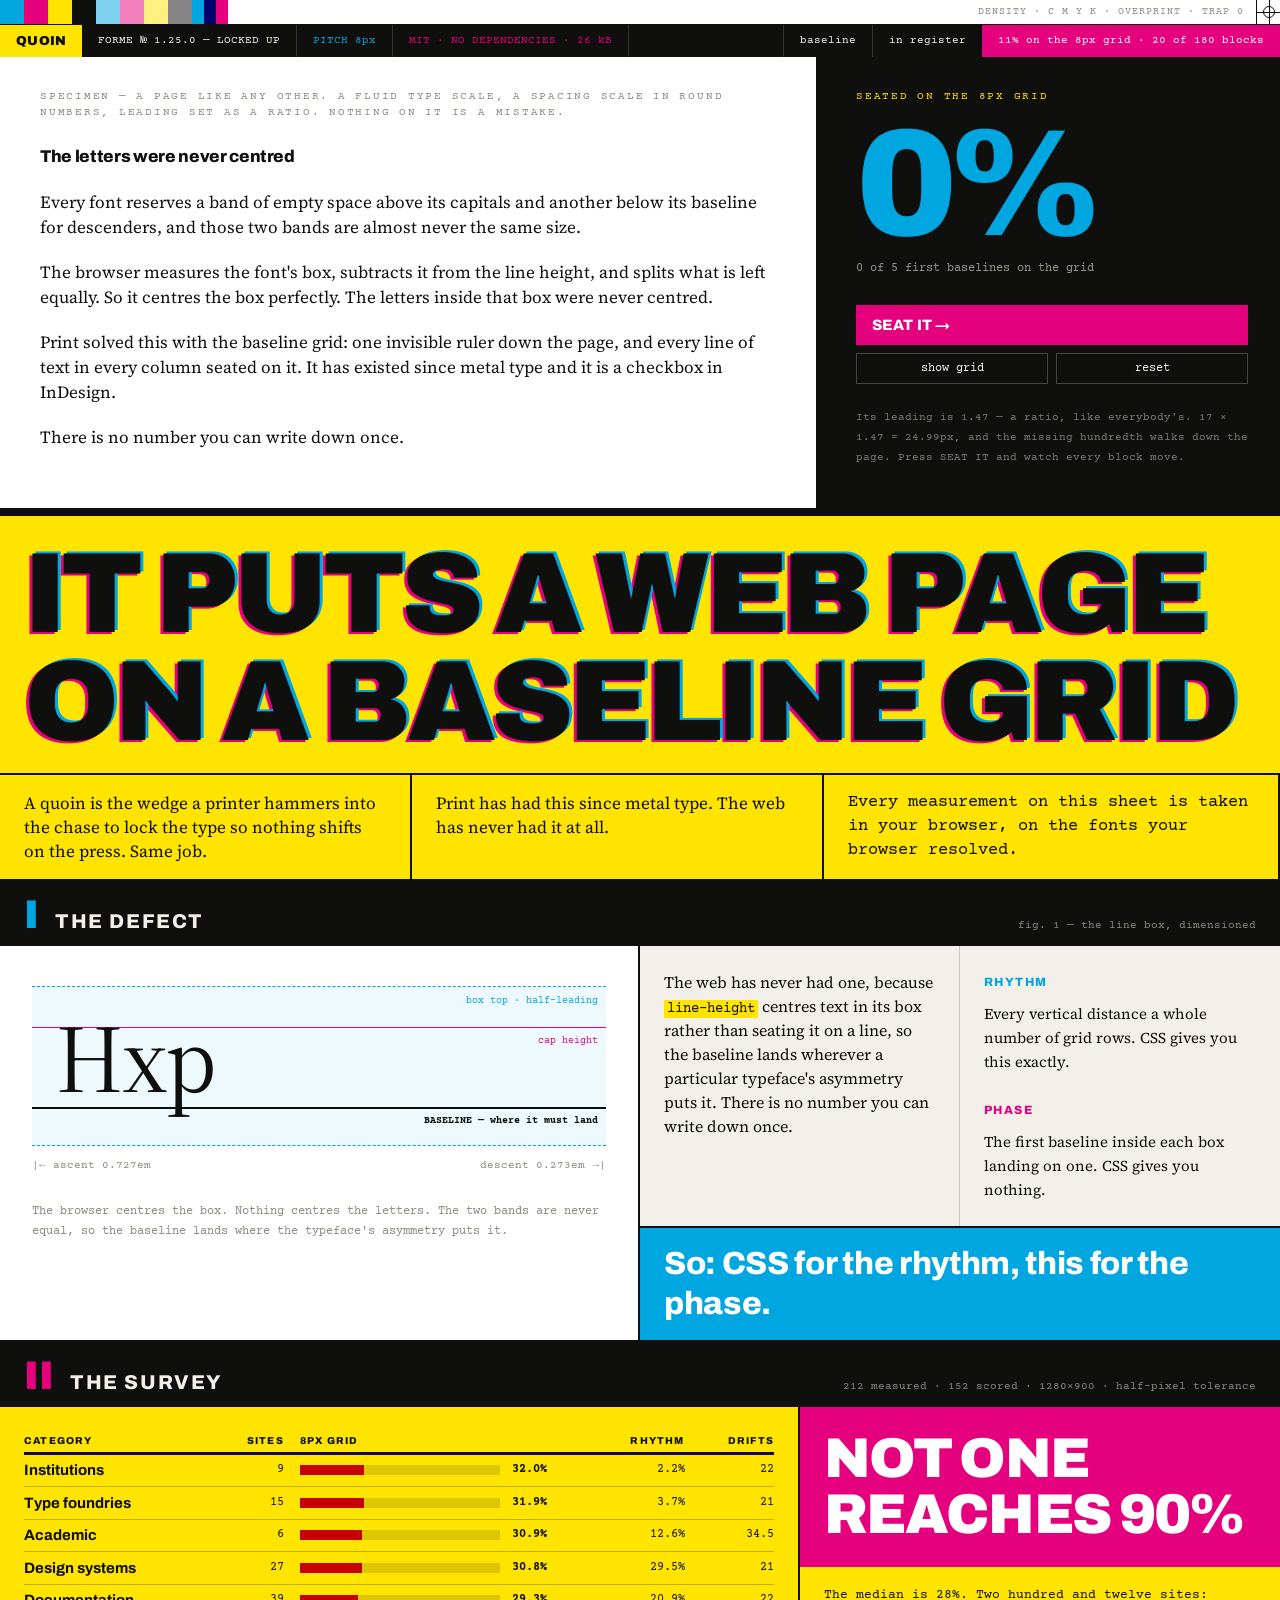
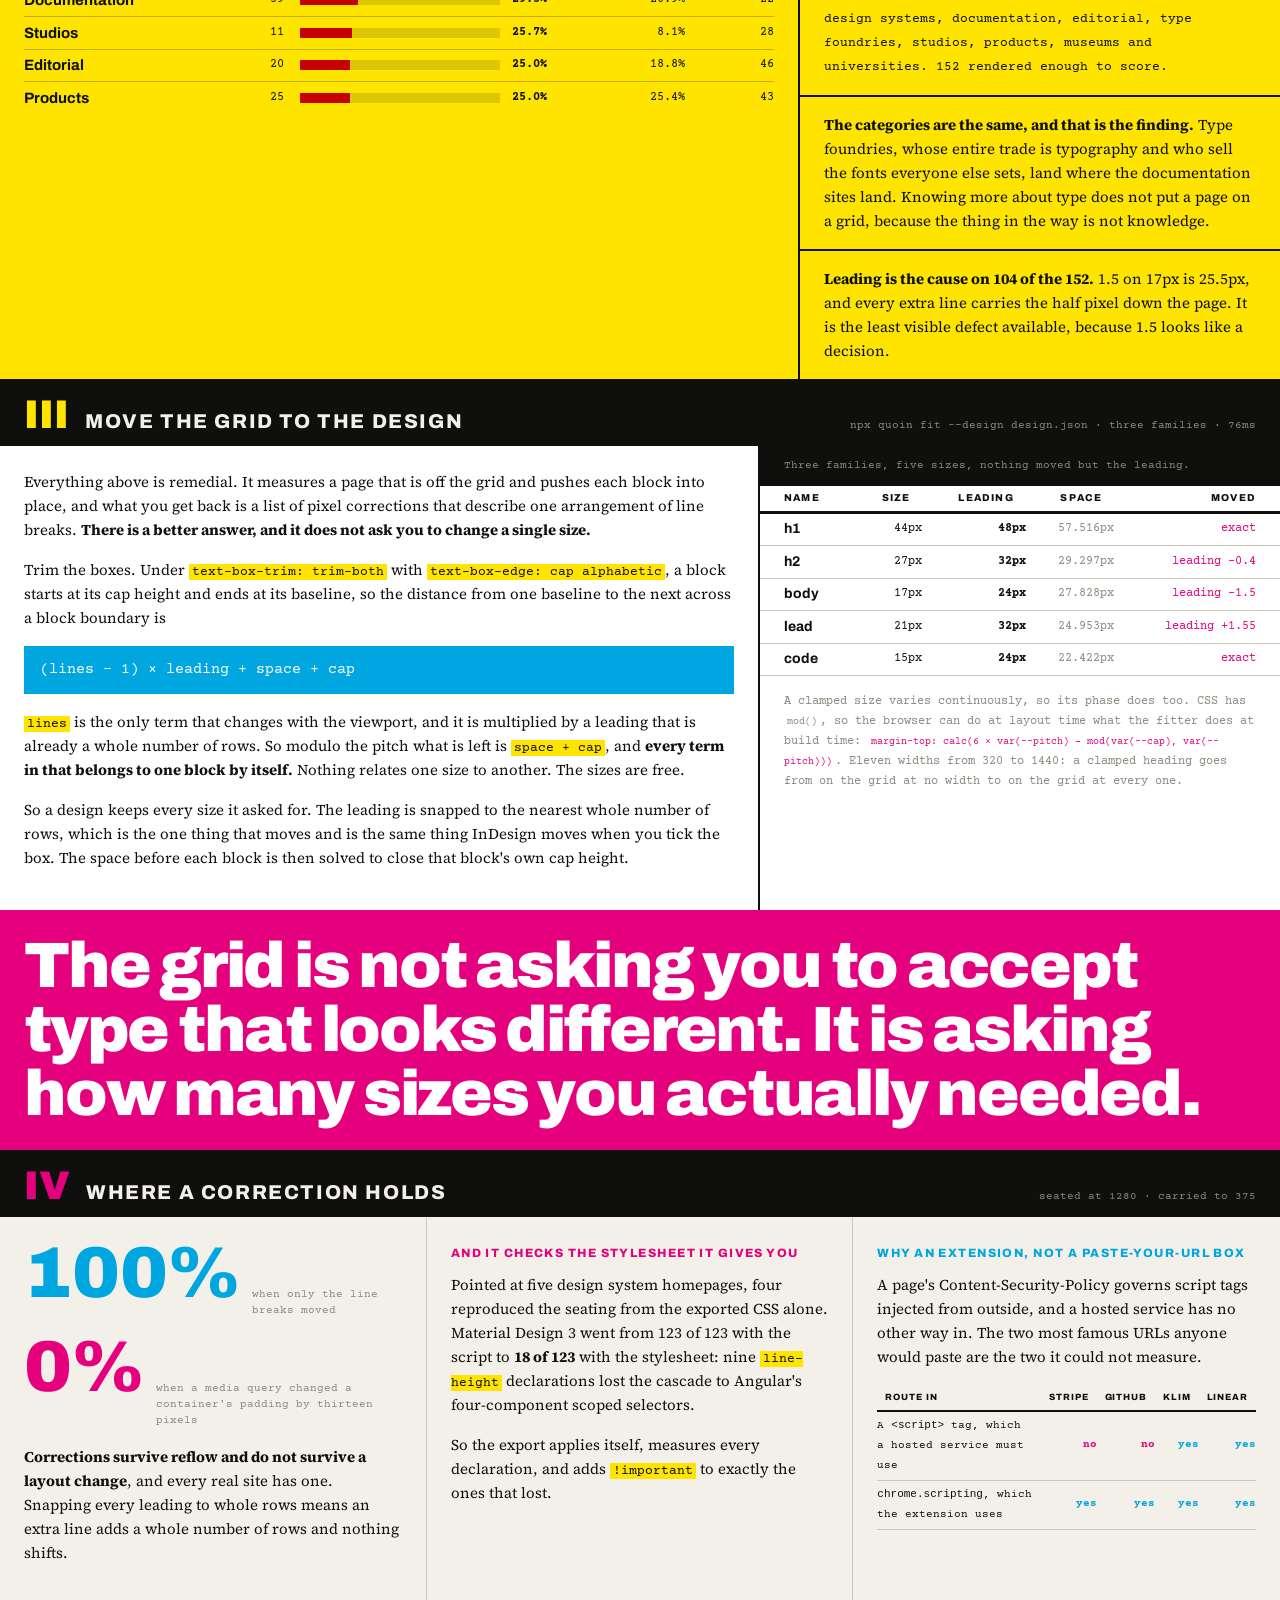
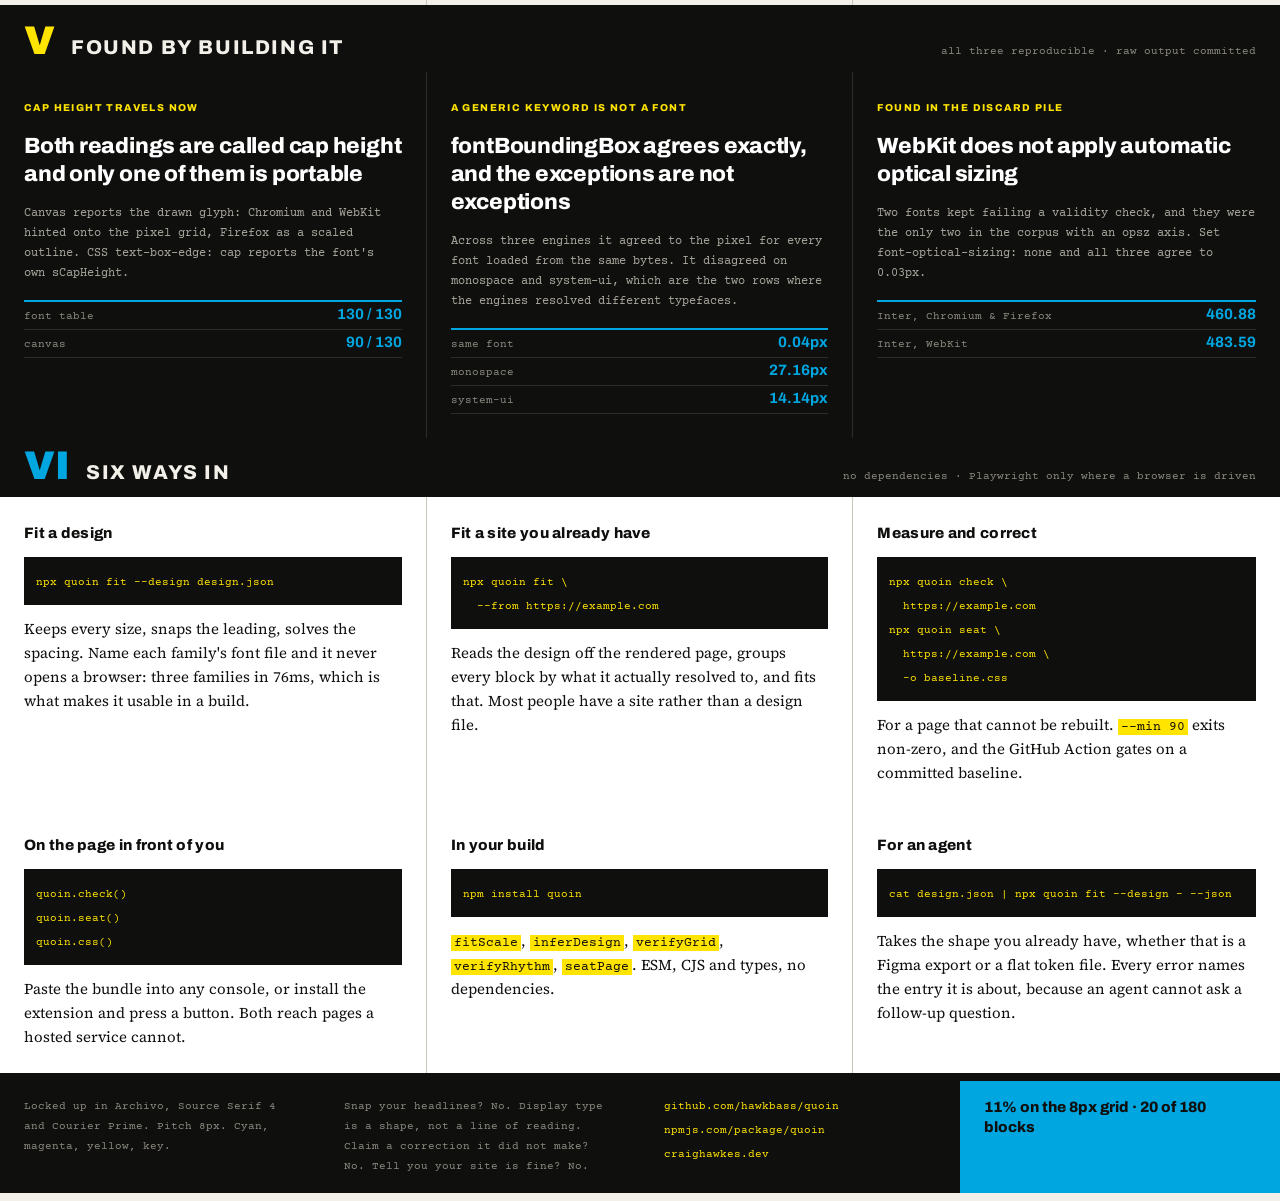
==== commit 54beb258: "Wrap t-fit and t-csp tables in .tscroll containers for mobile scroll containment The survey table al" ====
--- a/index.html
+++ b/index.html
@@ -188,7 +188,7 @@
           <p>So a design keeps every size it asked for. The leading is snapped to the nearest whole number of rows, which is the one thing that moves and is the same thing InDesign moves when you tick the box. The space before each block is then solved to close that block's own cap height.</p>
         </div>
         <aside class="fit__side">
-          <table class="t-fit">
+          <div class="tscroll"><table class="t-fit">
             <caption>Three families, five sizes, nothing moved but the leading.</caption>
             <thead><tr>
               <th scope="col" class="l">NAME</th>
@@ -204,7 +204,7 @@
               <tr><th scope="row">lead</th><td>21px</td><td class="strong">32px</td><td class="faint">24.953px</td><td class="moved">leading +1.55</td></tr>
               <tr><th scope="row">code</th><td>15px</td><td class="strong">24px</td><td class="faint">22.422px</td><td class="moved">exact</td></tr>
             </tbody>
-          </table>
+          </table></div>
           <p class="fit__mod">A clamped size varies continuously, so its phase does too. CSS has <code class="chip chip--plain">mod()</code>, so the browser can do at layout time what the fitter does at build time: <code class="chip chip--m">margin-top: calc(6 &times; var(--pitch) &minus; mod(var(--cap), var(--pitch)))</code>. Eleven widths from 320 to 1440: a clamped heading goes from on the grid at no width to on the grid at every one.</p>
         </aside>
       </div>
@@ -231,7 +231,7 @@
       <div class="holds__cell">
         <h3 class="kick kick--c">WHY AN EXTENSION, NOT A PASTE-YOUR-URL BOX</h3>
         <p class="holds__body">A page's Content-Security-Policy governs script tags injected from outside, and a hosted service has no other way in. The two most famous URLs anyone would paste are the two it could not measure.</p>
-        <table class="t-csp">
+        <div class="tscroll"><table class="t-csp">
           <thead><tr>
             <th scope="col" class="l">ROUTE IN</th>
             <th scope="col">STRIPE</th>
@@ -243,7 +243,7 @@
             <tr><th scope="row" class="l">A <code>&lt;script&gt;</code> tag, which a hosted service must use</th><td class="bad">no</td><td class="bad">no</td><td class="ok">yes</td><td class="ok">yes</td></tr>
             <tr><th scope="row" class="l"><code>chrome.scripting</code>, which the extension uses</th><td class="ok">yes</td><td class="ok">yes</td><td class="ok">yes</td><td class="ok">yes</td></tr>
           </tbody>
-        </table>
+        </table></div>
       </div>
     </section>
 
--- a/style.css
+++ b/style.css
@@ -28,6 +28,9 @@
 * { box-sizing: border-box; }
 
 html { -webkit-text-size-adjust: 100%; }
+/* No element may drag the sheet wider than the viewport. Tables scroll inside
+   their own boxes instead of pushing the whole page off canvas. */
+html, body { overflow-x: hidden; }
 
 body {
   margin: 0;
@@ -259,15 +262,19 @@
 /* ---------------------------------------------------------------- *
    Masthead, cropped
 * ---------------------------------------------------------------- */
-.mast { position: relative; background: var(--y); border-bottom: 8px solid var(--k); overflow: hidden; }
+.mast { position: relative; background: var(--y); border-bottom: 8px solid var(--k); overflow: hidden; container-type: inline-size; }
 .mast__title {
   margin: 0;
   padding: 24px 0 16px 24px;
   font-family: var(--m2);
   font-weight: 900;
-  font-size: clamp(56px, 11.3vw, 136px);
-  line-height: .88;
-  letter-spacing: -.055em;
+  /* Sized to the sheet, not the viewport. The widest line ("ON A BASELINE GRID")
+     measures ~10.6em in Archivo Black, so dividing the available width by 11
+     leaves headroom and both rows sit fully on canvas from a phone up to a wall,
+     never cropped by the sheet's overflow. */
+  font-size: min(130px, calc((100cqw - 24px) / 11));
+  line-height: .95;
+  letter-spacing: -.04em;
   white-space: nowrap;
   color: var(--k);
   /* out of register by default — a decision, not an accident */
@@ -300,6 +307,10 @@
 .chip { font-family: var(--t); font-size: .85em; line-height: 0; background: var(--y); padding: 1px 3px; }
 .chip--plain { background: none; }
 .chip--m { background: none; color: var(--m); }
+
+/* Tables scroll inside their own box, never the page. */
+.tscroll { overflow-x: auto; -webkit-overflow-scrolling: touch; }
+.fit__side, .holds__cell, .survey__tablewrap { min-width: 0; overflow-x: auto; -webkit-overflow-scrolling: touch; }
 
 /* ---------------------------------------------------------------- *
    Plate I — the defect
@@ -616,11 +627,37 @@
 @media (max-width: 640px) {
   .spec__sheet [data-seat] { font-size: 16px; }
   .spec__title { font-size: 26px; }
+  /* density strip: drop the caption so swatches fit the screen */
+  .bar__label { display: none; }
+  /* masthead fallback: if container queries are unsupported, wrap instead of clip */
+  .mast { overflow: visible; }
+  .mast__title { white-space: normal; font-size: clamp(28px, 9.5vw, 44px); }
   .stat__num { font-size: 56px; line-height: 56px; }
   .survey__big { font-size: 32px; line-height: 40px; }
   .fit__banner { font-size: 32px; line-height: 40px; }
   .defect__banner { font-size: 24px; line-height: 32px; }
   .linebox__glyph { font-size: 64px; line-height: 64px; top: 40px; }
+
+  /* Tables: shrink to sit on canvas, and scroll inside their box if they still can't */
+  .t-survey { font-size: 11px; }
+  .t-survey thead th.wide { width: auto; }
+  .t-survey thead th { padding-left: 8px; padding-right: 0; }
+  .t-survey thead th:first-child { padding-left: 0; }
+  .t-survey tbody td { padding-left: 8px; padding-right: 0; }
+  .t-survey tbody th[scope="row"] { padding-left: 0; padding-right: 8px; }
+  .track { width: 88px; }
+  .barcell { gap: 8px; }
+
+  .t-fit { font-size: 11px; }
+  .t-fit thead th, .t-fit tbody td { padding-left: 8px; padding-right: 8px; }
+  .t-fit thead th:first-child, .t-fit tbody th[scope="row"] { padding-left: 12px; }
+  .t-fit thead th:last-child, .t-fit tbody td:last-child { padding-right: 12px; }
+  .t-fit .moved { white-space: normal; }
+
+  .t-csp { font-size: 10px; }
+  .t-csp thead th, .t-csp tbody td { padding-left: 6px; padding-right: 6px; }
+  .t-csp tbody th[scope="row"] { white-space: normal; }
+
   .colo { grid-template-columns: 1fr; }
 }
 
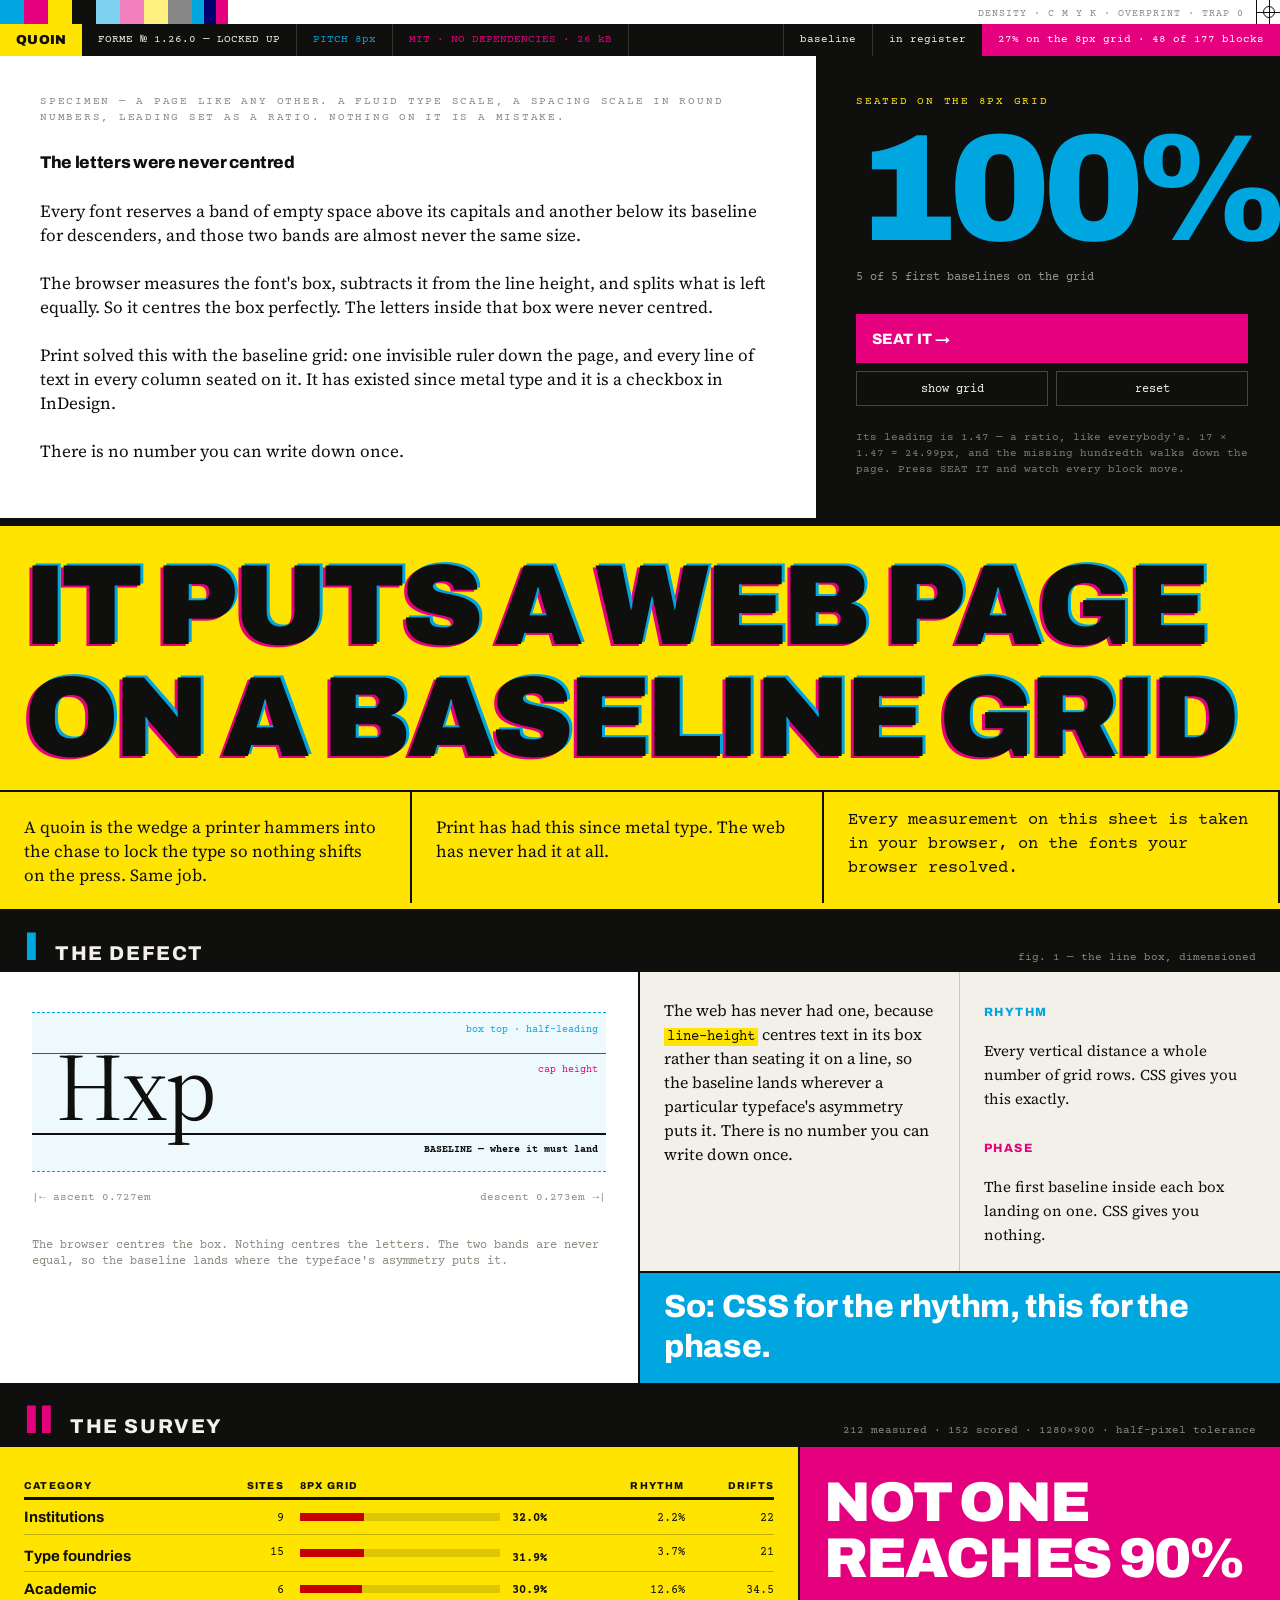
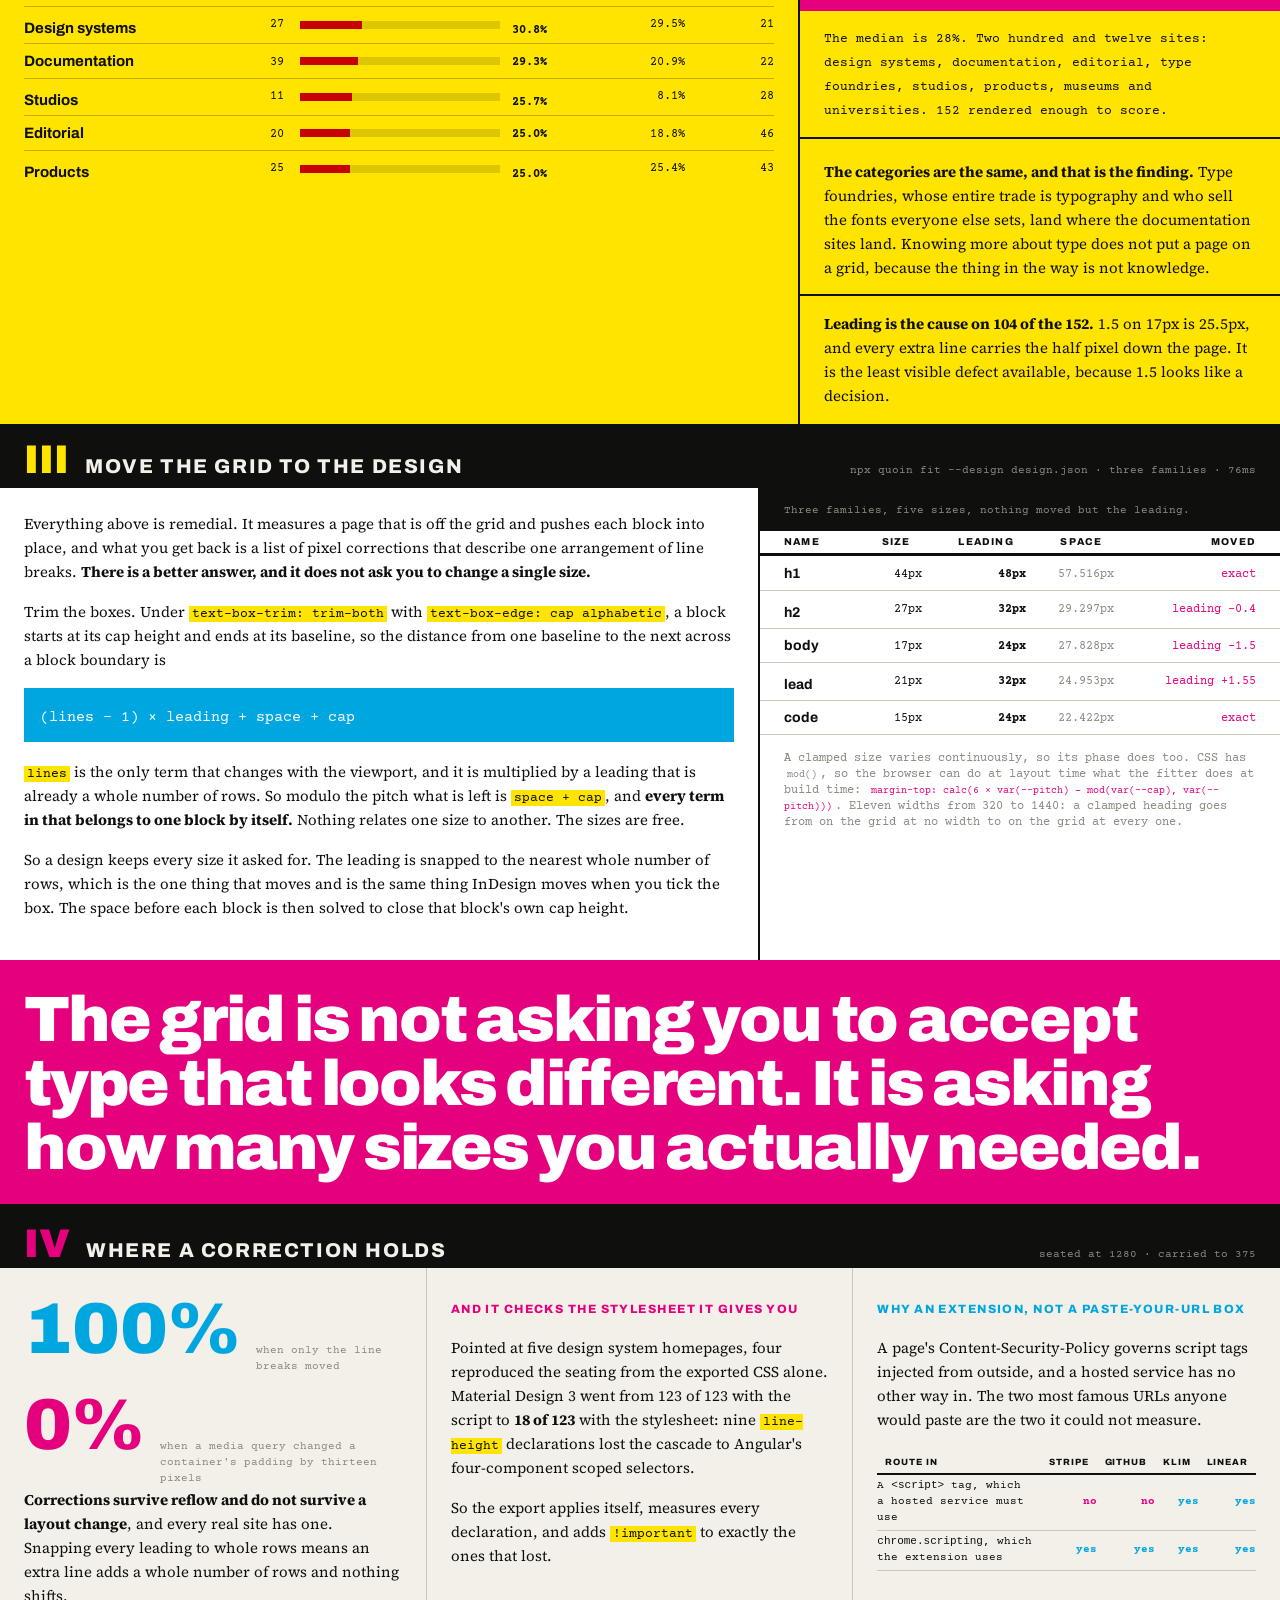
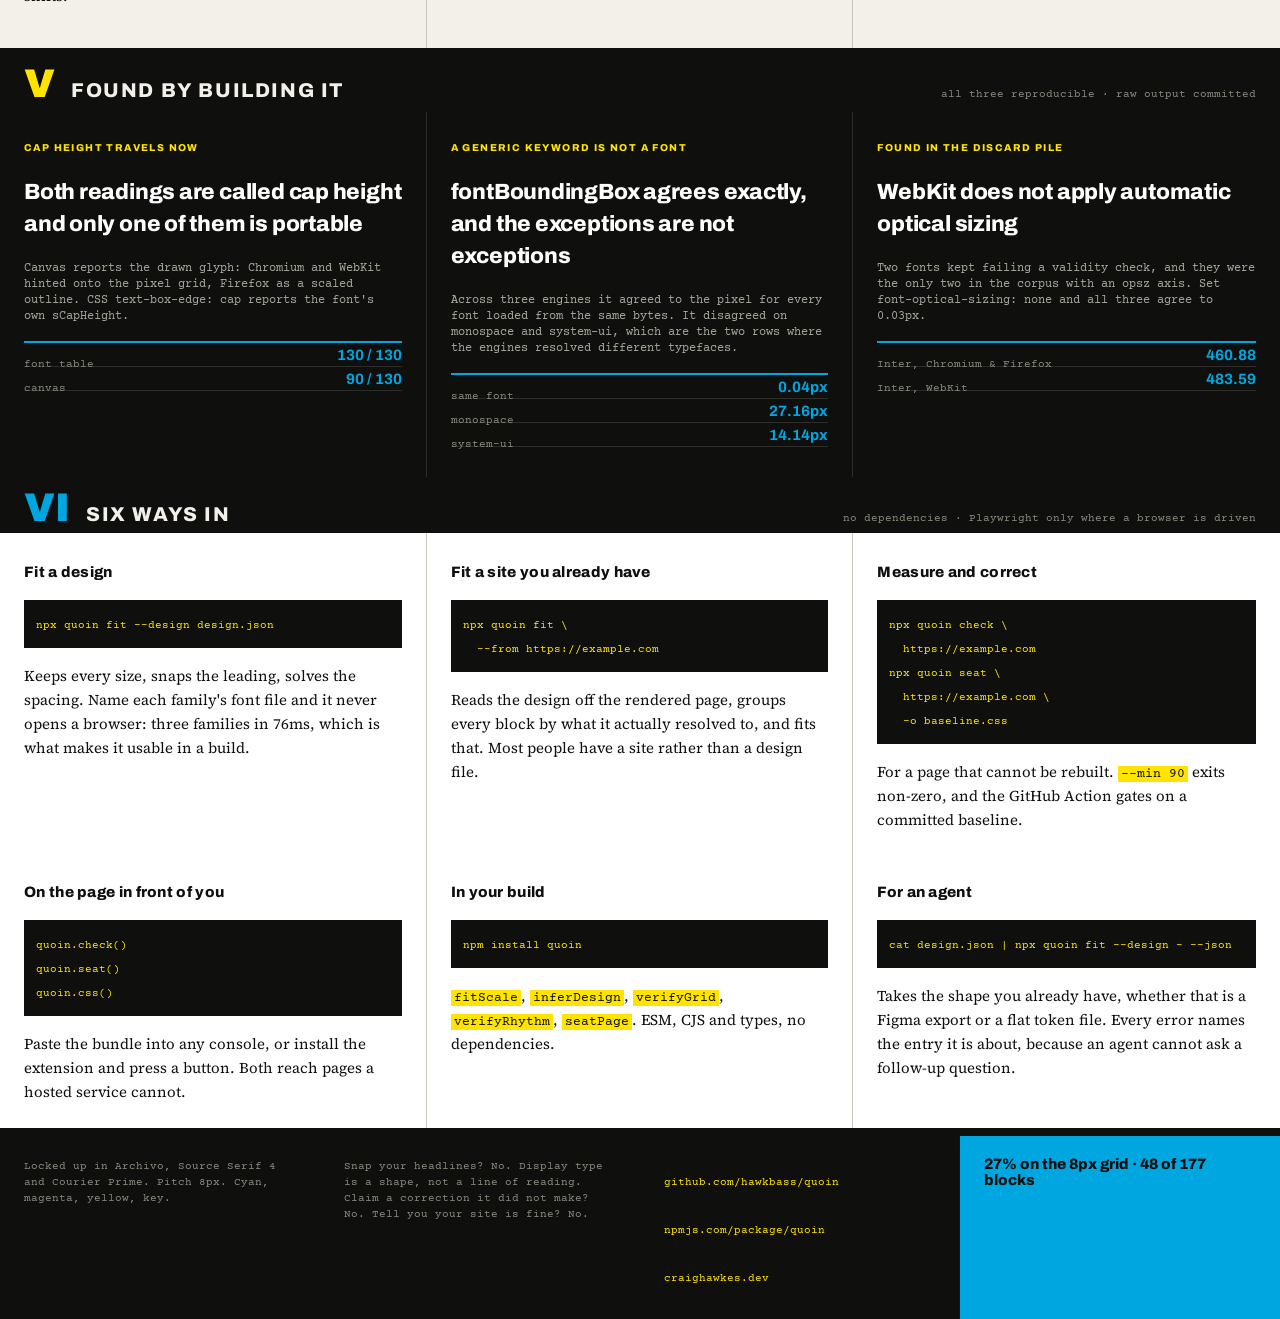
==== commit fd765f65: "Seated at every width, not just the six the build samples Built from hawkbass/quoin at e36ba5e.  The" ====
--- a/index.html
+++ b/index.html
@@ -19,6 +19,12 @@
 <link rel="preconnect" href="https://fonts.gstatic.com" crossorigin>
 <link rel="stylesheet" href="https://fonts.googleapis.com/css2?family=Source+Serif+4:ital,opsz,wght@0,8..60,300;0,8..60,400;0,8..60,600;1,8..60,400&family=Archivo:wght@500;700;800;900&family=Courier+Prime:ital,wght@0,400;0,700;1,400&display=swap">
 <link rel="stylesheet" href="/style.css">
+
+<!-- Written by the build, after seating this page at every breakpoint. It has
+     to come last: these are the phase corrections, and they win. Without it the
+     page scores about 9% against its own argument, which the docket then
+     reports in the header, in public. -->
+<link rel="stylesheet" href="/baseline.css">
 
 <script type="application/ld+json">
 {
@@ -144,7 +150,7 @@
     </header>
     <section class="survey">
       <div class="survey__tablewrap">
-        <table class="t-survey">
+        <div class="tscroll"><table class="t-survey">
           <thead><tr>
             <th scope="col" class="l">CATEGORY</th>
             <th scope="col">SITES</th>
@@ -162,7 +168,7 @@
             <tr><th scope="row">Editorial</th><td>20</td><td class="l"><span class="barcell"><span class="track"><span class="fill" style="width:25%"></span></span><b>25.0%</b></span></td><td>18.8%</td><td>46</td></tr>
             <tr><th scope="row">Products</th><td>25</td><td class="l"><span class="barcell"><span class="track"><span class="fill" style="width:25%"></span></span><b>25.0%</b></span></td><td>25.4%</td><td>43</td></tr>
           </tbody>
-        </table>
+        </table></div>
       </div>
       <aside class="survey__side">
         <p class="survey__big">NOT ONE REACHES 90%</p>
--- a/style.css
+++ b/style.css
@@ -28,9 +28,26 @@
 * { box-sizing: border-box; }
 
 html { -webkit-text-size-adjust: 100%; }
-/* No element may drag the sheet wider than the viewport. Tables scroll inside
-   their own boxes instead of pushing the whole page off canvas. */
-html, body { overflow-x: hidden; }
+
+/*
+   Grid items may be narrower than their contents.
+
+   A grid item's `min-width` is `auto`, which means a track never shrinks below
+   its item's min-content width. One `pre` holding `npx quoin fit --design
+   design.json` is 347px that will not fold, so the single-column track on a
+   phone measured 395px against a 375px screen and the whole sheet hung 20px
+   off the right edge.
+
+   `overflow-x: hidden` on the root used to sit here and hide it. It hid the
+   symptom in both directions: the page looked contained, and the next element
+   to do the same thing would also look contained. The tables scroll in their
+   own `.tscroll` boxes, the code blocks scroll in theirs, and nothing needs the
+   root to clip for it.
+*/
+.spec, .mast__strip, .defect, .defect__side, .survey, .fit__body,
+.holds, .findings, .ways, .colo { min-width: 0; }
+.spec > *, .mast__strip > *, .defect > *, .defect__side > *, .survey > *,
+.fit__body > *, .holds > *, .findings > *, .ways > *, .colo > * { min-width: 0; }
 
 body {
   margin: 0;
@@ -78,11 +95,23 @@
 /* ---------------------------------------------------------------- *
    Colour bar, trim marks, registration
 * ---------------------------------------------------------------- */
+/* Three rows tall, stated rather than inherited.
+
+   The height used to come from `.bar__label`'s line box, which is the one thing
+   in here that is hidden on a narrow screen. So hiding the caption collapsed
+   the whole colour bar to the 1px of its own border, and the four inks the page
+   is printed in disappeared on every phone. A strip whose height depends on the
+   caption it can do without is not a strip, it is a caption. */
 .bar {
   display: flex;
   align-items: stretch;
+  height: 24px;
   background: var(--white);
-  border-bottom: 1px solid var(--k);
+  /* The rule is drawn, not laid out. A 1px border inside a 24px box leaves
+     the swatches 23px, which is three rows less a pixel for every ink on
+     the strip. A shadow puts the line on the bottom edge and costs the
+     layout nothing. */
+  box-shadow: 0 1px 0 var(--k);
 }
 .sw { width: 24px; flex: none; }
 .sw-c  { background: var(--c); }
@@ -100,7 +129,7 @@
   padding: 2px 12px;
   font-family: var(--t);
   font-size: 10px;
-  line-height: 20px;
+  line-height: 16px;
   color: var(--faint);
   letter-spacing: .1em;
   white-space: nowrap;
@@ -197,12 +226,12 @@
   text-transform: uppercase;
   color: var(--faint);
 }
-.spec__sheet [data-seat] { position: relative; margin: 0 0 20px; font-size: 17px; line-height: 1.47; }
+.spec__sheet [data-seat] { position: relative; margin: 0 0 24px; font-size: 17px; line-height: 24px; }
 .spec__sheet [data-seat]:last-child { margin-bottom: 0; }
 .spec__title {
   font-family: var(--m2);
   font-size: 31px;
-  line-height: 1.47;
+  line-height: 40px;
   font-weight: 800;
   letter-spacing: -.02em;
 }
@@ -238,6 +267,7 @@
   font-weight: 800;
   font-size: 15px;
   letter-spacing: .02em;
+  line-height: 24px;
   padding: 12px 16px;
   border: 0;
   background: var(--m);
@@ -250,14 +280,15 @@
 .spec__duo button {
   font-family: var(--t);
   font-size: 12px;
-  padding: 8px 12px;
+  line-height: 16px;
+  padding: 7px 12px;
   border: 1px solid #444;
   background: transparent;
   color: var(--paper);
   cursor: pointer;
 }
 .spec__duo button:hover { border-color: var(--paper); }
-.spec__foot { margin: auto 0 0; font-family: var(--t); font-size: 11px; line-height: 20px; color: #7E7C73; }
+.spec__foot { margin: auto 0 0; font-family: var(--t); font-size: 11px; line-height: 16px; color: #7E7C73; }
 
 /* ---------------------------------------------------------------- *
    Masthead, cropped
@@ -273,7 +304,20 @@
      leaves headroom and both rows sit fully on canvas from a phone up to a wall,
      never cropped by the sheet's overflow. */
   font-size: min(130px, calc((100cqw - 24px) / 11));
-  line-height: .95;
+  /*
+     Snapped, because a ratio on a fluid size cannot be on a grid.
+
+     The size above is continuous in the container width, so a ratio leading is
+     continuous too, and a two-line masthead whose height changes by fractions
+     of a pixel as the window moves takes the whole page below it along. That is
+     the largest single reason a correction measured at one width was wrong at
+     the next one.
+
+     round() snaps the computed leading to whole rows, so the height steps by
+     8px instead of sliding. The type stays fluid; only its leading is discrete,
+     which is the arrangement the README recommends and this page had not taken.
+  */
+  line-height: round(.95em, 8px);
   letter-spacing: -.04em;
   white-space: nowrap;
   color: var(--k);
@@ -282,6 +326,7 @@
 }
 body.reg-in .mast__title { text-shadow: none; }
 .mast__strip { display: grid; grid-template-columns: 1fr 1fr 456px; border-top: 2px solid var(--k); }
+.mast__strip { padding-bottom: 6px; }
 .mast__strip p { margin: 0; padding: 16px 24px; border-right: 2px solid var(--k); font-size: 17px; line-height: 24px; }
 .mast__fine { font-family: var(--t); font-size: 12px; line-height: 24px; border-right: 0; }
 
@@ -295,6 +340,10 @@
   background: var(--k);
   color: var(--paper);
   padding: 8px 24px;
+  /* Seven rows, stated. Three faces at three sizes aligned on their baselines
+     make a row whose height is a fact about the fonts, not about the design,
+     and it came out at 43px. */
+  height: 56px;
 }
 .platehead__num { font-family: var(--m2); font-weight: 900; font-size: 40px; line-height: 40px; }
 .platehead__num--c { color: var(--c); }
@@ -304,6 +353,13 @@
 .platehead__fig { margin-left: auto; font-family: var(--t); font-size: 11px; color: #8B897F; white-space: nowrap; }
 
 /* Inline measurement chips */
+/* An inline run at a different size makes its line taller than the
+   line-height says: its baseline sits lower inside its own box, and the
+   line box is the union of the two. One pixel per wrapped line, which is
+   how a table of five rows came out 41px tall against a 16px leading. A
+   zero contributes no box of its own, so the parent's strut governs the
+   line and the glyphs draw exactly where they did. */
+code, kbd, samp { line-height: 0; }
 .chip { font-family: var(--t); font-size: .85em; line-height: 0; background: var(--y); padding: 1px 3px; }
 .chip--plain { background: none; }
 .chip--m { background: none; color: var(--m); }
@@ -333,7 +389,7 @@
 .linebox__tag--cap { top: 42px; color: var(--m); }
 .linebox__tag--base { top: 122px; font-weight: 700; }
 .linebox__dims { display: flex; justify-content: space-between; gap: 8px; padding-top: 8px; margin: 0; font-family: var(--t); font-size: 11px; color: var(--faint); }
-.defect__caption { margin: 24px 0 0; font-family: var(--t); font-size: 12px; line-height: 20px; color: var(--faint); }
+.defect__caption { margin: 24px 0 0; font-family: var(--t); font-size: 12px; line-height: 16px; color: var(--faint); }
 .defect__side { display: grid; grid-template-columns: 1fr 1fr; background: var(--paper); }
 .defect__lead { margin: 0; padding: 24px; border-right: 1px solid var(--rule); font-size: 16px; line-height: 24px; }
 .defect__cells { padding: 24px; }
@@ -345,7 +401,7 @@
 .defect__banner {
   grid-column: span 2;
   margin: 0;
-  padding: 16px 24px;
+  padding: 14px 24px 16px;
   border-top: 2px solid var(--k);
   background: var(--c);
   color: #fff;
@@ -390,15 +446,15 @@
   font-size: 15px;
   font-weight: 700;
   line-height: 24px;
-  padding: 3.5px 16px 4px 0;
+  padding: 4px 16px 3px 0;
   border-bottom: 1px solid rgba(15, 15, 14, .25);
 }
-.t-survey tbody td { text-align: right; line-height: 24px; padding: 3.5px 0 4px 16px; border-bottom: 1px solid rgba(15, 15, 14, .25); }
+.t-survey tbody td { text-align: right; line-height: 24px; padding: 4px 0 3px 16px; border-bottom: 1px solid rgba(15, 15, 14, .25); }
 .t-survey tbody td.l { text-align: left; }
-.t-survey tbody tr:last-child th, .t-survey tbody tr:last-child td { border-bottom: 0; }
+.t-survey tbody tr:last-child th, .t-survey tbody tr:last-child td { border-bottom: 0; padding-bottom: 4px; }
 .barcell { display: flex; align-items: center; gap: 12px; }
-.track { flex: none; width: 200px; height: 10px; background: rgba(15, 15, 14, .14); }
-.fill { display: block; height: 10px; background: var(--m); mix-blend-mode: multiply; }
+.track { flex: none; width: 200px; height: 8px; background: rgba(15, 15, 14, .14); }
+.fill { display: block; height: 8px; background: var(--m); mix-blend-mode: multiply; }
 .barcell b { font-weight: 700; }
 .survey__big {
   margin: 0;
@@ -411,9 +467,9 @@
   line-height: 56px;
   letter-spacing: -.03em;
 }
-.survey__note { margin: 0; padding: 16px 24px; border-bottom: 2px solid var(--k); font-family: var(--t); font-size: 13px; line-height: 24px; }
-.survey__finding { margin: 0; padding: 16px 24px; border-bottom: 2px solid var(--k); font-size: 15px; line-height: 24px; }
-.survey__finding--last { border-bottom: 0; }
+.survey__note { margin: 0; padding: 16px 24px 14px; border-bottom: 2px solid var(--k); font-family: var(--t); font-size: 13px; line-height: 24px; }
+.survey__finding { margin: 0; padding: 16px 24px 14px; border-bottom: 2px solid var(--k); font-size: 15px; line-height: 24px; }
+.survey__finding--last { border-bottom: 0; padding-bottom: 16px; }
 
 /* ---------------------------------------------------------------- *
    Plate III — the fit
@@ -422,7 +478,7 @@
 .fit__body { display: grid; grid-template-columns: 1fr 520px; background: var(--white); }
 .fit__text { padding: 24px; border-right: 2px solid var(--k); }
 .fit__text p { margin: 0 0 16px; font-size: 15px; line-height: 24px; }
-.fit__lead { font-size: 19px; line-height: 28px; }
+.fit__lead { font-size: 19px; line-height: 32px; }
 .formula { padding: 12px 16px; background: var(--c); color: #fff; font-family: var(--t); font-size: 15px; line-height: 24px; }
 .t-fit caption {
   text-align: left;
@@ -439,7 +495,7 @@
   font-size: 10px;
   letter-spacing: .12em;
   border-bottom: 3px solid var(--k);
-  padding: 4px 12px 5px;
+  padding: 2px 12px 3px;
   line-height: 16px;
   text-align: right;
 }
@@ -452,16 +508,16 @@
   font-size: 14px;
   font-weight: 700;
   line-height: 24px;
-  padding: 3.5px 12px 4px 24px;
+  padding: 4px 12px 3px 24px;
   border-bottom: 1px solid var(--rule);
 }
-.t-fit tbody td { text-align: right; padding: 3.5px 0 4px 12px; border-bottom: 1px solid var(--rule); }
+.t-fit tbody td { text-align: right; padding: 4px 0 3px 12px; border-bottom: 1px solid var(--rule); }
 .t-fit tbody td:last-child { padding-right: 24px; }
 .t-fit tbody tr:hover { background: var(--y); }
 .t-fit .strong { font-weight: 700; }
 .t-fit .faint { color: var(--faint); }
 .t-fit .moved { color: var(--m); }
-.fit__mod { margin: 0; padding: 16px 24px; font-family: var(--t); font-size: 12px; line-height: 20px; color: var(--faint); }
+.fit__mod { margin: 0; padding: 16px 24px; font-family: var(--t); font-size: 12px; line-height: 16px; color: var(--faint); }
 .fit__banner {
   margin: 0;
   padding: 24px;
@@ -481,21 +537,21 @@
 .holds { display: grid; grid-template-columns: 1fr 1fr 1fr; background: var(--paper); border-bottom: 8px solid var(--k); }
 .holds__cell { padding: 24px; border-right: 1px solid var(--rule); }
 .holds__cell:last-child { border-right: 0; }
-.stat { margin: 0 0 16px; display: flex; align-items: baseline; gap: 12px; }
+.stat { margin: 0 0 16px; display: flex; align-items: baseline; gap: 16px; height: 80px; }
 .stat__num { font-family: var(--m2); font-weight: 900; font-size: 72px; line-height: 64px; }
 .stat__num--c { color: var(--c); }
 .stat__num--m { color: var(--m); }
 .stat__label { font-family: var(--t); font-size: 11px; line-height: 16px; color: var(--faint); }
 .holds__body { margin: 0 0 16px; font-size: 15px; line-height: 24px; }
 .holds__body--last { margin-bottom: 0; }
-.t-csp { width: 100%; border-collapse: separate; border-spacing: 0; font-family: var(--t); font-size: 11px; line-height: 20px; }
+.t-csp { width: 100%; border-collapse: separate; border-spacing: 0; font-family: var(--t); font-size: 11px; line-height: 16px; }
 .t-csp thead th {
   font-family: var(--m2);
   font-size: 9px;
   letter-spacing: .1em;
   font-weight: 800;
   border-bottom: 2px solid var(--k);
-  padding: 2px 8px 3px;
+  padding: 3px 8px 3px;
   text-align: right;
 }
 .t-csp thead th.l { text-align: left; }
@@ -512,11 +568,11 @@
 .findings article:last-child { border-right: 0; }
 [data-reveal] { opacity: 0; transform: translateY(10px); }
 [data-reveal].is-in { transition: opacity 700ms cubic-bezier(.2, .6, .2, 1), transform 700ms cubic-bezier(.2, .6, .2, 1); opacity: 1; transform: translateY(0); }
-.f-kick { margin: 0 0 12px; font-family: var(--m2); font-size: 10px; font-weight: 800; letter-spacing: .14em; text-transform: uppercase; color: var(--y); }
-.findings h3 { margin: 0 0 16px; font-family: var(--m2); font-size: 22px; line-height: 28px; font-weight: 800; letter-spacing: -.01em; color: #fff; }
-.f-body { margin: 0 0 16px; font-family: var(--t); font-size: 12px; line-height: 20px; color: #A9A79D; }
-.f-figs { margin: 0; border-top: 2px solid var(--c); }
-.f-figs div { display: flex; align-items: baseline; gap: 8px; line-height: 24px; border-bottom: 1px solid #2C2C29; }
+.f-kick { margin: 0 0 16px; font-family: var(--m2); font-size: 10px; font-weight: 800; letter-spacing: .14em; text-transform: uppercase; color: var(--y); }
+.findings h3 { margin: 0 0 16px; font-family: var(--m2); font-size: 22px; line-height: 32px; font-weight: 800; letter-spacing: -.01em; color: #fff; }
+.f-body { margin: 0 0 16px; font-family: var(--t); font-size: 12px; line-height: 16px; color: #A9A79D; }
+.f-figs { margin: 0; padding-bottom: 6px; border-top: 2px solid var(--c); }
+.f-figs div { display: flex; align-items: baseline; gap: 8px; height: 24px; line-height: 24px; border-bottom: 1px solid #2C2C29; }
 .f-figs dt { font-family: var(--t); font-size: 11px; color: #8B897F; flex: 1 1 auto; white-space: nowrap; overflow: hidden; text-overflow: ellipsis; }
 .f-figs dd { margin: 0; flex: none; font-family: var(--m2); font-weight: 700; font-size: 15px; font-variant-numeric: tabular-nums; color: var(--c); }
 
@@ -526,9 +582,9 @@
 .ways { display: grid; grid-template-columns: repeat(3, 1fr); border-bottom: 8px solid var(--k); background: var(--white); }
 .ways article { padding: 24px; border-right: 1px solid var(--rule); }
 .ways article:nth-child(3n) { border-right: 0; }
-.ways h3 { margin: 0 0 12px; font-family: var(--m2); font-size: 15px; line-height: 24px; font-weight: 800; letter-spacing: .02em; }
-.ways pre { margin: 0 0 12px; padding: 12px; background: var(--k); overflow-x: auto; }
-.ways code { font-family: var(--t); font-size: 11px; line-height: 20px; color: var(--y); white-space: pre; }
+.ways h3 { margin: 0 0 16px; font-family: var(--m2); font-size: 15px; line-height: 24px; font-weight: 800; letter-spacing: .02em; }
+.ways pre { margin: 0 0 16px; padding: 12px; background: var(--k); overflow-x: auto; }
+.ways code { font-family: var(--t); font-size: 11px; line-height: 16px; color: var(--y); white-space: pre; }
 .ways p { margin: 0; font-size: 15px; line-height: 24px; }
 .ways p code { white-space: normal; background: var(--y); color: var(--k); padding: 1px 3px; font-size: .85em; line-height: 0; }
 
@@ -542,10 +598,14 @@
   list-style: none;
   font-family: var(--t);
   font-size: 11px;
-  line-height: 20px;
+  line-height: 16px;
   color: #8B897F;
 }
-.colo__links { display: grid; gap: 4px; align-content: start; }
+.colo__links { display: grid; gap: 0; align-content: start; }
+/* Three rows each, so the link is a target and not just a line of text.
+   These were 13px tall, which is under the 24px WCAG 2.2 asks for and a
+   long way under the 44px every control on craighawkes.dev holds to. */
+.colo__links a { display: block; line-height: 24px; }
 .colo a { color: var(--y); text-decoration: none; }
 .colo a:hover { text-decoration: underline; }
 .colo__score {
@@ -556,7 +616,7 @@
   font-family: var(--m2);
   font-weight: 800;
   font-size: 15px;
-  line-height: 20px;
+  line-height: 16px;
 }
 
 /* ---------------------------------------------------------------- *
@@ -575,6 +635,47 @@
 }
 .skip:focus { left: 0; }
 :focus-visible { outline: 2px solid var(--k); outline-offset: 2px; }
+
+/* ---------------------------------------------------------------- *
+   Touch
+* ---------------------------------------------------------------- */
+/*
+   A finger is not a cursor, and the rest of the site already knows it:
+   craighawkes.dev puts 47 controls on a phone and not one is under 44px.
+   This page had nine and eight of them were, three at 13px.
+
+   The first attempt at this was a `@media (pointer: coarse)` block that added
+   padding, and it was worse than the problem. The build seats the page with a
+   fine pointer, so every correction it wrote was computed against a layout no
+   phone ever renders: the page measured 100% in the harness and 7.3% on a
+   touch profile at every width. A rule that changes geometry for some readers
+   and not others needs the whole build to know about it.
+
+   So the hit area is extended without moving anything. The controls below sit
+   side by side, so a box that reaches past them vertically overlaps nothing,
+   and the layout is the same on every pointer, which is the only way the one
+   stylesheet the build measured stays true.
+*/
+.docket__actions button,
+.spec__duo button { position: relative; }
+.docket__actions button::after,
+.spec__duo button::after {
+  content: "";
+  position: absolute;
+  left: 0;
+  right: 0;
+  top: 50%;
+  height: 48px;
+  transform: translateY(-50%);
+}
+
+/* The colophon links stack, so an overlay would put each one's target over its
+   neighbour. Six real rows instead, which the build measures like anything
+   else and which reads as a list rather than a paragraph of links. */
+.colo__links a { line-height: 48px; }
+
+
+
 .docket :focus-visible, .spec__panel :focus-visible, .findings :focus-visible { outline-color: var(--y); }
 
 /* ---------------------------------------------------------------- *
@@ -589,37 +690,37 @@
   .bigscore { font-size: 96px; line-height: 88px; }
 
   .mast__strip { grid-template-columns: 1fr; }
-  .mast__strip p { border-right: 0; border-bottom: 2px solid var(--k); }
-  .mast__strip p:last-child { border-bottom: 0; }
-
-  .platehead { flex-wrap: wrap; gap: 8px 16px; }
+  .mast__strip p { border-right: 0; border-bottom: 2px solid var(--k); padding-bottom: 14px; }
+  .mast__strip p:last-child { border-bottom: 0; padding-bottom: 16px; }
+
+  .platehead { flex-wrap: wrap; gap: 8px 16px; height: auto; min-height: 56px; padding-bottom: 16px; }
   .platehead__fig { margin-left: 0; width: 100%; white-space: normal; }
 
   .defect { grid-template-columns: 1fr; }
-  .defect__figcell { border-right: 0; border-bottom: 2px solid var(--k); padding: 32px 24px 24px; }
+  .defect__figcell { border-right: 0; border-bottom: 2px solid var(--k); padding: 32px 24px 22px; }
   .defect__side { grid-template-columns: 1fr; }
-  .defect__lead { border-right: 0; border-bottom: 1px solid var(--rule); }
+  .defect__lead { border-right: 0; border-bottom: 1px solid var(--rule); padding-bottom: 23px; }
   .defect__banner { grid-column: span 1; font-size: 28px; line-height: 40px; }
 
   .survey { grid-template-columns: 1fr; }
-  .survey__tablewrap { border-right: 0; border-bottom: 2px solid var(--k); }
+  .survey__tablewrap { border-right: 0; border-bottom: 2px solid var(--k); padding-bottom: 22px; }
   .survey__big { font-size: 40px; line-height: 48px; }
 
   .fit__body { grid-template-columns: 1fr; }
-  .fit__text { border-right: 0; border-bottom: 2px solid var(--k); }
+  .fit__text { border-right: 0; border-bottom: 2px solid var(--k); padding-bottom: 22px; }
   .fit__banner { font-size: 40px; line-height: 48px; }
 
   .holds { grid-template-columns: 1fr; }
-  .holds__cell { border-right: 0; border-bottom: 1px solid var(--rule); }
-  .holds__cell:last-child { border-bottom: 0; }
+  .holds__cell { border-right: 0; border-bottom: 1px solid var(--rule); padding-bottom: 23px; }
+  .holds__cell:last-child { border-bottom: 0; padding-bottom: 24px; }
 
   .findings { grid-template-columns: 1fr; }
-  .findings article { border-right: 0; border-bottom: 1px solid #2C2C29; }
-  .findings article:last-child { border-bottom: 0; }
+  .findings article { border-right: 0; border-bottom: 1px solid #2C2C29; padding-bottom: 23px; }
+  .findings article:last-child { border-bottom: 0; padding-bottom: 24px; }
 
   .ways { grid-template-columns: 1fr; }
-  .ways article { border-right: 0; border-bottom: 1px solid var(--rule); }
-  .ways article:last-child { border-bottom: 0; }
+  .ways article { border-right: 0; border-bottom: 1px solid var(--rule); padding-bottom: 23px; }
+  .ways article:last-child { border-bottom: 0; padding-bottom: 24px; }
 
   .colo { grid-template-columns: 1fr 1fr; }
 }
--- a/baseline.css
+++ b/baseline.css
@@ -0,0 +1,4749 @@
+/* Generated by quoin 1.26.0 at build time, against this page.
+ *
+ * The site is written on an 8px rhythm, which CSS can do. This file is the
+ * phase, which it cannot: half-leading plus ascent, per font and size.
+ *
+ * Seated once per breakpoint. The corrections are absolute pixel values for
+ * a particular layout, and the layout changes with the viewport.
+ */
+
+/* (max-width: 359px)
+ * measured at 340px: 6/178 before, 178/178 with this block (100%)
+ */
+@media (max-width: 359px) {
+  /* Generated by quoin. Grid: 8px, mode: full, 2 sweeps. */
+  /* Applies to the DOM as measured. Re-run after changing type or copy. */
+  /* Append last: these selectors are no more specific than your own. */
+
+  /* "Skip to the argument" */
+  a.skip {
+    padding-top: 9.5px;
+  }
+
+  /* "Specimen — a page like any other" */
+  p.spec__kicker {
+    padding-top: 5.5px;
+  }
+
+  /* "The letters were never centred" */
+  h2.spec__title {
+    padding-top: 1px;
+  }
+
+  /* "Seated on the 8px grid" */
+  p.spec__eyebrow {
+    padding-top: 7px;
+  }
+
+  /* "0%" */
+  p.bigscore {
+    padding-top: 6.5px;
+  }
+
+  /* "0 of 5 first baselines on the gr" */
+  p.spec__note {
+    padding-top: 5.5px;
+  }
+
+  /* "SEAT IT →" */
+  #seatIt {
+    padding-top: 13.5px;
+  }
+
+  /* "show grid" */
+  #specGridBtn {
+    padding-top: 9.5px;
+  }
+
+  /* "reset" */
+  #resetIt {
+    padding-top: 9.5px;
+  }
+
+  /* "A quoin is the wedge a printer h" */
+  section:nth-child(6) > div:nth-child(2) > p:nth-child(1) {
+    padding-top: 22.5px;
+  }
+
+  /* "Every measurement on this sheet " */
+  p.mast__fine {
+    padding-top: 18.5px;
+  }
+
+  /* "fig. 1 — the line box, dimension" */
+  #main > header:nth-child(1) > span:nth-child(3) {
+    padding-top: 3px;
+  }
+
+  /* "Hxp" */
+  p.linebox__glyph {
+    padding-top: 7px;
+  }
+
+  /* "box top · half-leading" */
+  span.linebox__tag.linebox__tag--top {
+    padding-top: 5px;
+  }
+
+  /* "cap height" */
+  span.linebox__tag.linebox__tag--cap {
+    padding-top: 5px;
+  }
+
+  /* "BASELINE — where it must land" */
+  span.linebox__tag.linebox__tag--base {
+    padding-top: 5px;
+  }
+
+  /* "The browser centres the box. Not" */
+  p.defect__caption {
+    padding-top: 4px;
+  }
+
+  /* "RHYTHM" */
+  div:nth-child(2) > div:nth-child(2) > h3:nth-child(1) {
+    padding-top: 2.5px;
+  }
+
+  /* "Every vertical distance a whole " */
+  div:nth-child(2) > div:nth-child(2) > p:nth-child(2) {
+    padding-top: 6.5px;
+  }
+
+  /* "PHASE" */
+  h3:nth-child(3) {
+    padding-top: 1.5px;
+  }
+
+  /* "The first baseline inside each b" */
+  div:nth-child(2) > p:nth-child(4) {
+    padding-top: 6.5px;
+  }
+
+  /* "So: CSS for the rhythm, this for" */
+  p.defect__banner {
+    padding-top: 15.5px;
+  }
+
+  /* "II" */
+  #main > header:nth-child(3) > span:nth-child(1) {
+    padding-top: 6.5px;
+  }
+
+  /* "212 measured · 152 scored · 1280" */
+  #main > header:nth-child(3) > span:nth-child(3) {
+    padding-top: 3px;
+  }
+
+  /* "CATEGORY" */
+  div:nth-child(1) > table:nth-child(1) > thead:nth-child(1) > tr:nth-child(1) > th:nth-child(1) {
+    padding-top: 3px;
+  }
+
+  /* "SITES" */
+  div:nth-child(1) > table:nth-child(1) > thead:nth-child(1) > tr:nth-child(1) > th:nth-child(2) {
+    padding-top: 3px;
+  }
+
+  /* "8PX GRID" */
+  th.l.wide {
+    padding-top: 3px;
+  }
+
+  /* "RHYTHM" */
+  div:nth-child(1) > table:nth-child(1) > thead:nth-child(1) > tr:nth-child(1) > th:nth-child(4) {
+    padding-top: 3px;
+  }
+
+  /* "DRIFTS" */
+  div:nth-child(1) > table:nth-child(1) > thead:nth-child(1) > tr:nth-child(1) > th:nth-child(5) {
+    padding-top: 3px;
+  }
+
+  /* "9" */
+  div:nth-child(1) > table:nth-child(1) > tbody:nth-child(2) > tr:nth-child(1) > td:nth-child(2) {
+    padding-top: 7px;
+  }
+
+  /* "32.0%" */
+  tr:nth-child(1) > td:nth-child(3) > span:nth-child(1) > b:nth-child(2) {
+    position: relative;
+    top: 1.5px;
+  }
+
+  /* "2.2%" */
+  div:nth-child(1) > table:nth-child(1) > tbody:nth-child(2) > tr:nth-child(1) > td:nth-child(4) {
+    padding-top: 7px;
+  }
+
+  /* "22" */
+  div:nth-child(1) > table:nth-child(1) > tbody:nth-child(2) > tr:nth-child(1) > td:nth-child(5) {
+    padding-top: 7px;
+  }
+
+  /* "Type foundries" */
+  div:nth-child(1) > table:nth-child(1) > tbody:nth-child(2) > tr:nth-child(2) > th:nth-child(1) {
+    padding-top: 9.5px;
+  }
+
+  /* "31.9%" */
+  tr:nth-child(2) > td:nth-child(3) > span:nth-child(1) > b:nth-child(2) {
+    position: relative;
+    top: 5.25px;
+  }
+
+  /* "6" */
+  tbody:nth-child(2) > tr:nth-child(3) > td:nth-child(2) {
+    padding-top: 6.5px;
+  }
+
+  /* "30.9%" */
+  tr:nth-child(3) > td:nth-child(3) > span:nth-child(1) > b:nth-child(2) {
+    position: relative;
+    top: 1.25px;
+  }
+
+  /* "12.6%" */
+  tbody:nth-child(2) > tr:nth-child(3) > td:nth-child(4) {
+    padding-top: 6.5px;
+  }
+
+  /* "34.5" */
+  tbody:nth-child(2) > tr:nth-child(3) > td:nth-child(5) {
+    padding-top: 6.5px;
+  }
+
+  /* "Design systems" */
+  tbody:nth-child(2) > tr:nth-child(4) > th:nth-child(1) {
+    padding-top: 9.5px;
+  }
+
+  /* "30.8%" */
+  tr:nth-child(4) > td:nth-child(3) > span:nth-child(1) > b:nth-child(2) {
+    position: relative;
+    top: 1.25px;
+  }
+
+  /* "39" */
+  tbody:nth-child(2) > tr:nth-child(5) > td:nth-child(2) {
+    padding-top: 6.5px;
+  }
+
+  /* "29.3%" */
+  tr:nth-child(5) > td:nth-child(3) > span:nth-child(1) > b:nth-child(2) {
+    position: relative;
+    top: 1.25px;
+  }
+
+  /* "20.9%" */
+  tbody:nth-child(2) > tr:nth-child(5) > td:nth-child(4) {
+    padding-top: 6.5px;
+  }
+
+  /* "22" */
+  tbody:nth-child(2) > tr:nth-child(5) > td:nth-child(5) {
+    padding-top: 6.5px;
+  }
+
+  /* "Studios" */
+  tr:nth-child(6) > th:nth-child(1) {
+    padding-top: 9.5px;
+  }
+
+  /* "25.7%" */
+  tr:nth-child(6) > td:nth-child(3) > span:nth-child(1) > b:nth-child(2) {
+    position: relative;
+    top: 5.25px;
+  }
+
+  /* "20" */
+  tr:nth-child(7) > td:nth-child(2) {
+    padding-top: 6.5px;
+  }
+
+  /* "25.0%" */
+  tr:nth-child(7) > td:nth-child(3) > span:nth-child(1) > b:nth-child(2) {
+    position: relative;
+    top: 1.25px;
+  }
+
+  /* "18.8%" */
+  tr:nth-child(7) > td:nth-child(4) {
+    padding-top: 6.5px;
+  }
+
+  /* "46" */
+  tr:nth-child(7) > td:nth-child(5) {
+    padding-top: 6.5px;
+  }
+
+  /* "Products" */
+  tr:nth-child(8) > th:nth-child(1) {
+    padding-top: 9.5px;
+  }
+
+  /* "25.0%" */
+  tr:nth-child(8) > td:nth-child(3) > span:nth-child(1) > b:nth-child(2) {
+    position: relative;
+    top: 5.25px;
+  }
+
+  /* "NOT ONE REACHES 90%" */
+  p.survey__big {
+    padding-top: 30.5px;
+  }
+
+  /* "The categories are the same, and" */
+  #main > section:nth-child(4) > aside:nth-child(2) > p:nth-child(3) {
+    padding-top: 21px;
+  }
+
+  /* "MOVE THE GRID TO THE DESIGN" */
+  #main > header:nth-child(5) > h2:nth-child(2) {
+    padding-top: 6.5px;
+  }
+
+  /* "npx quoin fit --design design.js" */
+  #main > header:nth-child(5) > span:nth-child(3) {
+    padding-top: 4.5px;
+  }
+
+  /* "Everything above is remedial. It" */
+  p.fit__lead {
+    padding-top: 5px;
+  }
+
+  /* "(lines − 1) × leading + space + " */
+  p.formula {
+    padding-top: 18px;
+  }
+
+  /* "lines is the only term that chan" */
+  div:nth-child(1) > div:nth-child(1) > p:nth-child(4) {
+    padding-top: 2px;
+  }
+
+  /* "Three families, five sizes, noth" */
+  caption:nth-child(1) {
+    padding-top: 15px;
+  }
+
+  /* "NAME" */
+  thead:nth-child(2) > tr:nth-child(1) > th:nth-child(1) {
+    padding-top: 3px;
+  }
+
+  /* "SIZE" */
+  thead:nth-child(2) > tr:nth-child(1) > th:nth-child(2) {
+    padding-top: 3px;
+  }
+
+  /* "LEADING" */
+  thead:nth-child(2) > tr:nth-child(1) > th:nth-child(3) {
+    padding-top: 3px;
+  }
+
+  /* "SPACE" */
+  thead:nth-child(2) > tr:nth-child(1) > th:nth-child(4) {
+    padding-top: 3px;
+  }
+
+  /* "MOVED" */
+  thead:nth-child(2) > tr:nth-child(1) > th:nth-child(5) {
+    padding-top: 3px;
+  }
+
+  /* "h1" */
+  tbody:nth-child(3) > tr:nth-child(1) > th:nth-child(1) {
+    padding-top: 5px;
+  }
+
+  /* "44px" */
+  tbody:nth-child(3) > tr:nth-child(1) > td:nth-child(2) {
+    padding-top: 7px;
+  }
+
+  /* "48px" */
+  tbody:nth-child(3) > tr:nth-child(1) > td:nth-child(3) {
+    padding-top: 7px;
+  }
+
+  /* "57.516px" */
+  tbody:nth-child(3) > tr:nth-child(1) > td:nth-child(4) {
+    padding-top: 7px;
+  }
+
+  /* "exact" */
+  tbody:nth-child(3) > tr:nth-child(1) > td:nth-child(5) {
+    padding-top: 7px;
+  }
+
+  /* "h2" */
+  tbody:nth-child(3) > tr:nth-child(2) > th:nth-child(1) {
+    padding-top: 10px;
+  }
+
+  /* "body" */
+  tbody:nth-child(3) > tr:nth-child(3) > th:nth-child(1) {
+    padding-top: 10px;
+  }
+
+  /* "lead" */
+  tbody:nth-child(3) > tr:nth-child(4) > th:nth-child(1) {
+    padding-top: 10px;
+  }
+
+  /* "code" */
+  tbody:nth-child(3) > tr:nth-child(5) > th:nth-child(1) {
+    padding-top: 10px;
+  }
+
+  /* "A clamped size varies continuous" */
+  p.fit__mod {
+    padding-top: 18px;
+  }
+
+  /* "The grid is not asking you to ac" */
+  p.fit__banner {
+    padding-top: 28px;
+  }
+
+  /* "IV" */
+  #main > header:nth-child(7) > span:nth-child(1) {
+    padding-top: 5px;
+  }
+
+  /* "WHERE A CORRECTION HOLDS" */
+  #main > header:nth-child(7) > h2:nth-child(2) {
+    padding-top: 6.5px;
+  }
+
+  /* "seated at 1280 · carried to 375" */
+  #main > header:nth-child(7) > span:nth-child(3) {
+    padding-top: 4.5px;
+  }
+
+  /* "Corrections survive reflow and d" */
+  #main > section:nth-child(8) > div:nth-child(1) > p:nth-child(3) {
+    padding-top: 5px;
+  }
+
+  /* "AND IT CHECKS THE STYLESHEET IT " */
+  #main > section:nth-child(8) > div:nth-child(2) > h3:nth-child(1) {
+    padding-top: 1.5px;
+  }
+
+  /* "Pointed at five design system ho" */
+  #main > section:nth-child(8) > div:nth-child(2) > p:nth-child(2) {
+    padding-top: 6.5px;
+  }
+
+  /* "WHY AN EXTENSION, NOT A PASTE-YO" */
+  div:nth-child(3) > h3:nth-child(1) {
+    padding-top: 1.5px;
+  }
+
+  /* "A page's Content-Security-Policy" */
+  div:nth-child(3) > p:nth-child(2) {
+    padding-top: 6.5px;
+  }
+
+  /* "ROUTE IN" */
+  div:nth-child(3) > table:nth-child(1) > thead:nth-child(1) > tr:nth-child(1) > th:nth-child(1) {
+    padding-top: 6.5px;
+  }
+
+  /* "STRIPE" */
+  div:nth-child(3) > table:nth-child(1) > thead:nth-child(1) > tr:nth-child(1) > th:nth-child(2) {
+    padding-top: 6.5px;
+  }
+
+  /* "GITHUB" */
+  div:nth-child(3) > table:nth-child(1) > thead:nth-child(1) > tr:nth-child(1) > th:nth-child(3) {
+    padding-top: 6.5px;
+  }
+
+  /* "KLIM" */
+  div:nth-child(3) > table:nth-child(1) > thead:nth-child(1) > tr:nth-child(1) > th:nth-child(4) {
+    padding-top: 6.5px;
+  }
+
+  /* "LINEAR" */
+  div:nth-child(3) > table:nth-child(1) > thead:nth-child(1) > tr:nth-child(1) > th:nth-child(5) {
+    padding-top: 6.5px;
+  }
+
+  /* "V" */
+  #main > header:nth-child(9) > span:nth-child(1) {
+    padding-top: 4.5px;
+  }
+
+  /* "FOUND BY BUILDING IT" */
+  #main > header:nth-child(9) > h2:nth-child(2) {
+    padding-top: 6.5px;
+  }
+
+  /* "all three reproducible · raw out" */
+  #main > header:nth-child(9) > span:nth-child(3) {
+    padding-top: 4.5px;
+  }
+
+  /* "Cap height travels now" */
+  article:nth-child(1) > p:nth-child(1) {
+    padding-top: 5px;
+  }
+
+  /* "Canvas reports the drawn glyph: " */
+  #main > section:nth-child(10) > article:nth-child(1) > p:nth-child(3) {
+    padding-top: 5px;
+  }
+
+  /* "font table" */
+  article:nth-child(1) > dl:nth-child(4) > div:nth-child(1) > dt:nth-child(1) {
+    position: relative;
+    top: 7px;
+  }
+
+  /* "canvas" */
+  article:nth-child(1) > dl:nth-child(4) > div:nth-child(2) > dt:nth-child(1) {
+    position: relative;
+    top: 7px;
+  }
+
+  /* "A generic keyword is not a font" */
+  article:nth-child(2) > p:nth-child(1) {
+    padding-top: 3px;
+  }
+
+  /* "Across three engines it agreed t" */
+  #main > section:nth-child(10) > article:nth-child(2) > p:nth-child(3) {
+    padding-top: 5px;
+  }
+
+  /* "same font" */
+  article:nth-child(2) > dl:nth-child(4) > div:nth-child(1) > dt:nth-child(1) {
+    position: relative;
+    top: 7px;
+  }
+
+  /* "monospace" */
+  article:nth-child(2) > dl:nth-child(4) > div:nth-child(2) > dt:nth-child(1) {
+    position: relative;
+    top: 7px;
+  }
+
+  /* "system-ui" */
+  div:nth-child(3) > dt:nth-child(1) {
+    position: relative;
+    top: 7px;
+  }
+
+  /* "Found in the discard pile" */
+  article:nth-child(3) > p:nth-child(1) {
+    padding-top: 3px;
+  }
+
+  /* "Two fonts kept failing a validit" */
+  #main > section:nth-child(10) > article:nth-child(3) > p:nth-child(3) {
+    padding-top: 5px;
+  }
+
+  /* "Inter, Chromium & Firefox" */
+  article:nth-child(3) > dl:nth-child(4) > div:nth-child(1) > dt:nth-child(1) {
+    position: relative;
+    top: 7px;
+  }
+
+  /* "Inter, WebKit" */
+  article:nth-child(3) > dl:nth-child(4) > div:nth-child(2) > dt:nth-child(1) {
+    position: relative;
+    top: 7px;
+  }
+
+  /* "VI" */
+  #main > header:nth-child(11) > span:nth-child(1) {
+    padding-top: 3px;
+  }
+
+  /* "no dependencies · Playwright onl" */
+  #main > header:nth-child(11) > span:nth-child(3) {
+    padding-top: 3px;
+  }
+
+  /* "Fit a design" */
+  article:nth-child(1) > h3:nth-child(1) {
+    padding-top: 5.5px;
+  }
+
+  /* "Locked up in Archivo, Source Ser" */
+  footer:nth-child(8) > p:nth-child(1) {
+    padding-top: 22.5px;
+  }
+
+  /* "3% on the 8px grid · 6 of 176 bl" */
+  p.colo__score {
+    padding-top: 21.5px;
+  }
+
+}
+
+/* (min-width: 360px) and (max-width: 439px)
+ * measured at 400px: 6/178 before, 178/178 with this block (100%)
+ */
+@media (min-width: 360px) and (max-width: 439px) {
+  /* Generated by quoin. Grid: 8px, mode: full, 2 sweeps. */
+  /* Applies to the DOM as measured. Re-run after changing type or copy. */
+  /* Append last: these selectors are no more specific than your own. */
+
+  /* "Skip to the argument" */
+  a.skip {
+    padding-top: 9.5px;
+  }
+
+  /* "Specimen — a page like any other" */
+  p.spec__kicker {
+    padding-top: 5.5px;
+  }
+
+  /* "The letters were never centred" */
+  h2.spec__title {
+    padding-top: 1px;
+  }
+
+  /* "Seated on the 8px grid" */
+  p.spec__eyebrow {
+    padding-top: 7px;
+  }
+
+  /* "0%" */
+  p.bigscore {
+    padding-top: 6.5px;
+  }
+
+  /* "0 of 5 first baselines on the gr" */
+  p.spec__note {
+    padding-top: 5.5px;
+  }
+
+  /* "SEAT IT →" */
+  #seatIt {
+    padding-top: 13.5px;
+  }
+
+  /* "show grid" */
+  #specGridBtn {
+    padding-top: 9.5px;
+  }
+
+  /* "reset" */
+  #resetIt {
+    padding-top: 9.5px;
+  }
+
+  /* "A quoin is the wedge a printer h" */
+  section:nth-child(6) > div:nth-child(2) > p:nth-child(1) {
+    padding-top: 22.5px;
+  }
+
+  /* "Every measurement on this sheet " */
+  p.mast__fine {
+    padding-top: 18.5px;
+  }
+
+  /* "fig. 1 — the line box, dimension" */
+  #main > header:nth-child(1) > span:nth-child(3) {
+    padding-top: 3px;
+  }
+
+  /* "Hxp" */
+  p.linebox__glyph {
+    padding-top: 7px;
+  }
+
+  /* "box top · half-leading" */
+  span.linebox__tag.linebox__tag--top {
+    padding-top: 5px;
+  }
+
+  /* "cap height" */
+  span.linebox__tag.linebox__tag--cap {
+    padding-top: 5px;
+  }
+
+  /* "BASELINE — where it must land" */
+  span.linebox__tag.linebox__tag--base {
+    padding-top: 5px;
+  }
+
+  /* "The browser centres the box. Not" */
+  p.defect__caption {
+    padding-top: 4px;
+  }
+
+  /* "RHYTHM" */
+  div:nth-child(2) > div:nth-child(2) > h3:nth-child(1) {
+    padding-top: 2.5px;
+  }
+
+  /* "Every vertical distance a whole " */
+  div:nth-child(2) > div:nth-child(2) > p:nth-child(2) {
+    padding-top: 6.5px;
+  }
+
+  /* "PHASE" */
+  h3:nth-child(3) {
+    padding-top: 1.5px;
+  }
+
+  /* "The first baseline inside each b" */
+  div:nth-child(2) > p:nth-child(4) {
+    padding-top: 6.5px;
+  }
+
+  /* "So: CSS for the rhythm, this for" */
+  p.defect__banner {
+    padding-top: 15.5px;
+  }
+
+  /* "II" */
+  #main > header:nth-child(3) > span:nth-child(1) {
+    padding-top: 6.5px;
+  }
+
+  /* "212 measured · 152 scored · 1280" */
+  #main > header:nth-child(3) > span:nth-child(3) {
+    padding-top: 3px;
+  }
+
+  /* "CATEGORY" */
+  div:nth-child(1) > table:nth-child(1) > thead:nth-child(1) > tr:nth-child(1) > th:nth-child(1) {
+    padding-top: 3px;
+  }
+
+  /* "SITES" */
+  div:nth-child(1) > table:nth-child(1) > thead:nth-child(1) > tr:nth-child(1) > th:nth-child(2) {
+    padding-top: 3px;
+  }
+
+  /* "8PX GRID" */
+  th.l.wide {
+    padding-top: 3px;
+  }
+
+  /* "RHYTHM" */
+  div:nth-child(1) > table:nth-child(1) > thead:nth-child(1) > tr:nth-child(1) > th:nth-child(4) {
+    padding-top: 3px;
+  }
+
+  /* "DRIFTS" */
+  div:nth-child(1) > table:nth-child(1) > thead:nth-child(1) > tr:nth-child(1) > th:nth-child(5) {
+    padding-top: 3px;
+  }
+
+  /* "9" */
+  div:nth-child(1) > table:nth-child(1) > tbody:nth-child(2) > tr:nth-child(1) > td:nth-child(2) {
+    padding-top: 7px;
+  }
+
+  /* "32.0%" */
+  tr:nth-child(1) > td:nth-child(3) > span:nth-child(1) > b:nth-child(2) {
+    position: relative;
+    top: 1.5px;
+  }
+
+  /* "2.2%" */
+  div:nth-child(1) > table:nth-child(1) > tbody:nth-child(2) > tr:nth-child(1) > td:nth-child(4) {
+    padding-top: 7px;
+  }
+
+  /* "22" */
+  div:nth-child(1) > table:nth-child(1) > tbody:nth-child(2) > tr:nth-child(1) > td:nth-child(5) {
+    padding-top: 7px;
+  }
+
+  /* "Type foundries" */
+  div:nth-child(1) > table:nth-child(1) > tbody:nth-child(2) > tr:nth-child(2) > th:nth-child(1) {
+    padding-top: 9.5px;
+  }
+
+  /* "31.9%" */
+  tr:nth-child(2) > td:nth-child(3) > span:nth-child(1) > b:nth-child(2) {
+    position: relative;
+    top: 5.25px;
+  }
+
+  /* "6" */
+  tbody:nth-child(2) > tr:nth-child(3) > td:nth-child(2) {
+    padding-top: 6.5px;
+  }
+
+  /* "30.9%" */
+  tr:nth-child(3) > td:nth-child(3) > span:nth-child(1) > b:nth-child(2) {
+    position: relative;
+    top: 1.25px;
+  }
+
+  /* "12.6%" */
+  tbody:nth-child(2) > tr:nth-child(3) > td:nth-child(4) {
+    padding-top: 6.5px;
+  }
+
+  /* "34.5" */
+  tbody:nth-child(2) > tr:nth-child(3) > td:nth-child(5) {
+    padding-top: 6.5px;
+  }
+
+  /* "Design systems" */
+  tbody:nth-child(2) > tr:nth-child(4) > th:nth-child(1) {
+    padding-top: 9.5px;
+  }
+
+  /* "30.8%" */
+  tr:nth-child(4) > td:nth-child(3) > span:nth-child(1) > b:nth-child(2) {
+    position: relative;
+    top: 1.25px;
+  }
+
+  /* "39" */
+  tbody:nth-child(2) > tr:nth-child(5) > td:nth-child(2) {
+    padding-top: 6.5px;
+  }
+
+  /* "29.3%" */
+  tr:nth-child(5) > td:nth-child(3) > span:nth-child(1) > b:nth-child(2) {
+    position: relative;
+    top: 1.25px;
+  }
+
+  /* "20.9%" */
+  tbody:nth-child(2) > tr:nth-child(5) > td:nth-child(4) {
+    padding-top: 6.5px;
+  }
+
+  /* "22" */
+  tbody:nth-child(2) > tr:nth-child(5) > td:nth-child(5) {
+    padding-top: 6.5px;
+  }
+
+  /* "Studios" */
+  tr:nth-child(6) > th:nth-child(1) {
+    padding-top: 9.5px;
+  }
+
+  /* "25.7%" */
+  tr:nth-child(6) > td:nth-child(3) > span:nth-child(1) > b:nth-child(2) {
+    position: relative;
+    top: 5.25px;
+  }
+
+  /* "20" */
+  tr:nth-child(7) > td:nth-child(2) {
+    padding-top: 6.5px;
+  }
+
+  /* "25.0%" */
+  tr:nth-child(7) > td:nth-child(3) > span:nth-child(1) > b:nth-child(2) {
+    position: relative;
+    top: 1.25px;
+  }
+
+  /* "18.8%" */
+  tr:nth-child(7) > td:nth-child(4) {
+    padding-top: 6.5px;
+  }
+
+  /* "46" */
+  tr:nth-child(7) > td:nth-child(5) {
+    padding-top: 6.5px;
+  }
+
+  /* "Products" */
+  tr:nth-child(8) > th:nth-child(1) {
+    padding-top: 9.5px;
+  }
+
+  /* "25.0%" */
+  tr:nth-child(8) > td:nth-child(3) > span:nth-child(1) > b:nth-child(2) {
+    position: relative;
+    top: 5.25px;
+  }
+
+  /* "NOT ONE REACHES 90%" */
+  p.survey__big {
+    padding-top: 30.5px;
+  }
+
+  /* "The categories are the same, and" */
+  #main > section:nth-child(4) > aside:nth-child(2) > p:nth-child(3) {
+    padding-top: 21px;
+  }
+
+  /* "MOVE THE GRID TO THE DESIGN" */
+  #main > header:nth-child(5) > h2:nth-child(2) {
+    padding-top: 6.5px;
+  }
+
+  /* "npx quoin fit --design design.js" */
+  #main > header:nth-child(5) > span:nth-child(3) {
+    padding-top: 4.5px;
+  }
+
+  /* "Everything above is remedial. It" */
+  p.fit__lead {
+    padding-top: 5px;
+  }
+
+  /* "(lines − 1) × leading + space + " */
+  p.formula {
+    padding-top: 18px;
+  }
+
+  /* "lines is the only term that chan" */
+  div:nth-child(1) > div:nth-child(1) > p:nth-child(4) {
+    padding-top: 2px;
+  }
+
+  /* "Three families, five sizes, noth" */
+  caption:nth-child(1) {
+    padding-top: 15px;
+  }
+
+  /* "NAME" */
+  thead:nth-child(2) > tr:nth-child(1) > th:nth-child(1) {
+    padding-top: 3px;
+  }
+
+  /* "SIZE" */
+  thead:nth-child(2) > tr:nth-child(1) > th:nth-child(2) {
+    padding-top: 3px;
+  }
+
+  /* "LEADING" */
+  thead:nth-child(2) > tr:nth-child(1) > th:nth-child(3) {
+    padding-top: 3px;
+  }
+
+  /* "SPACE" */
+  thead:nth-child(2) > tr:nth-child(1) > th:nth-child(4) {
+    padding-top: 3px;
+  }
+
+  /* "MOVED" */
+  thead:nth-child(2) > tr:nth-child(1) > th:nth-child(5) {
+    padding-top: 3px;
+  }
+
+  /* "h1" */
+  tbody:nth-child(3) > tr:nth-child(1) > th:nth-child(1) {
+    padding-top: 5px;
+  }
+
+  /* "44px" */
+  tbody:nth-child(3) > tr:nth-child(1) > td:nth-child(2) {
+    padding-top: 7px;
+  }
+
+  /* "48px" */
+  tbody:nth-child(3) > tr:nth-child(1) > td:nth-child(3) {
+    padding-top: 7px;
+  }
+
+  /* "57.516px" */
+  tbody:nth-child(3) > tr:nth-child(1) > td:nth-child(4) {
+    padding-top: 7px;
+  }
+
+  /* "exact" */
+  tbody:nth-child(3) > tr:nth-child(1) > td:nth-child(5) {
+    padding-top: 7px;
+  }
+
+  /* "h2" */
+  tbody:nth-child(3) > tr:nth-child(2) > th:nth-child(1) {
+    padding-top: 10px;
+  }
+
+  /* "17px" */
+  tbody:nth-child(3) > tr:nth-child(3) > td:nth-child(2) {
+    padding-top: 6px;
+  }
+
+  /* "24px" */
+  tbody:nth-child(3) > tr:nth-child(3) > td:nth-child(3) {
+    padding-top: 6px;
+  }
+
+  /* "27.828px" */
+  tbody:nth-child(3) > tr:nth-child(3) > td:nth-child(4) {
+    padding-top: 6px;
+  }
+
+  /* "leading −1.5" */
+  tbody:nth-child(3) > tr:nth-child(3) > td:nth-child(5) {
+    padding-top: 6px;
+  }
+
+  /* "lead" */
+  tbody:nth-child(3) > tr:nth-child(4) > th:nth-child(1) {
+    padding-top: 10px;
+  }
+
+  /* "15px" */
+  tbody:nth-child(3) > tr:nth-child(5) > td:nth-child(2) {
+    padding-top: 6px;
+  }
+
+  /* "24px" */
+  tbody:nth-child(3) > tr:nth-child(5) > td:nth-child(3) {
+    padding-top: 6px;
+  }
+
+  /* "22.422px" */
+  tbody:nth-child(3) > tr:nth-child(5) > td:nth-child(4) {
+    padding-top: 6px;
+  }
+
+  /* "exact" */
+  tbody:nth-child(3) > tr:nth-child(5) > td:nth-child(5) {
+    padding-top: 6px;
+  }
+
+  /* "The grid is not asking you to ac" */
+  p.fit__banner {
+    padding-top: 28px;
+  }
+
+  /* "IV" */
+  #main > header:nth-child(7) > span:nth-child(1) {
+    padding-top: 5px;
+  }
+
+  /* "WHERE A CORRECTION HOLDS" */
+  #main > header:nth-child(7) > h2:nth-child(2) {
+    padding-top: 6.5px;
+  }
+
+  /* "seated at 1280 · carried to 375" */
+  #main > header:nth-child(7) > span:nth-child(3) {
+    padding-top: 4.5px;
+  }
+
+  /* "Corrections survive reflow and d" */
+  #main > section:nth-child(8) > div:nth-child(1) > p:nth-child(3) {
+    padding-top: 5px;
+  }
+
+  /* "AND IT CHECKS THE STYLESHEET IT " */
+  #main > section:nth-child(8) > div:nth-child(2) > h3:nth-child(1) {
+    padding-top: 1.5px;
+  }
+
+  /* "Pointed at five design system ho" */
+  #main > section:nth-child(8) > div:nth-child(2) > p:nth-child(2) {
+    padding-top: 6.5px;
+  }
+
+  /* "WHY AN EXTENSION, NOT A PASTE-YO" */
+  div:nth-child(3) > h3:nth-child(1) {
+    padding-top: 1.5px;
+  }
+
+  /* "A page's Content-Security-Policy" */
+  div:nth-child(3) > p:nth-child(2) {
+    padding-top: 6.5px;
+  }
+
+  /* "ROUTE IN" */
+  div:nth-child(3) > table:nth-child(1) > thead:nth-child(1) > tr:nth-child(1) > th:nth-child(1) {
+    padding-top: 6.5px;
+  }
+
+  /* "STRIPE" */
+  div:nth-child(3) > table:nth-child(1) > thead:nth-child(1) > tr:nth-child(1) > th:nth-child(2) {
+    padding-top: 6.5px;
+  }
+
+  /* "GITHUB" */
+  div:nth-child(3) > table:nth-child(1) > thead:nth-child(1) > tr:nth-child(1) > th:nth-child(3) {
+    padding-top: 6.5px;
+  }
+
+  /* "KLIM" */
+  div:nth-child(3) > table:nth-child(1) > thead:nth-child(1) > tr:nth-child(1) > th:nth-child(4) {
+    padding-top: 6.5px;
+  }
+
+  /* "LINEAR" */
+  div:nth-child(3) > table:nth-child(1) > thead:nth-child(1) > tr:nth-child(1) > th:nth-child(5) {
+    padding-top: 6.5px;
+  }
+
+  /* "V" */
+  #main > header:nth-child(9) > span:nth-child(1) {
+    padding-top: 4.5px;
+  }
+
+  /* "all three reproducible · raw out" */
+  #main > header:nth-child(9) > span:nth-child(3) {
+    padding-top: 3px;
+  }
+
+  /* "Cap height travels now" */
+  article:nth-child(1) > p:nth-child(1) {
+    padding-top: 5px;
+  }
+
+  /* "Canvas reports the drawn glyph: " */
+  #main > section:nth-child(10) > article:nth-child(1) > p:nth-child(3) {
+    padding-top: 5px;
+  }
+
+  /* "font table" */
+  article:nth-child(1) > dl:nth-child(4) > div:nth-child(1) > dt:nth-child(1) {
+    position: relative;
+    top: 7px;
+  }
+
+  /* "canvas" */
+  article:nth-child(1) > dl:nth-child(4) > div:nth-child(2) > dt:nth-child(1) {
+    position: relative;
+    top: 7px;
+  }
+
+  /* "A generic keyword is not a font" */
+  article:nth-child(2) > p:nth-child(1) {
+    padding-top: 3px;
+  }
+
+  /* "Across three engines it agreed t" */
+  #main > section:nth-child(10) > article:nth-child(2) > p:nth-child(3) {
+    padding-top: 5px;
+  }
+
+  /* "same font" */
+  article:nth-child(2) > dl:nth-child(4) > div:nth-child(1) > dt:nth-child(1) {
+    position: relative;
+    top: 7px;
+  }
+
+  /* "monospace" */
+  article:nth-child(2) > dl:nth-child(4) > div:nth-child(2) > dt:nth-child(1) {
+    position: relative;
+    top: 7px;
+  }
+
+  /* "system-ui" */
+  div:nth-child(3) > dt:nth-child(1) {
+    position: relative;
+    top: 7px;
+  }
+
+  /* "Found in the discard pile" */
+  article:nth-child(3) > p:nth-child(1) {
+    padding-top: 3px;
+  }
+
+  /* "Two fonts kept failing a validit" */
+  #main > section:nth-child(10) > article:nth-child(3) > p:nth-child(3) {
+    padding-top: 5px;
+  }
+
+  /* "Inter, Chromium & Firefox" */
+  article:nth-child(3) > dl:nth-child(4) > div:nth-child(1) > dt:nth-child(1) {
+    position: relative;
+    top: 7px;
+  }
+
+  /* "Inter, WebKit" */
+  article:nth-child(3) > dl:nth-child(4) > div:nth-child(2) > dt:nth-child(1) {
+    position: relative;
+    top: 7px;
+  }
+
+  /* "VI" */
+  #main > header:nth-child(11) > span:nth-child(1) {
+    padding-top: 3px;
+  }
+
+  /* "no dependencies · Playwright onl" */
+  #main > header:nth-child(11) > span:nth-child(3) {
+    padding-top: 3px;
+  }
+
+  /* "Fit a design" */
+  article:nth-child(1) > h3:nth-child(1) {
+    padding-top: 5.5px;
+  }
+
+  /* "Locked up in Archivo, Source Ser" */
+  footer:nth-child(8) > p:nth-child(1) {
+    padding-top: 22.5px;
+  }
+
+  /* "3% on the 8px grid · 6 of 176 bl" */
+  p.colo__score {
+    padding-top: 21.5px;
+  }
+
+}
+
+/* (min-width: 440px) and (max-width: 640px)
+ * measured at 540px: 6/178 before, 178/178 with this block (100%)
+ */
+@media (min-width: 440px) and (max-width: 640px) {
+  /* Generated by quoin. Grid: 8px, mode: full, 2 sweeps. */
+  /* Applies to the DOM as measured. Re-run after changing type or copy. */
+  /* Append last: these selectors are no more specific than your own. */
+
+  /* "Skip to the argument" */
+  a.skip {
+    padding-top: 9.5px;
+  }
+
+  /* "Specimen — a page like any other" */
+  p.spec__kicker {
+    padding-top: 5.5px;
+  }
+
+  /* "The letters were never centred" */
+  h2.spec__title {
+    padding-top: 1px;
+  }
+
+  /* "Seated on the 8px grid" */
+  p.spec__eyebrow {
+    padding-top: 7px;
+  }
+
+  /* "0%" */
+  p.bigscore {
+    padding-top: 6.5px;
+  }
+
+  /* "0 of 5 first baselines on the gr" */
+  p.spec__note {
+    padding-top: 5.5px;
+  }
+
+  /* "SEAT IT →" */
+  #seatIt {
+    padding-top: 13.5px;
+  }
+
+  /* "show grid" */
+  #specGridBtn {
+    padding-top: 9.5px;
+  }
+
+  /* "reset" */
+  #resetIt {
+    padding-top: 9.5px;
+  }
+
+  /* "A quoin is the wedge a printer h" */
+  section:nth-child(6) > div:nth-child(2) > p:nth-child(1) {
+    padding-top: 22.5px;
+  }
+
+  /* "Every measurement on this sheet " */
+  p.mast__fine {
+    padding-top: 18.5px;
+  }
+
+  /* "fig. 1 — the line box, dimension" */
+  #main > header:nth-child(1) > span:nth-child(3) {
+    padding-top: 3px;
+  }
+
+  /* "Hxp" */
+  p.linebox__glyph {
+    padding-top: 7px;
+  }
+
+  /* "box top · half-leading" */
+  span.linebox__tag.linebox__tag--top {
+    padding-top: 5px;
+  }
+
+  /* "cap height" */
+  span.linebox__tag.linebox__tag--cap {
+    padding-top: 5px;
+  }
+
+  /* "BASELINE — where it must land" */
+  span.linebox__tag.linebox__tag--base {
+    padding-top: 5px;
+  }
+
+  /* "The browser centres the box. Not" */
+  p.defect__caption {
+    padding-top: 4px;
+  }
+
+  /* "RHYTHM" */
+  div:nth-child(2) > div:nth-child(2) > h3:nth-child(1) {
+    padding-top: 2.5px;
+  }
+
+  /* "Every vertical distance a whole " */
+  div:nth-child(2) > div:nth-child(2) > p:nth-child(2) {
+    padding-top: 6.5px;
+  }
+
+  /* "PHASE" */
+  h3:nth-child(3) {
+    padding-top: 1.5px;
+  }
+
+  /* "The first baseline inside each b" */
+  div:nth-child(2) > p:nth-child(4) {
+    padding-top: 6.5px;
+  }
+
+  /* "So: CSS for the rhythm, this for" */
+  p.defect__banner {
+    padding-top: 15.5px;
+  }
+
+  /* "II" */
+  #main > header:nth-child(3) > span:nth-child(1) {
+    padding-top: 6.5px;
+  }
+
+  /* "212 measured · 152 scored · 1280" */
+  #main > header:nth-child(3) > span:nth-child(3) {
+    padding-top: 3px;
+  }
+
+  /* "CATEGORY" */
+  div:nth-child(1) > table:nth-child(1) > thead:nth-child(1) > tr:nth-child(1) > th:nth-child(1) {
+    padding-top: 3px;
+  }
+
+  /* "SITES" */
+  div:nth-child(1) > table:nth-child(1) > thead:nth-child(1) > tr:nth-child(1) > th:nth-child(2) {
+    padding-top: 3px;
+  }
+
+  /* "8PX GRID" */
+  th.l.wide {
+    padding-top: 3px;
+  }
+
+  /* "RHYTHM" */
+  div:nth-child(1) > table:nth-child(1) > thead:nth-child(1) > tr:nth-child(1) > th:nth-child(4) {
+    padding-top: 3px;
+  }
+
+  /* "DRIFTS" */
+  div:nth-child(1) > table:nth-child(1) > thead:nth-child(1) > tr:nth-child(1) > th:nth-child(5) {
+    padding-top: 3px;
+  }
+
+  /* "9" */
+  div:nth-child(1) > table:nth-child(1) > tbody:nth-child(2) > tr:nth-child(1) > td:nth-child(2) {
+    padding-top: 7px;
+  }
+
+  /* "32.0%" */
+  tr:nth-child(1) > td:nth-child(3) > span:nth-child(1) > b:nth-child(2) {
+    position: relative;
+    top: 1.5px;
+  }
+
+  /* "2.2%" */
+  div:nth-child(1) > table:nth-child(1) > tbody:nth-child(2) > tr:nth-child(1) > td:nth-child(4) {
+    padding-top: 7px;
+  }
+
+  /* "22" */
+  div:nth-child(1) > table:nth-child(1) > tbody:nth-child(2) > tr:nth-child(1) > td:nth-child(5) {
+    padding-top: 7px;
+  }
+
+  /* "Type foundries" */
+  div:nth-child(1) > table:nth-child(1) > tbody:nth-child(2) > tr:nth-child(2) > th:nth-child(1) {
+    padding-top: 9.5px;
+  }
+
+  /* "31.9%" */
+  tr:nth-child(2) > td:nth-child(3) > span:nth-child(1) > b:nth-child(2) {
+    position: relative;
+    top: 5.25px;
+  }
+
+  /* "6" */
+  tbody:nth-child(2) > tr:nth-child(3) > td:nth-child(2) {
+    padding-top: 6.5px;
+  }
+
+  /* "30.9%" */
+  tr:nth-child(3) > td:nth-child(3) > span:nth-child(1) > b:nth-child(2) {
+    position: relative;
+    top: 1.25px;
+  }
+
+  /* "12.6%" */
+  tbody:nth-child(2) > tr:nth-child(3) > td:nth-child(4) {
+    padding-top: 6.5px;
+  }
+
+  /* "34.5" */
+  tbody:nth-child(2) > tr:nth-child(3) > td:nth-child(5) {
+    padding-top: 6.5px;
+  }
+
+  /* "Design systems" */
+  tbody:nth-child(2) > tr:nth-child(4) > th:nth-child(1) {
+    padding-top: 9.5px;
+  }
+
+  /* "30.8%" */
+  tr:nth-child(4) > td:nth-child(3) > span:nth-child(1) > b:nth-child(2) {
+    position: relative;
+    top: 5.25px;
+  }
+
+  /* "39" */
+  tbody:nth-child(2) > tr:nth-child(5) > td:nth-child(2) {
+    padding-top: 6.5px;
+  }
+
+  /* "29.3%" */
+  tr:nth-child(5) > td:nth-child(3) > span:nth-child(1) > b:nth-child(2) {
+    position: relative;
+    top: 1.25px;
+  }
+
+  /* "20.9%" */
+  tbody:nth-child(2) > tr:nth-child(5) > td:nth-child(4) {
+    padding-top: 6.5px;
+  }
+
+  /* "22" */
+  tbody:nth-child(2) > tr:nth-child(5) > td:nth-child(5) {
+    padding-top: 6.5px;
+  }
+
+  /* "Studios" */
+  tr:nth-child(6) > th:nth-child(1) {
+    padding-top: 9.5px;
+  }
+
+  /* "25.7%" */
+  tr:nth-child(6) > td:nth-child(3) > span:nth-child(1) > b:nth-child(2) {
+    position: relative;
+    top: 5.25px;
+  }
+
+  /* "20" */
+  tr:nth-child(7) > td:nth-child(2) {
+    padding-top: 6.5px;
+  }
+
+  /* "25.0%" */
+  tr:nth-child(7) > td:nth-child(3) > span:nth-child(1) > b:nth-child(2) {
+    position: relative;
+    top: 1.25px;
+  }
+
+  /* "18.8%" */
+  tr:nth-child(7) > td:nth-child(4) {
+    padding-top: 6.5px;
+  }
+
+  /* "46" */
+  tr:nth-child(7) > td:nth-child(5) {
+    padding-top: 6.5px;
+  }
+
+  /* "Products" */
+  tr:nth-child(8) > th:nth-child(1) {
+    padding-top: 9.5px;
+  }
+
+  /* "25.0%" */
+  tr:nth-child(8) > td:nth-child(3) > span:nth-child(1) > b:nth-child(2) {
+    position: relative;
+    top: 5.25px;
+  }
+
+  /* "NOT ONE REACHES 90%" */
+  p.survey__big {
+    padding-top: 30.5px;
+  }
+
+  /* "The categories are the same, and" */
+  #main > section:nth-child(4) > aside:nth-child(2) > p:nth-child(3) {
+    padding-top: 21px;
+  }
+
+  /* "npx quoin fit --design design.js" */
+  #main > header:nth-child(5) > span:nth-child(3) {
+    padding-top: 3px;
+  }
+
+  /* "Everything above is remedial. It" */
+  p.fit__lead {
+    padding-top: 5px;
+  }
+
+  /* "(lines − 1) × leading + space + " */
+  p.formula {
+    padding-top: 18px;
+  }
+
+  /* "lines is the only term that chan" */
+  div:nth-child(1) > div:nth-child(1) > p:nth-child(4) {
+    padding-top: 2px;
+  }
+
+  /* "Three families, five sizes, noth" */
+  caption:nth-child(1) {
+    padding-top: 15px;
+  }
+
+  /* "NAME" */
+  thead:nth-child(2) > tr:nth-child(1) > th:nth-child(1) {
+    padding-top: 3px;
+  }
+
+  /* "SIZE" */
+  thead:nth-child(2) > tr:nth-child(1) > th:nth-child(2) {
+    padding-top: 3px;
+  }
+
+  /* "LEADING" */
+  thead:nth-child(2) > tr:nth-child(1) > th:nth-child(3) {
+    padding-top: 3px;
+  }
+
+  /* "SPACE" */
+  thead:nth-child(2) > tr:nth-child(1) > th:nth-child(4) {
+    padding-top: 3px;
+  }
+
+  /* "MOVED" */
+  thead:nth-child(2) > tr:nth-child(1) > th:nth-child(5) {
+    padding-top: 3px;
+  }
+
+  /* "h1" */
+  tbody:nth-child(3) > tr:nth-child(1) > th:nth-child(1) {
+    padding-top: 5px;
+  }
+
+  /* "44px" */
+  tbody:nth-child(3) > tr:nth-child(1) > td:nth-child(2) {
+    padding-top: 7px;
+  }
+
+  /* "48px" */
+  tbody:nth-child(3) > tr:nth-child(1) > td:nth-child(3) {
+    padding-top: 7px;
+  }
+
+  /* "57.516px" */
+  tbody:nth-child(3) > tr:nth-child(1) > td:nth-child(4) {
+    padding-top: 7px;
+  }
+
+  /* "exact" */
+  tbody:nth-child(3) > tr:nth-child(1) > td:nth-child(5) {
+    padding-top: 7px;
+  }
+
+  /* "h2" */
+  tbody:nth-child(3) > tr:nth-child(2) > th:nth-child(1) {
+    padding-top: 10px;
+  }
+
+  /* "17px" */
+  tbody:nth-child(3) > tr:nth-child(3) > td:nth-child(2) {
+    padding-top: 6px;
+  }
+
+  /* "24px" */
+  tbody:nth-child(3) > tr:nth-child(3) > td:nth-child(3) {
+    padding-top: 6px;
+  }
+
+  /* "27.828px" */
+  tbody:nth-child(3) > tr:nth-child(3) > td:nth-child(4) {
+    padding-top: 6px;
+  }
+
+  /* "leading −1.5" */
+  tbody:nth-child(3) > tr:nth-child(3) > td:nth-child(5) {
+    padding-top: 6px;
+  }
+
+  /* "lead" */
+  tbody:nth-child(3) > tr:nth-child(4) > th:nth-child(1) {
+    padding-top: 10px;
+  }
+
+  /* "15px" */
+  tbody:nth-child(3) > tr:nth-child(5) > td:nth-child(2) {
+    padding-top: 6px;
+  }
+
+  /* "24px" */
+  tbody:nth-child(3) > tr:nth-child(5) > td:nth-child(3) {
+    padding-top: 6px;
+  }
+
+  /* "22.422px" */
+  tbody:nth-child(3) > tr:nth-child(5) > td:nth-child(4) {
+    padding-top: 6px;
+  }
+
+  /* "exact" */
+  tbody:nth-child(3) > tr:nth-child(5) > td:nth-child(5) {
+    padding-top: 6px;
+  }
+
+  /* "The grid is not asking you to ac" */
+  p.fit__banner {
+    padding-top: 28px;
+  }
+
+  /* "IV" */
+  #main > header:nth-child(7) > span:nth-child(1) {
+    padding-top: 5px;
+  }
+
+  /* "seated at 1280 · carried to 375" */
+  #main > header:nth-child(7) > span:nth-child(3) {
+    padding-top: 3px;
+  }
+
+  /* "Corrections survive reflow and d" */
+  #main > section:nth-child(8) > div:nth-child(1) > p:nth-child(3) {
+    padding-top: 5px;
+  }
+
+  /* "AND IT CHECKS THE STYLESHEET IT " */
+  #main > section:nth-child(8) > div:nth-child(2) > h3:nth-child(1) {
+    padding-top: 1.5px;
+  }
+
+  /* "Pointed at five design system ho" */
+  #main > section:nth-child(8) > div:nth-child(2) > p:nth-child(2) {
+    padding-top: 6.5px;
+  }
+
+  /* "WHY AN EXTENSION, NOT A PASTE-YO" */
+  div:nth-child(3) > h3:nth-child(1) {
+    padding-top: 1.5px;
+  }
+
+  /* "A page's Content-Security-Policy" */
+  div:nth-child(3) > p:nth-child(2) {
+    padding-top: 6.5px;
+  }
+
+  /* "ROUTE IN" */
+  div:nth-child(3) > table:nth-child(1) > thead:nth-child(1) > tr:nth-child(1) > th:nth-child(1) {
+    padding-top: 6.5px;
+  }
+
+  /* "STRIPE" */
+  div:nth-child(3) > table:nth-child(1) > thead:nth-child(1) > tr:nth-child(1) > th:nth-child(2) {
+    padding-top: 6.5px;
+  }
+
+  /* "GITHUB" */
+  div:nth-child(3) > table:nth-child(1) > thead:nth-child(1) > tr:nth-child(1) > th:nth-child(3) {
+    padding-top: 6.5px;
+  }
+
+  /* "KLIM" */
+  div:nth-child(3) > table:nth-child(1) > thead:nth-child(1) > tr:nth-child(1) > th:nth-child(4) {
+    padding-top: 6.5px;
+  }
+
+  /* "LINEAR" */
+  div:nth-child(3) > table:nth-child(1) > thead:nth-child(1) > tr:nth-child(1) > th:nth-child(5) {
+    padding-top: 6.5px;
+  }
+
+  /* "V" */
+  #main > header:nth-child(9) > span:nth-child(1) {
+    padding-top: 4.5px;
+  }
+
+  /* "all three reproducible · raw out" */
+  #main > header:nth-child(9) > span:nth-child(3) {
+    padding-top: 3px;
+  }
+
+  /* "Cap height travels now" */
+  article:nth-child(1) > p:nth-child(1) {
+    padding-top: 5px;
+  }
+
+  /* "Canvas reports the drawn glyph: " */
+  #main > section:nth-child(10) > article:nth-child(1) > p:nth-child(3) {
+    padding-top: 5px;
+  }
+
+  /* "font table" */
+  article:nth-child(1) > dl:nth-child(4) > div:nth-child(1) > dt:nth-child(1) {
+    position: relative;
+    top: 7px;
+  }
+
+  /* "canvas" */
+  article:nth-child(1) > dl:nth-child(4) > div:nth-child(2) > dt:nth-child(1) {
+    position: relative;
+    top: 7px;
+  }
+
+  /* "A generic keyword is not a font" */
+  article:nth-child(2) > p:nth-child(1) {
+    padding-top: 3px;
+  }
+
+  /* "Across three engines it agreed t" */
+  #main > section:nth-child(10) > article:nth-child(2) > p:nth-child(3) {
+    padding-top: 5px;
+  }
+
+  /* "same font" */
+  article:nth-child(2) > dl:nth-child(4) > div:nth-child(1) > dt:nth-child(1) {
+    position: relative;
+    top: 7px;
+  }
+
+  /* "monospace" */
+  article:nth-child(2) > dl:nth-child(4) > div:nth-child(2) > dt:nth-child(1) {
+    position: relative;
+    top: 7px;
+  }
+
+  /* "system-ui" */
+  div:nth-child(3) > dt:nth-child(1) {
+    position: relative;
+    top: 7px;
+  }
+
+  /* "Found in the discard pile" */
+  article:nth-child(3) > p:nth-child(1) {
+    padding-top: 3px;
+  }
+
+  /* "Two fonts kept failing a validit" */
+  #main > section:nth-child(10) > article:nth-child(3) > p:nth-child(3) {
+    padding-top: 5px;
+  }
+
+  /* "Inter, Chromium & Firefox" */
+  article:nth-child(3) > dl:nth-child(4) > div:nth-child(1) > dt:nth-child(1) {
+    position: relative;
+    top: 7px;
+  }
+
+  /* "Inter, WebKit" */
+  article:nth-child(3) > dl:nth-child(4) > div:nth-child(2) > dt:nth-child(1) {
+    position: relative;
+    top: 7px;
+  }
+
+  /* "VI" */
+  #main > header:nth-child(11) > span:nth-child(1) {
+    padding-top: 3px;
+  }
+
+  /* "no dependencies · Playwright onl" */
+  #main > header:nth-child(11) > span:nth-child(3) {
+    padding-top: 3px;
+  }
+
+  /* "Fit a design" */
+  article:nth-child(1) > h3:nth-child(1) {
+    padding-top: 5.5px;
+  }
+
+  /* "Locked up in Archivo, Source Ser" */
+  footer:nth-child(8) > p:nth-child(1) {
+    padding-top: 22.5px;
+  }
+
+  /* "3% on the 8px grid · 6 of 176 bl" */
+  p.colo__score {
+    padding-top: 21.5px;
+  }
+
+}
+
+/* (min-width: 641px) and (max-width: 880px)
+ * measured at 760px: 8/179 before, 179/179 with this block (100%)
+ */
+@media (min-width: 641px) and (max-width: 880px) {
+  /* Generated by quoin. Grid: 8px, mode: full, 2 sweeps. */
+  /* Applies to the DOM as measured. Re-run after changing type or copy. */
+  /* Append last: these selectors are no more specific than your own. */
+
+  /* "Skip to the argument" */
+  a.skip {
+    padding-top: 9.5px;
+  }
+
+  /* "DENSITY · C M Y K · OVERPRINT · " */
+  span.bar__label {
+    padding-top: 5.5px;
+  }
+
+  /* "Specimen — a page like any other" */
+  p.spec__kicker {
+    padding-top: 5.5px;
+  }
+
+  /* "The letters were never centred" */
+  h2.spec__title {
+    padding-top: 1px;
+  }
+
+  /* "Seated on the 8px grid" */
+  p.spec__eyebrow {
+    padding-top: 7px;
+  }
+
+  /* "0%" */
+  p.bigscore {
+    padding-top: 6.5px;
+  }
+
+  /* "0 of 5 first baselines on the gr" */
+  p.spec__note {
+    padding-top: 5.5px;
+  }
+
+  /* "SEAT IT →" */
+  #seatIt {
+    padding-top: 13.5px;
+  }
+
+  /* "show grid" */
+  #specGridBtn {
+    padding-top: 9.5px;
+  }
+
+  /* "reset" */
+  #resetIt {
+    padding-top: 9.5px;
+  }
+
+  /* "A quoin is the wedge a printer h" */
+  section:nth-child(6) > div:nth-child(2) > p:nth-child(1) {
+    padding-top: 22.5px;
+  }
+
+  /* "Every measurement on this sheet " */
+  p.mast__fine {
+    padding-top: 18.5px;
+  }
+
+  /* "fig. 1 — the line box, dimension" */
+  #main > header:nth-child(1) > span:nth-child(3) {
+    padding-top: 3px;
+  }
+
+  /* "Hxp" */
+  p.linebox__glyph {
+    padding-top: 4px;
+  }
+
+  /* "box top · half-leading" */
+  span.linebox__tag.linebox__tag--top {
+    padding-top: 5px;
+  }
+
+  /* "cap height" */
+  span.linebox__tag.linebox__tag--cap {
+    padding-top: 5px;
+  }
+
+  /* "BASELINE — where it must land" */
+  span.linebox__tag.linebox__tag--base {
+    padding-top: 5px;
+  }
+
+  /* "The browser centres the box. Not" */
+  p.defect__caption {
+    padding-top: 4px;
+  }
+
+  /* "RHYTHM" */
+  div:nth-child(2) > div:nth-child(2) > h3:nth-child(1) {
+    padding-top: 2.5px;
+  }
+
+  /* "Every vertical distance a whole " */
+  div:nth-child(2) > div:nth-child(2) > p:nth-child(2) {
+    padding-top: 6.5px;
+  }
+
+  /* "PHASE" */
+  h3:nth-child(3) {
+    padding-top: 1.5px;
+  }
+
+  /* "The first baseline inside each b" */
+  div:nth-child(2) > p:nth-child(4) {
+    padding-top: 6.5px;
+  }
+
+  /* "So: CSS for the rhythm, this for" */
+  p.defect__banner {
+    padding-top: 18px;
+  }
+
+  /* "II" */
+  #main > header:nth-child(3) > span:nth-child(1) {
+    padding-top: 4px;
+  }
+
+  /* "212 measured · 152 scored · 1280" */
+  #main > header:nth-child(3) > span:nth-child(3) {
+    padding-top: 3px;
+  }
+
+  /* "CATEGORY" */
+  div:nth-child(1) > table:nth-child(1) > thead:nth-child(1) > tr:nth-child(1) > th:nth-child(1) {
+    padding-top: 3px;
+  }
+
+  /* "SITES" */
+  div:nth-child(1) > table:nth-child(1) > thead:nth-child(1) > tr:nth-child(1) > th:nth-child(2) {
+    padding-top: 3px;
+  }
+
+  /* "8PX GRID" */
+  th.l.wide {
+    padding-top: 3px;
+  }
+
+  /* "RHYTHM" */
+  div:nth-child(1) > table:nth-child(1) > thead:nth-child(1) > tr:nth-child(1) > th:nth-child(4) {
+    padding-top: 3px;
+  }
+
+  /* "DRIFTS" */
+  div:nth-child(1) > table:nth-child(1) > thead:nth-child(1) > tr:nth-child(1) > th:nth-child(5) {
+    padding-top: 3px;
+  }
+
+  /* "9" */
+  div:nth-child(1) > table:nth-child(1) > tbody:nth-child(2) > tr:nth-child(1) > td:nth-child(2) {
+    padding-top: 7px;
+  }
+
+  /* "32.0%" */
+  tr:nth-child(1) > td:nth-child(3) > span:nth-child(1) > b:nth-child(2) {
+    position: relative;
+    top: 1.5px;
+  }
+
+  /* "2.2%" */
+  div:nth-child(1) > table:nth-child(1) > tbody:nth-child(2) > tr:nth-child(1) > td:nth-child(4) {
+    padding-top: 7px;
+  }
+
+  /* "22" */
+  div:nth-child(1) > table:nth-child(1) > tbody:nth-child(2) > tr:nth-child(1) > td:nth-child(5) {
+    padding-top: 7px;
+  }
+
+  /* "Type foundries" */
+  div:nth-child(1) > table:nth-child(1) > tbody:nth-child(2) > tr:nth-child(2) > th:nth-child(1) {
+    padding-top: 9.5px;
+  }
+
+  /* "31.9%" */
+  tr:nth-child(2) > td:nth-child(3) > span:nth-child(1) > b:nth-child(2) {
+    position: relative;
+    top: 5.25px;
+  }
+
+  /* "6" */
+  tbody:nth-child(2) > tr:nth-child(3) > td:nth-child(2) {
+    padding-top: 6.5px;
+  }
+
+  /* "30.9%" */
+  tr:nth-child(3) > td:nth-child(3) > span:nth-child(1) > b:nth-child(2) {
+    position: relative;
+    top: 1.25px;
+  }
+
+  /* "12.6%" */
+  tbody:nth-child(2) > tr:nth-child(3) > td:nth-child(4) {
+    padding-top: 6.5px;
+  }
+
+  /* "34.5" */
+  tbody:nth-child(2) > tr:nth-child(3) > td:nth-child(5) {
+    padding-top: 6.5px;
+  }
+
+  /* "Design systems" */
+  tbody:nth-child(2) > tr:nth-child(4) > th:nth-child(1) {
+    padding-top: 9.5px;
+  }
+
+  /* "30.8%" */
+  tr:nth-child(4) > td:nth-child(3) > span:nth-child(1) > b:nth-child(2) {
+    position: relative;
+    top: 5.25px;
+  }
+
+  /* "39" */
+  tbody:nth-child(2) > tr:nth-child(5) > td:nth-child(2) {
+    padding-top: 6.5px;
+  }
+
+  /* "29.3%" */
+  tr:nth-child(5) > td:nth-child(3) > span:nth-child(1) > b:nth-child(2) {
+    position: relative;
+    top: 1.25px;
+  }
+
+  /* "20.9%" */
+  tbody:nth-child(2) > tr:nth-child(5) > td:nth-child(4) {
+    padding-top: 6.5px;
+  }
+
+  /* "22" */
+  tbody:nth-child(2) > tr:nth-child(5) > td:nth-child(5) {
+    padding-top: 6.5px;
+  }
+
+  /* "Studios" */
+  tr:nth-child(6) > th:nth-child(1) {
+    padding-top: 9.5px;
+  }
+
+  /* "25.7%" */
+  tr:nth-child(6) > td:nth-child(3) > span:nth-child(1) > b:nth-child(2) {
+    position: relative;
+    top: 5.25px;
+  }
+
+  /* "20" */
+  tr:nth-child(7) > td:nth-child(2) {
+    padding-top: 6.5px;
+  }
+
+  /* "25.0%" */
+  tr:nth-child(7) > td:nth-child(3) > span:nth-child(1) > b:nth-child(2) {
+    position: relative;
+    top: 1.25px;
+  }
+
+  /* "18.8%" */
+  tr:nth-child(7) > td:nth-child(4) {
+    padding-top: 6.5px;
+  }
+
+  /* "46" */
+  tr:nth-child(7) > td:nth-child(5) {
+    padding-top: 6.5px;
+  }
+
+  /* "Products" */
+  tr:nth-child(8) > th:nth-child(1) {
+    padding-top: 9.5px;
+  }
+
+  /* "25.0%" */
+  tr:nth-child(8) > td:nth-child(3) > span:nth-child(1) > b:nth-child(2) {
+    position: relative;
+    top: 5.25px;
+  }
+
+  /* "The median is 28%. Two hundred a" */
+  p.survey__note {
+    padding-top: 22px;
+  }
+
+  /* "The categories are the same, and" */
+  #main > section:nth-child(4) > aside:nth-child(2) > p:nth-child(3) {
+    padding-top: 21.5px;
+  }
+
+  /* "npx quoin fit --design design.js" */
+  #main > header:nth-child(5) > span:nth-child(3) {
+    padding-top: 3px;
+  }
+
+  /* "Everything above is remedial. It" */
+  p.fit__lead {
+    padding-top: 5px;
+  }
+
+  /* "(lines − 1) × leading + space + " */
+  p.formula {
+    padding-top: 18px;
+  }
+
+  /* "lines is the only term that chan" */
+  div:nth-child(1) > div:nth-child(1) > p:nth-child(4) {
+    padding-top: 2px;
+  }
+
+  /* "Three families, five sizes, noth" */
+  caption:nth-child(1) {
+    padding-top: 15px;
+  }
+
+  /* "NAME" */
+  thead:nth-child(2) > tr:nth-child(1) > th:nth-child(1) {
+    padding-top: 3px;
+  }
+
+  /* "SIZE" */
+  thead:nth-child(2) > tr:nth-child(1) > th:nth-child(2) {
+    padding-top: 3px;
+  }
+
+  /* "LEADING" */
+  thead:nth-child(2) > tr:nth-child(1) > th:nth-child(3) {
+    padding-top: 3px;
+  }
+
+  /* "SPACE" */
+  thead:nth-child(2) > tr:nth-child(1) > th:nth-child(4) {
+    padding-top: 3px;
+  }
+
+  /* "MOVED" */
+  thead:nth-child(2) > tr:nth-child(1) > th:nth-child(5) {
+    padding-top: 3px;
+  }
+
+  /* "h1" */
+  tbody:nth-child(3) > tr:nth-child(1) > th:nth-child(1) {
+    padding-top: 5px;
+  }
+
+  /* "44px" */
+  tbody:nth-child(3) > tr:nth-child(1) > td:nth-child(2) {
+    padding-top: 7px;
+  }
+
+  /* "48px" */
+  tbody:nth-child(3) > tr:nth-child(1) > td:nth-child(3) {
+    padding-top: 7px;
+  }
+
+  /* "57.516px" */
+  tbody:nth-child(3) > tr:nth-child(1) > td:nth-child(4) {
+    padding-top: 7px;
+  }
+
+  /* "exact" */
+  tbody:nth-child(3) > tr:nth-child(1) > td:nth-child(5) {
+    padding-top: 7px;
+  }
+
+  /* "h2" */
+  tbody:nth-child(3) > tr:nth-child(2) > th:nth-child(1) {
+    padding-top: 10px;
+  }
+
+  /* "17px" */
+  tbody:nth-child(3) > tr:nth-child(3) > td:nth-child(2) {
+    padding-top: 6px;
+  }
+
+  /* "24px" */
+  tbody:nth-child(3) > tr:nth-child(3) > td:nth-child(3) {
+    padding-top: 6px;
+  }
+
+  /* "27.828px" */
+  tbody:nth-child(3) > tr:nth-child(3) > td:nth-child(4) {
+    padding-top: 6px;
+  }
+
+  /* "leading −1.5" */
+  tbody:nth-child(3) > tr:nth-child(3) > td:nth-child(5) {
+    padding-top: 6px;
+  }
+
+  /* "lead" */
+  tbody:nth-child(3) > tr:nth-child(4) > th:nth-child(1) {
+    padding-top: 10px;
+  }
+
+  /* "15px" */
+  tbody:nth-child(3) > tr:nth-child(5) > td:nth-child(2) {
+    padding-top: 6px;
+  }
+
+  /* "24px" */
+  tbody:nth-child(3) > tr:nth-child(5) > td:nth-child(3) {
+    padding-top: 6px;
+  }
+
+  /* "22.422px" */
+  tbody:nth-child(3) > tr:nth-child(5) > td:nth-child(4) {
+    padding-top: 6px;
+  }
+
+  /* "exact" */
+  tbody:nth-child(3) > tr:nth-child(5) > td:nth-child(5) {
+    padding-top: 6px;
+  }
+
+  /* "The grid is not asking you to ac" */
+  p.fit__banner {
+    padding-top: 29px;
+  }
+
+  /* "IV" */
+  #main > header:nth-child(7) > span:nth-child(1) {
+    padding-top: 4px;
+  }
+
+  /* "seated at 1280 · carried to 375" */
+  #main > header:nth-child(7) > span:nth-child(3) {
+    padding-top: 3px;
+  }
+
+  /* "100%" */
+  span.stat__num.stat__num--c {
+    padding-top: 6.5px;
+  }
+
+  /* "0%" */
+  span.stat__num.stat__num--m {
+    padding-top: 6.5px;
+  }
+
+  /* "Corrections survive reflow and d" */
+  #main > section:nth-child(8) > div:nth-child(1) > p:nth-child(3) {
+    padding-top: 5px;
+  }
+
+  /* "AND IT CHECKS THE STYLESHEET IT " */
+  #main > section:nth-child(8) > div:nth-child(2) > h3:nth-child(1) {
+    padding-top: 1.5px;
+  }
+
+  /* "Pointed at five design system ho" */
+  #main > section:nth-child(8) > div:nth-child(2) > p:nth-child(2) {
+    padding-top: 6.5px;
+  }
+
+  /* "WHY AN EXTENSION, NOT A PASTE-YO" */
+  div:nth-child(3) > h3:nth-child(1) {
+    padding-top: 1.5px;
+  }
+
+  /* "A page's Content-Security-Policy" */
+  div:nth-child(3) > p:nth-child(2) {
+    padding-top: 6.5px;
+  }
+
+  /* "ROUTE IN" */
+  div:nth-child(3) > table:nth-child(1) > thead:nth-child(1) > tr:nth-child(1) > th:nth-child(1) {
+    padding-top: 6.5px;
+  }
+
+  /* "STRIPE" */
+  div:nth-child(3) > table:nth-child(1) > thead:nth-child(1) > tr:nth-child(1) > th:nth-child(2) {
+    padding-top: 6.5px;
+  }
+
+  /* "GITHUB" */
+  div:nth-child(3) > table:nth-child(1) > thead:nth-child(1) > tr:nth-child(1) > th:nth-child(3) {
+    padding-top: 6.5px;
+  }
+
+  /* "KLIM" */
+  div:nth-child(3) > table:nth-child(1) > thead:nth-child(1) > tr:nth-child(1) > th:nth-child(4) {
+    padding-top: 6.5px;
+  }
+
+  /* "LINEAR" */
+  div:nth-child(3) > table:nth-child(1) > thead:nth-child(1) > tr:nth-child(1) > th:nth-child(5) {
+    padding-top: 6.5px;
+  }
+
+  /* "V" */
+  #main > header:nth-child(9) > span:nth-child(1) {
+    padding-top: 4.5px;
+  }
+
+  /* "all three reproducible · raw out" */
+  #main > header:nth-child(9) > span:nth-child(3) {
+    padding-top: 3px;
+  }
+
+  /* "Cap height travels now" */
+  article:nth-child(1) > p:nth-child(1) {
+    padding-top: 5px;
+  }
+
+  /* "Canvas reports the drawn glyph: " */
+  #main > section:nth-child(10) > article:nth-child(1) > p:nth-child(3) {
+    padding-top: 5px;
+  }
+
+  /* "font table" */
+  article:nth-child(1) > dl:nth-child(4) > div:nth-child(1) > dt:nth-child(1) {
+    position: relative;
+    top: 7px;
+  }
+
+  /* "canvas" */
+  article:nth-child(1) > dl:nth-child(4) > div:nth-child(2) > dt:nth-child(1) {
+    position: relative;
+    top: 7px;
+  }
+
+  /* "A generic keyword is not a font" */
+  article:nth-child(2) > p:nth-child(1) {
+    padding-top: 3px;
+  }
+
+  /* "Across three engines it agreed t" */
+  #main > section:nth-child(10) > article:nth-child(2) > p:nth-child(3) {
+    padding-top: 5px;
+  }
+
+  /* "same font" */
+  article:nth-child(2) > dl:nth-child(4) > div:nth-child(1) > dt:nth-child(1) {
+    position: relative;
+    top: 7px;
+  }
+
+  /* "monospace" */
+  article:nth-child(2) > dl:nth-child(4) > div:nth-child(2) > dt:nth-child(1) {
+    position: relative;
+    top: 7px;
+  }
+
+  /* "system-ui" */
+  div:nth-child(3) > dt:nth-child(1) {
+    position: relative;
+    top: 7px;
+  }
+
+  /* "Found in the discard pile" */
+  article:nth-child(3) > p:nth-child(1) {
+    padding-top: 3px;
+  }
+
+  /* "Two fonts kept failing a validit" */
+  #main > section:nth-child(10) > article:nth-child(3) > p:nth-child(3) {
+    padding-top: 5px;
+  }
+
+  /* "Inter, Chromium & Firefox" */
+  article:nth-child(3) > dl:nth-child(4) > div:nth-child(1) > dt:nth-child(1) {
+    position: relative;
+    top: 7px;
+  }
+
+  /* "Inter, WebKit" */
+  article:nth-child(3) > dl:nth-child(4) > div:nth-child(2) > dt:nth-child(1) {
+    position: relative;
+    top: 7px;
+  }
+
+  /* "VI" */
+  #main > header:nth-child(11) > span:nth-child(1) {
+    padding-top: 3px;
+  }
+
+  /* "no dependencies · Playwright onl" */
+  #main > header:nth-child(11) > span:nth-child(3) {
+    padding-top: 3px;
+  }
+
+  /* "Fit a design" */
+  article:nth-child(1) > h3:nth-child(1) {
+    padding-top: 5.5px;
+  }
+
+  /* "Locked up in Archivo, Source Ser" */
+  footer:nth-child(8) > p:nth-child(1) {
+    padding-top: 22.5px;
+  }
+
+  /* "Snap your headlines? No. Display" */
+  footer:nth-child(8) > p:nth-child(2) {
+    padding-top: 22.5px;
+  }
+
+  /* "5% on the 8px grid · 8 of 177 bl" */
+  p.colo__score {
+    padding-top: 21.5px;
+  }
+
+}
+
+/* (min-width: 881px) and (max-width: 1080px)
+ * measured at 980px: 8/179 before, 179/179 with this block (100%)
+ */
+@media (min-width: 881px) and (max-width: 1080px) {
+  /* Generated by quoin. Grid: 8px, mode: full, 2 sweeps. */
+  /* Applies to the DOM as measured. Re-run after changing type or copy. */
+  /* Append last: these selectors are no more specific than your own. */
+
+  /* "Skip to the argument" */
+  a.skip {
+    padding-top: 9.5px;
+  }
+
+  /* "DENSITY · C M Y K · OVERPRINT · " */
+  span.bar__label {
+    padding-top: 5.5px;
+  }
+
+  /* "Specimen — a page like any other" */
+  p.spec__kicker {
+    padding-top: 5.5px;
+  }
+
+  /* "The letters were never centred" */
+  h2.spec__title {
+    padding-top: 1px;
+  }
+
+  /* "Seated on the 8px grid" */
+  p.spec__eyebrow {
+    padding-top: 7px;
+  }
+
+  /* "0%" */
+  p.bigscore {
+    padding-top: 6.5px;
+  }
+
+  /* "0 of 5 first baselines on the gr" */
+  p.spec__note {
+    padding-top: 5.5px;
+  }
+
+  /* "SEAT IT →" */
+  #seatIt {
+    padding-top: 13.5px;
+  }
+
+  /* "show grid" */
+  #specGridBtn {
+    padding-top: 9.5px;
+  }
+
+  /* "reset" */
+  #resetIt {
+    padding-top: 9.5px;
+  }
+
+  /* "A quoin is the wedge a printer h" */
+  section:nth-child(6) > div:nth-child(2) > p:nth-child(1) {
+    padding-top: 22.5px;
+  }
+
+  /* "Every measurement on this sheet " */
+  p.mast__fine {
+    padding-top: 18.5px;
+  }
+
+  /* "fig. 1 — the line box, dimension" */
+  #main > header:nth-child(1) > span:nth-child(3) {
+    padding-top: 3px;
+  }
+
+  /* "Hxp" */
+  p.linebox__glyph {
+    padding-top: 4px;
+  }
+
+  /* "box top · half-leading" */
+  span.linebox__tag.linebox__tag--top {
+    padding-top: 5px;
+  }
+
+  /* "cap height" */
+  span.linebox__tag.linebox__tag--cap {
+    padding-top: 5px;
+  }
+
+  /* "BASELINE — where it must land" */
+  span.linebox__tag.linebox__tag--base {
+    padding-top: 5px;
+  }
+
+  /* "The browser centres the box. Not" */
+  p.defect__caption {
+    padding-top: 4px;
+  }
+
+  /* "RHYTHM" */
+  div:nth-child(2) > div:nth-child(2) > h3:nth-child(1) {
+    padding-top: 2.5px;
+  }
+
+  /* "Every vertical distance a whole " */
+  div:nth-child(2) > div:nth-child(2) > p:nth-child(2) {
+    padding-top: 6.5px;
+  }
+
+  /* "PHASE" */
+  h3:nth-child(3) {
+    padding-top: 1.5px;
+  }
+
+  /* "The first baseline inside each b" */
+  div:nth-child(2) > p:nth-child(4) {
+    padding-top: 6.5px;
+  }
+
+  /* "So: CSS for the rhythm, this for" */
+  p.defect__banner {
+    padding-top: 18px;
+  }
+
+  /* "II" */
+  #main > header:nth-child(3) > span:nth-child(1) {
+    padding-top: 4px;
+  }
+
+  /* "212 measured · 152 scored · 1280" */
+  #main > header:nth-child(3) > span:nth-child(3) {
+    padding-top: 3px;
+  }
+
+  /* "CATEGORY" */
+  div:nth-child(1) > table:nth-child(1) > thead:nth-child(1) > tr:nth-child(1) > th:nth-child(1) {
+    padding-top: 3px;
+  }
+
+  /* "SITES" */
+  div:nth-child(1) > table:nth-child(1) > thead:nth-child(1) > tr:nth-child(1) > th:nth-child(2) {
+    padding-top: 3px;
+  }
+
+  /* "8PX GRID" */
+  th.l.wide {
+    padding-top: 3px;
+  }
+
+  /* "RHYTHM" */
+  div:nth-child(1) > table:nth-child(1) > thead:nth-child(1) > tr:nth-child(1) > th:nth-child(4) {
+    padding-top: 3px;
+  }
+
+  /* "DRIFTS" */
+  div:nth-child(1) > table:nth-child(1) > thead:nth-child(1) > tr:nth-child(1) > th:nth-child(5) {
+    padding-top: 3px;
+  }
+
+  /* "9" */
+  div:nth-child(1) > table:nth-child(1) > tbody:nth-child(2) > tr:nth-child(1) > td:nth-child(2) {
+    padding-top: 7px;
+  }
+
+  /* "32.0%" */
+  tr:nth-child(1) > td:nth-child(3) > span:nth-child(1) > b:nth-child(2) {
+    position: relative;
+    top: 1.5px;
+  }
+
+  /* "2.2%" */
+  div:nth-child(1) > table:nth-child(1) > tbody:nth-child(2) > tr:nth-child(1) > td:nth-child(4) {
+    padding-top: 7px;
+  }
+
+  /* "22" */
+  div:nth-child(1) > table:nth-child(1) > tbody:nth-child(2) > tr:nth-child(1) > td:nth-child(5) {
+    padding-top: 7px;
+  }
+
+  /* "Type foundries" */
+  div:nth-child(1) > table:nth-child(1) > tbody:nth-child(2) > tr:nth-child(2) > th:nth-child(1) {
+    padding-top: 9.5px;
+  }
+
+  /* "31.9%" */
+  tr:nth-child(2) > td:nth-child(3) > span:nth-child(1) > b:nth-child(2) {
+    position: relative;
+    top: 5.25px;
+  }
+
+  /* "6" */
+  tbody:nth-child(2) > tr:nth-child(3) > td:nth-child(2) {
+    padding-top: 6.5px;
+  }
+
+  /* "30.9%" */
+  tr:nth-child(3) > td:nth-child(3) > span:nth-child(1) > b:nth-child(2) {
+    position: relative;
+    top: 1.25px;
+  }
+
+  /* "12.6%" */
+  tbody:nth-child(2) > tr:nth-child(3) > td:nth-child(4) {
+    padding-top: 6.5px;
+  }
+
+  /* "34.5" */
+  tbody:nth-child(2) > tr:nth-child(3) > td:nth-child(5) {
+    padding-top: 6.5px;
+  }
+
+  /* "Design systems" */
+  tbody:nth-child(2) > tr:nth-child(4) > th:nth-child(1) {
+    padding-top: 9.5px;
+  }
+
+  /* "30.8%" */
+  tr:nth-child(4) > td:nth-child(3) > span:nth-child(1) > b:nth-child(2) {
+    position: relative;
+    top: 5.25px;
+  }
+
+  /* "39" */
+  tbody:nth-child(2) > tr:nth-child(5) > td:nth-child(2) {
+    padding-top: 6.5px;
+  }
+
+  /* "29.3%" */
+  tr:nth-child(5) > td:nth-child(3) > span:nth-child(1) > b:nth-child(2) {
+    position: relative;
+    top: 1.25px;
+  }
+
+  /* "20.9%" */
+  tbody:nth-child(2) > tr:nth-child(5) > td:nth-child(4) {
+    padding-top: 6.5px;
+  }
+
+  /* "22" */
+  tbody:nth-child(2) > tr:nth-child(5) > td:nth-child(5) {
+    padding-top: 6.5px;
+  }
+
+  /* "Studios" */
+  tr:nth-child(6) > th:nth-child(1) {
+    padding-top: 9.5px;
+  }
+
+  /* "25.7%" */
+  tr:nth-child(6) > td:nth-child(3) > span:nth-child(1) > b:nth-child(2) {
+    position: relative;
+    top: 5.25px;
+  }
+
+  /* "20" */
+  tr:nth-child(7) > td:nth-child(2) {
+    padding-top: 6.5px;
+  }
+
+  /* "25.0%" */
+  tr:nth-child(7) > td:nth-child(3) > span:nth-child(1) > b:nth-child(2) {
+    position: relative;
+    top: 1.25px;
+  }
+
+  /* "18.8%" */
+  tr:nth-child(7) > td:nth-child(4) {
+    padding-top: 6.5px;
+  }
+
+  /* "46" */
+  tr:nth-child(7) > td:nth-child(5) {
+    padding-top: 6.5px;
+  }
+
+  /* "Products" */
+  tr:nth-child(8) > th:nth-child(1) {
+    padding-top: 9.5px;
+  }
+
+  /* "25.0%" */
+  tr:nth-child(8) > td:nth-child(3) > span:nth-child(1) > b:nth-child(2) {
+    position: relative;
+    top: 5.25px;
+  }
+
+  /* "The median is 28%. Two hundred a" */
+  p.survey__note {
+    padding-top: 22px;
+  }
+
+  /* "The categories are the same, and" */
+  #main > section:nth-child(4) > aside:nth-child(2) > p:nth-child(3) {
+    padding-top: 21.5px;
+  }
+
+  /* "npx quoin fit --design design.js" */
+  #main > header:nth-child(5) > span:nth-child(3) {
+    padding-top: 3px;
+  }
+
+  /* "Everything above is remedial. It" */
+  p.fit__lead {
+    padding-top: 5px;
+  }
+
+  /* "(lines − 1) × leading + space + " */
+  p.formula {
+    padding-top: 18px;
+  }
+
+  /* "lines is the only term that chan" */
+  div:nth-child(1) > div:nth-child(1) > p:nth-child(4) {
+    padding-top: 2px;
+  }
+
+  /* "Three families, five sizes, noth" */
+  caption:nth-child(1) {
+    padding-top: 15px;
+  }
+
+  /* "NAME" */
+  thead:nth-child(2) > tr:nth-child(1) > th:nth-child(1) {
+    padding-top: 3px;
+  }
+
+  /* "SIZE" */
+  thead:nth-child(2) > tr:nth-child(1) > th:nth-child(2) {
+    padding-top: 3px;
+  }
+
+  /* "LEADING" */
+  thead:nth-child(2) > tr:nth-child(1) > th:nth-child(3) {
+    padding-top: 3px;
+  }
+
+  /* "SPACE" */
+  thead:nth-child(2) > tr:nth-child(1) > th:nth-child(4) {
+    padding-top: 3px;
+  }
+
+  /* "MOVED" */
+  thead:nth-child(2) > tr:nth-child(1) > th:nth-child(5) {
+    padding-top: 3px;
+  }
+
+  /* "h1" */
+  tbody:nth-child(3) > tr:nth-child(1) > th:nth-child(1) {
+    padding-top: 5px;
+  }
+
+  /* "44px" */
+  tbody:nth-child(3) > tr:nth-child(1) > td:nth-child(2) {
+    padding-top: 7px;
+  }
+
+  /* "48px" */
+  tbody:nth-child(3) > tr:nth-child(1) > td:nth-child(3) {
+    padding-top: 7px;
+  }
+
+  /* "57.516px" */
+  tbody:nth-child(3) > tr:nth-child(1) > td:nth-child(4) {
+    padding-top: 7px;
+  }
+
+  /* "exact" */
+  tbody:nth-child(3) > tr:nth-child(1) > td:nth-child(5) {
+    padding-top: 7px;
+  }
+
+  /* "h2" */
+  tbody:nth-child(3) > tr:nth-child(2) > th:nth-child(1) {
+    padding-top: 10px;
+  }
+
+  /* "17px" */
+  tbody:nth-child(3) > tr:nth-child(3) > td:nth-child(2) {
+    padding-top: 6px;
+  }
+
+  /* "24px" */
+  tbody:nth-child(3) > tr:nth-child(3) > td:nth-child(3) {
+    padding-top: 6px;
+  }
+
+  /* "27.828px" */
+  tbody:nth-child(3) > tr:nth-child(3) > td:nth-child(4) {
+    padding-top: 6px;
+  }
+
+  /* "leading −1.5" */
+  tbody:nth-child(3) > tr:nth-child(3) > td:nth-child(5) {
+    padding-top: 6px;
+  }
+
+  /* "lead" */
+  tbody:nth-child(3) > tr:nth-child(4) > th:nth-child(1) {
+    padding-top: 10px;
+  }
+
+  /* "15px" */
+  tbody:nth-child(3) > tr:nth-child(5) > td:nth-child(2) {
+    padding-top: 6px;
+  }
+
+  /* "24px" */
+  tbody:nth-child(3) > tr:nth-child(5) > td:nth-child(3) {
+    padding-top: 6px;
+  }
+
+  /* "22.422px" */
+  tbody:nth-child(3) > tr:nth-child(5) > td:nth-child(4) {
+    padding-top: 6px;
+  }
+
+  /* "exact" */
+  tbody:nth-child(3) > tr:nth-child(5) > td:nth-child(5) {
+    padding-top: 6px;
+  }
+
+  /* "The grid is not asking you to ac" */
+  p.fit__banner {
+    padding-top: 29px;
+  }
+
+  /* "IV" */
+  #main > header:nth-child(7) > span:nth-child(1) {
+    padding-top: 4px;
+  }
+
+  /* "seated at 1280 · carried to 375" */
+  #main > header:nth-child(7) > span:nth-child(3) {
+    padding-top: 3px;
+  }
+
+  /* "100%" */
+  span.stat__num.stat__num--c {
+    padding-top: 6.5px;
+  }
+
+  /* "0%" */
+  span.stat__num.stat__num--m {
+    padding-top: 6.5px;
+  }
+
+  /* "Corrections survive reflow and d" */
+  #main > section:nth-child(8) > div:nth-child(1) > p:nth-child(3) {
+    padding-top: 5px;
+  }
+
+  /* "AND IT CHECKS THE STYLESHEET IT " */
+  #main > section:nth-child(8) > div:nth-child(2) > h3:nth-child(1) {
+    padding-top: 1.5px;
+  }
+
+  /* "Pointed at five design system ho" */
+  #main > section:nth-child(8) > div:nth-child(2) > p:nth-child(2) {
+    padding-top: 6.5px;
+  }
+
+  /* "WHY AN EXTENSION, NOT A PASTE-YO" */
+  div:nth-child(3) > h3:nth-child(1) {
+    padding-top: 1.5px;
+  }
+
+  /* "A page's Content-Security-Policy" */
+  div:nth-child(3) > p:nth-child(2) {
+    padding-top: 6.5px;
+  }
+
+  /* "ROUTE IN" */
+  div:nth-child(3) > table:nth-child(1) > thead:nth-child(1) > tr:nth-child(1) > th:nth-child(1) {
+    padding-top: 6.5px;
+  }
+
+  /* "STRIPE" */
+  div:nth-child(3) > table:nth-child(1) > thead:nth-child(1) > tr:nth-child(1) > th:nth-child(2) {
+    padding-top: 6.5px;
+  }
+
+  /* "GITHUB" */
+  div:nth-child(3) > table:nth-child(1) > thead:nth-child(1) > tr:nth-child(1) > th:nth-child(3) {
+    padding-top: 6.5px;
+  }
+
+  /* "KLIM" */
+  div:nth-child(3) > table:nth-child(1) > thead:nth-child(1) > tr:nth-child(1) > th:nth-child(4) {
+    padding-top: 6.5px;
+  }
+
+  /* "LINEAR" */
+  div:nth-child(3) > table:nth-child(1) > thead:nth-child(1) > tr:nth-child(1) > th:nth-child(5) {
+    padding-top: 6.5px;
+  }
+
+  /* "V" */
+  #main > header:nth-child(9) > span:nth-child(1) {
+    padding-top: 4.5px;
+  }
+
+  /* "all three reproducible · raw out" */
+  #main > header:nth-child(9) > span:nth-child(3) {
+    padding-top: 3px;
+  }
+
+  /* "Cap height travels now" */
+  article:nth-child(1) > p:nth-child(1) {
+    padding-top: 5px;
+  }
+
+  /* "Canvas reports the drawn glyph: " */
+  #main > section:nth-child(10) > article:nth-child(1) > p:nth-child(3) {
+    padding-top: 5px;
+  }
+
+  /* "font table" */
+  article:nth-child(1) > dl:nth-child(4) > div:nth-child(1) > dt:nth-child(1) {
+    position: relative;
+    top: 7px;
+  }
+
+  /* "canvas" */
+  article:nth-child(1) > dl:nth-child(4) > div:nth-child(2) > dt:nth-child(1) {
+    position: relative;
+    top: 7px;
+  }
+
+  /* "A generic keyword is not a font" */
+  article:nth-child(2) > p:nth-child(1) {
+    padding-top: 3px;
+  }
+
+  /* "Across three engines it agreed t" */
+  #main > section:nth-child(10) > article:nth-child(2) > p:nth-child(3) {
+    padding-top: 5px;
+  }
+
+  /* "same font" */
+  article:nth-child(2) > dl:nth-child(4) > div:nth-child(1) > dt:nth-child(1) {
+    position: relative;
+    top: 7px;
+  }
+
+  /* "monospace" */
+  article:nth-child(2) > dl:nth-child(4) > div:nth-child(2) > dt:nth-child(1) {
+    position: relative;
+    top: 7px;
+  }
+
+  /* "system-ui" */
+  div:nth-child(3) > dt:nth-child(1) {
+    position: relative;
+    top: 7px;
+  }
+
+  /* "Found in the discard pile" */
+  article:nth-child(3) > p:nth-child(1) {
+    padding-top: 3px;
+  }
+
+  /* "Two fonts kept failing a validit" */
+  #main > section:nth-child(10) > article:nth-child(3) > p:nth-child(3) {
+    padding-top: 5px;
+  }
+
+  /* "Inter, Chromium & Firefox" */
+  article:nth-child(3) > dl:nth-child(4) > div:nth-child(1) > dt:nth-child(1) {
+    position: relative;
+    top: 7px;
+  }
+
+  /* "Inter, WebKit" */
+  article:nth-child(3) > dl:nth-child(4) > div:nth-child(2) > dt:nth-child(1) {
+    position: relative;
+    top: 7px;
+  }
+
+  /* "VI" */
+  #main > header:nth-child(11) > span:nth-child(1) {
+    padding-top: 3px;
+  }
+
+  /* "no dependencies · Playwright onl" */
+  #main > header:nth-child(11) > span:nth-child(3) {
+    padding-top: 3px;
+  }
+
+  /* "Fit a design" */
+  article:nth-child(1) > h3:nth-child(1) {
+    padding-top: 5.5px;
+  }
+
+  /* "Locked up in Archivo, Source Ser" */
+  footer:nth-child(8) > p:nth-child(1) {
+    padding-top: 22.5px;
+  }
+
+  /* "Snap your headlines? No. Display" */
+  footer:nth-child(8) > p:nth-child(2) {
+    padding-top: 22.5px;
+  }
+
+  /* "5% on the 8px grid · 8 of 177 bl" */
+  p.colo__score {
+    padding-top: 21.5px;
+  }
+
+}
+
+/* (min-width: 1081px) and (max-width: 1279px)
+ * measured at 1180px: 8/179 before, 179/179 with this block (100%)
+ */
+@media (min-width: 1081px) and (max-width: 1279px) {
+  /* Generated by quoin. Grid: 8px, mode: full, 2 sweeps. */
+  /* Applies to the DOM as measured. Re-run after changing type or copy. */
+  /* Append last: these selectors are no more specific than your own. */
+
+  /* "Skip to the argument" */
+  a.skip {
+    padding-top: 9.5px;
+  }
+
+  /* "DENSITY · C M Y K · OVERPRINT · " */
+  span.bar__label {
+    padding-top: 5.5px;
+  }
+
+  /* "Specimen — a page like any other" */
+  p.spec__kicker {
+    padding-top: 5.5px;
+  }
+
+  /* "The letters were never centred" */
+  h2.spec__title {
+    padding-top: 1px;
+  }
+
+  /* "Seated on the 8px grid" */
+  p.spec__eyebrow {
+    padding-top: 5.5px;
+  }
+
+  /* "0 of 5 first baselines on the gr" */
+  p.spec__note {
+    padding-top: 4px;
+  }
+
+  /* "SEAT IT →" */
+  #seatIt {
+    padding-top: 13.5px;
+  }
+
+  /* "show grid" */
+  #specGridBtn {
+    padding-top: 9.5px;
+  }
+
+  /* "reset" */
+  #resetIt {
+    padding-top: 9.5px;
+  }
+
+  /* "Its leading is 1.47 — a ratio, l" */
+  p.spec__foot {
+    position: relative;
+    top: 7px;
+  }
+
+  /* "A quoin is the wedge a printer h" */
+  section:nth-child(6) > div:nth-child(2) > p:nth-child(1) {
+    padding-top: 21.5px;
+  }
+
+  /* "Print has had this since metal t" */
+  section:nth-child(6) > div:nth-child(2) > p:nth-child(2) {
+    padding-top: 21.5px;
+  }
+
+  /* "I" */
+  #main > header:nth-child(1) > span:nth-child(1) {
+    padding-top: 2.5px;
+  }
+
+  /* "Hxp" */
+  p.linebox__glyph {
+    padding-top: 1.5px;
+  }
+
+  /* "box top · half-leading" */
+  span.linebox__tag.linebox__tag--top {
+    padding-top: 2.5px;
+  }
+
+  /* "cap height" */
+  span.linebox__tag.linebox__tag--cap {
+    padding-top: 2.5px;
+  }
+
+  /* "BASELINE — where it must land" */
+  span.linebox__tag.linebox__tag--base {
+    padding-top: 2.5px;
+  }
+
+  /* "|← ascent 0.727em" */
+  figure:nth-child(1) > p:nth-child(2) > span:nth-child(1) {
+    padding-top: 5.5px;
+  }
+
+  /* "descent 0.273em →|" */
+  figure:nth-child(1) > p:nth-child(2) > span:nth-child(2) {
+    padding-top: 5.5px;
+  }
+
+  /* "The browser centres the box. Not" */
+  p.defect__caption {
+    padding-top: 4px;
+  }
+
+  /* "The web has never had one, becau" */
+  p.defect__lead {
+    padding-top: 26px;
+  }
+
+  /* "RHYTHM" */
+  div:nth-child(2) > div:nth-child(2) > h3:nth-child(1) {
+    padding-top: 4px;
+  }
+
+  /* "Every vertical distance a whole " */
+  div:nth-child(2) > div:nth-child(2) > p:nth-child(2) {
+    padding-top: 6.5px;
+  }
+
+  /* "PHASE" */
+  h3:nth-child(3) {
+    padding-top: 1.5px;
+  }
+
+  /* "The first baseline inside each b" */
+  div:nth-child(2) > p:nth-child(4) {
+    padding-top: 6.5px;
+  }
+
+  /* "So: CSS for the rhythm, this for" */
+  p.defect__banner {
+    padding-top: 17px;
+  }
+
+  /* "II" */
+  #main > header:nth-child(3) > span:nth-child(1) {
+    padding-top: 5px;
+  }
+
+  /* "CATEGORY" */
+  div:nth-child(1) > table:nth-child(1) > thead:nth-child(1) > tr:nth-child(1) > th:nth-child(1) {
+    padding-top: 3px;
+  }
+
+  /* "SITES" */
+  div:nth-child(1) > table:nth-child(1) > thead:nth-child(1) > tr:nth-child(1) > th:nth-child(2) {
+    padding-top: 3px;
+  }
+
+  /* "8PX GRID" */
+  th.l.wide {
+    padding-top: 3px;
+  }
+
+  /* "RHYTHM" */
+  div:nth-child(1) > table:nth-child(1) > thead:nth-child(1) > tr:nth-child(1) > th:nth-child(4) {
+    padding-top: 3px;
+  }
+
+  /* "DRIFTS" */
+  div:nth-child(1) > table:nth-child(1) > thead:nth-child(1) > tr:nth-child(1) > th:nth-child(5) {
+    padding-top: 3px;
+  }
+
+  /* "9" */
+  div:nth-child(1) > table:nth-child(1) > tbody:nth-child(2) > tr:nth-child(1) > td:nth-child(2) {
+    padding-top: 7px;
+  }
+
+  /* "32.0%" */
+  tr:nth-child(1) > td:nth-child(3) > span:nth-child(1) > b:nth-child(2) {
+    position: relative;
+    top: 1.5px;
+  }
+
+  /* "2.2%" */
+  div:nth-child(1) > table:nth-child(1) > tbody:nth-child(2) > tr:nth-child(1) > td:nth-child(4) {
+    padding-top: 7px;
+  }
+
+  /* "22" */
+  div:nth-child(1) > table:nth-child(1) > tbody:nth-child(2) > tr:nth-child(1) > td:nth-child(5) {
+    padding-top: 7px;
+  }
+
+  /* "Type foundries" */
+  div:nth-child(1) > table:nth-child(1) > tbody:nth-child(2) > tr:nth-child(2) > th:nth-child(1) {
+    padding-top: 9.5px;
+  }
+
+  /* "31.9%" */
+  tr:nth-child(2) > td:nth-child(3) > span:nth-child(1) > b:nth-child(2) {
+    position: relative;
+    top: 5.25px;
+  }
+
+  /* "6" */
+  tbody:nth-child(2) > tr:nth-child(3) > td:nth-child(2) {
+    padding-top: 6.5px;
+  }
+
+  /* "30.9%" */
+  tr:nth-child(3) > td:nth-child(3) > span:nth-child(1) > b:nth-child(2) {
+    position: relative;
+    top: 1.25px;
+  }
+
+  /* "12.6%" */
+  tbody:nth-child(2) > tr:nth-child(3) > td:nth-child(4) {
+    padding-top: 6.5px;
+  }
+
+  /* "34.5" */
+  tbody:nth-child(2) > tr:nth-child(3) > td:nth-child(5) {
+    padding-top: 6.5px;
+  }
+
+  /* "Design systems" */
+  tbody:nth-child(2) > tr:nth-child(4) > th:nth-child(1) {
+    padding-top: 9.5px;
+  }
+
+  /* "30.8%" */
+  tr:nth-child(4) > td:nth-child(3) > span:nth-child(1) > b:nth-child(2) {
+    position: relative;
+    top: 5.25px;
+  }
+
+  /* "39" */
+  tbody:nth-child(2) > tr:nth-child(5) > td:nth-child(2) {
+    padding-top: 6.5px;
+  }
+
+  /* "29.3%" */
+  tr:nth-child(5) > td:nth-child(3) > span:nth-child(1) > b:nth-child(2) {
+    position: relative;
+    top: 1.25px;
+  }
+
+  /* "20.9%" */
+  tbody:nth-child(2) > tr:nth-child(5) > td:nth-child(4) {
+    padding-top: 6.5px;
+  }
+
+  /* "22" */
+  tbody:nth-child(2) > tr:nth-child(5) > td:nth-child(5) {
+    padding-top: 6.5px;
+  }
+
+  /* "Studios" */
+  tr:nth-child(6) > th:nth-child(1) {
+    padding-top: 9.5px;
+  }
+
+  /* "25.7%" */
+  tr:nth-child(6) > td:nth-child(3) > span:nth-child(1) > b:nth-child(2) {
+    position: relative;
+    top: 5.25px;
+  }
+
+  /* "20" */
+  tr:nth-child(7) > td:nth-child(2) {
+    padding-top: 6.5px;
+  }
+
+  /* "25.0%" */
+  tr:nth-child(7) > td:nth-child(3) > span:nth-child(1) > b:nth-child(2) {
+    position: relative;
+    top: 1.25px;
+  }
+
+  /* "18.8%" */
+  tr:nth-child(7) > td:nth-child(4) {
+    padding-top: 6.5px;
+  }
+
+  /* "46" */
+  tr:nth-child(7) > td:nth-child(5) {
+    padding-top: 6.5px;
+  }
+
+  /* "Products" */
+  tr:nth-child(8) > th:nth-child(1) {
+    padding-top: 9.5px;
+  }
+
+  /* "25.0%" */
+  tr:nth-child(8) > td:nth-child(3) > span:nth-child(1) > b:nth-child(2) {
+    position: relative;
+    top: 5.25px;
+  }
+
+  /* "The categories are the same, and" */
+  #main > section:nth-child(4) > aside:nth-child(2) > p:nth-child(3) {
+    padding-top: 21px;
+  }
+
+  /* "(lines − 1) × leading + space + " */
+  p.formula {
+    padding-top: 18px;
+  }
+
+  /* "lines is the only term that chan" */
+  div:nth-child(1) > div:nth-child(1) > p:nth-child(4) {
+    padding-top: 2px;
+  }
+
+  /* "Three families, five sizes, noth" */
+  caption:nth-child(1) {
+    padding-top: 15px;
+  }
+
+  /* "NAME" */
+  thead:nth-child(2) > tr:nth-child(1) > th:nth-child(1) {
+    padding-top: 3px;
+  }
+
+  /* "SIZE" */
+  thead:nth-child(2) > tr:nth-child(1) > th:nth-child(2) {
+    padding-top: 3px;
+  }
+
+  /* "LEADING" */
+  thead:nth-child(2) > tr:nth-child(1) > th:nth-child(3) {
+    padding-top: 3px;
+  }
+
+  /* "SPACE" */
+  thead:nth-child(2) > tr:nth-child(1) > th:nth-child(4) {
+    padding-top: 3px;
+  }
+
+  /* "MOVED" */
+  thead:nth-child(2) > tr:nth-child(1) > th:nth-child(5) {
+    padding-top: 3px;
+  }
+
+  /* "h1" */
+  tbody:nth-child(3) > tr:nth-child(1) > th:nth-child(1) {
+    padding-top: 5px;
+  }
+
+  /* "44px" */
+  tbody:nth-child(3) > tr:nth-child(1) > td:nth-child(2) {
+    padding-top: 7px;
+  }
+
+  /* "48px" */
+  tbody:nth-child(3) > tr:nth-child(1) > td:nth-child(3) {
+    padding-top: 7px;
+  }
+
+  /* "57.516px" */
+  tbody:nth-child(3) > tr:nth-child(1) > td:nth-child(4) {
+    padding-top: 7px;
+  }
+
+  /* "exact" */
+  tbody:nth-child(3) > tr:nth-child(1) > td:nth-child(5) {
+    padding-top: 7px;
+  }
+
+  /* "h2" */
+  tbody:nth-child(3) > tr:nth-child(2) > th:nth-child(1) {
+    padding-top: 10px;
+  }
+
+  /* "17px" */
+  tbody:nth-child(3) > tr:nth-child(3) > td:nth-child(2) {
+    padding-top: 6px;
+  }
+
+  /* "24px" */
+  tbody:nth-child(3) > tr:nth-child(3) > td:nth-child(3) {
+    padding-top: 6px;
+  }
+
+  /* "27.828px" */
+  tbody:nth-child(3) > tr:nth-child(3) > td:nth-child(4) {
+    padding-top: 6px;
+  }
+
+  /* "leading −1.5" */
+  tbody:nth-child(3) > tr:nth-child(3) > td:nth-child(5) {
+    padding-top: 6px;
+  }
+
+  /* "lead" */
+  tbody:nth-child(3) > tr:nth-child(4) > th:nth-child(1) {
+    padding-top: 10px;
+  }
+
+  /* "15px" */
+  tbody:nth-child(3) > tr:nth-child(5) > td:nth-child(2) {
+    padding-top: 6px;
+  }
+
+  /* "24px" */
+  tbody:nth-child(3) > tr:nth-child(5) > td:nth-child(3) {
+    padding-top: 6px;
+  }
+
+  /* "22.422px" */
+  tbody:nth-child(3) > tr:nth-child(5) > td:nth-child(4) {
+    padding-top: 6px;
+  }
+
+  /* "exact" */
+  tbody:nth-child(3) > tr:nth-child(5) > td:nth-child(5) {
+    padding-top: 6px;
+  }
+
+  /* "The grid is not asking you to ac" */
+  p.fit__banner {
+    padding-top: 28px;
+  }
+
+  /* "IV" */
+  #main > header:nth-child(7) > span:nth-child(1) {
+    padding-top: 4px;
+  }
+
+  /* "100%" */
+  span.stat__num.stat__num--c {
+    padding-top: 5.5px;
+  }
+
+  /* "0%" */
+  span.stat__num.stat__num--m {
+    padding-top: 5.5px;
+  }
+
+  /* "Corrections survive reflow and d" */
+  #main > section:nth-child(8) > div:nth-child(1) > p:nth-child(3) {
+    padding-top: 4px;
+  }
+
+  /* "AND IT CHECKS THE STYLESHEET IT " */
+  #main > section:nth-child(8) > div:nth-child(2) > h3:nth-child(1) {
+    padding-top: 5.5px;
+  }
+
+  /* "Pointed at five design system ho" */
+  #main > section:nth-child(8) > div:nth-child(2) > p:nth-child(2) {
+    padding-top: 6.5px;
+  }
+
+  /* "WHY AN EXTENSION, NOT A PASTE-YO" */
+  div:nth-child(3) > h3:nth-child(1) {
+    padding-top: 5.5px;
+  }
+
+  /* "A page's Content-Security-Policy" */
+  div:nth-child(3) > p:nth-child(2) {
+    padding-top: 6.5px;
+  }
+
+  /* "ROUTE IN" */
+  div:nth-child(3) > table:nth-child(1) > thead:nth-child(1) > tr:nth-child(1) > th:nth-child(1) {
+    padding-top: 6.5px;
+  }
+
+  /* "STRIPE" */
+  div:nth-child(3) > table:nth-child(1) > thead:nth-child(1) > tr:nth-child(1) > th:nth-child(2) {
+    padding-top: 6.5px;
+  }
+
+  /* "GITHUB" */
+  div:nth-child(3) > table:nth-child(1) > thead:nth-child(1) > tr:nth-child(1) > th:nth-child(3) {
+    padding-top: 6.5px;
+  }
+
+  /* "KLIM" */
+  div:nth-child(3) > table:nth-child(1) > thead:nth-child(1) > tr:nth-child(1) > th:nth-child(4) {
+    padding-top: 6.5px;
+  }
+
+  /* "LINEAR" */
+  div:nth-child(3) > table:nth-child(1) > thead:nth-child(1) > tr:nth-child(1) > th:nth-child(5) {
+    padding-top: 6.5px;
+  }
+
+  /* "V" */
+  #main > header:nth-child(9) > span:nth-child(1) {
+    padding-top: 4.5px;
+  }
+
+  /* "Cap height travels now" */
+  article:nth-child(1) > p:nth-child(1) {
+    padding-top: 4.5px;
+  }
+
+  /* "Canvas reports the drawn glyph: " */
+  #main > section:nth-child(10) > article:nth-child(1) > p:nth-child(3) {
+    padding-top: 5px;
+  }
+
+  /* "font table" */
+  article:nth-child(1) > dl:nth-child(4) > div:nth-child(1) > dt:nth-child(1) {
+    position: relative;
+    top: 7px;
+  }
+
+  /* "canvas" */
+  article:nth-child(1) > dl:nth-child(4) > div:nth-child(2) > dt:nth-child(1) {
+    position: relative;
+    top: 7px;
+  }
+
+  /* "A generic keyword is not a font" */
+  article:nth-child(2) > p:nth-child(1) {
+    padding-top: 4.5px;
+  }
+
+  /* "Across three engines it agreed t" */
+  #main > section:nth-child(10) > article:nth-child(2) > p:nth-child(3) {
+    padding-top: 5px;
+  }
+
+  /* "same font" */
+  article:nth-child(2) > dl:nth-child(4) > div:nth-child(1) > dt:nth-child(1) {
+    position: relative;
+    top: 7px;
+  }
+
+  /* "monospace" */
+  article:nth-child(2) > dl:nth-child(4) > div:nth-child(2) > dt:nth-child(1) {
+    position: relative;
+    top: 7px;
+  }
+
+  /* "system-ui" */
+  div:nth-child(3) > dt:nth-child(1) {
+    position: relative;
+    top: 7px;
+  }
+
+  /* "Found in the discard pile" */
+  article:nth-child(3) > p:nth-child(1) {
+    padding-top: 4.5px;
+  }
+
+  /* "Two fonts kept failing a validit" */
+  #main > section:nth-child(10) > article:nth-child(3) > p:nth-child(3) {
+    padding-top: 5px;
+  }
+
+  /* "Inter, Chromium & Firefox" */
+  article:nth-child(3) > dl:nth-child(4) > div:nth-child(1) > dt:nth-child(1) {
+    position: relative;
+    top: 7px;
+  }
+
+  /* "Inter, WebKit" */
+  article:nth-child(3) > dl:nth-child(4) > div:nth-child(2) > dt:nth-child(1) {
+    position: relative;
+    top: 7px;
+  }
+
+  /* "VI" */
+  #main > header:nth-child(11) > span:nth-child(1) {
+    padding-top: 3px;
+  }
+
+  /* "Fit a design" */
+  article:nth-child(1) > h3:nth-child(1) {
+    padding-top: 3.5px;
+  }
+
+  /* "Fit a site you already have" */
+  article:nth-child(2) > h3:nth-child(1) {
+    padding-top: 3.5px;
+  }
+
+  /* "Measure and correct" */
+  article:nth-child(3) > h3:nth-child(1) {
+    padding-top: 3.5px;
+  }
+
+  /* "Locked up in Archivo, Source Ser" */
+  footer:nth-child(8) > p:nth-child(1) {
+    padding-top: 22.5px;
+  }
+
+  /* "Snap your headlines? No. Display" */
+  footer:nth-child(8) > p:nth-child(2) {
+    padding-top: 22.5px;
+  }
+
+  /* "github.com/hawkbass/quoin" */
+  li:nth-child(1) > a:nth-child(1) {
+    padding-top: 6.5px;
+  }
+
+  /* "5% on the 8px grid · 8 of 177 bl" */
+  p.colo__score {
+    padding-top: 20px;
+  }
+
+}
+
+/* (min-width: 1280px) and (max-width: 1439px)
+ * measured at 1340px: 8/179 before, 179/179 with this block (100%)
+ */
+@media (min-width: 1280px) and (max-width: 1439px) {
+  /* Generated by quoin. Grid: 8px, mode: full, 2 sweeps. */
+  /* Applies to the DOM as measured. Re-run after changing type or copy. */
+  /* Append last: these selectors are no more specific than your own. */
+
+  /* "Skip to the argument" */
+  a.skip {
+    padding-top: 9.5px;
+  }
+
+  /* "DENSITY · C M Y K · OVERPRINT · " */
+  span.bar__label {
+    padding-top: 5.5px;
+  }
+
+  /* "Specimen — a page like any other" */
+  p.spec__kicker {
+    padding-top: 5.5px;
+  }
+
+  /* "The letters were never centred" */
+  h2.spec__title {
+    padding-top: 1px;
+  }
+
+  /* "Seated on the 8px grid" */
+  p.spec__eyebrow {
+    padding-top: 5.5px;
+  }
+
+  /* "0 of 5 first baselines on the gr" */
+  p.spec__note {
+    padding-top: 4px;
+  }
+
+  /* "SEAT IT →" */
+  #seatIt {
+    padding-top: 13.5px;
+  }
+
+  /* "show grid" */
+  #specGridBtn {
+    padding-top: 9.5px;
+  }
+
+  /* "reset" */
+  #resetIt {
+    padding-top: 9.5px;
+  }
+
+  /* "A quoin is the wedge a printer h" */
+  section:nth-child(6) > div:nth-child(2) > p:nth-child(1) {
+    padding-top: 22.5px;
+  }
+
+  /* "Print has had this since metal t" */
+  section:nth-child(6) > div:nth-child(2) > p:nth-child(2) {
+    padding-top: 22.5px;
+  }
+
+  /* "Every measurement on this sheet " */
+  p.mast__fine {
+    padding-top: 17px;
+  }
+
+  /* "I" */
+  #main > header:nth-child(1) > span:nth-child(1) {
+    padding-top: 2.5px;
+  }
+
+  /* "Hxp" */
+  p.linebox__glyph {
+    padding-top: 1.5px;
+  }
+
+  /* "box top · half-leading" */
+  span.linebox__tag.linebox__tag--top {
+    padding-top: 2.5px;
+  }
+
+  /* "cap height" */
+  span.linebox__tag.linebox__tag--cap {
+    padding-top: 2.5px;
+  }
+
+  /* "BASELINE — where it must land" */
+  span.linebox__tag.linebox__tag--base {
+    padding-top: 2.5px;
+  }
+
+  /* "|← ascent 0.727em" */
+  figure:nth-child(1) > p:nth-child(2) > span:nth-child(1) {
+    padding-top: 5.5px;
+  }
+
+  /* "descent 0.273em →|" */
+  figure:nth-child(1) > p:nth-child(2) > span:nth-child(2) {
+    padding-top: 5.5px;
+  }
+
+  /* "The browser centres the box. Not" */
+  p.defect__caption {
+    padding-top: 4px;
+  }
+
+  /* "The web has never had one, becau" */
+  p.defect__lead {
+    padding-top: 26px;
+  }
+
+  /* "RHYTHM" */
+  div:nth-child(2) > div:nth-child(2) > h3:nth-child(1) {
+    padding-top: 4px;
+  }
+
+  /* "Every vertical distance a whole " */
+  div:nth-child(2) > div:nth-child(2) > p:nth-child(2) {
+    padding-top: 6.5px;
+  }
+
+  /* "PHASE" */
+  h3:nth-child(3) {
+    padding-top: 1.5px;
+  }
+
+  /* "The first baseline inside each b" */
+  div:nth-child(2) > p:nth-child(4) {
+    padding-top: 6.5px;
+  }
+
+  /* "II" */
+  #main > header:nth-child(3) > span:nth-child(1) {
+    padding-top: 1px;
+  }
+
+  /* "CATEGORY" */
+  div:nth-child(1) > table:nth-child(1) > thead:nth-child(1) > tr:nth-child(1) > th:nth-child(1) {
+    padding-top: 7px;
+  }
+
+  /* "SITES" */
+  div:nth-child(1) > table:nth-child(1) > thead:nth-child(1) > tr:nth-child(1) > th:nth-child(2) {
+    padding-top: 7px;
+  }
+
+  /* "8PX GRID" */
+  th.l.wide {
+    padding-top: 7px;
+  }
+
+  /* "RHYTHM" */
+  div:nth-child(1) > table:nth-child(1) > thead:nth-child(1) > tr:nth-child(1) > th:nth-child(4) {
+    padding-top: 7px;
+  }
+
+  /* "DRIFTS" */
+  div:nth-child(1) > table:nth-child(1) > thead:nth-child(1) > tr:nth-child(1) > th:nth-child(5) {
+    padding-top: 7px;
+  }
+
+  /* "9" */
+  div:nth-child(1) > table:nth-child(1) > tbody:nth-child(2) > tr:nth-child(1) > td:nth-child(2) {
+    padding-top: 7px;
+  }
+
+  /* "32.0%" */
+  tr:nth-child(1) > td:nth-child(3) > span:nth-child(1) > b:nth-child(2) {
+    position: relative;
+    top: 1.5px;
+  }
+
+  /* "2.2%" */
+  div:nth-child(1) > table:nth-child(1) > tbody:nth-child(2) > tr:nth-child(1) > td:nth-child(4) {
+    padding-top: 7px;
+  }
+
+  /* "22" */
+  div:nth-child(1) > table:nth-child(1) > tbody:nth-child(2) > tr:nth-child(1) > td:nth-child(5) {
+    padding-top: 7px;
+  }
+
+  /* "Type foundries" */
+  div:nth-child(1) > table:nth-child(1) > tbody:nth-child(2) > tr:nth-child(2) > th:nth-child(1) {
+    padding-top: 9.5px;
+  }
+
+  /* "31.9%" */
+  tr:nth-child(2) > td:nth-child(3) > span:nth-child(1) > b:nth-child(2) {
+    position: relative;
+    top: 5.25px;
+  }
+
+  /* "6" */
+  tbody:nth-child(2) > tr:nth-child(3) > td:nth-child(2) {
+    padding-top: 6.5px;
+  }
+
+  /* "30.9%" */
+  tr:nth-child(3) > td:nth-child(3) > span:nth-child(1) > b:nth-child(2) {
+    position: relative;
+    top: 1.25px;
+  }
+
+  /* "12.6%" */
+  tbody:nth-child(2) > tr:nth-child(3) > td:nth-child(4) {
+    padding-top: 6.5px;
+  }
+
+  /* "34.5" */
+  tbody:nth-child(2) > tr:nth-child(3) > td:nth-child(5) {
+    padding-top: 6.5px;
+  }
+
+  /* "Design systems" */
+  tbody:nth-child(2) > tr:nth-child(4) > th:nth-child(1) {
+    padding-top: 9.5px;
+  }
+
+  /* "30.8%" */
+  tr:nth-child(4) > td:nth-child(3) > span:nth-child(1) > b:nth-child(2) {
+    position: relative;
+    top: 5.25px;
+  }
+
+  /* "39" */
+  tbody:nth-child(2) > tr:nth-child(5) > td:nth-child(2) {
+    padding-top: 6.5px;
+  }
+
+  /* "29.3%" */
+  tr:nth-child(5) > td:nth-child(3) > span:nth-child(1) > b:nth-child(2) {
+    position: relative;
+    top: 1.25px;
+  }
+
+  /* "20.9%" */
+  tbody:nth-child(2) > tr:nth-child(5) > td:nth-child(4) {
+    padding-top: 6.5px;
+  }
+
+  /* "22" */
+  tbody:nth-child(2) > tr:nth-child(5) > td:nth-child(5) {
+    padding-top: 6.5px;
+  }
+
+  /* "Studios" */
+  tr:nth-child(6) > th:nth-child(1) {
+    padding-top: 9.5px;
+  }
+
+  /* "25.7%" */
+  tr:nth-child(6) > td:nth-child(3) > span:nth-child(1) > b:nth-child(2) {
+    position: relative;
+    top: 5.25px;
+  }
+
+  /* "20" */
+  tr:nth-child(7) > td:nth-child(2) {
+    padding-top: 6.5px;
+  }
+
+  /* "25.0%" */
+  tr:nth-child(7) > td:nth-child(3) > span:nth-child(1) > b:nth-child(2) {
+    position: relative;
+    top: 1.25px;
+  }
+
+  /* "18.8%" */
+  tr:nth-child(7) > td:nth-child(4) {
+    padding-top: 6.5px;
+  }
+
+  /* "46" */
+  tr:nth-child(7) > td:nth-child(5) {
+    padding-top: 6.5px;
+  }
+
+  /* "Products" */
+  tr:nth-child(8) > th:nth-child(1) {
+    padding-top: 9.5px;
+  }
+
+  /* "25.0%" */
+  tr:nth-child(8) > td:nth-child(3) > span:nth-child(1) > b:nth-child(2) {
+    position: relative;
+    top: 5.25px;
+  }
+
+  /* "NOT ONE REACHES 90%" */
+  p.survey__big {
+    padding-top: 28px;
+  }
+
+  /* "The categories are the same, and" */
+  #main > section:nth-child(4) > aside:nth-child(2) > p:nth-child(3) {
+    padding-top: 21px;
+  }
+
+  /* "(lines − 1) × leading + space + " */
+  p.formula {
+    padding-top: 18px;
+  }
+
+  /* "lines is the only term that chan" */
+  div:nth-child(1) > div:nth-child(1) > p:nth-child(4) {
+    padding-top: 2px;
+  }
+
+  /* "Three families, five sizes, noth" */
+  caption:nth-child(1) {
+    padding-top: 15px;
+  }
+
+  /* "NAME" */
+  thead:nth-child(2) > tr:nth-child(1) > th:nth-child(1) {
+    padding-top: 3px;
+  }
+
+  /* "SIZE" */
+  thead:nth-child(2) > tr:nth-child(1) > th:nth-child(2) {
+    padding-top: 3px;
+  }
+
+  /* "LEADING" */
+  thead:nth-child(2) > tr:nth-child(1) > th:nth-child(3) {
+    padding-top: 3px;
+  }
+
+  /* "SPACE" */
+  thead:nth-child(2) > tr:nth-child(1) > th:nth-child(4) {
+    padding-top: 3px;
+  }
+
+  /* "MOVED" */
+  thead:nth-child(2) > tr:nth-child(1) > th:nth-child(5) {
+    padding-top: 3px;
+  }
+
+  /* "h1" */
+  tbody:nth-child(3) > tr:nth-child(1) > th:nth-child(1) {
+    padding-top: 5px;
+  }
+
+  /* "44px" */
+  tbody:nth-child(3) > tr:nth-child(1) > td:nth-child(2) {
+    padding-top: 7px;
+  }
+
+  /* "48px" */
+  tbody:nth-child(3) > tr:nth-child(1) > td:nth-child(3) {
+    padding-top: 7px;
+  }
+
+  /* "57.516px" */
+  tbody:nth-child(3) > tr:nth-child(1) > td:nth-child(4) {
+    padding-top: 7px;
+  }
+
+  /* "exact" */
+  tbody:nth-child(3) > tr:nth-child(1) > td:nth-child(5) {
+    padding-top: 7px;
+  }
+
+  /* "h2" */
+  tbody:nth-child(3) > tr:nth-child(2) > th:nth-child(1) {
+    padding-top: 10px;
+  }
+
+  /* "17px" */
+  tbody:nth-child(3) > tr:nth-child(3) > td:nth-child(2) {
+    padding-top: 6px;
+  }
+
+  /* "24px" */
+  tbody:nth-child(3) > tr:nth-child(3) > td:nth-child(3) {
+    padding-top: 6px;
+  }
+
+  /* "27.828px" */
+  tbody:nth-child(3) > tr:nth-child(3) > td:nth-child(4) {
+    padding-top: 6px;
+  }
+
+  /* "leading −1.5" */
+  tbody:nth-child(3) > tr:nth-child(3) > td:nth-child(5) {
+    padding-top: 6px;
+  }
+
+  /* "lead" */
+  tbody:nth-child(3) > tr:nth-child(4) > th:nth-child(1) {
+    padding-top: 10px;
+  }
+
+  /* "15px" */
+  tbody:nth-child(3) > tr:nth-child(5) > td:nth-child(2) {
+    padding-top: 6px;
+  }
+
+  /* "24px" */
+  tbody:nth-child(3) > tr:nth-child(5) > td:nth-child(3) {
+    padding-top: 6px;
+  }
+
+  /* "22.422px" */
+  tbody:nth-child(3) > tr:nth-child(5) > td:nth-child(4) {
+    padding-top: 6px;
+  }
+
+  /* "exact" */
+  tbody:nth-child(3) > tr:nth-child(5) > td:nth-child(5) {
+    padding-top: 6px;
+  }
+
+  /* "The grid is not asking you to ac" */
+  p.fit__banner {
+    padding-top: 28px;
+  }
+
+  /* "IV" */
+  #main > header:nth-child(7) > span:nth-child(1) {
+    padding-top: 4px;
+  }
+
+  /* "100%" */
+  span.stat__num.stat__num--c {
+    padding-top: 5.5px;
+  }
+
+  /* "0%" */
+  span.stat__num.stat__num--m {
+    padding-top: 5.5px;
+  }
+
+  /* "Corrections survive reflow and d" */
+  #main > section:nth-child(8) > div:nth-child(1) > p:nth-child(3) {
+    padding-top: 4px;
+  }
+
+  /* "AND IT CHECKS THE STYLESHEET IT " */
+  #main > section:nth-child(8) > div:nth-child(2) > h3:nth-child(1) {
+    padding-top: 5.5px;
+  }
+
+  /* "Pointed at five design system ho" */
+  #main > section:nth-child(8) > div:nth-child(2) > p:nth-child(2) {
+    padding-top: 6.5px;
+  }
+
+  /* "WHY AN EXTENSION, NOT A PASTE-YO" */
+  div:nth-child(3) > h3:nth-child(1) {
+    padding-top: 5.5px;
+  }
+
+  /* "A page's Content-Security-Policy" */
+  div:nth-child(3) > p:nth-child(2) {
+    padding-top: 6.5px;
+  }
+
+  /* "ROUTE IN" */
+  div:nth-child(3) > table:nth-child(1) > thead:nth-child(1) > tr:nth-child(1) > th:nth-child(1) {
+    padding-top: 6.5px;
+  }
+
+  /* "STRIPE" */
+  div:nth-child(3) > table:nth-child(1) > thead:nth-child(1) > tr:nth-child(1) > th:nth-child(2) {
+    padding-top: 6.5px;
+  }
+
+  /* "GITHUB" */
+  div:nth-child(3) > table:nth-child(1) > thead:nth-child(1) > tr:nth-child(1) > th:nth-child(3) {
+    padding-top: 6.5px;
+  }
+
+  /* "KLIM" */
+  div:nth-child(3) > table:nth-child(1) > thead:nth-child(1) > tr:nth-child(1) > th:nth-child(4) {
+    padding-top: 6.5px;
+  }
+
+  /* "LINEAR" */
+  div:nth-child(3) > table:nth-child(1) > thead:nth-child(1) > tr:nth-child(1) > th:nth-child(5) {
+    padding-top: 6.5px;
+  }
+
+  /* "Canvas reports the drawn glyph: " */
+  #main > section:nth-child(10) > article:nth-child(1) > p:nth-child(3) {
+    padding-top: 5px;
+  }
+
+  /* "font table" */
+  article:nth-child(1) > dl:nth-child(4) > div:nth-child(1) > dt:nth-child(1) {
+    position: relative;
+    top: 7px;
+  }
+
+  /* "canvas" */
+  article:nth-child(1) > dl:nth-child(4) > div:nth-child(2) > dt:nth-child(1) {
+    position: relative;
+    top: 7px;
+  }
+
+  /* "Across three engines it agreed t" */
+  #main > section:nth-child(10) > article:nth-child(2) > p:nth-child(3) {
+    padding-top: 5px;
+  }
+
+  /* "same font" */
+  article:nth-child(2) > dl:nth-child(4) > div:nth-child(1) > dt:nth-child(1) {
+    position: relative;
+    top: 7px;
+  }
+
+  /* "monospace" */
+  article:nth-child(2) > dl:nth-child(4) > div:nth-child(2) > dt:nth-child(1) {
+    position: relative;
+    top: 7px;
+  }
+
+  /* "system-ui" */
+  div:nth-child(3) > dt:nth-child(1) {
+    position: relative;
+    top: 7px;
+  }
+
+  /* "Two fonts kept failing a validit" */
+  #main > section:nth-child(10) > article:nth-child(3) > p:nth-child(3) {
+    padding-top: 5px;
+  }
+
+  /* "Inter, Chromium & Firefox" */
+  article:nth-child(3) > dl:nth-child(4) > div:nth-child(1) > dt:nth-child(1) {
+    position: relative;
+    top: 7px;
+  }
+
+  /* "Inter, WebKit" */
+  article:nth-child(3) > dl:nth-child(4) > div:nth-child(2) > dt:nth-child(1) {
+    position: relative;
+    top: 7px;
+  }
+
+  /* "VI" */
+  #main > header:nth-child(11) > span:nth-child(1) {
+    padding-top: 3px;
+  }
+
+  /* "Fit a design" */
+  article:nth-child(1) > h3:nth-child(1) {
+    padding-top: 3.5px;
+  }
+
+  /* "Fit a site you already have" */
+  article:nth-child(2) > h3:nth-child(1) {
+    padding-top: 3.5px;
+  }
+
+  /* "Measure and correct" */
+  article:nth-child(3) > h3:nth-child(1) {
+    padding-top: 3.5px;
+  }
+
+  /* "Locked up in Archivo, Source Ser" */
+  footer:nth-child(8) > p:nth-child(1) {
+    padding-top: 22.5px;
+  }
+
+  /* "Snap your headlines? No. Display" */
+  footer:nth-child(8) > p:nth-child(2) {
+    padding-top: 22.5px;
+  }
+
+  /* "github.com/hawkbass/quoin" */
+  li:nth-child(1) > a:nth-child(1) {
+    padding-top: 6.5px;
+  }
+
+  /* "5% on the 8px grid · 8 of 177 bl" */
+  p.colo__score {
+    padding-top: 20px;
+  }
+
+}
+
+/* (min-width: 1440px)
+ * measured at 1600px: 8/179 before, 179/179 with this block (100%)
+ */
+@media (min-width: 1440px) {
+  /* Generated by quoin. Grid: 8px, mode: full, 2 sweeps. */
+  /* Applies to the DOM as measured. Re-run after changing type or copy. */
+  /* Append last: these selectors are no more specific than your own. */
+
+  /* "Skip to the argument" */
+  a.skip {
+    padding-top: 9.5px;
+  }
+
+  /* "DENSITY · C M Y K · OVERPRINT · " */
+  span.bar__label {
+    padding-top: 5.5px;
+  }
+
+  /* "Specimen — a page like any other" */
+  p.spec__kicker {
+    padding-top: 5.5px;
+  }
+
+  /* "The letters were never centred" */
+  h2.spec__title {
+    padding-top: 1px;
+  }
+
+  /* "Seated on the 8px grid" */
+  p.spec__eyebrow {
+    padding-top: 5.5px;
+  }
+
+  /* "0 of 5 first baselines on the gr" */
+  p.spec__note {
+    padding-top: 4px;
+  }
+
+  /* "SEAT IT →" */
+  #seatIt {
+    padding-top: 13.5px;
+  }
+
+  /* "show grid" */
+  #specGridBtn {
+    padding-top: 9.5px;
+  }
+
+  /* "reset" */
+  #resetIt {
+    padding-top: 9.5px;
+  }
+
+  /* "A quoin is the wedge a printer h" */
+  section:nth-child(6) > div:nth-child(2) > p:nth-child(1) {
+    padding-top: 22.5px;
+  }
+
+  /* "Print has had this since metal t" */
+  section:nth-child(6) > div:nth-child(2) > p:nth-child(2) {
+    padding-top: 22.5px;
+  }
+
+  /* "Every measurement on this sheet " */
+  p.mast__fine {
+    padding-top: 17px;
+  }
+
+  /* "Hxp" */
+  p.linebox__glyph {
+    padding-top: 7px;
+  }
+
+  /* "|← ascent 0.727em" */
+  figure:nth-child(1) > p:nth-child(2) > span:nth-child(1) {
+    padding-top: 3px;
+  }
+
+  /* "descent 0.273em →|" */
+  figure:nth-child(1) > p:nth-child(2) > span:nth-child(2) {
+    padding-top: 3px;
+  }
+
+  /* "The browser centres the box. Not" */
+  p.defect__caption {
+    padding-top: 4px;
+  }
+
+  /* "RHYTHM" */
+  div:nth-child(2) > div:nth-child(2) > h3:nth-child(1) {
+    padding-top: 1.5px;
+  }
+
+  /* "Every vertical distance a whole " */
+  div:nth-child(2) > div:nth-child(2) > p:nth-child(2) {
+    padding-top: 6.5px;
+  }
+
+  /* "PHASE" */
+  h3:nth-child(3) {
+    padding-top: 1.5px;
+  }
+
+  /* "The first baseline inside each b" */
+  div:nth-child(2) > p:nth-child(4) {
+    padding-top: 6.5px;
+  }
+
+  /* "II" */
+  #main > header:nth-child(3) > span:nth-child(1) {
+    padding-top: 1px;
+  }
+
+  /* "CATEGORY" */
+  div:nth-child(1) > table:nth-child(1) > thead:nth-child(1) > tr:nth-child(1) > th:nth-child(1) {
+    padding-top: 7px;
+  }
+
+  /* "SITES" */
+  div:nth-child(1) > table:nth-child(1) > thead:nth-child(1) > tr:nth-child(1) > th:nth-child(2) {
+    padding-top: 7px;
+  }
+
+  /* "8PX GRID" */
+  th.l.wide {
+    padding-top: 7px;
+  }
+
+  /* "RHYTHM" */
+  div:nth-child(1) > table:nth-child(1) > thead:nth-child(1) > tr:nth-child(1) > th:nth-child(4) {
+    padding-top: 7px;
+  }
+
+  /* "DRIFTS" */
+  div:nth-child(1) > table:nth-child(1) > thead:nth-child(1) > tr:nth-child(1) > th:nth-child(5) {
+    padding-top: 7px;
+  }
+
+  /* "9" */
+  div:nth-child(1) > table:nth-child(1) > tbody:nth-child(2) > tr:nth-child(1) > td:nth-child(2) {
+    padding-top: 7px;
+  }
+
+  /* "32.0%" */
+  tr:nth-child(1) > td:nth-child(3) > span:nth-child(1) > b:nth-child(2) {
+    position: relative;
+    top: 1.5px;
+  }
+
+  /* "2.2%" */
+  div:nth-child(1) > table:nth-child(1) > tbody:nth-child(2) > tr:nth-child(1) > td:nth-child(4) {
+    padding-top: 7px;
+  }
+
+  /* "22" */
+  div:nth-child(1) > table:nth-child(1) > tbody:nth-child(2) > tr:nth-child(1) > td:nth-child(5) {
+    padding-top: 7px;
+  }
+
+  /* "Type foundries" */
+  div:nth-child(1) > table:nth-child(1) > tbody:nth-child(2) > tr:nth-child(2) > th:nth-child(1) {
+    padding-top: 9.5px;
+  }
+
+  /* "31.9%" */
+  tr:nth-child(2) > td:nth-child(3) > span:nth-child(1) > b:nth-child(2) {
+    position: relative;
+    top: 5.25px;
+  }
+
+  /* "6" */
+  tbody:nth-child(2) > tr:nth-child(3) > td:nth-child(2) {
+    padding-top: 6.5px;
+  }
+
+  /* "30.9%" */
+  tr:nth-child(3) > td:nth-child(3) > span:nth-child(1) > b:nth-child(2) {
+    position: relative;
+    top: 1.25px;
+  }
+
+  /* "12.6%" */
+  tbody:nth-child(2) > tr:nth-child(3) > td:nth-child(4) {
+    padding-top: 6.5px;
+  }
+
+  /* "34.5" */
+  tbody:nth-child(2) > tr:nth-child(3) > td:nth-child(5) {
+    padding-top: 6.5px;
+  }
+
+  /* "Design systems" */
+  tbody:nth-child(2) > tr:nth-child(4) > th:nth-child(1) {
+    padding-top: 9.5px;
+  }
+
+  /* "30.8%" */
+  tr:nth-child(4) > td:nth-child(3) > span:nth-child(1) > b:nth-child(2) {
+    position: relative;
+    top: 5.25px;
+  }
+
+  /* "39" */
+  tbody:nth-child(2) > tr:nth-child(5) > td:nth-child(2) {
+    padding-top: 6.5px;
+  }
+
+  /* "29.3%" */
+  tr:nth-child(5) > td:nth-child(3) > span:nth-child(1) > b:nth-child(2) {
+    position: relative;
+    top: 1.25px;
+  }
+
+  /* "20.9%" */
+  tbody:nth-child(2) > tr:nth-child(5) > td:nth-child(4) {
+    padding-top: 6.5px;
+  }
+
+  /* "22" */
+  tbody:nth-child(2) > tr:nth-child(5) > td:nth-child(5) {
+    padding-top: 6.5px;
+  }
+
+  /* "Studios" */
+  tr:nth-child(6) > th:nth-child(1) {
+    padding-top: 9.5px;
+  }
+
+  /* "25.7%" */
+  tr:nth-child(6) > td:nth-child(3) > span:nth-child(1) > b:nth-child(2) {
+    position: relative;
+    top: 5.25px;
+  }
+
+  /* "20" */
+  tr:nth-child(7) > td:nth-child(2) {
+    padding-top: 6.5px;
+  }
+
+  /* "25.0%" */
+  tr:nth-child(7) > td:nth-child(3) > span:nth-child(1) > b:nth-child(2) {
+    position: relative;
+    top: 1.25px;
+  }
+
+  /* "18.8%" */
+  tr:nth-child(7) > td:nth-child(4) {
+    padding-top: 6.5px;
+  }
+
+  /* "46" */
+  tr:nth-child(7) > td:nth-child(5) {
+    padding-top: 6.5px;
+  }
+
+  /* "Products" */
+  tr:nth-child(8) > th:nth-child(1) {
+    padding-top: 9.5px;
+  }
+
+  /* "25.0%" */
+  tr:nth-child(8) > td:nth-child(3) > span:nth-child(1) > b:nth-child(2) {
+    position: relative;
+    top: 5.25px;
+  }
+
+  /* "NOT ONE REACHES 90%" */
+  p.survey__big {
+    padding-top: 28px;
+  }
+
+  /* "The categories are the same, and" */
+  #main > section:nth-child(4) > aside:nth-child(2) > p:nth-child(3) {
+    padding-top: 21px;
+  }
+
+  /* "(lines − 1) × leading + space + " */
+  p.formula {
+    padding-top: 18px;
+  }
+
+  /* "lines is the only term that chan" */
+  div:nth-child(1) > div:nth-child(1) > p:nth-child(4) {
+    padding-top: 2px;
+  }
+
+  /* "Three families, five sizes, noth" */
+  caption:nth-child(1) {
+    padding-top: 15px;
+  }
+
+  /* "NAME" */
+  thead:nth-child(2) > tr:nth-child(1) > th:nth-child(1) {
+    padding-top: 3px;
+  }
+
+  /* "SIZE" */
+  thead:nth-child(2) > tr:nth-child(1) > th:nth-child(2) {
+    padding-top: 3px;
+  }
+
+  /* "LEADING" */
+  thead:nth-child(2) > tr:nth-child(1) > th:nth-child(3) {
+    padding-top: 3px;
+  }
+
+  /* "SPACE" */
+  thead:nth-child(2) > tr:nth-child(1) > th:nth-child(4) {
+    padding-top: 3px;
+  }
+
+  /* "MOVED" */
+  thead:nth-child(2) > tr:nth-child(1) > th:nth-child(5) {
+    padding-top: 3px;
+  }
+
+  /* "h1" */
+  tbody:nth-child(3) > tr:nth-child(1) > th:nth-child(1) {
+    padding-top: 5px;
+  }
+
+  /* "44px" */
+  tbody:nth-child(3) > tr:nth-child(1) > td:nth-child(2) {
+    padding-top: 7px;
+  }
+
+  /* "48px" */
+  tbody:nth-child(3) > tr:nth-child(1) > td:nth-child(3) {
+    padding-top: 7px;
+  }
+
+  /* "57.516px" */
+  tbody:nth-child(3) > tr:nth-child(1) > td:nth-child(4) {
+    padding-top: 7px;
+  }
+
+  /* "exact" */
+  tbody:nth-child(3) > tr:nth-child(1) > td:nth-child(5) {
+    padding-top: 7px;
+  }
+
+  /* "h2" */
+  tbody:nth-child(3) > tr:nth-child(2) > th:nth-child(1) {
+    padding-top: 10px;
+  }
+
+  /* "17px" */
+  tbody:nth-child(3) > tr:nth-child(3) > td:nth-child(2) {
+    padding-top: 6px;
+  }
+
+  /* "24px" */
+  tbody:nth-child(3) > tr:nth-child(3) > td:nth-child(3) {
+    padding-top: 6px;
+  }
+
+  /* "27.828px" */
+  tbody:nth-child(3) > tr:nth-child(3) > td:nth-child(4) {
+    padding-top: 6px;
+  }
+
+  /* "leading −1.5" */
+  tbody:nth-child(3) > tr:nth-child(3) > td:nth-child(5) {
+    padding-top: 6px;
+  }
+
+  /* "lead" */
+  tbody:nth-child(3) > tr:nth-child(4) > th:nth-child(1) {
+    padding-top: 10px;
+  }
+
+  /* "15px" */
+  tbody:nth-child(3) > tr:nth-child(5) > td:nth-child(2) {
+    padding-top: 6px;
+  }
+
+  /* "24px" */
+  tbody:nth-child(3) > tr:nth-child(5) > td:nth-child(3) {
+    padding-top: 6px;
+  }
+
+  /* "22.422px" */
+  tbody:nth-child(3) > tr:nth-child(5) > td:nth-child(4) {
+    padding-top: 6px;
+  }
+
+  /* "exact" */
+  tbody:nth-child(3) > tr:nth-child(5) > td:nth-child(5) {
+    padding-top: 6px;
+  }
+
+  /* "The grid is not asking you to ac" */
+  p.fit__banner {
+    padding-top: 28px;
+  }
+
+  /* "IV" */
+  #main > header:nth-child(7) > span:nth-child(1) {
+    padding-top: 4px;
+  }
+
+  /* "100%" */
+  span.stat__num.stat__num--c {
+    padding-top: 5.5px;
+  }
+
+  /* "0%" */
+  span.stat__num.stat__num--m {
+    padding-top: 5.5px;
+  }
+
+  /* "Corrections survive reflow and d" */
+  #main > section:nth-child(8) > div:nth-child(1) > p:nth-child(3) {
+    padding-top: 4px;
+  }
+
+  /* "AND IT CHECKS THE STYLESHEET IT " */
+  #main > section:nth-child(8) > div:nth-child(2) > h3:nth-child(1) {
+    padding-top: 5.5px;
+  }
+
+  /* "Pointed at five design system ho" */
+  #main > section:nth-child(8) > div:nth-child(2) > p:nth-child(2) {
+    padding-top: 6.5px;
+  }
+
+  /* "WHY AN EXTENSION, NOT A PASTE-YO" */
+  div:nth-child(3) > h3:nth-child(1) {
+    padding-top: 5.5px;
+  }
+
+  /* "A page's Content-Security-Policy" */
+  div:nth-child(3) > p:nth-child(2) {
+    padding-top: 6.5px;
+  }
+
+  /* "ROUTE IN" */
+  div:nth-child(3) > table:nth-child(1) > thead:nth-child(1) > tr:nth-child(1) > th:nth-child(1) {
+    padding-top: 6.5px;
+  }
+
+  /* "STRIPE" */
+  div:nth-child(3) > table:nth-child(1) > thead:nth-child(1) > tr:nth-child(1) > th:nth-child(2) {
+    padding-top: 6.5px;
+  }
+
+  /* "GITHUB" */
+  div:nth-child(3) > table:nth-child(1) > thead:nth-child(1) > tr:nth-child(1) > th:nth-child(3) {
+    padding-top: 6.5px;
+  }
+
+  /* "KLIM" */
+  div:nth-child(3) > table:nth-child(1) > thead:nth-child(1) > tr:nth-child(1) > th:nth-child(4) {
+    padding-top: 6.5px;
+  }
+
+  /* "LINEAR" */
+  div:nth-child(3) > table:nth-child(1) > thead:nth-child(1) > tr:nth-child(1) > th:nth-child(5) {
+    padding-top: 6.5px;
+  }
+
+  /* "Canvas reports the drawn glyph: " */
+  #main > section:nth-child(10) > article:nth-child(1) > p:nth-child(3) {
+    padding-top: 5px;
+  }
+
+  /* "font table" */
+  article:nth-child(1) > dl:nth-child(4) > div:nth-child(1) > dt:nth-child(1) {
+    position: relative;
+    top: 7px;
+  }
+
+  /* "canvas" */
+  article:nth-child(1) > dl:nth-child(4) > div:nth-child(2) > dt:nth-child(1) {
+    position: relative;
+    top: 7px;
+  }
+
+  /* "Across three engines it agreed t" */
+  #main > section:nth-child(10) > article:nth-child(2) > p:nth-child(3) {
+    padding-top: 5px;
+  }
+
+  /* "same font" */
+  article:nth-child(2) > dl:nth-child(4) > div:nth-child(1) > dt:nth-child(1) {
+    position: relative;
+    top: 7px;
+  }
+
+  /* "monospace" */
+  article:nth-child(2) > dl:nth-child(4) > div:nth-child(2) > dt:nth-child(1) {
+    position: relative;
+    top: 7px;
+  }
+
+  /* "system-ui" */
+  div:nth-child(3) > dt:nth-child(1) {
+    position: relative;
+    top: 7px;
+  }
+
+  /* "Two fonts kept failing a validit" */
+  #main > section:nth-child(10) > article:nth-child(3) > p:nth-child(3) {
+    padding-top: 5px;
+  }
+
+  /* "Inter, Chromium & Firefox" */
+  article:nth-child(3) > dl:nth-child(4) > div:nth-child(1) > dt:nth-child(1) {
+    position: relative;
+    top: 7px;
+  }
+
+  /* "Inter, WebKit" */
+  article:nth-child(3) > dl:nth-child(4) > div:nth-child(2) > dt:nth-child(1) {
+    position: relative;
+    top: 7px;
+  }
+
+  /* "VI" */
+  #main > header:nth-child(11) > span:nth-child(1) {
+    padding-top: 3px;
+  }
+
+  /* "Fit a design" */
+  article:nth-child(1) > h3:nth-child(1) {
+    padding-top: 3.5px;
+  }
+
+  /* "Fit a site you already have" */
+  article:nth-child(2) > h3:nth-child(1) {
+    padding-top: 3.5px;
+  }
+
+  /* "Measure and correct" */
+  article:nth-child(3) > h3:nth-child(1) {
+    padding-top: 3.5px;
+  }
+
+  /* "Locked up in Archivo, Source Ser" */
+  footer:nth-child(8) > p:nth-child(1) {
+    padding-top: 22.5px;
+  }
+
+  /* "Snap your headlines? No. Display" */
+  footer:nth-child(8) > p:nth-child(2) {
+    padding-top: 22.5px;
+  }
+
+  /* "github.com/hawkbass/quoin" */
+  li:nth-child(1) > a:nth-child(1) {
+    padding-top: 6.5px;
+  }
+
+  /* "5% on the 8px grid · 8 of 177 bl" */
+  p.colo__score {
+    padding-top: 20px;
+  }
+
+}
